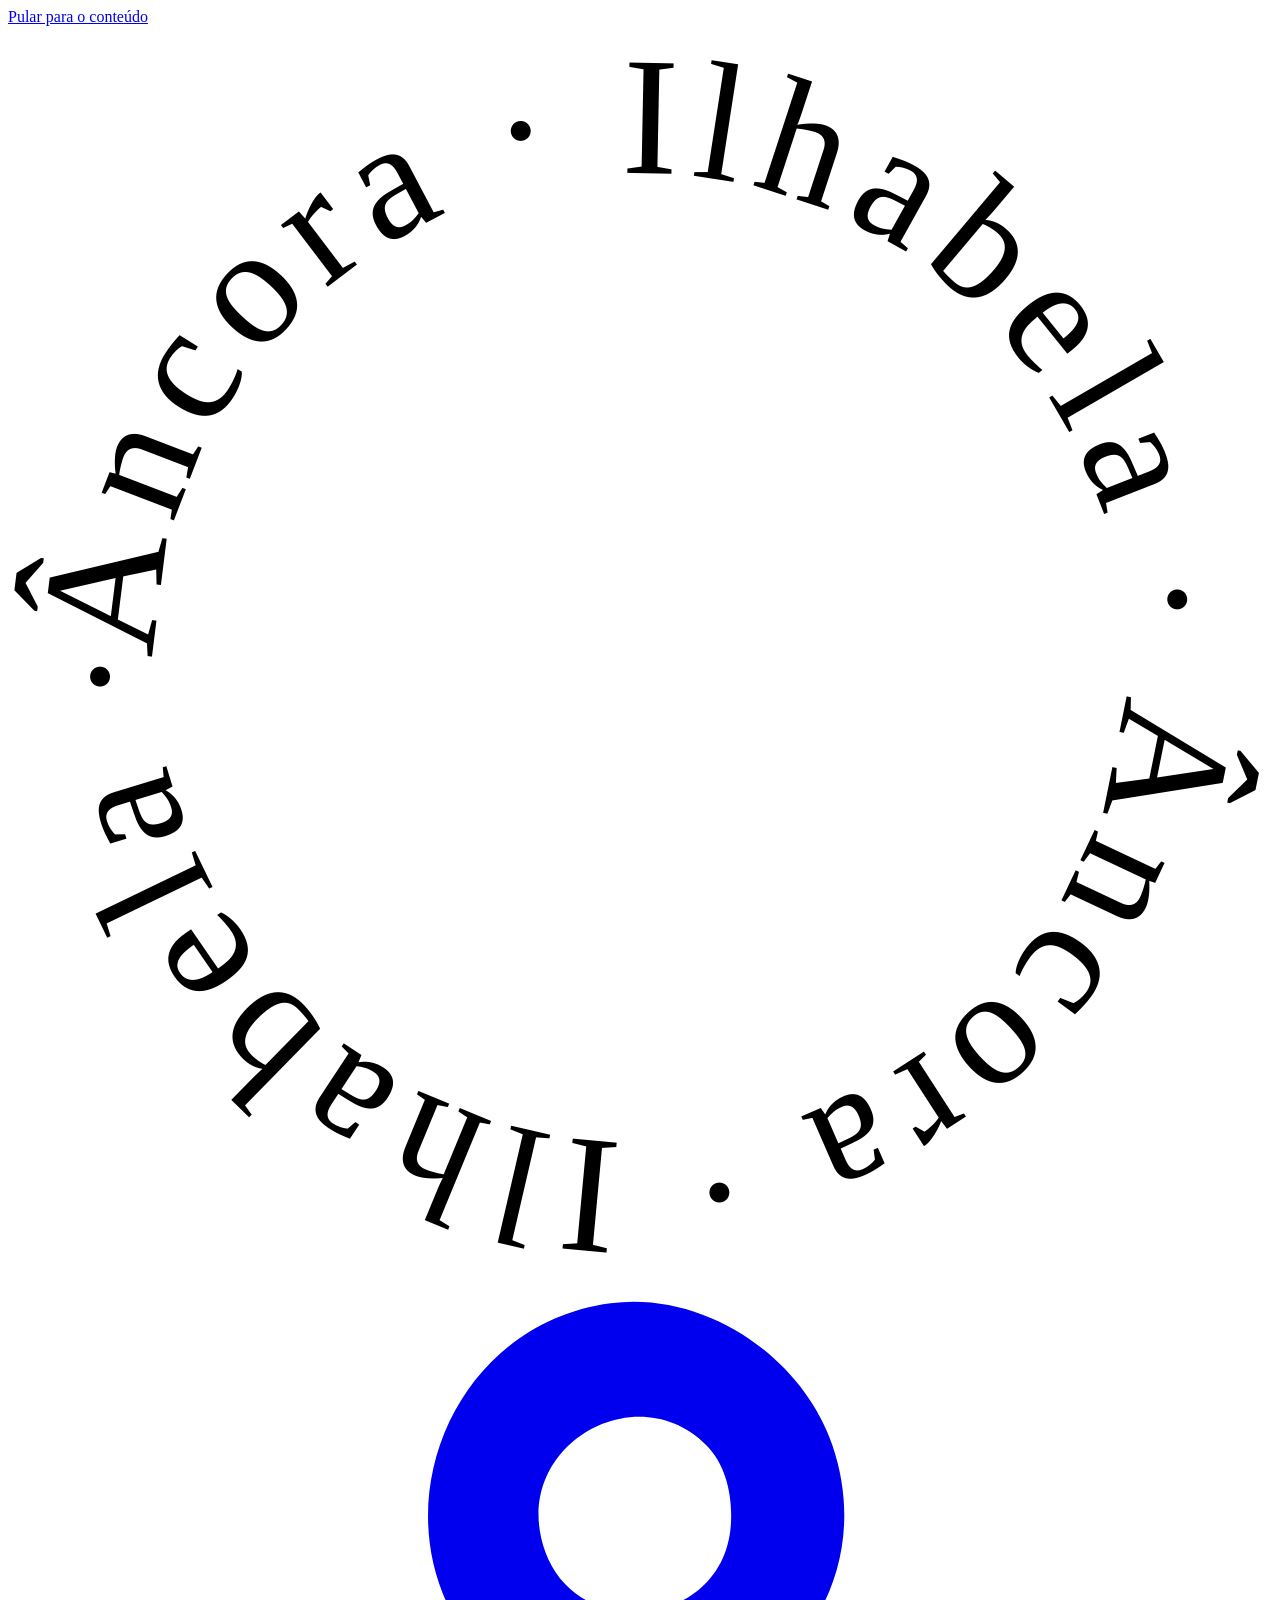
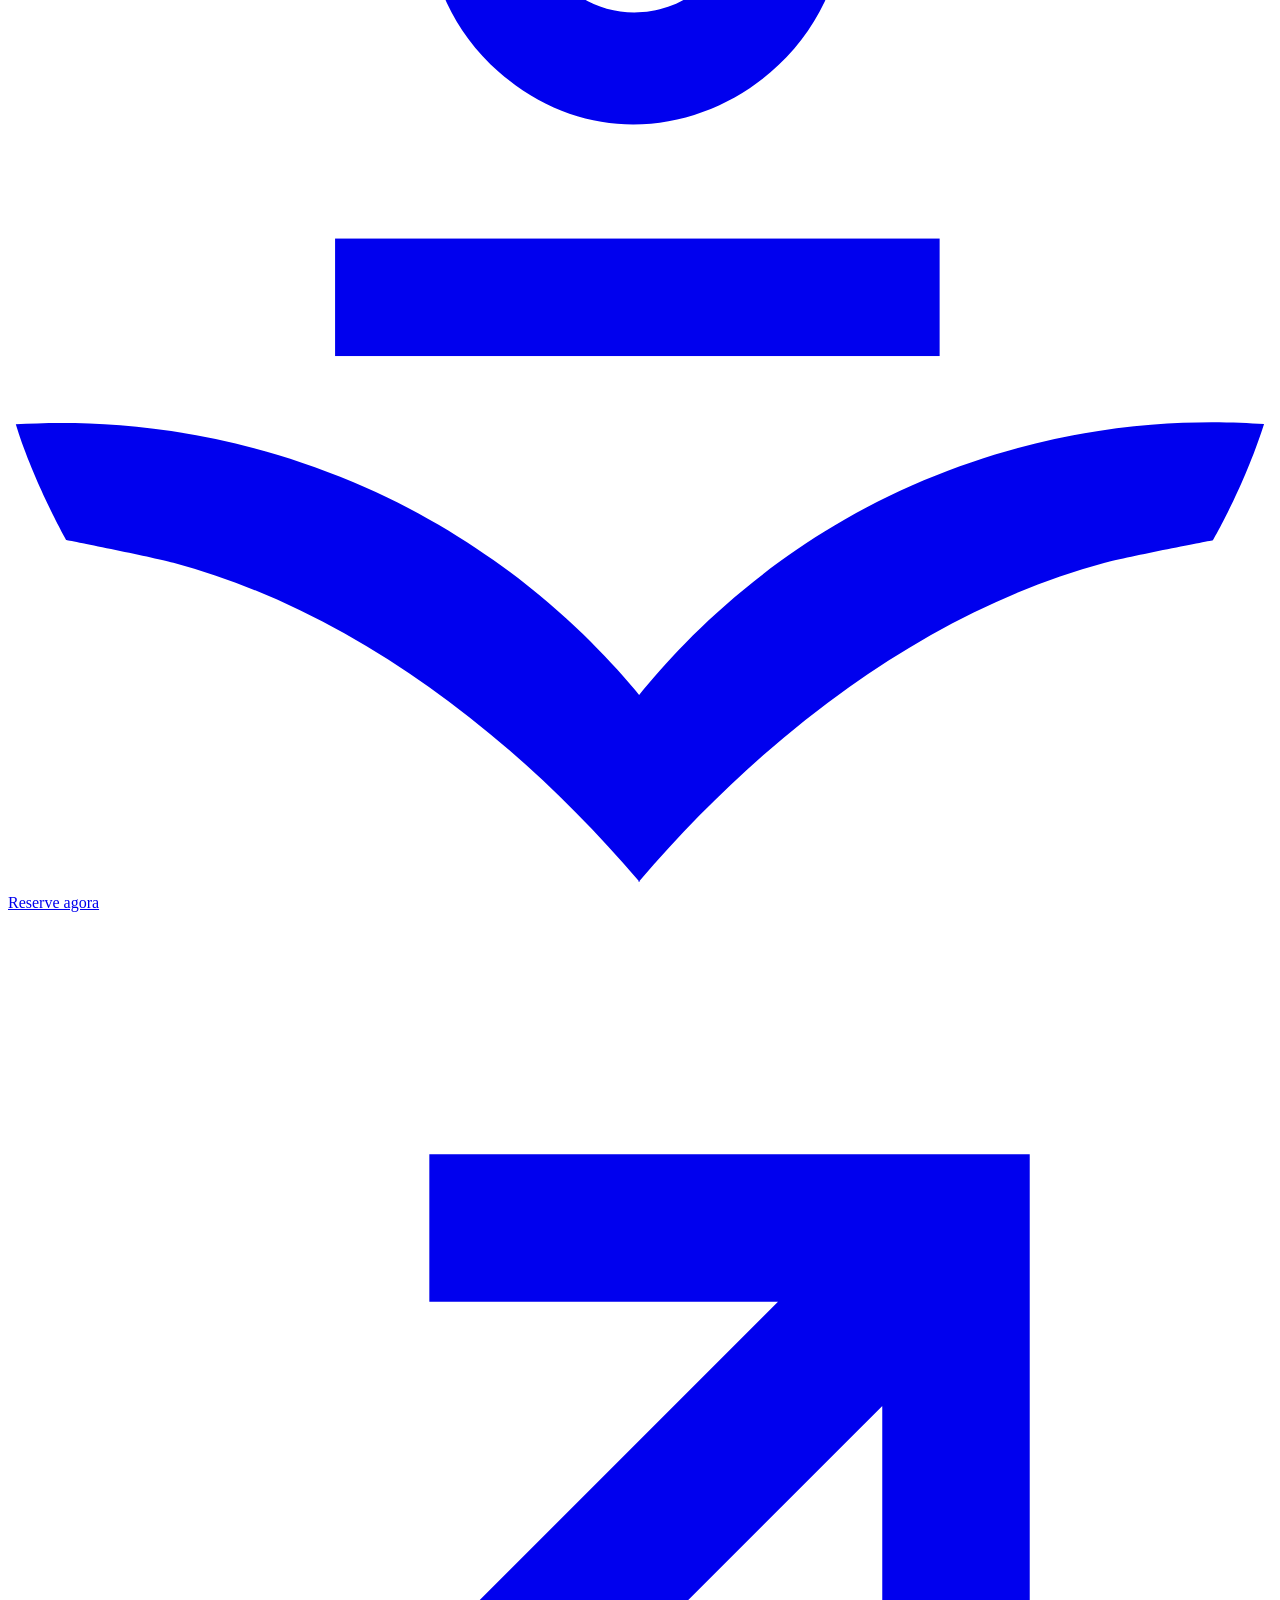
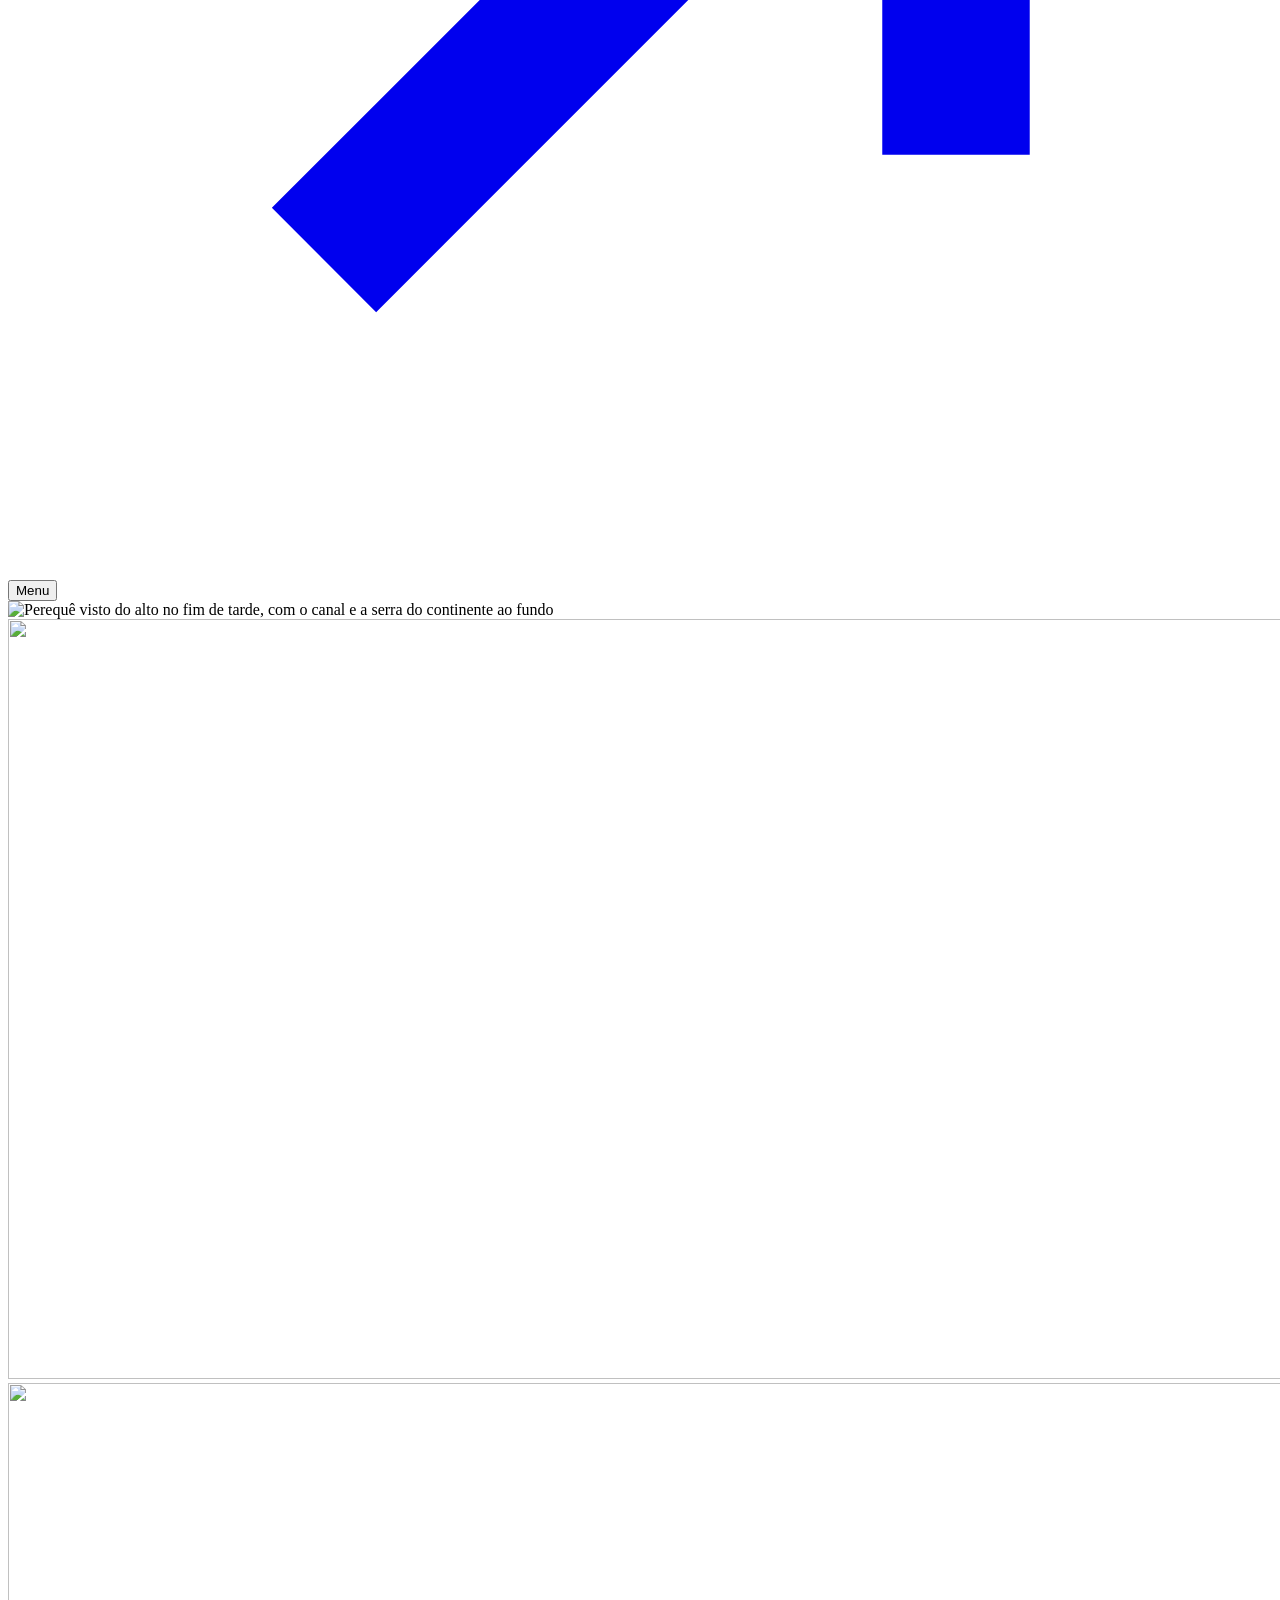
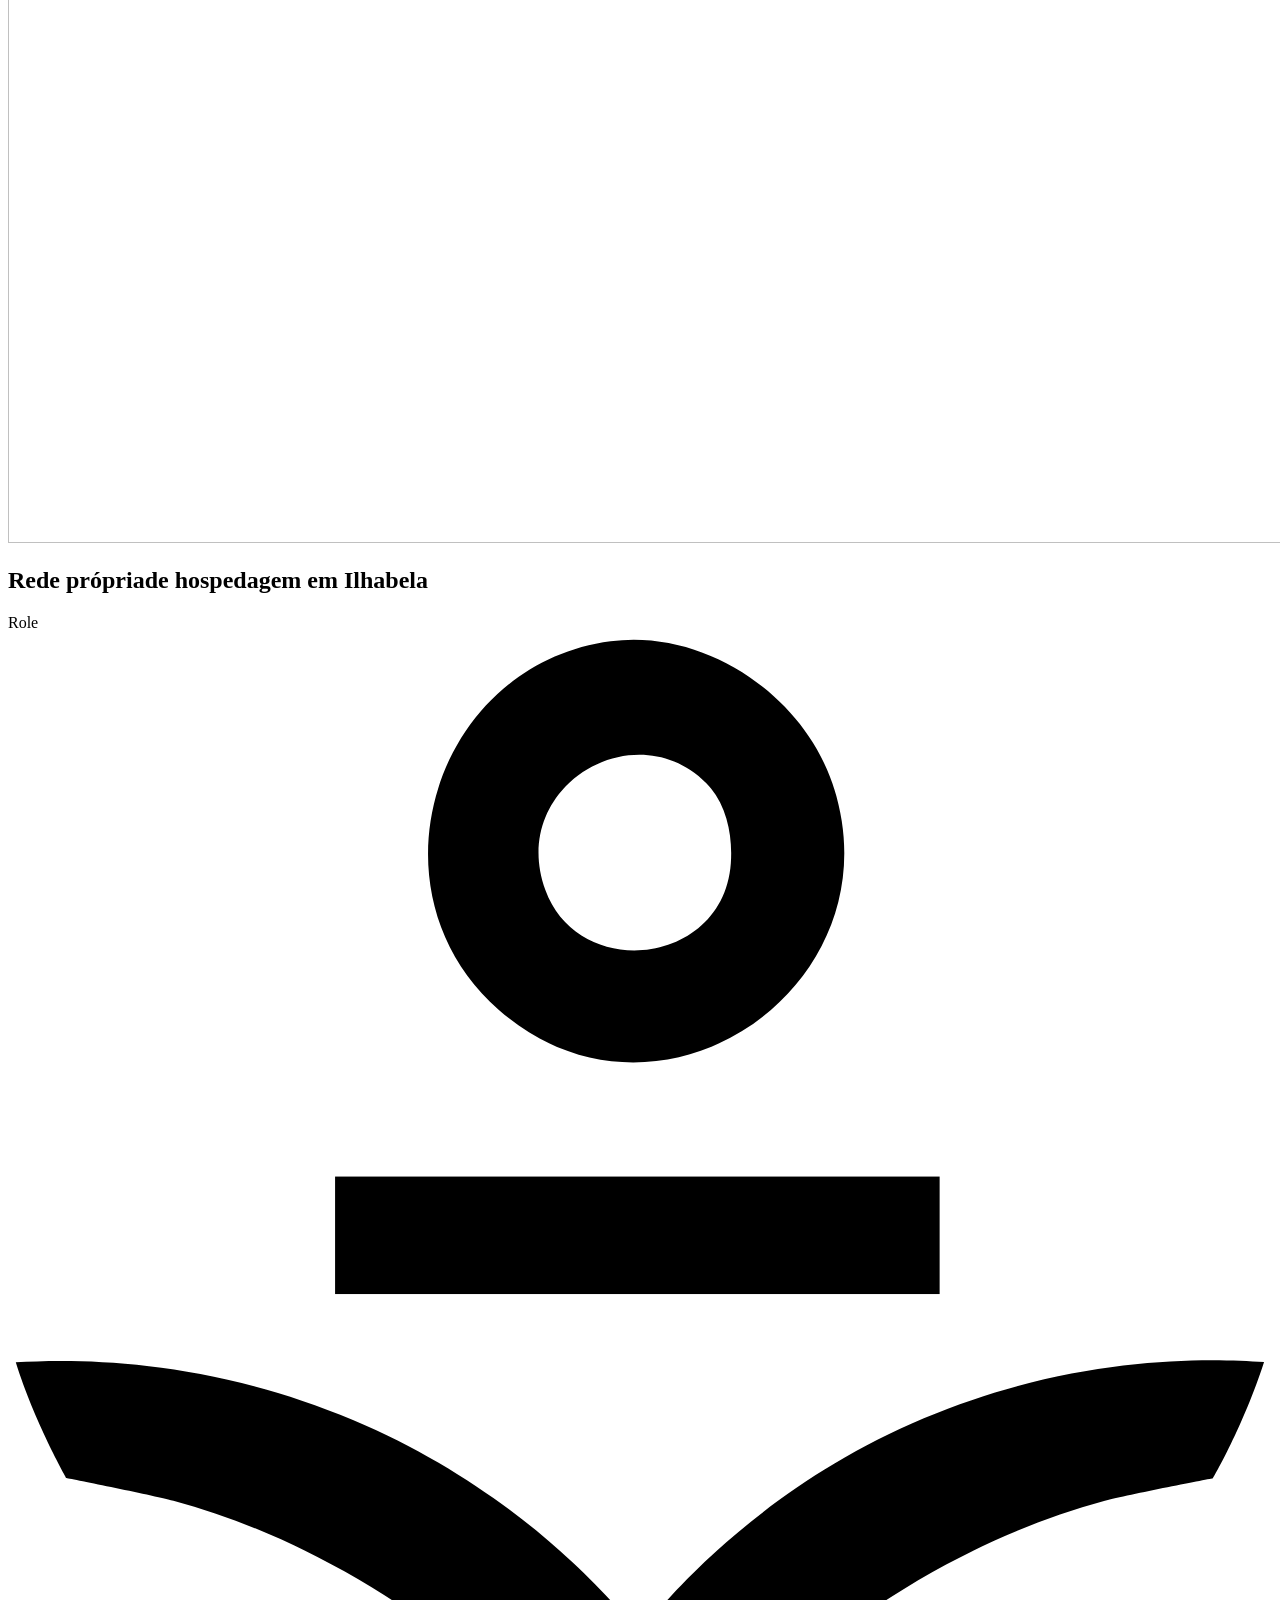
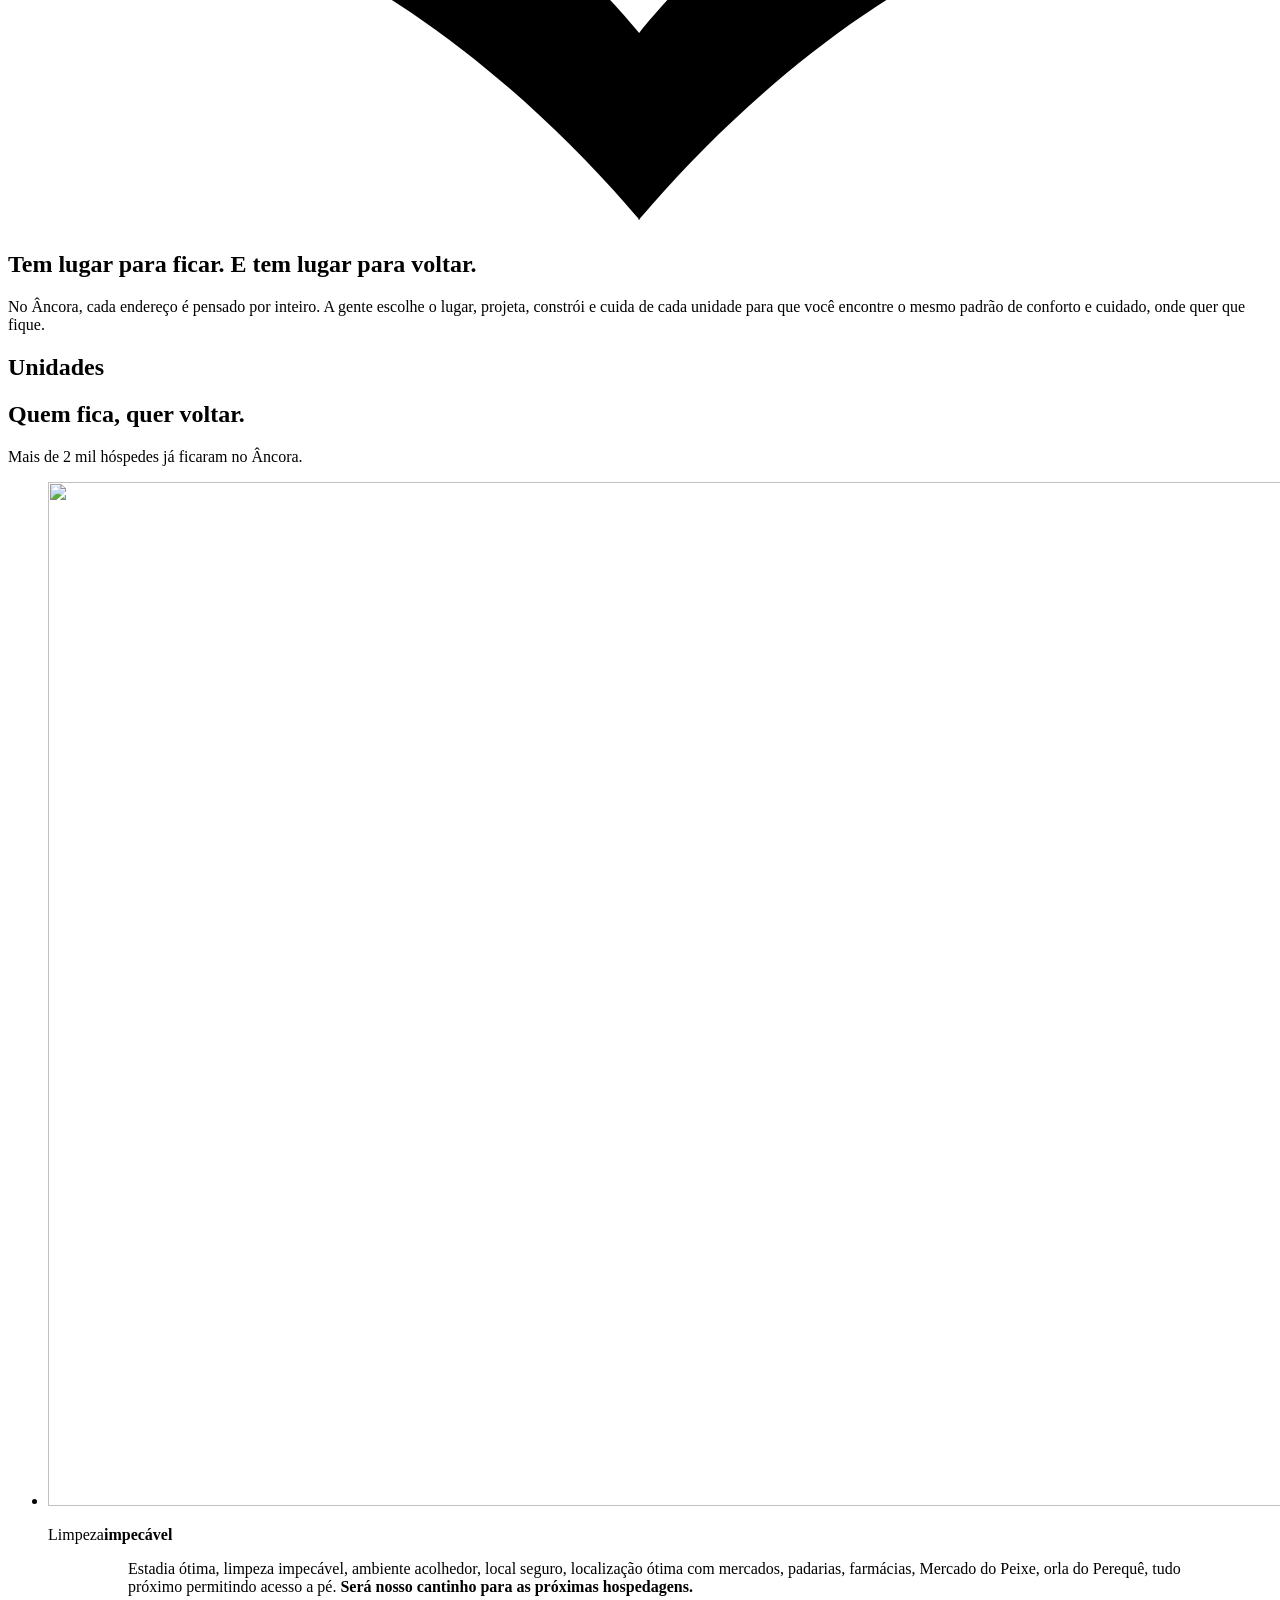
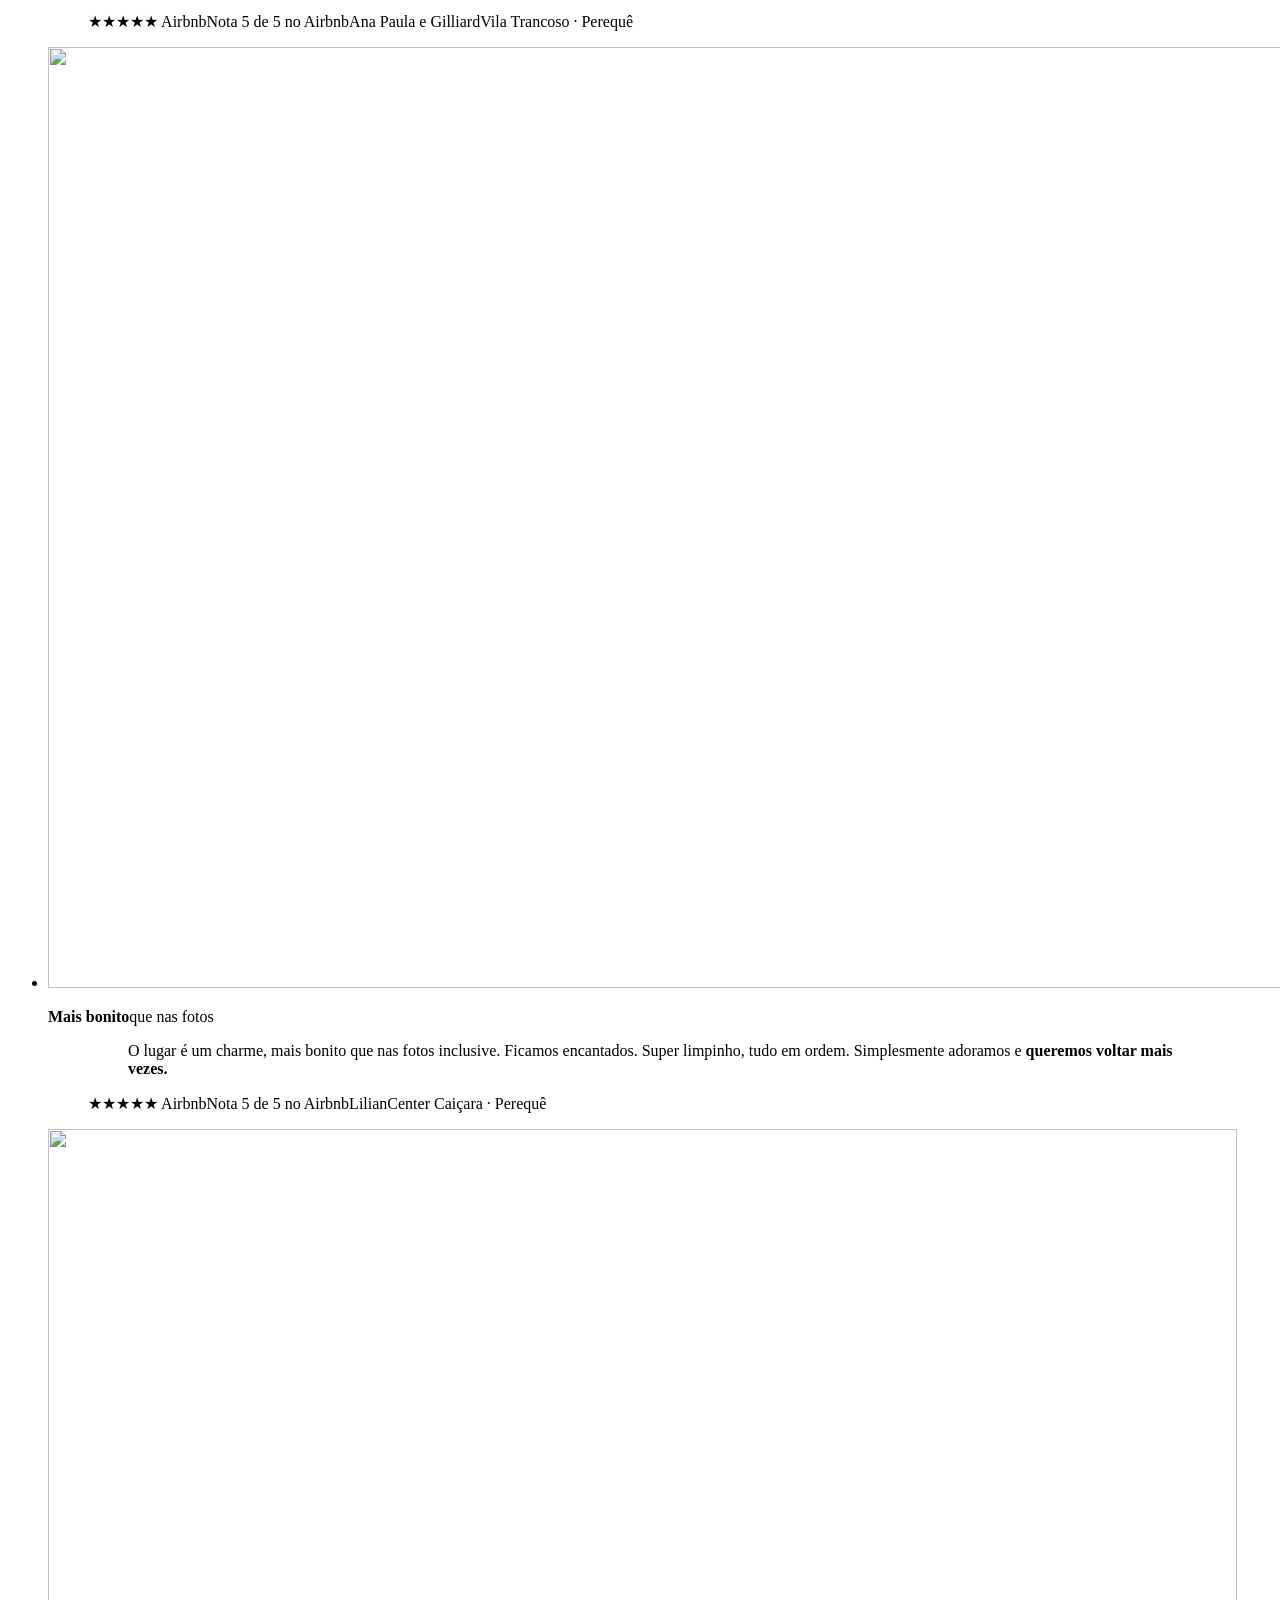
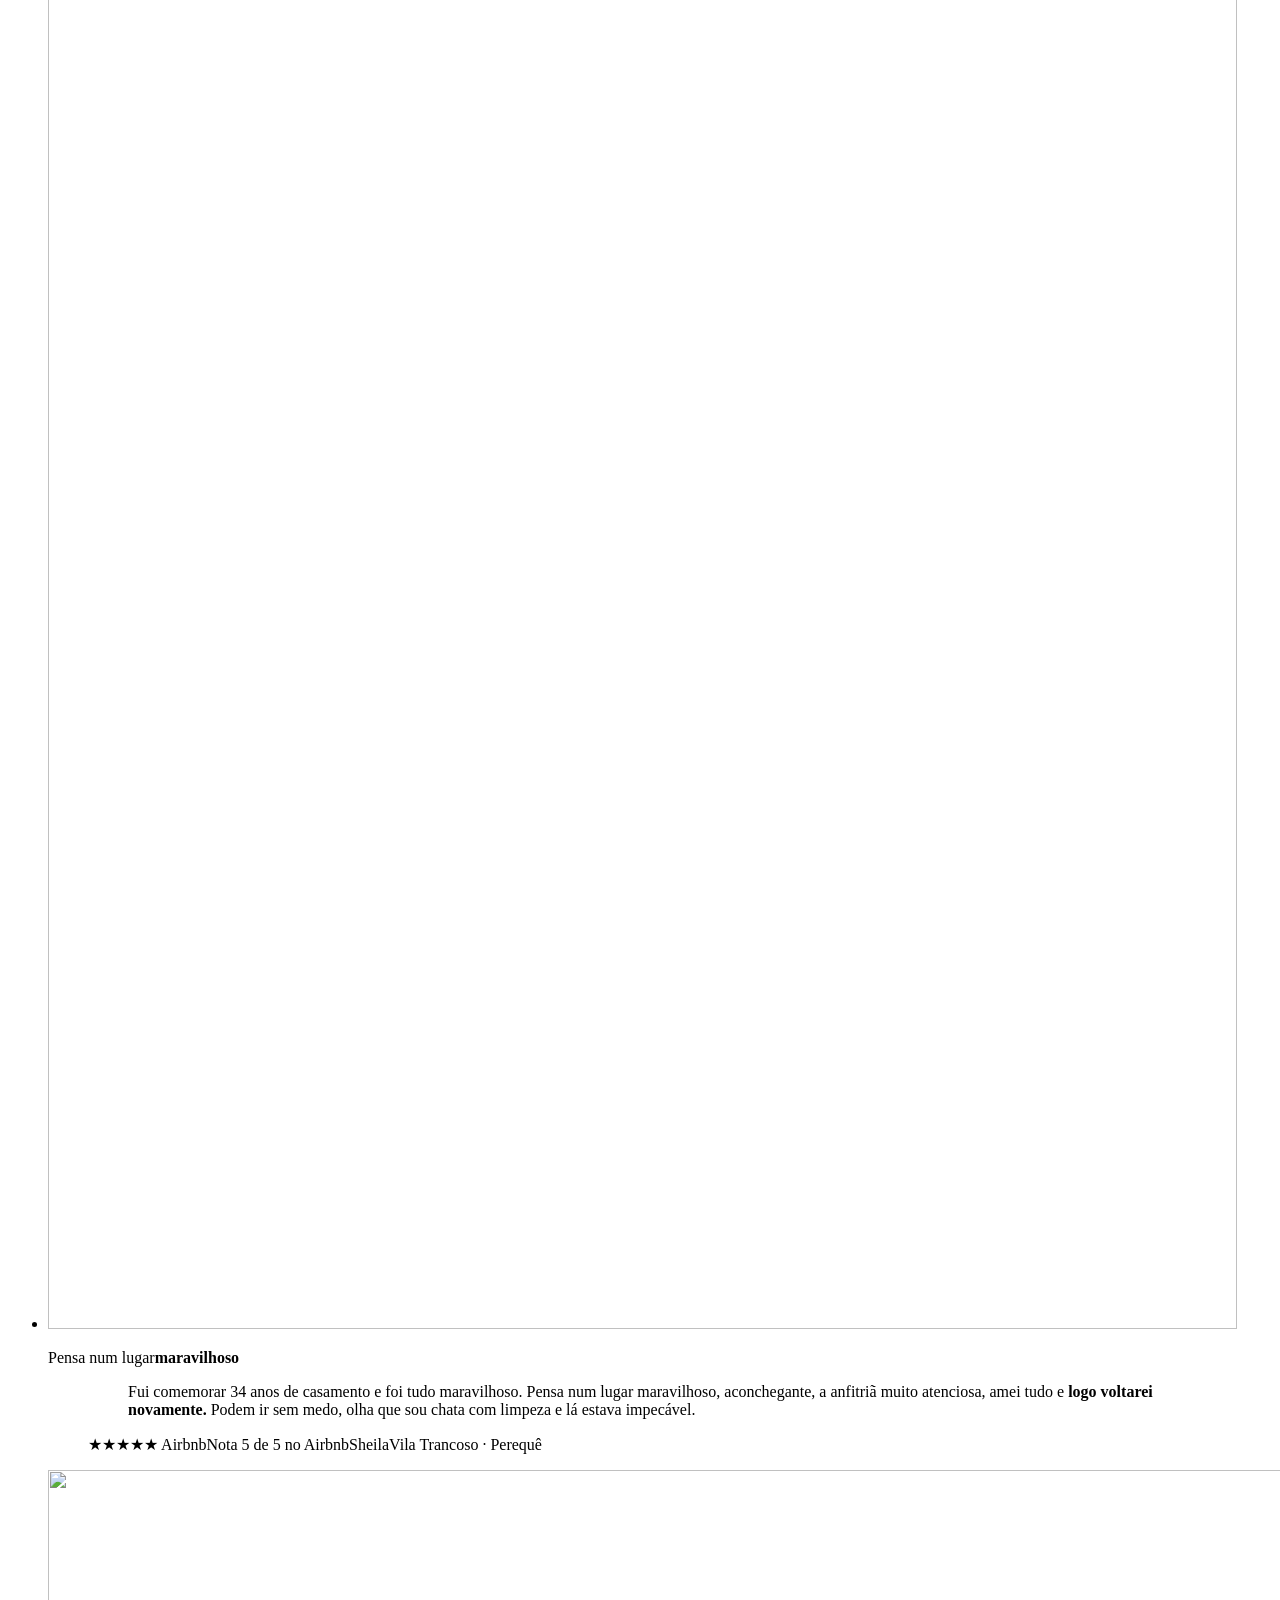
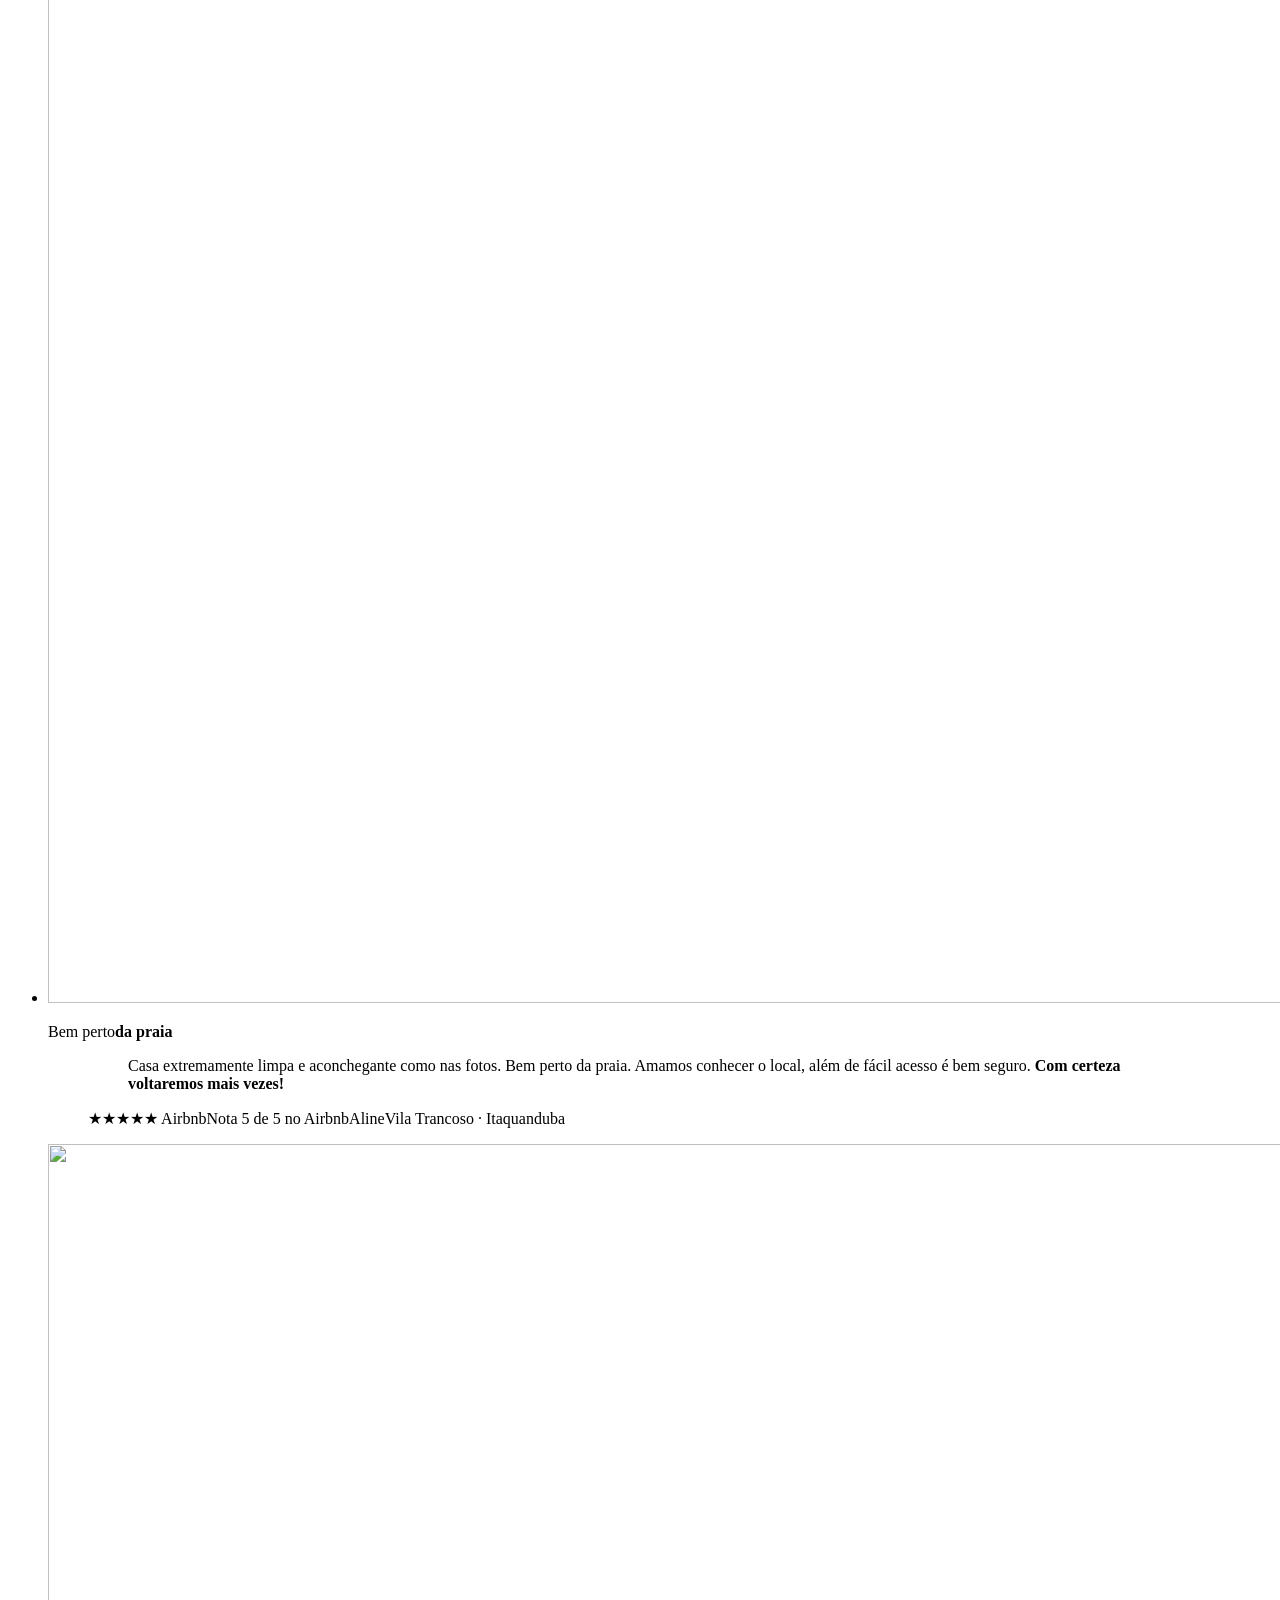
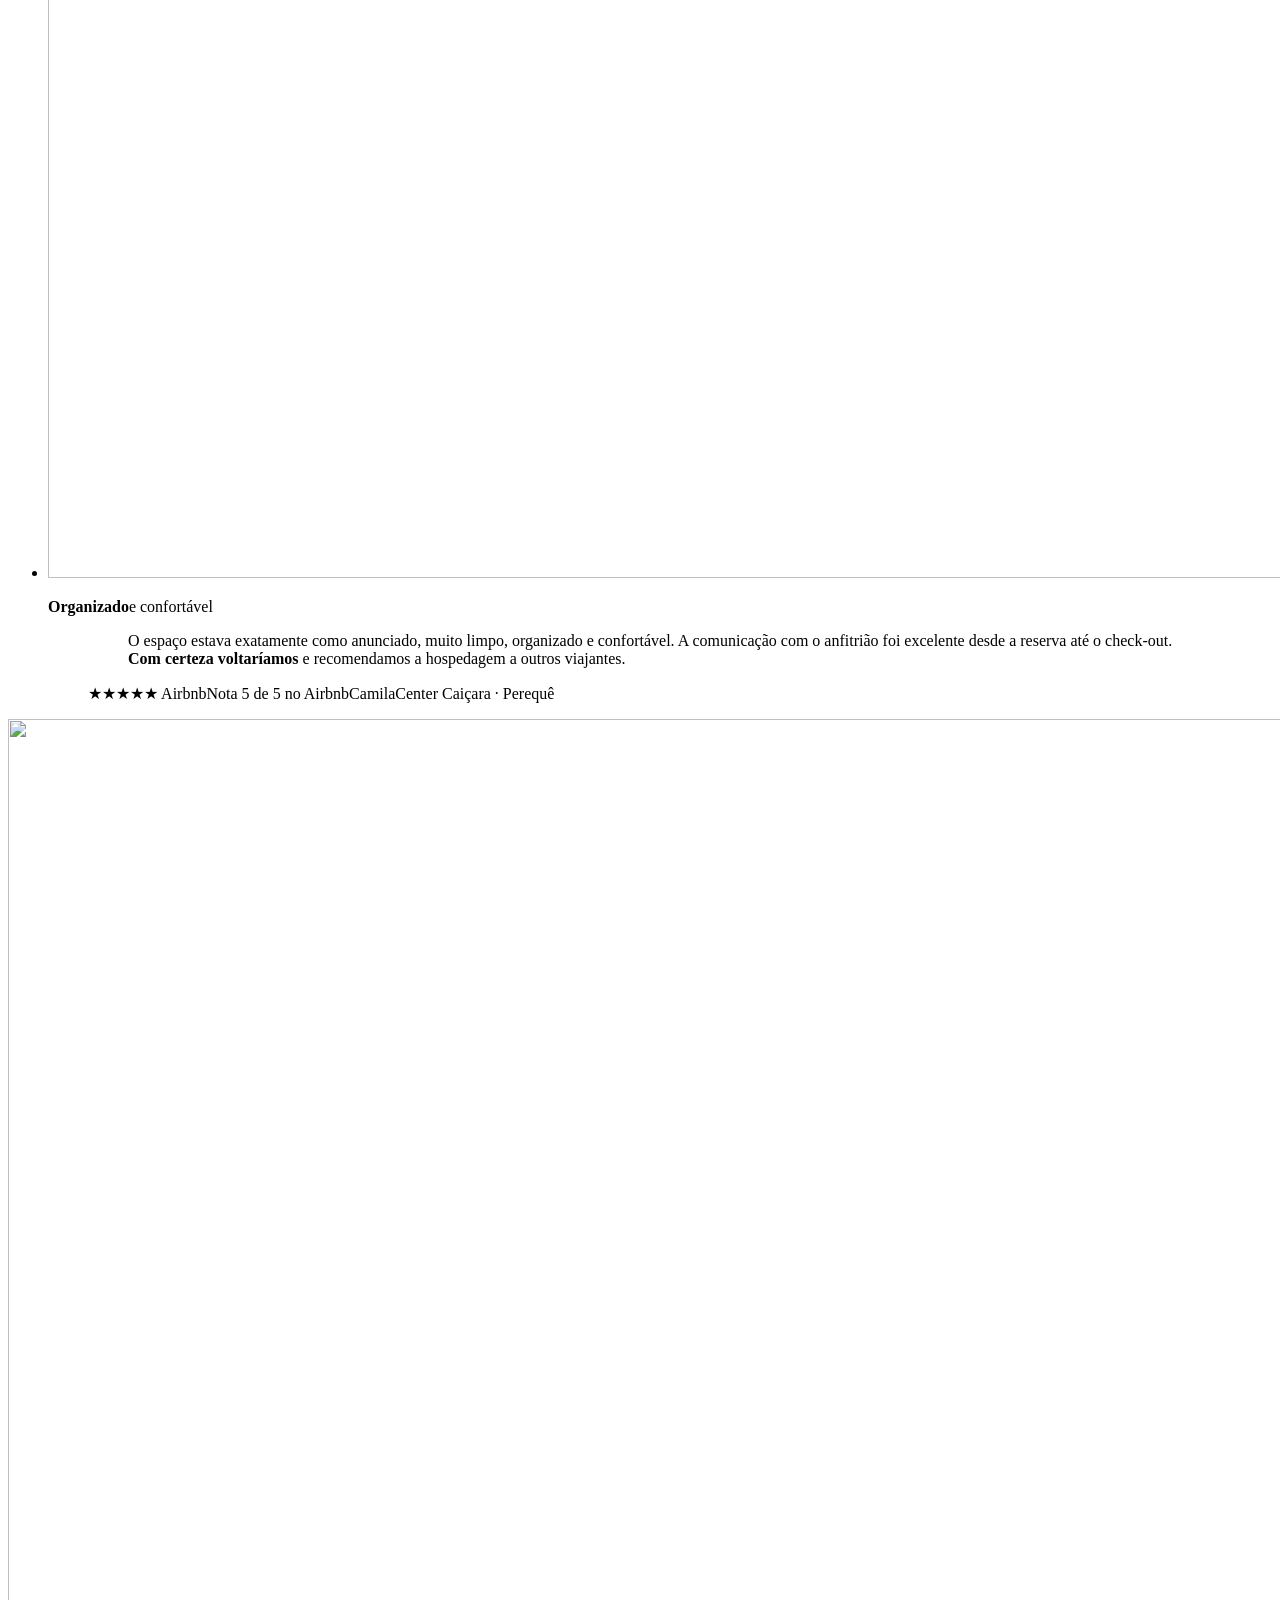
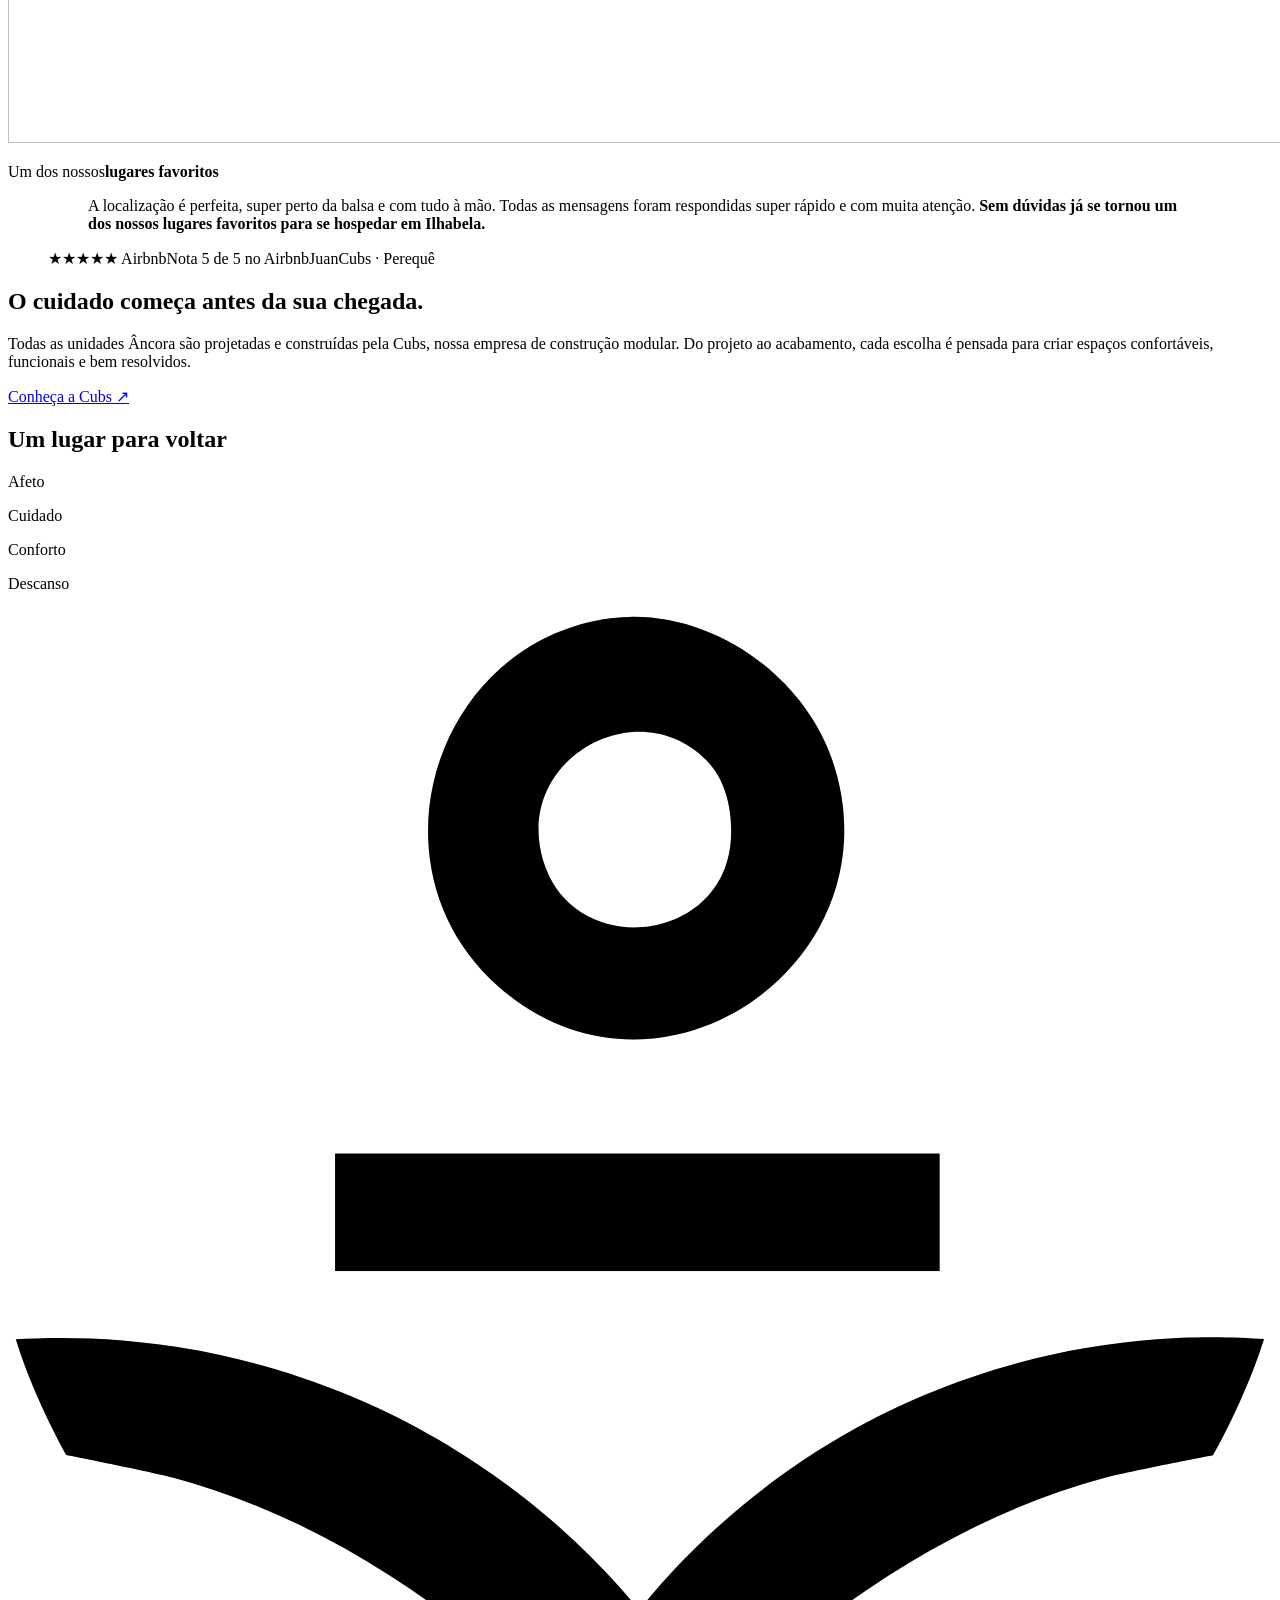
==== index.html @ e56c5f71 "Add files via upload" ====
<!doctype html>
<html lang="pt-BR">
<head>
<meta charset="utf-8">
<meta name="viewport" content="width=device-width, initial-scale=1, viewport-fit=cover">
<meta http-equiv="Content-Security-Policy" content="default-src 'self'; script-src 'self' 'sha256-eX58b3JKflvV362LYOWkPbKlCNKD5uzJ6SWSZYmvGtU='; style-src 'self' 'unsafe-inline'; img-src 'self' data:; font-src 'self'; connect-src 'self'; manifest-src 'self'; object-src 'none'; base-uri 'self'; form-action 'none'; upgrade-insecure-requests">
<meta name="referrer" content="strict-origin-when-cross-origin">
<title>Âncora Ilhabela | Rede própria de hospedagem</title>
<meta name="description" content="Hospedagens próprias em Ilhabela, no Perequê e Itaquanduba. Apartamentos, lofts e estúdio para diferentes formas de viver a ilha. Um lugar para voltar.">
<link rel="canonical" href="https://ancorailhabela.com.br/">
<meta name="robots" content="index, follow, max-image-preview:large">
<meta name="theme-color" content="#4d2012">
<meta name="color-scheme" content="light">
<meta name="format-detection" content="telephone=no">

<!-- compartilhamento (WhatsApp, Instagram, Facebook, LinkedIn, X) -->
<meta property="og:type" content="website">
<meta property="og:locale" content="pt_BR">
<meta property="og:site_name" content="Âncora Ilhabela">
<meta property="og:url" content="https://ancorailhabela.com.br/">
<meta property="og:title" content="Âncora Ilhabela | Rede própria de hospedagem">
<meta property="og:description" content="Hospedagens próprias em Ilhabela, no Perequê e Itaquanduba. Apartamentos, lofts e estúdio para diferentes formas de viver a ilha. Um lugar para voltar.">
<meta property="og:image" content="https://ancorailhabela.com.br/img/og-ancora.jpg">
<meta property="og:image:type" content="image/jpeg">
<meta property="og:image:width" content="1200">
<meta property="og:image:height" content="630">
<meta property="og:image:alt" content="Âncora Ilhabela, rede própria de hospedagem em Ilhabela: o Perequê visto do alto no fim de tarde">
<meta name="twitter:card" content="summary_large_image">
<meta name="twitter:title" content="Âncora Ilhabela | Rede própria de hospedagem">
<meta name="twitter:description" content="Hospedagens próprias em Ilhabela, no Perequê e Itaquanduba. Apartamentos, lofts e estúdio para diferentes formas de viver a ilha. Um lugar para voltar.">
<meta name="twitter:image" content="https://ancorailhabela.com.br/img/og-ancora.jpg">
<meta name="twitter:image:alt" content="Âncora Ilhabela, rede própria de hospedagem em Ilhabela: o Perequê visto do alto no fim de tarde">

<!-- ícones -->
<link rel="icon" href="favicon.ico" sizes="32x32">
<link rel="icon" href="icon.svg" type="image/svg+xml">
<link rel="apple-touch-icon" href="apple-touch-icon.png">
<link rel="manifest" href="manifest.webmanifest">

<!-- as fontes do título da chegada chegam antes; o resto vem do CSS -->
<link rel="preload" href="fonts/anxler-800.woff2" as="font" type="font/woff2" crossorigin>
<link rel="preload" href="fonts/anxler-300.woff2" as="font" type="font/woff2" crossorigin>
<link rel="stylesheet" href="css/ancora.css?v=67">
<script>/* a chegada entra animada: até o script do fim da página rodar, o título fica escondido (no máximo 4 s, se algo falhar).
   A classe com-js diz ao CSS que a página vai ser montada pelo script (a lista das unidades reserva o seu espaço) */
document.documentElement.classList.add('com-js');
try{ if (!matchMedia('(prefers-reduced-motion: reduce)').matches){ var r = document.documentElement; r.classList.add('entrando'); setTimeout(function(){ r.classList.remove('entrando'); }, 4000); } }catch(e){}</script>
<script type="application/ld+json">
{
 "@context": "https://schema.org",
 "@graph": [
  {
   "@type": "Organization",
   "@id": "https://ancorailhabela.com.br/#marca",
   "name": "Âncora Ilhabela",
   "url": "https://ancorailhabela.com.br/",
   "logo": "https://ancorailhabela.com.br/icons/icon-512.png",
   "image": "https://ancorailhabela.com.br/img/og-ancora.jpg",
   "description": "Hospedagens próprias em Ilhabela, no Perequê e Itaquanduba. Apartamentos, lofts e estúdio para diferentes formas de viver a ilha. Um lugar para voltar.",
   "sameAs": [
    "https://www.instagram.com/ancorailhabela/",
    "https://www.airbnb.com.br/users/profile/1470655185362162108"
   ]
  },
  {
   "@type": "WebSite",
   "@id": "https://ancorailhabela.com.br/#site",
   "url": "https://ancorailhabela.com.br/",
   "name": "Âncora Ilhabela",
   "inLanguage": "pt-BR",
   "publisher": {
    "@id": "https://ancorailhabela.com.br/#marca"
   }
  },
  {
   "@type": "LodgingBusiness",
   "@id": "https://ancorailhabela.com.br/#u-1",
   "name": "Vila Trancoso Perequê",
   "description": "Apartamentos no Perequê, em Ilhabela. A poucos passos da praia e do centro do Perequê.",
   "url": "https://ancorailhabela.com.br/#u-1",
   "image": [
    "https://ancorailhabela.com.br/img/u1n-g1.webp",
    "https://ancorailhabela.com.br/img/u1n-g2.webp",
    "https://ancorailhabela.com.br/img/u1n-g3.webp",
    "https://ancorailhabela.com.br/img/u1n-g6.webp",
    "https://ancorailhabela.com.br/img/u1n-g5.webp"
   ],
   "address": {
    "@type": "PostalAddress",
    "streetAddress": "Rua Caranguejo, 137",
    "addressLocality": "Ilhabela",
    "addressRegion": "SP",
    "addressCountry": "BR"
   },
   "geo": {
    "@type": "GeoCoordinates",
    "latitude": -23.81675,
    "longitude": -45.36784
   },
   "parentOrganization": {
    "@id": "https://ancorailhabela.com.br/#marca"
   },
   "sameAs": [
    "https://www.airbnb.com.br/users/profile/1470655185362162108"
   ]
  },
  {
   "@type": "LodgingBusiness",
   "@id": "https://ancorailhabela.com.br/#u-2",
   "name": "Vila Trancoso Itaquanduba",
   "description": "Apartamentos no Itaquanduba, em Ilhabela. Apartamentos com vista para o mar e o Pico do Baepi.",
   "url": "https://ancorailhabela.com.br/#u-2",
   "image": [
    "https://ancorailhabela.com.br/img/u2n-g1.webp",
    "https://ancorailhabela.com.br/img/u2n-g2.webp",
    "https://ancorailhabela.com.br/img/u2n-g3.webp",
    "https://ancorailhabela.com.br/img/u2n-g4.webp",
    "https://ancorailhabela.com.br/img/u2n-g5.webp"
   ],
   "address": {
    "@type": "PostalAddress",
    "streetAddress": "Rua Jacob Eduardo Toedtli, 246",
    "addressLocality": "Ilhabela",
    "addressRegion": "SP",
    "addressCountry": "BR"
   },
   "geo": {
    "@type": "GeoCoordinates",
    "latitude": -23.79848,
    "longitude": -45.36045
   },
   "parentOrganization": {
    "@id": "https://ancorailhabela.com.br/#marca"
   },
   "sameAs": [
    "https://www.airbnb.com.br/users/profile/1470655185362162108"
   ]
  },
  {
   "@type": "LodgingBusiness",
   "@id": "https://ancorailhabela.com.br/#u-3",
   "name": "Cubs Perequê",
   "description": "Estúdio no Perequê, em Ilhabela. Estúdio moderno no coração do Perequê.",
   "url": "https://ancorailhabela.com.br/#u-3",
   "image": [
    "https://ancorailhabela.com.br/img/u3n-g7.webp",
    "https://ancorailhabela.com.br/img/u3-g1.webp",
    "https://ancorailhabela.com.br/img/u3n-g8.webp",
    "https://ancorailhabela.com.br/img/u3n-g6.webp",
    "https://ancorailhabela.com.br/img/u3n-g5.webp"
   ],
   "address": {
    "@type": "PostalAddress",
    "streetAddress": "Avenida Princesa Isabel, 1424",
    "addressLocality": "Ilhabela",
    "addressRegion": "SP",
    "addressCountry": "BR"
   },
   "geo": {
    "@type": "GeoCoordinates",
    "latitude": -23.81577,
    "longitude": -45.3668
   },
   "parentOrganization": {
    "@id": "https://ancorailhabela.com.br/#marca"
   },
   "sameAs": [
    "https://www.airbnb.com.br/users/profile/1470655185362162108"
   ]
  },
  {
   "@type": "LodgingBusiness",
   "@id": "https://ancorailhabela.com.br/#u-4",
   "name": "Dois Coqueiros Perequê",
   "description": "Apartamentos no Perequê, em Ilhabela. Apartamento completo para aproveitar Ilhabela com mais espaço.",
   "url": "https://ancorailhabela.com.br/#u-4",
   "image": [
    "https://ancorailhabela.com.br/img/u4n-g1.webp",
    "https://ancorailhabela.com.br/img/u4n-g2.webp",
    "https://ancorailhabela.com.br/img/u4n-g6.webp",
    "https://ancorailhabela.com.br/img/u4n-g4.webp",
    "https://ancorailhabela.com.br/img/u4n-g5.webp"
   ],
   "address": {
    "@type": "PostalAddress",
    "streetAddress": "Rua Dois Coqueiros, 45",
    "addressLocality": "Ilhabela",
    "addressRegion": "SP",
    "addressCountry": "BR"
   },
   "geo": {
    "@type": "GeoCoordinates",
    "latitude": -23.81645,
    "longitude": -45.36717
   },
   "parentOrganization": {
    "@id": "https://ancorailhabela.com.br/#marca"
   },
   "sameAs": [
    "https://www.airbnb.com.br/users/profile/1470655185362162108"
   ]
  },
  {
   "@type": "LodgingBusiness",
   "@id": "https://ancorailhabela.com.br/#u-5",
   "name": "Center Caiçara Perequê",
   "description": "Lofts no Perequê, em Ilhabela. Tudo o que você precisa para ficar mais tempo na ilha.",
   "url": "https://ancorailhabela.com.br/#u-5",
   "image": [
    "https://ancorailhabela.com.br/img/u5n-g1.webp",
    "https://ancorailhabela.com.br/img/u5n-g2.webp",
    "https://ancorailhabela.com.br/img/u5n-g3.webp",
    "https://ancorailhabela.com.br/img/u5n-g4.webp",
    "https://ancorailhabela.com.br/img/u5n-g5.webp"
   ],
   "address": {
    "@type": "PostalAddress",
    "streetAddress": "Rua José Dias Barbosa, 83",
    "addressLocality": "Ilhabela",
    "addressRegion": "SP",
    "addressCountry": "BR"
   },
   "geo": {
    "@type": "GeoCoordinates",
    "latitude": -23.81422,
    "longitude": -45.36655
   },
   "parentOrganization": {
    "@id": "https://ancorailhabela.com.br/#marca"
   },
   "sameAs": [
    "https://www.airbnb.com.br/users/profile/1470655185362162108"
   ]
  }
 ]
}
</script>
</head>
<body>
<a class="pular" href="#marca">Pular para o conteúdo</a>

<header class="topo" id="topo">
  <!-- o selo: o símbolo dentro de um anel com o nome, sempre presente; o anel gira devagar e acelera com a rolagem -->
  <a class="selo" id="selo" href="#inicio" data-alvo="#inicio" aria-label="Âncora Ilhabela, voltar ao início">
    <svg viewBox="0 0 120 120" aria-hidden="true">
      <defs><path id="seloAnel" d="M60,60 m-46,0 a46,46 0 1,1 92,0 a46,46 0 1,1 -92,0"/></defs>
      <g class="selo-anel"><text textLength="289" lengthAdjust="spacing"><textPath href="#seloAnel">Âncora · Ilhabela · Âncora · Ilhabela ·</textPath></text></g>
    </svg>
    <span class="selo-simb" data-svg="simbolo"><svg xmlns="http://www.w3.org/2000/svg" viewBox="-7398.7 2556.0 324.7 307.2" fill="currentColor" aria-hidden="true"><path d="M-7236.57,2813.11c-11-13.28-34.71-38.31-73.52-54.69-36.9-15.58-69.54-15.85-86.61-14.8,4.63,15,12.96,29.69,12.96,29.69,0,0,21.6,4.26,27.53,5.86,46.89,12.59,88.42,45.34,119.49,81.7v.32c.05-.05.1-.1.15-.16.04.05.09.1.14.16v-.32c31.08-36.36,72.61-69.11,119.5-81.7,5.92-1.59,27.8-5.79,27.8-5.79,0,0,7.85-13.49,13.09-29.83-16.75-1.22-50.12-1.32-87.4,14.45-39,16.5-62.51,41.97-73.13,55.11Z"></path><path d="M-7243.91,2558.39c24.21-3.2,49.32,13.79,57.02,36.57,17.41,51.53-44.38,94.4-85.71,58.13-34.87-30.61-16.53-88.73,28.69-94.7ZM-7219.37,2594.78c-18.32-18.35-50.98.87-41.29,27.51,8.57,23.58,45.78,19.46,47.64-6.89.51-7.23-1.06-15.32-6.35-20.62Z"></path><rect x="-7314.68" y="2695.89" width="155.3" height="30.18"></rect></svg></span>
  </a>
  <div class="topo-acoes">
    <a class="btn-reserva" data-reserva href="https://www.airbnb.com.br/users/profile/1470655185362162108" target="_blank" rel="noopener">Reserve agora <svg viewBox="0 0 12 12" fill="none" stroke="currentColor" stroke-width="1.4" aria-hidden="true"><path d="M3 9 9 3M4 3h5v5"/></svg></a>
    <button class="btn-menu" id="abreMenu" aria-expanded="false" aria-controls="menu"><i></i>Menu</button>
  </div>
</header>

<main id="conteudo">
  <!-- Chegada -->
  <div class="pin-inicio" id="pinInicio">
  <section class="heroi" id="inicio" aria-label="Ilhabela">
    <div class="cena" id="cena">
      <div class="ceu"></div>
      <div class="ilha"><picture><source media="(max-aspect-ratio: 3/4)" srcset="img/hero-ilha-2-retrato.webp" width="810" height="1080"><img src="img/hero-ilha-2.webp" width="1920" height="1080" fetchpriority="high" alt="Perequê visto do alto no fim de tarde, com o canal e a serra do continente ao fundo"></picture></div>
    </div>
    <div class="veu" aria-hidden="true"></div>
    <div class="banco esq" aria-hidden="true"><img src="img/banco-esq.webp" width="1700" height="760" fetchpriority="low" alt=""></div>
    <div class="banco dir" aria-hidden="true"><img src="img/banco-dir.webp" width="1700" height="760" fetchpriority="low" alt=""></div>
    <div class="heroi-txt" id="heroiTxt">
      <h1 id="titulo" tabindex="-1"><span class="forte">Rede própria</span><span class="leve">de hospedagem em Ilhabela</span></h1>
    </div>
    <div class="role" aria-hidden="true"><span>Role</span><i></i></div>
    <div class="arco" aria-hidden="true">
      <span class="simb" data-svg="simbolo"><svg xmlns="http://www.w3.org/2000/svg" viewBox="-7398.7 2556.0 324.7 307.2" fill="currentColor" aria-hidden="true"><path d="M-7236.57,2813.11c-11-13.28-34.71-38.31-73.52-54.69-36.9-15.58-69.54-15.85-86.61-14.8,4.63,15,12.96,29.69,12.96,29.69,0,0,21.6,4.26,27.53,5.86,46.89,12.59,88.42,45.34,119.49,81.7v.32c.05-.05.1-.1.15-.16.04.05.09.1.14.16v-.32c31.08-36.36,72.61-69.11,119.5-81.7,5.92-1.59,27.8-5.79,27.8-5.79,0,0,7.85-13.49,13.09-29.83-16.75-1.22-50.12-1.32-87.4,14.45-39,16.5-62.51,41.97-73.13,55.11Z"></path><path d="M-7243.91,2558.39c24.21-3.2,49.32,13.79,57.02,36.57,17.41,51.53-44.38,94.4-85.71,58.13-34.87-30.61-16.53-88.73,28.69-94.7ZM-7219.37,2594.78c-18.32-18.35-50.98.87-41.29,27.51,8.57,23.58,45.78,19.46,47.64-6.89.51-7.23-1.06-15.32-6.35-20.62Z"></path><rect x="-7314.68" y="2695.89" width="155.3" height="30.18"></rect></svg></span>
    </div>
  </section>
  </div>

  <!-- A marca -->
  <section class="sobre" id="marca" aria-labelledby="t-marca">
    <h2 class="declaracao" id="t-marca" tabindex="-1">Tem lugar para ficar. <b>E&nbsp;tem lugar para&nbsp;voltar.</b></h2>
    <p class="sobre-txt">No Âncora, cada endereço é pensado por inteiro. A gente escolhe o lugar, projeta, constrói e cuida de cada unidade para que você encontre o mesmo padrão de conforto e cuidado, onde quer que fique.</p>
    <div class="sobre-nevoa" aria-hidden="true"></div>
  </section>

  <!-- Unidades: logo depois da frase da marca. No computador, uma de cada vez em tela cheia, trocando com a rolagem; no celular,
       uma abaixo da outra -->
  <section class="unidades" id="unidades" aria-labelledby="t-unidades">
    <h2 class="sr" id="t-unidades" tabindex="-1">Unidades</h2>
    <div class="caps" id="caps">
      <div id="listaUnidades"></div>
      <noscript>
        <ul class="sem-js">
          <li><h3>Vila Trancoso <span>Perequê</span></h3><p>A poucos passos da praia e do centro do Perequê.</p><p>Apartamentos · Rua Caranguejo, 137, Ilhabela · praia a 5 min a pé, mercado a 6 min a pé, balsa a 2 min de carro</p></li>
          <li><h3>Vila Trancoso <span>Itaquanduba</span></h3><p>Apartamentos com vista para o mar e o Pico do Baepi.</p><p>Apartamentos · Rua Jacob Eduardo Toedtli, 246, Ilhabela · praia a 8 min a pé, mercado a 8 min a pé, balsa a 6 min de carro</p></li>
          <li><h3>Cubs <span>Perequê</span></h3><p>Estúdio moderno no coração do Perequê.</p><p>Estúdio · Avenida Princesa Isabel, 1424, Ilhabela · praia a 7 min a pé, mercado a 3 min a pé, balsa a 4 min de carro</p></li>
          <li><h3>Dois Coqueiros <span>Perequê</span></h3><p>Apartamento completo para aproveitar Ilhabela com mais espaço.</p><p>Apartamentos · Rua Dois Coqueiros, 45, Ilhabela · praia a 5 min a pé, mercado a 5 min a pé, balsa a 4 min de carro</p></li>
          <li><h3>Center Caiçara <span>Perequê</span></h3><p>Tudo o que você precisa para ficar mais tempo na ilha.</p><p>Lofts · Rua José Dias Barbosa, 83, Ilhabela · praia a 5 min a pé, mercado a 2 min a pé, balsa a 4 min de carro</p></li>
        </ul>
        <p class="sem-js-reserva"><a class="btn-reserva" href="https://www.airbnb.com.br/users/profile/1470655185362162108" target="_blank" rel="noopener">Reserve agora no Airbnb</a></p>
      </noscript>
      <nav class="indice" aria-label="Unidades">
        <ol id="indice"></ol>
        <div class="trilho" aria-hidden="true"><b id="indiceBarra"></b></div>
      </nav>
    </div>
  </section>

  <!-- o desenho do entorno das unidades (OpenStreetMap: a costa, o mar, as praias e as ruas, em metros), copiado para o mapa de
       cada unidade quando ele abre -->
  <template id="mapaBase"><svg xmlns="http://www.w3.org/2000/svg"><g class="mb"><path class="mb-mar" d="M1086 -3885L1073 -3895L1062 -3895L1055 -3890L1051 -3876L1013 -3854L1012 -3857L1000 -3853L1004 -3843L937 -3809L893 -3776L813 -3639L788 -3588L787 -3580L796 -3569L792 -3557L788 -3556L798 -3498L793 -3497L803 -3466L809 -3468L818 -3424L832 -3379L829 -3358L846 -3290L870 -3170L885 -3107L887 -3046L900 -3000L904 -2951L902 -2875L899 -2850L872 -2764L854 -2744L813 -2716L788 -2701L741 -2682L695 -2669L560 -2641L520 -2629L406 -2587L382 -2566L370 -2538L363 -2506L364 -2476L372 -2404L372 -2370L325 -2084L316 -2045L301 -1996L238 -1889L228 -1864L215 -1843L212 -1834L209 -1798L175 -1620L158 -1587L131 -1545L125 -1523L122 -1482L114 -1424L116 -1402L140 -1313L151 -1238L166 -1206L200 -1094L207 -1064L209 -1039L201 -1015L182 -982L171 -950L171 -935L197 -785L203 -742L203 -723L196 -699L163 -654L158 -643L156 -569L153 -553L139 -531L137 -519L135 -477L145 -416L147 -389L144 -219L136 -151L112 -95L106 -55L81 45L30 131L14 141L-3 145L-8 152L-25 150L-31 153L-48 199L-69 243L-83 258L-92 265L-102 267L-112 265L-139 250L-150 246L-156 248L-171 288L-186 320L-278 481L-287 493L-296 500L-318 499L-329 502L-333 506L-343 546L-362 569L-378 610L-390 620L-395 621L-414 670L-423 679L-442 710L-447 713L-455 714L-460 720L-460 725L-449 735L-448 742L-465 785L-461 816L-466 828L-485 852L-494 873L-507 884L-545 934L-576 983L-581 994L-582 1002L-579 1013L-567 1023L-583 1041L-621 1012L-628 1016L-632 1014L-651 1022L-708 1050L-756 1067L-805 1081L-849 1089L-879 1091L-892 1084L-901 1067L-913 1057L-921 1044L-926 1005L-939 988L-937 971L-927 932L-932 931L-931 925L-952 924L-954 941L-972 946L-991 957L-1065 1023L-1096 1059L-1106 1067L-1149 1086L-1171 1103L-1195 1135L-1208 1147L-1238 1165L-1247 1175L-1264 1209L-1275 1244L-1311 1298L-1382 1368L-1392 1377L-1429 1397L-1477 1438L-1533 1472L-1578 1508L-1592 1522L-1656 1612L-1669 1636L-1699 1661L-1727 1692L-1769 1730L-1782 1746L-1830 1829L-1848 1851L-1889 1885L-1918 1932L-1937 1955L-1992 2024L-2036 2069L-2082 2094L-2128 2101L-2147 2109L-2200 2141L-2261 2164L-2277 2172L-2309 2200L-2325 2206L-2369 2203L-2383 2207L-2396 2219L-2415 2256L-2432 2277L-2479 2300L-2494 2313L-2513 2341L-2553 2370L-2586 2384L-2601 2393L-2634 2433L-2666 2460L-2718 2498L-2766 2541L-2782 2558L-2826 2653L-2851 2690L-2871 2716L-2916 2761L-2977 2858L-3035 2923L-3076 2965L-3110 3019L-3149 3066L-3156 3079L-3172 3128L-3183 3137L-3221 3149L-3261 3180L-3274 3185L-3307 3190L-3329 3198L-3341 3211L-3350 3235L-3365 3259L-3379 3271L-3408 3291L-3436 3343L-3489 3401L-3532 3475L-3572 3527L-3606 3566L-3639 3590L-3682 3610L-3701 3624L-3737 3657L-3781 3690L-3819 3729L-3830 3734L-3876 3743L-3893 3748L-3921 3778L-3944 3792L-3994 3808L-4011 3810L-4023 3808L-4050 3787L-4063 3772L-4085 3752L-4097 3737L-4111 3707L-4116 3703L-4124 3701L-4133 3703L-4140 3708L-4169 3746L-4187 3760L-4214 3774L-4220 3782L-4224 3808L-4267 3898L-4302 3957L-4321 3977L-4338 3990L-4353 3996L-4378 4001L-4415 3999L-4457 3984L-4474 3985L-4487 3990L-4503 3997L-4512 4009L-4525 4055L-4534 4069L-4550 4082L-4601 4137L-4642 4168L-4665 4182L-4699 4193L-4713 4191L-4736 4175L-4742 4174L-4750 4178L-4759 4188L-4761 4197L-4757 4218L-4754 4224L-4749 4229L-4743 4229L-4713 4222L-4698 4224L-4688 4232L-4683 4243L-4678 4259L-4677 4271L-4685 4295L-4716 4339L-4729 4369L-4766 4421L-4764 4429L-4758 4438L-4757 4446L-4766 4465L-4829 4535L-4848 4567L-4847 4576L-4842 4586L-4832 4599L-4803 4618L-4797 4625L-4785 4673L-4788 4699L-4796 4718L-4815 4746L-4822 4761L-4819 4784L-4810 4806L-4808 4830L-4812 4870L-4827 4922L-4847 4969L-4864 4982L-4894 4988L-4908 4996L-4933 5017L-4944 5031L-4952 5046L-4961 5071L-9000 5071L-9000 -3885Z"/><path class="mb-terra" d="M-4019 1216L-3985 1211L-3975 1198L-3961 1195L-3953 1183L-3953 1174L-3960 1172L-3954 1159L-3919 1115L-3892 1094L-3878 1094L-3880 1100L-3874 1104L-3860 1101L-3854 1066L-3858 1063L-3867 1066L-3871 1035L-3888 1017L-3906 977L-3950 938L-3951 920L-3957 912L-3987 899L-3999 878L-3996 852L-4000 830L-4015 823L-4044 827L-4079 797L-4084 740L-4100 712L-4120 704L-4133 681L-4144 672L-4187 659L-4206 630L-4239 621L-4248 599L-4256 591L-4249 563L-4263 525L-4251 509L-4247 492L-4240 487L-4233 494L-4225 494L-4220 484L-4233 458L-4239 455L-4248 460L-4255 452L-4257 410L-4255 378L-4226 318L-4213 326L-4207 325L-4204 317L-4198 318L-4180 333L-4170 325L-4156 323L-4155 316L-4221 268L-4209 214L-4201 209L-4192 189L-4182 178L-4158 177L-4136 160L-4123 127L-4081 86L-4060 94L-4049 91L-4053 71L-4051 42L-4043 22L-4049 -14L-4017 -69L-4008 -77L-3466 397L-3416 445L-3408 446L-3301 302L-3284 195L-3275 175L-3230 116L-3214 114L-3150 172L-3140 177L-3133 174L-3123 182L-3009 80L-3047 42L-3101 93L-3187 98L-3268 27L-3207 -22L-3171 -36L-3099 -77L-3095 -70L-3107 -63L-3095 -40L-3062 -76L-3076 -88L-3047 -104L-3027 -107L-2967 -97L-2964 -101L-2984 -206L-3129 -218L-3135 -223L-3212 -233L-3222 -241L-3228 -263L-3216 -273L-3177 -272L-3175 -279L-3168 -280L-3165 -274L-3152 -280L-2994 -271L-2987 -284L-2988 -322L-3015 -458L-3011 -458L-3011 -463L-3017 -466L-3052 -688L-3059 -697L-3105 -713L-3127 -729L-3140 -742L-3147 -768L-3147 -855L-3133 -887L-3155 -918L-3205 -1125L-3198 -1148L-3179 -1165L-3144 -1161L-3132 -1144L-3118 -1145L-3128 -1169L-3122 -1187L-3142 -1202L-3183 -1213L-3246 -1333L-3261 -1372L-3298 -1527L-3287 -1552L-3268 -1728L-3256 -1787L-3183 -1907L-3168 -1961L-3176 -2026L-3140 -2173L-3101 -2366L-3078 -2431L-3081 -2442L-3151 -2551L-3189 -2633L-3242 -2847L-3232 -2883L-3178 -2937L-3123 -3009L-3109 -3079L-3094 -3101L-3080 -3177L-3076 -3242L-3059 -3244L-3046 -3259L-3275 -3499L-3400 -3647L-3471 -3763L-3470 -3818L-3449 -3924L-3436 -3934L-3390 -3949L-9000 -3949L-9000 1216Z M-2607 2227L-2588 2225L-2574 2211L-2565 2192L-2524 2142L-2506 2098L-2508 2085L-2515 2071L-2527 2066L-2542 2068L-2555 2072L-2582 2090L-2599 2106L-2629 2150L-2660 2165L-2703 2204L-2700 2209L-2684 2221L-2666 2226L-2644 2224L-2607 2227Z"/><path class="mb-praia" d="M-2414 2270L-2319 2215L-2325 2206L-2339 2206L-2369 2203L-2383 2207L-2396 2219L-2401 2232L-2415 2256L-2432 2277L-2414 2270Z M-423 679L-421 687L-413 695L-419 709L-427 719L-439 717L-447 713L-437 702L-423 679Z M-365 577L-345 585L-351 603L-364 598L-380 633L-398 625L-395 621L-390 620L-378 610L-365 577Z M200 -983L192 -972L190 -958L192 -939L199 -934L194 -911L198 -887L199 -853L209 -816L222 -779L224 -767L222 -739L217 -722L214 -705L202 -703L200 -708L203 -723L203 -742L197 -785L171 -935L171 -950L175 -967L182 -982L191 -998L200 -983Z M161 -1584L171 -1588L175 -1593L188 -1629L199 -1674L204 -1690L211 -1753L218 -1776L235 -1854L271 -1912L299 -1963L322 -2012L323 -2020L338 -2078L345 -2117L354 -2124L358 -2145L353 -2161L380 -2320L387 -2343L392 -2384L392 -2415L382 -2520L393 -2561L382 -2566L370 -2538L363 -2506L364 -2476L372 -2404L372 -2370L325 -2084L312 -2027L301 -1996L238 -1889L228 -1864L215 -1843L212 -1834L209 -1798L198 -1740L183 -1654L175 -1620L158 -1587L161 -1584Z M382 -2566L393 -2561L399 -2572L439 -2596L531 -2615L542 -2613L564 -2622L598 -2622L621 -2630L681 -2643L744 -2660L780 -2675L793 -2678L802 -2680L810 -2675L866 -2720L891 -2738L907 -2751L916 -2781L920 -2824L921 -2962L912 -3025L898 -3095L888 -3128L879 -3127L885 -3107L885 -3089L887 -3046L900 -3000L904 -2951L902 -2875L899 -2850L885 -2811L876 -2772L872 -2764L854 -2744L843 -2736L788 -2701L741 -2682L695 -2669L560 -2641L520 -2629L466 -2608L406 -2587L388 -2573L382 -2566Z M-567 1023L-555 1011L-553 1006L-546 964L-511 901L-485 866L-483 856L-461 828L-456 817L-456 806L-460 799L-461 782L-441 742L-442 738L-449 731L-453 730L-449 735L-448 747L-463 776L-465 785L-461 803L-461 816L-466 828L-485 852L-489 864L-494 873L-507 884L-545 934L-569 972L-581 994L-582 1002L-579 1013L-567 1023Z M-3340 -1546L-3317 -1532L-3311 -1520L-3308 -1480L-3308 -1449L-3327 -1440L-3321 -1389L-3290 -1378L-3262 -1312L-3271 -1297L-3242 -1236L-3183 -1213L-3246 -1333L-3282 -1459L-3298 -1527L-3287 -1552L-3256 -1787L-3218 -1845L-3183 -1907L-3168 -1961L-3176 -2026L-3156 -2104L-3185 -2071L-3194 -2012L-3197 -1964L-3229 -1919L-3275 -1827L-3308 -1709L-3323 -1689L-3339 -1648L-3349 -1603L-3340 -1576L-3340 -1546Z M-879 1091L-892 1084L-912 1093L-899 1108L-890 1116L-881 1120L-861 1122L-851 1121L-702 1062L-623 1018L-632 1014L-651 1022L-708 1050L-756 1067L-805 1081L-849 1089L-879 1091Z M156 -615L163 -608L168 -594L165 -575L167 -538L174 -539L177 -481L162 -477L167 -411L158 -407L160 -373L169 -372L170 -284L174 -279L167 -208L152 -184L152 -146L149 -125L149 -83L142 -73L131 -77L120 -62L133 -51L103 21L87 52L65 82L59 97L16 167L-0 158L-15 179L-11 184L-49 244L-73 270L-99 282L-106 281L-124 269L-129 268L-137 274L-166 324L-220 403L-255 451L-273 487L-310 543L-318 499L-312 498L-304 501L-296 500L-287 493L-278 481L-186 320L-171 288L-159 252L-156 248L-150 246L-139 250L-112 265L-102 267L-92 265L-83 258L-69 243L-48 199L-31 153L-25 150L-8 152L-3 145L14 141L24 137L30 131L69 69L81 45L106 -55L112 -95L136 -151L144 -219L147 -389L145 -416L135 -477L135 -502L139 -531L153 -553L156 -569L156 -615Z M122 -1378L127 -1377L131 -1373L141 -1359L148 -1351L150 -1340L152 -1314L164 -1277L154 -1275L159 -1262L168 -1265L196 -1187L222 -1090L226 -1057L221 -1032L209 -990L205 -985L200 -983L191 -998L201 -1015L209 -1039L207 -1064L200 -1094L166 -1206L151 -1238L140 -1313L122 -1378Z"/><path class="mb-rua" d="M-976 1334L-1014 1124L-1014 1105L-1011 1089L-1004 1069 M124 26L172 50L295 95L312 98L322 97 M322 97L366 149L366 156L357 191 M56 642L110 711L144 790L223 940L231 950L248 963L259 967L315 972L329 975 M-309 1173L-306 1185 M-74 304L57 389L74 398 M890 -2699L1006 -2650L1015 -2639L1017 -2629L1015 -2619L1004 -2595L1007 -2587L1072 -2556 M697 -2495L878 -2424 M522 -2442L629 -2412L773 -2365L799 -2355L810 -2349L817 -2337L818 -2330L815 -2322L802 -2309L771 -2299L764 -2292L756 -2279 M-144 636L-257 791 M-98 667L-211 824 M-303 757L-211 632L-194 620L-153 563 M-167 856L-50 700 M499 -2385L586 -2360L721 -2316 M-783 1247L-805 1126 M-849 1305L-851 1333 M-849 1305L-876 1144 M-857 1266L-712 1227L-707 1227L-703 1233L-687 1299 M-609 1288L-587 1358L-565 1435L-565 1487L-564 1494L-536 1537 M174 846L226 800L237 782L255 741L270 707L278 680L280 594L284 570L292 546L347 409L436 254 M-871 1365L-811 1427 M-1348 1755L-1299 1758 M259 967L166 1102L162 1111L158 1136L160 1183L152 1213 M77 1043L22 1130 M-178 1423L-244 1536 M-677 1796L-577 1875 M-1227 1654L-1126 1680 M-735 1836L-601 1947 M-1283 1576L-1213 1595 M-315 2412L-255 2469L-234 2484L-223 2487L-209 2482L-198 2475L-171 2442L-159 2421L-146 2405L-117 2385L-100 2369L-87 2351L-29 2249L-65 2217L-88 2191L-168 2116L-333 1952L-418 1884L-479 1827 M-1337 1401L-1349 1421L-1450 1548L-1465 1568L-1474 1587L-1487 1660L-1498 1687L-1578 1810L-1615 1839L-1660 1861L-1715 1875L-1752 1924L-1785 1988L-1764 2017L-1703 2075L-1697 2082L-1697 2089L-1699 2114L-1702 2123L-1704 2142L-1697 2157L-1678 2173L-1663 2175L-1648 2169L-1620 2134L-1624 2100 M131 1333L133 1389L133 1394L128 1404 M-807 1705L-794 1673L-799 1670L-812 1672L-875 1699L-961 1752L-1044 1799L-1106 1830L-1214 1858L-1257 1860L-1329 1861L-1351 1858 M-541 1769L-450 1676L-444 1667L-401 1569 M91 1453L-173 1226L-246 1158 M-338 1524L-399 1714L-413 1739L-446 1776L-459 1800L-471 1834 M-1194 1594L-1120 1616L-1045 1634 M-291 1647L-344 1777L-353 1793L-418 1884 M-47 2081L-78 2062L-106 2038 M-215 1806L-235 1820L-274 1861L-304 1901L-333 1952 M-433 2605L-429 2556L-434 2463L-440 2447L-440 2441L-440 2434L-430 2412L-423 2386L-427 2356L-457 2327L-486 2293L-505 2267L-509 2257L-513 2234L-515 2179L-510 2150L-506 2083L-513 2025L-517 2011L-529 1986L-574 1946L-583 1933L-585 1928L-585 1914L-576 1866 M-266 1339L-178 1423L-132 1464 M-337 1447L-296 1491L-244 1536L-215 1581 M-1289 1379L-1274 1359L-1231 1317L-1204 1286L-1136 1178 M-155 1208L-214 1274L-306 1390L-337 1447L-388 1484L-640 1659L-644 1663L-645 1669 M-1276 1771L-1126 1680L-997 1609 M-99 1580L-105 1724L-112 1826L-113 1855L-117 1878 M-53 2172L-61 2152L-55 2103L-47 2081L-21 2056L-12 2038L-13 2024L-25 1986L-57 1992L-74 1998L-83 2005L-96 1958L-97 1949L-92 1929L-92 1912L-94 1900L-117 1878 M-570 1420L-763 1478L-834 1497L-884 1508L-948 1510L-996 1509L-1040 1505L-1087 1494L-1132 1478 M-166 1518L39 1705L171 1823L220 1872L232 1890L233 1898 M-1158 1328L-1092 1305L-1084 1296L-1081 1282L-1082 1273L-1091 1262L-1094 1252L-1092 1239L-1075 1193L-1056 1161L-1028 1118 M-224 1378L-275 1461L-296 1491L-338 1524L-401 1569L-449 1596L-541 1658L-608 1706 M-168 2116L-106 2038L-83 2005 M729 -626L714 -611L707 -606L579 -538L549 -519L536 -509L470 -446L440 -421L428 -413L403 -399L373 -387L367 -386L357 -389 M968 -1273L934 -1274L881 -1297L872 -1303L859 -1326L851 -1334L841 -1338L826 -1339L772 -1326L758 -1325L748 -1327L729 -1342 M640 -693L660 -692L675 -688L732 -684L769 -683L798 -690L833 -688L942 -676L961 -677L976 -680L994 -686L1007 -693 M491 -1103L530 -1071L541 -1037L599 -1005L623 -996 M579 -2584L720 -2522 M485 -1202L657 -1371 M711 -1035L565 -1174L475 -1205L317 -1258 M676 -2078L635 -2041L607 -2026L489 -1976L471 -1972L447 -1968L437 -1970L428 -1977L423 -1985L423 -1995L427 -2004L455 -2041L462 -2067L473 -2095L472 -2100L468 -2103L460 -2106L398 -2109 M176 -608L246 -649L250 -655L259 -676L268 -686L270 -693 M439 -665L454 -708L460 -722L467 -732L481 -781L488 -793L516 -823L544 -838L558 -843L593 -845L604 -841L613 -832L615 -816L612 -799L608 -787L607 -779L609 -768L640 -693L639 -683L635 -675L622 -661L605 -657L567 -659L558 -662L553 -667L551 -677L563 -713 M672 -1403L648 -1375L475 -1205 M954 -2509L873 -2534 M622 -733L476 -763 M1026 -2425L1009 -2445L995 -2480L989 -2484L984 -2484L979 -2482L967 -2452L961 -2448L947 -2445L936 -2446L927 -2452L929 -2463L925 -2473L730 -2534 M975 -1751L930 -1707 M316 -1558L378 -1552L388 -1556L408 -1580L413 -1583L423 -1584L575 -1522L585 -1522L601 -1534L608 -1537L614 -1534 M635 -2041L659 -2034L668 -2028L679 -2012L682 -1995L679 -1979L669 -1958L666 -1944L667 -1928L676 -1912L689 -1900L710 -1884L767 -1858L796 -1847L821 -1843L847 -1844L869 -1849 M1205 -1841L1165 -1845L1128 -1845L1107 -1842L1066 -1828 M687 -2485L654 -2495L588 -2511L554 -2521 M570 -2211L466 -2240L444 -2248 M494 -801L498 -823L498 -838L492 -849L487 -852L482 -853L448 -841L222 -888 M295 -1582L308 -1609L312 -1612L326 -1609L374 -1592 M579 -538L573 -547L563 -554L509 -567L499 -568L489 -566L444 -524L429 -513L377 -486L367 -476L351 -449L344 -453L341 -459L343 -465L367 -476 M245 -1786L309 -1764 M1013 -2239L996 -2268L984 -2285L975 -2295L965 -2300L950 -2302L930 -2298L896 -2284L878 -2273L858 -2254L846 -2238L815 -2181L804 -2141 M356 -860L431 -957L452 -997L454 -1007L455 -1023L450 -1038L442 -1044L434 -1048L425 -1047L418 -1042L408 -1026L393 -987L386 -976L369 -951L353 -941 M650 42L628 55L616 58L573 57L553 58L522 62L514 67L389 84L322 97 M649 31L491 -80 M522 62L490 12L465 -24 M763 103L676 43L662 35 M661 39L661 33L658 30L651 30L648 33L647 38L652 43L656 43L661 39 M-885 1355L-904 1349L-917 1342 M1506 1804L1594 1828L1618 1840L1640 1859L1725 1891L1731 1950L1730 1968L1725 1982L1717 1991L1699 2004L1660 2025L1641 2037L1632 2050L1626 2098L1621 2108L1612 2115L1573 2131L1547 2146L1529 2160L1519 2173L1517 2191L1519 2217 M1519 2217L1521 2251L1514 2283L1503 2298L1476 2320L1426 2353 M-717 3338L-696 3282L-679 3225L-677 3196L-680 3159L-678 3143L-665 3130L-653 3121L-641 3102L-612 3078L-596 3073L-582 3061L-574 3039L-577 2955L-565 2864L-560 2847L-555 2832L-544 2813L-502 2758L-497 2748L-493 2735L-485 2685L-471 2651L-456 2627L-438 2613L-433 2605 M-320 2555L-301 2526L-296 2506L-296 2493L-311 2464L-316 2442L-312 2387L-309 2376L-301 2363L-286 2342L-256 2319L-231 2298L-201 2286L-167 2234L-153 2192 M-434 2463L-320 2555 M-563 1857L-491 1931L-316 2093 M-967 1384L-960 1444L-941 1557L-942 1566 M-1351 1858L-1362 1851L-1366 1841L-1366 1825L-1353 1783L-1348 1755L-1351 1729L-1343 1695L-1331 1667L-1283 1576L-1211 1448L-1201 1435L-1187 1423L-1171 1417L-1154 1415L-1118 1421 M-970 1605L-962 1603L-955 1598L-941 1583 M-1118 1421L-1102 1425 M-930 1362L-917 1342 M-827 1326L-849 1305 M73 1568L157 1476L163 1474L195 1509L197 1515L122 1601 M128 1404L9 1293 M9 1293L-78 1391L-132 1464L-194 1562L-215 1581L-219 1643L-245 1746L-244 1770L-210 1814L-185 1879L-179 1884L-172 1886L-113 1855 M-952 1139L-966 1085 M-969 1068L-983 1067L-1004 1069 M-1102 1425L-1056 1435L-1020 1440L-960 1444L-894 1444L-862 1440L-808 1426 M-804 1425L-808 1409L-815 1352 M-823 1416L-808 1409 M-961 1752L-968 1768L-971 1785L-954 1789L-937 1788L-930 1791L-936 1809 M-128 1179L-123 1179L9 1293 M42 1256L47 1253L53 1254L105 1298 M-306 1185L-298 1200L33 1488L45 1491L62 1489 M29 1540L131 1608L191 1665L236 1710L246 1716L253 1718L277 1720L351 1702 M-117 1878L-121 1892L-129 1906L-158 1943L-231 2050L-259 2079 M-25 1986L23 1878L25 1869L35 1786L39 1705 M-433 2605L-427 2619L-418 2632L-388 2652L-381 2660L-378 2669L-353 2674L-343 2682L-339 2687L-337 2693L-333 2726 M-410 2638L-428 2651L-442 2667L-451 2683L-455 2698L-456 2710L-451 2725 M-378 2669L-384 2680L-403 2700L-429 2741 M-472 2434L-434 2463 M-585 1914L-629 2004L-630 2020L-623 2039L-623 2048L-650 2097L-654 2112L-657 2148L-666 2161L-710 2198L-720 2213L-725 2231L-722 2250 M-608 1706L-666 1784L-677 1796L-702 1816L-735 1836L-773 1849L-792 1851L-812 1859L-827 1866L-837 1875L-843 1887L-844 1896L-841 1918L-841 1928L-843 1939L-860 1954L-876 1962L-959 1988L-973 1991L-997 1990L-1010 1994L-1059 2017L-1104 2046L-1130 2074L-1187 2091L-1193 2096L-1202 2107L-1218 2136L-1225 2163L-1265 2209L-1271 2224L-1272 2237L-1265 2270L-1257 2283L-1258 2306L-1266 2319L-1276 2327L-1316 2341L-1381 2404L-1393 2422L-1398 2437L-1410 2490L-1421 2512L-1490 2584L-1507 2594L-1555 2610L-1575 2611L-1643 2601L-1671 2599L-1699 2605L-1737 2617L-1762 2628L-1774 2646L-1781 2687L-1795 2702L-1806 2710L-1817 2724L-1829 2742L-1859 2794L-1873 2809L-1910 2824L-1920 2833L-1927 2847L-1928 2858L-1927 2870L-1929 2881L-1946 2906L-1977 2935L-1982 2944L-1984 2954L-1982 2962L-1969 2992L-1958 3030L-1934 3070 M-608 1706L-644 1674L-645 1669 M-812 1859L-798 1874L-724 1936L-686 1988L-649 2019L-635 2042L-628 2057 M152 1213L22 1130L-10 1108L-118 1041 M315 972L318 924L321 911L324 902L334 892L429 825L502 779L609 720L676 692L686 682L718 639L746 608L765 580L814 484L822 474L832 465L861 446L886 421L895 407L923 322L939 302L973 277L1092 160L1170 97L1207 80L1278 62L1304 43L1310 37L1315 25L1316 16L1315 -7L1317 -15L1321 -21L1331 -26L1348 -29L1383 -25 M1338 -27L1365 -28L1370 -44L1376 -54L1387 -63L1419 -79L1443 -94L1465 -113L1480 -128L1498 -143L1510 -150L1564 -170L1600 -189L1618 -192L1660 -188L1672 -188L1683 -192L1716 -214L1739 -234L1780 -290 M449 813L483 831L531 847L579 873L607 885L621 890L629 891L643 887L745 839L771 833L794 835L816 832L823 829L840 817L859 801L902 756L983 657L1010 610L1056 510L1061 493L1057 475L1049 463L984 415L908 364 M861 446L943 519L1023 583 M800 514L895 593L983 657 M686 682L722 715L739 734L780 767 M1057 354L1056 346L1048 338L1041 335L1018 328L1005 327 M1013 237L1078 286L1112 302L1119 309L1139 343 M710 898L761 873L769 872L782 878L788 885L822 956L823 970L821 979L817 989L809 998L802 1002L795 1000L710 898 M611 1441L624 1439L673 1399L736 1355L787 1316 M587 1165L719 1254L758 1293L787 1316 M702 1098L701 1121L703 1130L707 1137L714 1143L839 1220L852 1231L873 1256 M881 1311L845 1359 M931 1349L894 1396 M933 1217L1088 1342 M960 1200L1041 1267 M673 1399L990 1627L1041 1661L1063 1674L1071 1685L1075 1699L1064 1708L989 1746 M835 1517L757 1628L712 1705 M611 1446L969 1697 M583 1503L757 1628L905 1728 M623 1615L639 1620L729 1676L850 1765 M850 1765L844 1783L845 1808L849 1818L887 1887L905 1901L920 1903L946 1899L1050 1867L1092 1853L1116 1837L1126 1827L1131 1817L1128 1808L1128 1797L1135 1783L1144 1767L1166 1739L1173 1726L1181 1715L1198 1701L1227 1687L1256 1679L1264 1680L1274 1686L1291 1707L1299 1728 M1141 1921L1125 1918L1041 1941L1008 1953L983 1971L963 1992 M1444 1691L1408 1716L1359 1790L1364 1799L1412 1833L1427 1871L1442 1886L1464 1902 M1640 1859L1593 1935 M1488 1875L1570 1920L1593 1935 M1141 1921L1191 1871L1196 1870L1211 1875 M1455 1913L1568 1986 M1429 2104L1323 2021 M972 2000L974 2012L979 2025L999 2065L1059 2128L1101 2163L1232 2246L1247 2265 M1047 2116L1066 2079 M548 1734L598 1832L620 1890L639 1943L641 1981L633 2088L627 2144L620 2169L614 2204L612 2267L605 2311L573 2414L537 2550 M639 1943L773 2052 M638 2027L754 2125L854 2204L966 2306 M545 1984L555 2011L565 2055L574 2125L580 2135L588 2139L627 2144 M567 2070L551 2093L538 2107L527 2116L521 2118L514 2116L505 2106L501 2099L499 2083L503 2032 M307 1549L381 1691 M394 1455L548 1520L578 1530 M366 1501L439 1542L525 1577 M474 1626L478 1606L483 1592L487 1590L509 1597L517 1595L519 1592 M517 1721L541 1666 M600 1399L453 1297 M478 1255L501 1235L509 1234 M898 1479L736 1355 M859 801L881 858L894 875L981 963 M873 836L896 840L932 839L937 842L1002 906L1024 925L1126 978 M954 859L1006 820L1039 783L1104 721L1139 703L1155 687L1167 644 M1155 687L1238 744L1261 756 M1139 703L1177 740L1211 768 M1261 756L1303 692 M1303 692L1384 742L1426 777 M1087 735L1173 798 M1002 906L1138 771 M1064 946L1123 883L1147 865L1192 909 M316 968L347 969L415 986L432 988L532 1000L539 996 M321 911L352 899L383 896L400 900L419 921 M373 896L421 872 M-23 962L18 893L33 873 M-118 887L-21 749 M-104 1689L-231 1690 M-472 2205L-424 2250L-413 2251L-406 2249L-395 2239 M-472 2205L-443 2181L-370 2132L-353 2117L-326 2083 M-427 2356L-415 2294 M-688 2179L-633 2237L-619 2270 M-628 2247L-610 2240L-593 2240L-573 2247L-563 2253 M1485 703L1477 709L1459 729L1408 801L1367 842L1342 872L1332 880L1323 884L1312 884L1284 873L1273 870L1260 871L1214 901L1192 909L1157 951L1126 978 M109 533L160 569 M118 726L181 642 M181 483L82 424 M79 357L209 437L312 497 M317 486L433 536 M81 269L169 297L474 486L505 439L505 433L500 429 M500 429L252 274L206 247L193 245L165 246L67 202L47 191 M202 246L169 297 M252 274L316 175 M279 233L541 400 M209 437L181 483 M-350 723L-407 683 M-374 706L-341 597 M389 84L472 150 M514 67L539 86L541 90L540 95L524 123L523 129L528 136L572 175L603 188L654 225 M485 292L529 230L535 227L540 229L618 286 M1725 1891L1758 1896L1779 1901L1815 1918L1850 1943L1899 1988L1915 1998L1946 2012 M1690 1879L1727 1862L1752 1856L1870 1840L1905 1842L1922 1845L1947 1853L1959 1861L1985 1891L1990 1892L2007 1890L2024 1884L2065 1861L2080 1857L2110 1857L2172 1869L2191 1869L2235 1864L2266 1877L2288 1882L2315 1883L2351 1890L2363 1890L2374 1887L2429 1849L2445 1844L2464 1840L2489 1841L2564 1851 M1850 1943L1859 1931L1904 1903 M1985 1891L1947 1920L1866 1959 M1947 1920L1967 1957L1976 1963L1988 1964L2001 1959L2056 1923L2111 1883L2133 1861 M1850 1943L1844 1958L1829 2029L1828 2073L1846 2074L1881 2104L1870 2175 M1731 1950L1677 1952 M-198 2475L-168 2500L-156 2513L-148 2559L-120 2594 M-376 2601L-429 2556 M-468 2541L-468 2570L-466 2573L-458 2578L-432 2581 M-654 2112L-684 2086L-749 2020 M-522 1898L-523 1934 M-252 558L-185 608L-50 700L-23 711L25 727 M-50 700L-43 688L-26 611L-26 599L-28 592L-37 583L-186 464 M-127 647L-93 596 M33 873L220 1026 M85 333L-40 256 M87 323L127 329L154 337L190 353 M5 195L45 227 M144 790L177 757L213 714L232 689 M220 805L177 757 M316 175L317 173L324 173L357 191L485 292L562 347 M165 246L191 261 M186 588L278 655 M-156 422L-3 544L12 542L24 547L27 547L54 515 M-120 372L2 464L25 488 M-12 2038L22 2035L37 2030L117 1982L152 1966L189 1942L222 1916L230 1906L233 1898 M-29 2249L-17 2189L-4 2164L4 2159L12 2163L13 2186L9 2256L10 2285L28 2303L50 2316 M-657 2148L-638 2168L-598 2201 M-506 2083L-481 2097L-468 2098L-464 2096L-445 2073 M-510 2150L-552 2114 M-515 2179L-560 2139L-564 2137L-568 2138L-572 2141L-582 2158 M284 -1191L515 -1125 M400 -2240L368 -2237 M400 -2240L405 -2232L413 -2226L424 -2225L435 -2227 M511 -2522L467 -2417L400 -2240 M435 -2227L548 -2507 M435 -2227L438 -2220 M477 -2330L533 -2310L725 -2257L733 -2257L741 -2260L756 -2279 M188 -303L287 -255 M252 -272L255 -307L258 -315L268 -326L276 -329L285 -329L319 -312L329 -310L336 -317L356 -347L366 -352L393 -341L507 -285 M731 -1115L743 -1088L741 -1074L694 -1014L674 -1003L623 -996L614 -990L546 -974L540 -971L534 -966L515 -941L486 -921L462 -898 M634 -997L647 -975L657 -964L697 -947L734 -941L758 -943L772 -945L799 -958L816 -962L842 -954L851 -950L856 -942L856 -927L852 -913L922 -893 M563 57L577 97L584 109L586 116L561 166 M-722 2250L-717 2336L-702 2368L-741 2332L-748 2329L-754 2331L-757 2338L-757 2350L-742 2420L-719 2489L-713 2519L-710 2551L-707 2588L-709 2620L-716 2679L-727 2721L-726 2743L-717 2775L-718 2786L-751 2822L-790 2830L-814 2840L-834 2863L-844 2879L-870 2899L-903 2916L-914 2930L-914 2975L-891 3011L-885 3038L-885 3058L-877 3074L-832 3080L-791 3093L-772 3089L-762 3080L-752 3067L-702 2964L-701 2949L-705 2938L-710 2931L-726 2920L-728 2914L-728 2905L-724 2886L-717 2867L-704 2855L-649 2821 M-751 2822L-772 2811L-785 2808L-801 2810L-836 2820L-850 2821L-862 2821L-878 2814L-884 2805L-884 2795L-863 2756 M-862 2821L-871 2841 M-748 2392L-755 2445L-771 2482L-784 2494 M-784 2494L-794 2500L-829 2532L-846 2564L-848 2586L-838 2612L-822 2641 M-720 2285L-746 2279L-754 2280L-783 2292L-795 2291L-828 2281L-848 2253L-870 2245L-898 2246L-904 2239L-908 2227L-904 2187 M1126 978L1109 1006L1048 1087L1039 1102L1006 1177 M739 1225L732 1238L719 1254 M791 1246L758 1293 M787 1316L873 1256 M787 1316L894 1396L918 1410L928 1412L944 1408L959 1398L975 1381 M873 1256L880 1264L890 1273L988 1349L1091 1421 M873 1256L973 1192L994 1173 M357 -389L309 -413L270 -429L245 -435L190 -443 M729 -626L739 -618L741 -610L741 -601L739 -592L732 -581L709 -560L681 -523L669 -511L502 -378 M328 -790L320 -764L314 -759L230 -779 M386 -900L619 -896L641 -897L657 -890L672 -880L694 -871L726 -864 M541 -1037L497 -986 M573 -1166L607 -1163L658 -1154L711 -1118L719 -1115L731 -1115 M491 -1103L698 -1303 M711 -1351L722 -1372L731 -1383L741 -1391L767 -1403L779 -1404L804 -1401L844 -1394 M270 -693L287 -694L298 -693L353 -672L446 -665L452 -662L481 -637L489 -634L535 -636L588 -629L655 -636L720 -629L729 -626 M235 -962L284 -952L295 -951L306 -954L309 -959L310 -984L313 -991L334 -1018L336 -1023L335 -1035L330 -1046L324 -1052L311 -1055L277 -1036L258 -1021L252 -1013L248 -1005L235 -962 M389 -1234L547 -1336 M309 -1764L322 -1786L342 -1827 M303 -1956L316 -1942L333 -1909L334 -1900L324 -1868L324 -1857L327 -1846L333 -1836L342 -1827 M756 -2279L775 -2257L777 -2252L775 -2239L754 -2215L738 -2194L722 -2178L689 -2156L684 -2149L680 -2139L679 -2092L676 -2078 M1464 213L1411 195L1403 190L1396 176L1394 160L1396 131L1403 99L1414 66L1424 48L1435 32L1446 24L1479 9L1485 -3 M152 1213L137 1249 M131 1333L132 1280 M132 1280L137 1249 M975 -1751L967 -1800L965 -1806L962 -1809L936 -1822L869 -1849 M-252 558L-297 529 M162 1111L-49 941 M-688 1074L-805 1126L-856 1141L-876 1144L-892 1138L-919 1119 M-919 1119L-932 1109L-954 1075L-969 1068 M-1004 1069L-990 1039L-987 1025 M-1004 1069L-1016 1072 M105 1298L119 1297L131 1290 M573 57L720 156 M-286 637L-194 706L-147 737L-58 804 M351 1702L360 1699 M360 1699L402 1683L421 1685L560 1739L577 1739L586 1734L594 1725L607 1689L617 1641 M-800 1435L-734 1511L-730 1519L-732 1527L-739 1534L-755 1543L-817 1562L-879 1572L-934 1574 M-808 1426L-587 1358 M-1062 1718L-1054 1719L-1041 1715L-1030 1707L-993 1688L-967 1682L-939 1665L-906 1630L-899 1626L-881 1621L-863 1622L-847 1620L-807 1609L-738 1588L-697 1569 M599 1438L604 1345L593 1298L583 1269L581 1257L590 1126L594 1082 M922 -893L907 -861L901 -803L899 -801L892 -800L860 -807L855 -806L851 -803L833 -780L823 -771L795 -756L787 -744L783 -734L769 -683 M1091 -2255L1105 -2277L1110 -2281L1129 -2284L1135 -2290L1136 -2296L1116 -2338L1122 -2348L1124 -2359L1125 -2384L1137 -2421L1145 -2433L1157 -2444L1172 -2450L1202 -2454 M1116 -2338L1084 -2326 M-74 304L-105 283 M1669 2188L1691 2137L1694 2114L1690 2094L1688 2068L1702 2049L1746 2002L1761 1988L1784 1975L1785 1972L1778 1967L1730 1968 M1411 2090L1383 2104L1376 2110L1360 2133L1349 2143L1308 2159L1277 2179L1276 2183 M1227 1687L1243 1652L1274 1613L1294 1546L1296 1531L1296 1510L1289 1494L1286 1480L1271 1456L1246 1421L1215 1393L1209 1376L1209 1358 M439 1542L391 1592 M-749 2386L-728 2405L-677 2443L-670 2454L-664 2470L-657 2495L-651 2525 M-709 2620L-640 2624 M-667 2623L-669 2656L-673 2683 M-702 2368L-654 2427L-642 2450L-582 2545L-579 2559L-576 2586L-569 2603L-517 2677L-507 2699L-504 2720L-502 2758 M-959 1988L-960 2004L-956 2014L-938 2039L-896 2077L-888 2091L-848 2130L-832 2143 M-870 2899L-905 2899L-927 2916L-952 2910L-994 2877L-1003 2866L-1010 2847L-1016 2838L-1022 2833L-1060 2821L-1103 2791L-1128 2788L-1135 2782L-1162 2745L-1185 2698L-1189 2656L-1187 2632L-1199 2608L-1219 2592L-1241 2585L-1255 2573L-1272 2542L-1284 2543L-1297 2550L-1313 2547L-1324 2529L-1330 2515L-1327 2496L-1314 2481L-1304 2482L-1286 2499L-1268 2512L-1251 2520L-1219 2510L-1200 2513L-1154 2526L-1145 2518L-1143 2512L-1139 2458L-1125 2424L-1120 2414L-1115 2408L-1081 2392L-1077 2378L-1077 2358L-1075 2349L-1071 2342L-1052 2322L-1038 2298L-1036 2288L-1037 2275L-1033 2259 M670 -635L675 -688 M545 1984L527 1977L515 1975L456 1982L439 1988L429 1996L411 2016L412 2025L416 2027L435 2023 M-1033 2259L-1006 2179L-997 2160L-998 2149L-1001 2143L-1005 2139L-1015 2136L-1033 2140L-1040 2145L-1047 2157L-1046 2163L-1042 2166L-1033 2167L-1024 2163 M-518 1427L-456 1368 M658 -1154L692 -1184L727 -1230 M337 -1371L357 -1373L363 -1375L368 -1380L377 -1397L382 -1401L388 -1402L401 -1398L405 -1395L408 -1390L398 -1343L399 -1338L403 -1334L408 -1332L414 -1333L486 -1379 M-684 2086L-705 2101L-708 2100L-732 2071 M910 -1018L873 -1024L865 -1027L854 -1035L839 -1050L826 -1057L819 -1056L809 -1052L736 -1066 M922 -893L999 -868 M790 -750L862 -736 M1007 -693L1021 -706L1063 -753L1102 -780L1110 -789L1142 -840L1150 -847L1162 -852 M109 498L57 456L25 488 M963 -1260L992 -1240 M1049 -1751L1055 -1695 M1020 -1363L1067 -1346 M-829 2532L-853 2498 M-784 2494L-792 2512L-798 2536L-801 2554L-799 2579L-793 2594 M-722 2250L-713 2249L-700 2250L-677 2258L-670 2264L-658 2297L-649 2310L-597 2366L-575 2385L-562 2392L-509 2412L-497 2410L-477 2398L-465 2393L-423 2386 M329 975L362 989L408 1016L440 1027L596 1062L745 1112L777 1114L855 1114L871 1116L897 1125L963 1161L994 1173L1188 1219L1289 1241L1317 1249L1323 1254L1369 1305L1392 1337L1400 1353L1411 1391L1410 1414L1401 1452L1351 1566L1350 1572L1352 1581L1355 1587L1444 1691L1465 1719L1488 1760L1506 1804 M548 -2507L511 -2522 M253 1718L256 1730L263 1739L317 1798L328 1823L340 1874 M-80 2337L-64 2349L-29 2372L-1 2383L7 2394L7 2400L12 2416 M-29 2372L-48 2412 M-120 2594L-123 2608L-141 2634 M1281 -1992L1315 -2015L1328 -2022L1356 -2028 M676 -2078L697 -2082L719 -2089L782 -2117L789 -2118L804 -2110L815 -2094L818 -2092L830 -2095L905 -2153L927 -2166L969 -2207L990 -2223L1013 -2239L1049 -2255L1067 -2260L1091 -2255L1099 -2247L1104 -2235L1105 -2223L1104 -2213L1100 -2206L1048 -2157L1041 -2143L1039 -2130L1041 -2114L1052 -2090L1052 -2082L1049 -2076L1040 -2070L1021 -2067L991 -2065L978 -2060L967 -2051L955 -2035L944 -2025L930 -2022L896 -2032L880 -2033L863 -2030L839 -2018L790 -1990L760 -1966L740 -1941L724 -1915L710 -1884 M873 -2534L867 -2490 M873 -2534L755 -2562 M697 -947L704 -917 M837 -1135L830 -1112 M869 -1849L889 -1872L908 -1891L932 -1905L957 -1914L986 -1922L1006 -1924L1026 -1925L1045 -1919L1066 -1916L1082 -1918L1091 -1924L1098 -1934L1111 -1984L1115 -1993L1124 -2001L1142 -2006L1200 -2011L1224 -2016L1251 -2020L1262 -2014L1273 -2004L1281 -1992L1271 -1985 M1271 -1985L1260 -1971L1255 -1959L1253 -1916L1243 -1880L1231 -1864L1205 -1841L1126 -1752L1110 -1746L1049 -1751L975 -1751 M659 -2034L653 -2059 M1067 -1346L1095 -1350 M731 -1115L776 -1125L837 -1135L858 -1140L885 -1155L895 -1165L963 -1260L968 -1273L972 -1296L972 -1312L979 -1326L1070 -1409L1084 -1419 M-804 1425L-800 1435 M-811 1427L-800 1435 M-808 1115L-805 1126 M-1349 1421L-1328 1431L-1285 1457L-1261 1461L-1229 1479 M-1016 1193L-1002 1191 M-576 1866L-506 1815L-500 1813L-493 1813 M-1283 1762L-1252 1802L-1242 1806L-1230 1806L-1195 1791L-1076 1732 M160 569L186 588 M19 1536L-14 1551L-82 1595 M33 1488L35 1498L34 1508L27 1525 M20 1538L24 1541L32 1539L34 1532L32 1527L27 1525L22 1526L19 1530L20 1538 M623 1626L623 1615 M612 1638L617 1641L623 1640L626 1636L625 1628L620 1625L613 1627L611 1632L612 1638 M610 1593L578 1530L578 1519L593 1468L597 1446 M602 1450L606 1450L611 1446L611 1441L605 1437L599 1438L597 1442L598 1448L602 1450 M744 1862L768 1844L770 1845L784 1863L788 1865 M1051 1187L1085 1110L1138 1046 M1142 1066L1131 1079L1127 1088L1147 1115L1150 1124L1147 1132L1141 1137L1112 1148L1102 1158L1085 1194 M594 1082L596 1062 M422 1328L453 1297L465 1269 M1261 756L1276 785L1276 794L1254 821L1236 833L1224 836L1196 840L1186 843L1147 865 M1331 635L1317 652L1315 674L1303 692 M1114 1201L1093 1269L1088 1293L1088 1342 M1838 1800L1850 1818L1860 1841 M643 887L663 906L669 910L676 912L710 898 M590 1126L679 1188L705 1203 M1300 1307L1326 1334L1329 1335L1363 1299 M1167 644L1182 613L1238 547L1275 490 M1157 951L1205 993 M746 608L847 691 M1492 91L1446 125 M1401 110L1517 147 M1569 40L1520 59L1505 68L1497 80L1492 91L1492 104L1498 124L1517 147L1547 171L1560 184L1566 197L1566 205L1563 215L1558 223L1547 231L1537 234L1517 232L1464 213 M203 152L293 211 M615 -816L632 -800L639 -791L662 -744L678 -741L709 -744L735 -740 M798 -690L822 -622 M262 -1127L397 -1096L456 -1086L469 -1088L491 -1103 M213 -967L235 -962 M366 149L379 152L451 206 M282 582L354 627 M630 890L702 947L712 956L725 974L728 984L726 990L715 1019 M604 1345L648 1378L668 1363 M38 1744L60 1724 M43 1096L109 1138 M852 -913L847 -893L844 -889L837 -887L713 -912L704 -917 M1412 1833L1428 1814L1436 1796 M-65 2217L-58 2184L-53 2172 M2075 1955L2030 1881 M1276 2183L1277 2189L1317 2220L1328 2233L1344 2248 M835 1899L785 1925 M999 2065L961 2118 M932 2104L961 2118L1014 2154L1021 2154L1047 2116 M-88 2191L-99 2224L-124 2268L-154 2333 M969 1892L985 1903L999 1907L1026 1911L1088 1911L1101 1912L1125 1918 M693 -2230L507 -2289 M-1913 2033L-1919 2065L-1914 2109L-1911 2116L-1891 2137L-1882 2140L-1877 2137L-1869 2116L-1864 2106L-1858 2101L-1827 2081L-1820 2074L-1817 2060L-1819 2045L-1817 2037L-1811 2031L-1785 1988 M-235 2301L-230 2229 M1049 463L908 364 M1569 40L1582 41L1695 1L1745 -13L1766 -17L1850 -22L1870 -27L1947 -53L1968 -62L1985 -72L2004 -90L2006 -99L2003 -114L2002 -129L2004 -137L2016 -153L2023 -158L2030 -160L2044 -161L2054 -159L2079 -146L2107 -143 M1383 -25L1404 -19L1422 -16L1442 -16L1471 -10L1569 40 M-557 1754L-576 1866 M-492 1798L-498 1803L-499 1808 M-493 1813L-482 1812 M-479 1827L-484 1804L-486 1801L-492 1798L-511 1795 M-511 1795L-479 1827 M-511 1795L-608 1706 M533 1049L575 1074L594 1082 M1050 -2464L1031 -2439L1026 -2425L1034 -2404 M714 -839L724 -856L726 -864 M127 1406L176 1446 M-128 1179L-155 1208 M848 2199L838 2223L802 2253L795 2265L796 2283 M614 -1534L619 -1528L621 -1519L597 -1494L596 -1484L602 -1478L608 -1476L616 -1477L630 -1482L640 -1488L651 -1499L661 -1514 M729 -1342L711 -1351L648 -1375 M831 -2641L796 -2663 M610 1593L613 1608L613 1627 M623 1615L610 1593 M-533 1542L-513 1571 M-536 1537L-533 1542 M292 546L181 483 M1293 2040L1200 1970L1141 1921 M1211 1875L1248 1892L1280 1911L1380 1988 M1041 1661L887 1737L850 1765 M780 767L840 817 M519 1592L548 1520 M-153 2192L-168 2174L-171 2163L-156 2127 M-515 2171L-472 2205 M620 1890L596 1913L545 1984 M-1033 2259L-1109 2239L-1170 2220L-1178 2221L-1217 2255L-1237 2266L-1265 2270 M788 1865L812 1847 M105 1298L119 1314L131 1333 M33 1529L62 1489 M128 1404L91 1453 M509 1234L583 1269 M-565 1487L-518 1427 M-1648 2169L-1650 2184L-1661 2202L-1689 2235L-1742 2268L-1753 2280L-1759 2295L-1763 2327L-1789 2345L-1798 2366L-1809 2398L-1823 2423L-1836 2441L-1856 2457L-1936 2496L-1956 2509L-1966 2524L-1978 2548L-1989 2574L-1996 2597L-2003 2607L-2012 2617L-2024 2623L-2049 2631L-2127 2651L-2190 2654L-2205 2656L-2219 2662L-2250 2683L-2263 2696L-2280 2732L-2300 2755L-2320 2777L-2374 2822L-2417 2844L-2450 2858L-2463 2861L-2477 2863L-2532 2858L-2544 2860L-2575 2880L-2607 2907L-2614 2916 M42 1256L9 1293 M-320 2555L-281 2598L-275 2630L-269 2642L-255 2659L-242 2661L-211 2648L-193 2647 M342 -1827L359 -1825L378 -1829L422 -1856 M398 -2109L385 -2111 M174 846L98 926 M-8 841L33 873 M-15 837L-8 841 M303 -1260L273 -1268 M215 -835L322 -810 M322 -810L326 -808L330 -800L328 -790 M-730 2106L-666 2161 M1506 1804L1508 1821L1507 1840L1488 1875L1426 1948L1400 1974L1235 2076L1183 2113L1172 2117L1066 2079L992 2015L963 1992L932 1971L905 1956L875 1943L859 1933L843 1914L835 1899L817 1855L808 1839L728 1721L712 1705L625 1638 M1828 2073L1838 2102L1839 2119L1810 2147L1821 2214 M328 -790L476 -763 M222 -707L246 -698L270 -693 M-917 1342L-952 1139 M-966 1085L-969 1068 M62 1489L91 1453 M-296 2493L-243 2541L-201 2572L-158 2625 M292 546L375 592 M-334 2077L-292 2043L-268 2017 M1005 327L1014 337L1043 354L1055 356L1057 354 M953 292L1005 327 M511 -2522L547 -2611 M587 -2602L548 -2507 M511 -2417L473 -2431 M543 -1258L623 -1230 M-1154 2526L-1142 2569L-1132 2586L-1118 2598L-1095 2612L-1089 2618L-1075 2641 M-15 837L-58 804 M-341 597L-300 626 M-1076 1732L-1062 1718L-1012 1658L-983 1624L-970 1605 M-989 1611L-984 1618L-983 1624 M-997 1609L-984 1610L-970 1605 M-971 1574L-966 1594 M-934 1577L-934 1571L-939 1567L-948 1567L-951 1572 M-951 1572L-949 1581L-944 1584L-938 1582L-934 1577 M-951 1574L-971 1574L-1005 1572L-1059 1565L-1105 1556L-1165 1537 M-966 1594L-970 1605 M-951 1578L-966 1594L-997 1609 M784 -1330L787 -1336L793 -1341L818 -1349L853 -1348L858 -1350L902 -1377L938 -1395 M25 488L32 495L33 497L-3 544 M1340 1907L1487 2016 M1235 2076L1167 2028L1152 2019 M539 996L536 979L540 968L558 945L566 939L585 933L588 930L593 913L607 885 M684 -2149L650 -2152L624 -2140L596 -2140L574 -2148L554 -2149L515 -2142"/><path class="mb-via" d="M-956 965L-970 997L-1016 1072 M-1014 1304L-1043 1327L-1076 1348 M-1076 1348L-991 1379L-979 1382L-962 1384 M-962 1384L-884 1369L-871 1365L-832 1357 M-49 926L-15 837L56 642L67 616L105 547L109 533L108 487L98 457L78 415L74 398L74 381L87 323L87 300L84 277L81 269L75 260L45 227 M69 118L21 174L-40 256L-74 304 M-286 637L-350 723 M-141 1048L-163 1069 M-163 1069L-209 1114L-223 1123 M-551 1256L-694 1066 M-1076 1348L-1118 1421 M-1283 1762L-1255 1704L-1165 1537L-1102 1425 M-1118 1421L-1213 1595L-1299 1758 M-1102 1425L-1067 1367L-1063 1363L-1055 1359L-1042 1359 M-832 1357L-824 1352L-821 1348L-819 1339L-824 1328L-832 1324L-837 1324L-843 1325L-849 1330L-853 1341L-850 1350L-847 1353L-843 1356L-832 1357 M-853 1337L-871 1350L-906 1360L-920 1362L-930 1362L-960 1348 M-827 1355L-609 1288L-306 1185 M-306 1185L-282 1175L-240 1155L-221 1141L-195 1117 M-350 723L-167 856L-118 887L-61 928 M69 118L163 -41L171 -62L182 -182L189 -330L190 -443L180 -546L176 -608 M45 227L43 218L43 204L69 118 M316 -1558L269 -1611L259 -1624L254 -1636L252 -1652L248 -1701 M176 -608L177 -632L181 -646L217 -697L228 -722L230 -750L229 -785L211 -854 M469 -2253L455 -2244L423 -2198L409 -2169L385 -2111L361 -2064L359 -2057 M890 -2699L910 -2724L920 -2739L925 -2756L928 -2785L929 -2971L924 -3006L912 -3072L856 -3324L856 -3343L859 -3364 M-1076 1348L-1100 1340L-1158 1328L-1212 1335L-1289 1379L-1353 1410L-1392 1447L-1500 1504L-1554 1544L-1579 1572L-1610 1631L-1634 1664L-1658 1694L-1707 1746L-1730 1775L-1890 2006L-1939 2064L-1979 2081L-2063 2134L-2178 2179L-2201 2186L-2228 2188L-2375 2274L-2412 2295L-2426 2305L-2458 2323L-2492 2368L-2528 2393L-2548 2400L-2578 2416L-2619 2471L-2637 2488L-2668 2503L-2716 2548L-2732 2570L-2768 2602L-2772 2612L-2784 2686L-2798 2703L-2823 2725L-2851 2758L-2885 2793L-2905 2818L-2924 2850L-2931 2867L-2949 2901L-2972 2912L-2992 2930L-3010 2955L-3055 2988L-3072 3022L-3087 3046L-3104 3065L-3124 3100L-3144 3144L-3156 3161L-3168 3170L-3192 3181L-3210 3191L-3224 3203L-3239 3210L-3255 3212L-3282 3212L-3305 3218L-3315 3224L-3327 3242L-3333 3260L-3358 3310L-3373 3346L-3450 3414L-3467 3438L-3492 3493L-3504 3507L-3560 3566L-3575 3584L-3605 3608L-3636 3628L-3735 3702L-3741 3704L-3758 3715L-3780 3738L-3792 3757 M-947 927L-950 951L-956 965 M-960 1348L-976 1334 M-62 938L-93 988L-127 1033 M-133 1058L-118 1041 M-154 1080L-133 1058 M-118 1041L-83 994L-53 943 M-127 1033L-141 1048 M-195 1117L-154 1080 M-53 943L-49 941L-46 937L-46 930L-52 925L-57 925L-61 928 M-244 1131L-256 1137L-266 1152L-282 1163L-473 1231L-785 1330L-796 1332L-822 1331 M-223 1123L-244 1131 M-694 1066L-808 1115L-845 1130L-872 1134L-889 1131L-900 1124L-913 1111L-957 1058 M-957 1058L-969 1037L-970 1025L-968 1012L-958 987L-956 965 M-1016 1072L-1027 1102L-1028 1118L-1002 1272L-1004 1289L-1014 1304 M-976 1334L-1014 1304 M-1299 1758L-1283 1762 M380 -2067L391 -2077L394 -2084L398 -2096L398 -2109 M207 -925L204 -896 M203 -884L211 -880L220 -883L222 -892L218 -898 M211 -854L220 -883 M203 -884L211 -854 M218 -898L207 -925 M207 -925L213 -967L262 -1127L307 -1252 M310 -1265L335 -1327L337 -1353L336 -1388L326 -1531L323 -1545L316 -1558 M317 -1258L314 -1264L308 -1265L303 -1260L304 -1256L307 -1252 M218 -898L210 -900L204 -896L202 -889L203 -884 M-61 928L-63 933L-62 938L-59 941L-53 943 M398 -2109L400 -2131L412 -2159L433 -2199L466 -2240L469 -2253 M359 -2057L380 -2067 M307 -1252L313 -1252L317 -1258 M-946 914L-947 927 M-944 898L-946 914 M359 -2057L303 -1956L256 -1841L247 -1813L245 -1798L248 -1701 M469 -2253L507 -2289L533 -2310L586 -2360L687 -2485L755 -2562L825 -2636L890 -2699 M-74 304L-300 626 M-300 626L-286 637"/><path class="mb-costa" d="M1086 -3885L1073 -3895L1062 -3895L1055 -3890L1051 -3876L1013 -3854L1012 -3857L1000 -3853L1004 -3843L937 -3809L893 -3776L813 -3639L788 -3588L787 -3580L796 -3569L792 -3557L788 -3556L798 -3498L793 -3497L803 -3466L809 -3468L818 -3424L832 -3379L829 -3358L846 -3290L870 -3170L885 -3107L887 -3046L900 -3000L904 -2951L902 -2875L899 -2850L872 -2764L854 -2744L813 -2716L788 -2701L741 -2682L695 -2669L560 -2641L520 -2629L406 -2587L382 -2566L370 -2538L363 -2506L364 -2476L372 -2404L372 -2370L325 -2084L316 -2045L301 -1996L238 -1889L228 -1864L215 -1843L212 -1834L209 -1798L175 -1620L158 -1587L131 -1545L125 -1523L122 -1482L114 -1424L116 -1402L140 -1313L151 -1238L166 -1206L200 -1094L207 -1064L209 -1039L201 -1015L182 -982L171 -950L171 -935L197 -785L203 -742L203 -723L196 -699L163 -654L158 -643L156 -569L153 -553L139 -531L137 -519L135 -477L145 -416L147 -389L144 -219L136 -151L112 -95L106 -55L81 45L30 131L14 141L-3 145L-8 152L-25 150L-31 153L-48 199L-69 243L-83 258L-92 265L-102 267L-112 265L-139 250L-150 246L-156 248L-171 288L-186 320L-278 481L-287 493L-296 500L-318 499L-329 502L-333 506L-343 546L-362 569L-378 610L-390 620L-395 621L-414 670L-423 679L-442 710L-447 713L-455 714L-460 720L-460 725L-449 735L-448 742L-465 785L-461 816L-466 828L-485 852L-494 873L-507 884L-545 934L-576 983L-581 994L-582 1002L-579 1013L-567 1023L-583 1041L-621 1012L-628 1016L-632 1014L-651 1022L-708 1050L-756 1067L-805 1081L-849 1089L-879 1091L-892 1084L-901 1067L-913 1057L-921 1044L-926 1005L-939 988L-937 971L-927 932L-932 931L-931 925L-952 924L-954 941L-972 946L-991 957L-1065 1023L-1096 1059L-1106 1067L-1149 1086L-1171 1103L-1195 1135L-1208 1147L-1238 1165L-1247 1175L-1264 1209L-1275 1244L-1311 1298L-1382 1368L-1392 1377L-1429 1397L-1477 1438L-1533 1472L-1578 1508L-1592 1522L-1656 1612L-1669 1636L-1699 1661L-1727 1692L-1769 1730L-1782 1746L-1830 1829L-1848 1851L-1889 1885L-1918 1932L-1937 1955L-1992 2024L-2036 2069L-2082 2094L-2128 2101L-2147 2109L-2200 2141L-2261 2164L-2277 2172L-2309 2200L-2325 2206L-2369 2203L-2383 2207L-2396 2219L-2415 2256L-2432 2277L-2479 2300L-2494 2313L-2513 2341L-2553 2370L-2586 2384L-2601 2393L-2634 2433L-2666 2460L-2718 2498L-2766 2541L-2782 2558L-2826 2653L-2851 2690L-2871 2716L-2916 2761L-2977 2858L-3035 2923L-3076 2965L-3110 3019L-3149 3066L-3156 3079L-3172 3128L-3183 3137L-3221 3149L-3261 3180L-3274 3185L-3307 3190L-3329 3198L-3341 3211L-3350 3235L-3365 3259L-3379 3271L-3408 3291L-3436 3343L-3489 3401L-3532 3475L-3572 3527L-3606 3566L-3639 3590L-3682 3610L-3701 3624L-3737 3657L-3781 3690L-3819 3729L-3830 3734L-3876 3743L-3893 3748L-3921 3778L-3944 3792L-3994 3808L-4011 3810L-4023 3808L-4050 3787L-4063 3772L-4085 3752L-4097 3737L-4111 3707L-4116 3703L-4124 3701L-4133 3703L-4140 3708L-4169 3746L-4187 3760L-4214 3774L-4220 3782L-4224 3808L-4267 3898L-4302 3957L-4321 3977L-4338 3990L-4353 3996L-4378 4001L-4415 3999L-4457 3984L-4474 3985L-4487 3990L-4503 3997L-4512 4009L-4525 4055L-4534 4069L-4550 4082L-4601 4137L-4642 4168L-4665 4182L-4699 4193L-4713 4191L-4736 4175L-4742 4174L-4750 4178L-4759 4188L-4761 4197L-4757 4218L-4754 4224L-4749 4229L-4743 4229L-4713 4222L-4698 4224L-4688 4232L-4683 4243L-4678 4259L-4677 4271L-4685 4295L-4716 4339L-4729 4369L-4766 4421L-4764 4429L-4758 4438L-4757 4446L-4766 4465L-4829 4535L-4848 4567L-4847 4576L-4842 4586L-4832 4599L-4803 4618L-4797 4625L-4785 4673L-4788 4699L-4796 4718L-4815 4746L-4822 4761L-4819 4784L-4810 4806L-4808 4830L-4812 4870L-4827 4922L-4847 4969L-4864 4982L-4894 4988L-4908 4996L-4933 5017L-4944 5031L-4952 5046L-4961 5071 M-4019 1216L-3985 1211L-3975 1198L-3961 1195L-3953 1183L-3953 1174L-3960 1172L-3954 1159L-3919 1115L-3892 1094L-3878 1094L-3880 1100L-3874 1104L-3860 1101L-3854 1066L-3858 1063L-3867 1066L-3871 1035L-3888 1017L-3906 977L-3950 938L-3951 920L-3957 912L-3987 899L-3999 878L-3996 852L-4000 830L-4015 823L-4044 827L-4079 797L-4084 740L-4100 712L-4120 704L-4133 681L-4144 672L-4187 659L-4206 630L-4239 621L-4248 599L-4256 591L-4249 563L-4263 525L-4251 509L-4247 492L-4240 487L-4233 494L-4225 494L-4220 484L-4233 458L-4239 455L-4248 460L-4255 452L-4257 410L-4255 378L-4226 318L-4213 326L-4207 325L-4204 317L-4198 318L-4180 333L-4170 325L-4156 323L-4155 316L-4221 268L-4209 214L-4201 209L-4192 189L-4182 178L-4158 177L-4136 160L-4123 127L-4081 86L-4060 94L-4049 91L-4053 71L-4051 42L-4043 22L-4049 -14L-4017 -69L-4008 -77L-3466 397L-3416 445L-3408 446L-3301 302L-3284 195L-3275 175L-3230 116L-3214 114L-3150 172L-3140 177L-3133 174L-3123 182L-3009 80L-3047 42L-3101 93L-3187 98L-3268 27L-3207 -22L-3171 -36L-3099 -77L-3095 -70L-3107 -63L-3095 -40L-3062 -76L-3076 -88L-3047 -104L-3027 -107L-2967 -97L-2964 -101L-2984 -206L-3129 -218L-3135 -223L-3212 -233L-3222 -241L-3228 -263L-3216 -273L-3177 -272L-3175 -279L-3168 -280L-3165 -274L-3152 -280L-2994 -271L-2987 -284L-2988 -322L-3015 -458L-3011 -458L-3011 -463L-3017 -466L-3052 -688L-3059 -697L-3105 -713L-3127 -729L-3140 -742L-3147 -768L-3147 -855L-3133 -887L-3155 -918L-3205 -1125L-3198 -1148L-3179 -1165L-3144 -1161L-3132 -1144L-3118 -1145L-3128 -1169L-3122 -1187L-3142 -1202L-3183 -1213L-3246 -1333L-3261 -1372L-3298 -1527L-3287 -1552L-3268 -1728L-3256 -1787L-3183 -1907L-3168 -1961L-3176 -2026L-3140 -2173L-3101 -2366L-3078 -2431L-3081 -2442L-3151 -2551L-3189 -2633L-3242 -2847L-3232 -2883L-3178 -2937L-3123 -3009L-3109 -3079L-3094 -3101L-3080 -3177L-3076 -3242L-3059 -3244L-3046 -3259L-3275 -3499L-3400 -3647L-3471 -3763L-3470 -3818L-3449 -3924L-3436 -3934L-3390 -3949 M-2607 2227L-2588 2225L-2574 2211L-2565 2192L-2524 2142L-2506 2098L-2508 2085L-2515 2071L-2527 2066L-2542 2068L-2555 2072L-2582 2090L-2599 2106L-2629 2150L-2660 2165L-2703 2204L-2700 2209L-2684 2221L-2666 2226L-2644 2224L-2607 2227Z"/></g></svg></template>

  <!-- Avaliações: no off-white, como o resto da página. No computador, um trilho que corre para o lado com a rolagem:
       entra pela direita por cima da última unidade, passa pelos depoimentos (a frase grande, uma foto da unidade
       e o trecho da avaliação) e termina na fachada do Cubs, onde sobe o coração da Construção. No celular, o título entra pelos lados,
       os depoimentos viram uma faixa que se arrasta e a fachada fica parada enquanto o off-white sobe.
       Os textos são dos hóspedes, no Airbnb (trechos); em negrito, a parte em que cada um fala em voltar.
       A frase grande repete um pedaço do trecho e fica escondida do leitor de tela, que lê o trecho inteiro -->
  <section class="provas" id="avaliacoes" aria-labelledby="t-provas">
    <div class="pv-palco" id="pvPalco">
      <div class="pv-trilho" id="pvTrilho">
        <div class="pv-abre" data-tema="claro">
          <div class="pv-abre-bloco">
            <h2 class="pv-tit" id="t-provas" tabindex="-1"><span class="leve">Quem fica,</span> <span class="forte">quer voltar.</span></h2>
            <p class="pv-abre-txt">Mais de 2 mil hóspedes já ficaram no Âncora.</p>
          </div>
        </div>
        <ul class="pv-lista" id="provasGrade" aria-label="Avaliações de hóspedes no Airbnb">
        <li class="pv pv-1" data-tema="claro">
          <div class="pv-foto"><img src="img/pv-patio-noite2.webp" width="1536" height="1024" alt="" loading="lazy" decoding="async" style="object-position:42% 50%"></div>
          <p class="pv-frase" aria-hidden="true"><span class="ln"><span>Limpeza</span></span><span class="ln"><span><b>impecável</b></span></span></p>
          <div class="pv-corpo"><figure class="pv-cit"><blockquote class="pv-txt"><p>Estadia ótima, limpeza impecável, ambiente acolhedor, local seguro, localização ótima com mercados, padarias, farmácias, Mercado do Peixe, orla do Perequê, tudo próximo permitindo acesso a pé. <b>Será nosso cantinho para as próximas hospedagens.</b></p></blockquote><figcaption class="pv-quem"><span class="pv-nota"><span aria-hidden="true">★★★★★ Airbnb</span><span class="sr">Nota 5 de 5 no Airbnb</span></span><span class="pv-nome">Ana Paula e Gilliard</span><span class="rotulo">Vila Trancoso · Perequê</span></figcaption></figure></div>
        </li>
        <li class="pv pv-2" data-tema="claro">
          <div class="pv-foto"><img src="img/u5n-g4.webp" width="1672" height="941" alt="" loading="lazy" decoding="async" style="object-position:50% 55%"></div>
          <p class="pv-frase" aria-hidden="true"><span class="ln"><span><b>Mais bonito</b></span></span><span class="ln"><span>que nas fotos</span></span></p>
          <div class="pv-corpo"><figure class="pv-cit"><blockquote class="pv-txt"><p>O lugar é um charme, mais bonito que nas fotos inclusive. Ficamos encantados. Super limpinho, tudo em ordem. Simplesmente adoramos e <b>queremos voltar mais vezes.</b></p></blockquote><figcaption class="pv-quem"><span class="pv-nota"><span aria-hidden="true">★★★★★ Airbnb</span><span class="sr">Nota 5 de 5 no Airbnb</span></span><span class="pv-nome">Lilian</span><span class="rotulo">Center Caiçara · Perequê</span></figcaption></figure></div>
        </li>
        <li class="pv pv-3" data-tema="claro">
          <div class="pv-foto"><img src="img/pv-luz.webp" width="1189" height="1800" alt="" loading="lazy" decoding="async" style="object-position:50% 50%"></div>
          <p class="pv-frase" aria-hidden="true"><span class="ln"><span>Pensa num lugar</span></span><span class="ln"><span><b>maravilhoso</b></span></span></p>
          <div class="pv-corpo"><figure class="pv-cit"><blockquote class="pv-txt"><p>Fui comemorar 34 anos de casamento e foi tudo maravilhoso. Pensa num lugar maravilhoso, aconchegante, a anfitriã muito atenciosa, amei tudo e <b>logo voltarei novamente.</b> Podem ir sem medo, olha que sou chata com limpeza e lá estava impecável.</p></blockquote><figcaption class="pv-quem"><span class="pv-nota"><span aria-hidden="true">★★★★★ Airbnb</span><span class="sr">Nota 5 de 5 no Airbnb</span></span><span class="pv-nome">Sheila</span><span class="rotulo">Vila Trancoso · Perequê</span></figcaption></figure></div>
        </li>
        <li class="pv pv-4 pv-arco" data-tema="claro">
          <div class="pv-foto"><img src="img/pv-praia.webp" width="1700" height="1133" alt="" loading="lazy" decoding="async" style="object-position:38% 50%"></div>
          <p class="pv-frase" aria-hidden="true"><span class="ln"><span>Bem perto</span></span><span class="ln"><span><b>da praia</b></span></span></p>
          <div class="pv-corpo"><figure class="pv-cit"><blockquote class="pv-txt"><p>Casa extremamente limpa e aconchegante como nas fotos. Bem perto da praia. Amamos conhecer o local, além de fácil acesso é bem seguro. <b>Com certeza voltaremos mais vezes!</b></p></blockquote><figcaption class="pv-quem"><span class="pv-nota"><span aria-hidden="true">★★★★★ Airbnb</span><span class="sr">Nota 5 de 5 no Airbnb</span></span><span class="pv-nome">Aline</span><span class="rotulo">Vila Trancoso · Itaquanduba</span></figcaption></figure></div>
        </li>
        <li class="pv pv-5" data-tema="claro">
          <div class="pv-foto"><img src="img/pv-quarto-cc.webp" width="1600" height="1034" alt="" loading="lazy" decoding="async" style="object-position:50% 55%"></div>
          <p class="pv-frase" aria-hidden="true"><span class="ln"><span><b>Organizado</b></span></span><span class="ln"><span>e confortável</span></span></p>
          <div class="pv-corpo"><figure class="pv-cit"><blockquote class="pv-txt"><p>O espaço estava exatamente como anunciado, muito limpo, organizado e confortável. A comunicação com o anfitrião foi excelente desde a reserva até o check-out. <b>Com certeza voltaríamos</b> e recomendamos a hospedagem a outros viajantes.</p></blockquote><figcaption class="pv-quem"><span class="pv-nota"><span aria-hidden="true">★★★★★ Airbnb</span><span class="sr">Nota 5 de 5 no Airbnb</span></span><span class="pv-nome">Camila</span><span class="rotulo">Center Caiçara · Perequê</span></figcaption></figure></div>
        </li>
        </ul>
        <div class="pv-linha" id="pvLinha" aria-hidden="true"><b></b></div>
        <div class="pv-fim-wrap">
          <div class="pv-fim" data-tema="escuro">
            <div class="pv-foto" aria-hidden="true"><img src="img/u3n-g5.webp" width="1536" height="1024" alt="" loading="lazy" decoding="async"></div>
            <div class="pv-fim-txt">
              <p class="pv-frase" aria-hidden="true"><span class="ln"><span>Um dos nossos</span></span><span class="ln"><span><b>lugares favoritos</b></span></span></p>
              <div class="pv-corpo"><figure class="pv-cit"><blockquote class="pv-txt"><p>A localização é perfeita, super perto da balsa e com tudo à mão. Todas as mensagens foram respondidas super rápido e com muita atenção. <b>Sem dúvidas já se tornou um dos nossos lugares favoritos para se hospedar em Ilhabela.</b></p></blockquote><figcaption class="pv-quem"><span class="pv-nota"><span aria-hidden="true">★★★★★ Airbnb</span><span class="sr">Nota 5 de 5 no Airbnb</span></span><span class="pv-nome">Juan</span><span class="rotulo">Cubs · Perequê</span></figcaption></figure></div>
            </div>
          </div>
        </div>
      </div>
    </div>
  </section>

  <!-- Construção: o off-white sobe por cima da fachada do Cubs com a borda em coração (a curva de Castelhanos do símbolo), com o título e o texto da Cubs dentro -->
  <section class="capa capa-c" id="construcao" aria-labelledby="t-cubs">
    <div class="capa-sol" data-tema="claro">
      <div class="capa-txt">
        <h2 class="capa-tit" id="t-cubs" tabindex="-1"><span class="leve">O cuidado começa</span> <span class="forte">antes da sua chegada.</span></h2>
        <div class="capa-lado">
          <p class="capa-corpo">Todas as unidades Âncora são projetadas e construídas pela Cubs, nossa empresa de construção modular. Do projeto ao acabamento, cada escolha é pensada para criar espaços confortáveis, funcionais e bem resolvidos.</p>
          <div class="links">
            <a class="link-seco" data-cubs href="https://www.cubsmodular.com.br/" target="_blank" rel="noopener">Conheça a Cubs ↗</a>
          </div>
        </div>
      </div>
    </div>
  </section>

  <!-- Fechamento: a linha do horizonte se desenha logo abaixo do texto da Cubs e abre no azul; depois a curva de Castelhanos,
       o horizonte e o sol desenham a âncora -->
  <section class="fim" id="fim" aria-labelledby="t-fim">
    <h2 class="sr" id="t-fim">Um lugar para voltar</h2>
    <div class="fim-palco" id="fimPalco">
      <div class="fim-legs" id="fimLegs">
        <div class="fim-leg"><p>Afeto</p></div>
        <div class="fim-leg"><p>Cuidado</p></div>
        <div class="fim-leg"><p>Conforto</p></div>
        <div class="fim-leg"><p>Descanso</p></div>
      </div>
      <div class="fim-centro">
        <div class="fim-marca" role="img" aria-label="Âncora, um lugar para voltar">
          <span class="fim-simb" id="fimSimb" aria-hidden="true">
            <svg viewBox="-7398.7 2556.0 324.7 307.2" fill="currentColor">
              <defs>
                <mask id="fimMascara" maskUnits="userSpaceOnUse" x="-7440" y="2700" width="410" height="200"><path id="fimPena" d="M-7412.3,2756.5 L-7390.2,2758.5 L-7375.5,2759.8 L-7360.9,2761.8 L-7346.5,2765.0 L-7332.3,2769.4 L-7318.6,2774.8 L-7305.3,2781.2 L-7292.4,2788.6 L-7280.1,2796.8 L-7268.3,2805.8 L-7257.1,2815.5 L-7246.5,2825.9 L-7236.6,2837.0 L-7226.6,2825.8 L-7216.1,2815.4 L-7204.9,2805.6 L-7193.1,2796.5 L-7180.7,2788.3 L-7167.8,2780.9 L-7154.5,2774.5 L-7140.7,2769.1 L-7126.5,2764.8 L-7112.0,2761.6 L-7097.3,2759.6 L-7082.6,2758.5 L-7060.5,2756.7" fill="none" stroke="#fff" stroke-width="64" stroke-linejoin="round"/></mask>
                <clipPath id="fimHorizonte"><rect x="-7440" y="2480" width="410" height="215.89"/></clipPath>
              </defs>
              <g id="fimFant" opacity=".2"><path d="M-7236.57,2813.11c-11-13.28-34.71-38.31-73.52-54.69-36.9-15.58-69.54-15.85-86.61-14.8,4.63,15,12.96,29.69,12.96,29.69,0,0,21.6,4.26,27.53,5.86,46.89,12.59,88.42,45.34,119.49,81.7v.32c.05-.05.1-.1.15-.16.04.05.09.1.14.16v-.32c31.08-36.36,72.61-69.11,119.5-81.7,5.92-1.59,27.8-5.79,27.8-5.79,0,0,7.85-13.49,13.09-29.83-16.75-1.22-50.12-1.32-87.4,14.45-39,16.5-62.51,41.97-73.13,55.11Z"/><path d="M-7243.91,2558.39c24.21-3.2,49.32,13.79,57.02,36.57,17.41,51.53-44.38,94.4-85.71,58.13-34.87-30.61-16.53-88.73,28.69-94.7ZM-7219.37,2594.78c-18.32-18.35-50.98.87-41.29,27.51,8.57,23.58,45.78,19.46,47.64-6.89.51-7.23-1.06-15.32-6.35-20.62Z"/><rect x="-7314.68" y="2695.89" width="155.3" height="30.18"/></g>
              <path mask="url(#fimMascara)" d="M-7236.57,2813.11c-11-13.28-34.71-38.31-73.52-54.69-36.9-15.58-69.54-15.85-86.61-14.8,4.63,15,12.96,29.69,12.96,29.69,0,0,21.6,4.26,27.53,5.86,46.89,12.59,88.42,45.34,119.49,81.7v.32c.05-.05.1-.1.15-.16.04.05.09.1.14.16v-.32c31.08-36.36,72.61-69.11,119.5-81.7,5.92-1.59,27.8-5.79,27.8-5.79,0,0,7.85-13.49,13.09-29.83-16.75-1.22-50.12-1.32-87.4,14.45-39,16.5-62.51,41.97-73.13,55.11Z"/>
              <rect id="fimHor" x="-7314.68" y="2695.89" width="155.3" height="30.18"/>
              <g clip-path="url(#fimHorizonte)"><path id="fimSol" d="M-7243.91,2558.39c24.21-3.2,49.32,13.79,57.02,36.57,17.41,51.53-44.38,94.4-85.71,58.13-34.87-30.61-16.53-88.73,28.69-94.7ZM-7219.37,2594.78c-18.32-18.35-50.98.87-41.29,27.51,8.57,23.58,45.78,19.46,47.64-6.89.51-7.23-1.06-15.32-6.35-20.62Z"/></g>
            </svg>
          </span>
          <span class="fim-word" data-svg="wordmark"><svg xmlns="http://www.w3.org/2000/svg" viewBox="-3189.7 2500.6 1005.1 203.5" fill="currentColor" aria-hidden="true"><g class="acento" style="fill:var(--sol,#ed6938)"><path d="M-3033.58,2699.4h-32.31v-22.61c-10.29,16.76-29.73,25-50.03,25-34.59,0-71.76-24.21-71.76-71.82s38.6-72.08,77.19-72.08,76.91,23.94,76.91,72.08v69.42ZM-3126.21,2537.4h-29.16l35.16-34.84h20.02l35.16,34.84h-29.16l-16.01-15.96-16.01,15.96ZM-3065.89,2629.97c0-23.94-18.58-43.63-44.31-43.63s-44.31,19.69-44.31,43.63,18.59,43.62,44.31,43.62,44.31-19.41,44.31-43.62Z"></path></g><g class="letras"><path d="M-2857.43,2626.25v73.15h-32.59v-75.81c0-25.8-17.44-38.57-39.46-38.57s-39.45,12.77-39.45,38.57v75.81h-32.31v-73.15c0-45.75,32.31-68.36,71.76-68.36s72.05,22.61,72.05,68.36Z"></path><path d="M-2749.84,2674.13c16.58,0,33.16-8.51,39.45-23.68l32.59-.27c-7.15,34.05-39.17,51.87-71.76,51.87-37.45,0-75.47-23.67-75.47-72.08s38.03-72.08,75.47-72.08c32.59,0,64.61,17.82,71.76,51.86l-32.59-.26c-6.29-15.43-22.87-23.94-39.45-23.94-21.16,0-42.03,13.57-42.03,44.42s20.87,44.16,42.03,44.16Z"></path><path d="M-2490.44,2629.97c0,39.9-32.59,72.08-77.48,72.08s-77.48-32.18-77.48-72.08,32.59-72.08,77.48-72.08,77.48,32.45,77.48,72.08ZM-2523.6,2629.97c0-23.94-18.59-43.63-44.31-43.63s-44.32,19.69-44.32,43.63,18.59,43.62,44.32,43.62,44.31-19.41,44.31-43.62Z"></path><path d="M-2373.13,2560.28v26.87h-20.02c-23.15,0-32.59,9.84-32.59,33.25v79h-32.3v-79c0-38.57,18.58-60.11,58.32-60.11h26.59Z"></path><path d="M-2186.63,2699.39h-32.31v-22.61c-10.29,16.76-29.73,25-50.03,25-34.59,0-71.76-24.21-71.76-71.82s38.6-72.08,77.19-72.08,76.91,23.94,76.91,72.08v69.42ZM-2218.94,2629.97c0-23.94-18.58-43.63-44.31-43.63s-44.31,19.69-44.31,43.63,18.59,43.62,44.31,43.62,44.31-19.41,44.31-43.62Z"></path></g></svg></span>
          <span class="fim-assin" id="fimAssin" data-svg="assinatura"></span>
        </div>
        <a class="btn-reserva" id="fimBtn" data-reserva href="https://www.airbnb.com.br/users/profile/1470655185362162108" target="_blank" rel="noopener">Reserve agora <svg viewBox="0 0 12 12" fill="none" stroke="currentColor" stroke-width="1.4" aria-hidden="true"><path d="M3 9 9 3M4 3h5v5"/></svg></a>
      </div>
    </div>
    <footer class="rodape">
      <a data-instagram href="https://www.instagram.com/ancorailhabela/" target="_blank" rel="noopener">@ancorailhabela</a>
      <a data-cubs href="https://www.cubsmodular.com.br/" target="_blank" rel="noopener">Unidades construídas com a Cubs ↗</a>
      <span>Ilhabela · SP</span>
      <span>© 2026 Âncora</span>
      <span class="credito" id="credito">Desenvolvido por Cothy</span>
      <button type="button" data-alvo="#inicio">Voltar ao topo ↑</button>
    </footer>
  </section>
</main>

<!-- Menu -->
<div class="menu" id="menu" role="dialog" aria-modal="true" aria-label="Menu" data-lenis-prevent>
  <div class="topo-m">
    <span class="logo" data-svg="logo"></span>
    <button class="btn-fechar" id="fechaMenu">Fechar</button>
  </div>
  <div class="corpo">
    <div class="previa" id="previa"></div>
    <div class="lista">
      <span class="rotulo">Unidades</span>
      <ol id="menuLista"></ol>
    </div>
  </div>
  <div class="base">
    <nav aria-label="Seções">
      <a href="#marca" data-alvo="#marca">A marca</a>
      <a href="#unidades" data-alvo="#unidades">Unidades</a>
      <a href="#avaliacoes" data-alvo="#avaliacoes">Avaliações</a>
      <a href="#construcao" data-alvo="#construcao">Construção</a>
    </nav>
    <a data-instagram href="https://www.instagram.com/ancorailhabela/" target="_blank" rel="noopener">Instagram ↗</a>
  </div>
</div>

<aside class="barra" id="barra" aria-label="Reserva" inert><a class="btn-reserva" data-reserva href="https://www.airbnb.com.br/users/profile/1470655185362162108" target="_blank" rel="noopener">Reserve agora <svg viewBox="0 0 12 12" fill="none" stroke="currentColor" stroke-width="1.4" aria-hidden="true"><path d="M3 9 9 3M4 3h5v5"/></svg></a></aside>

<script src="js/lib/gsap-3.13.0.min.js" defer></script>
<script src="js/lib/ScrollTrigger-3.13.0.min.js" defer></script>
<script src="js/lib/SplitText-3.13.0.min.js" defer></script>
<script src="js/lib/lenis-1.3.21.min.js" defer></script>
<script src="js/ancora.js?v=67" defer></script>
</body>
</html>
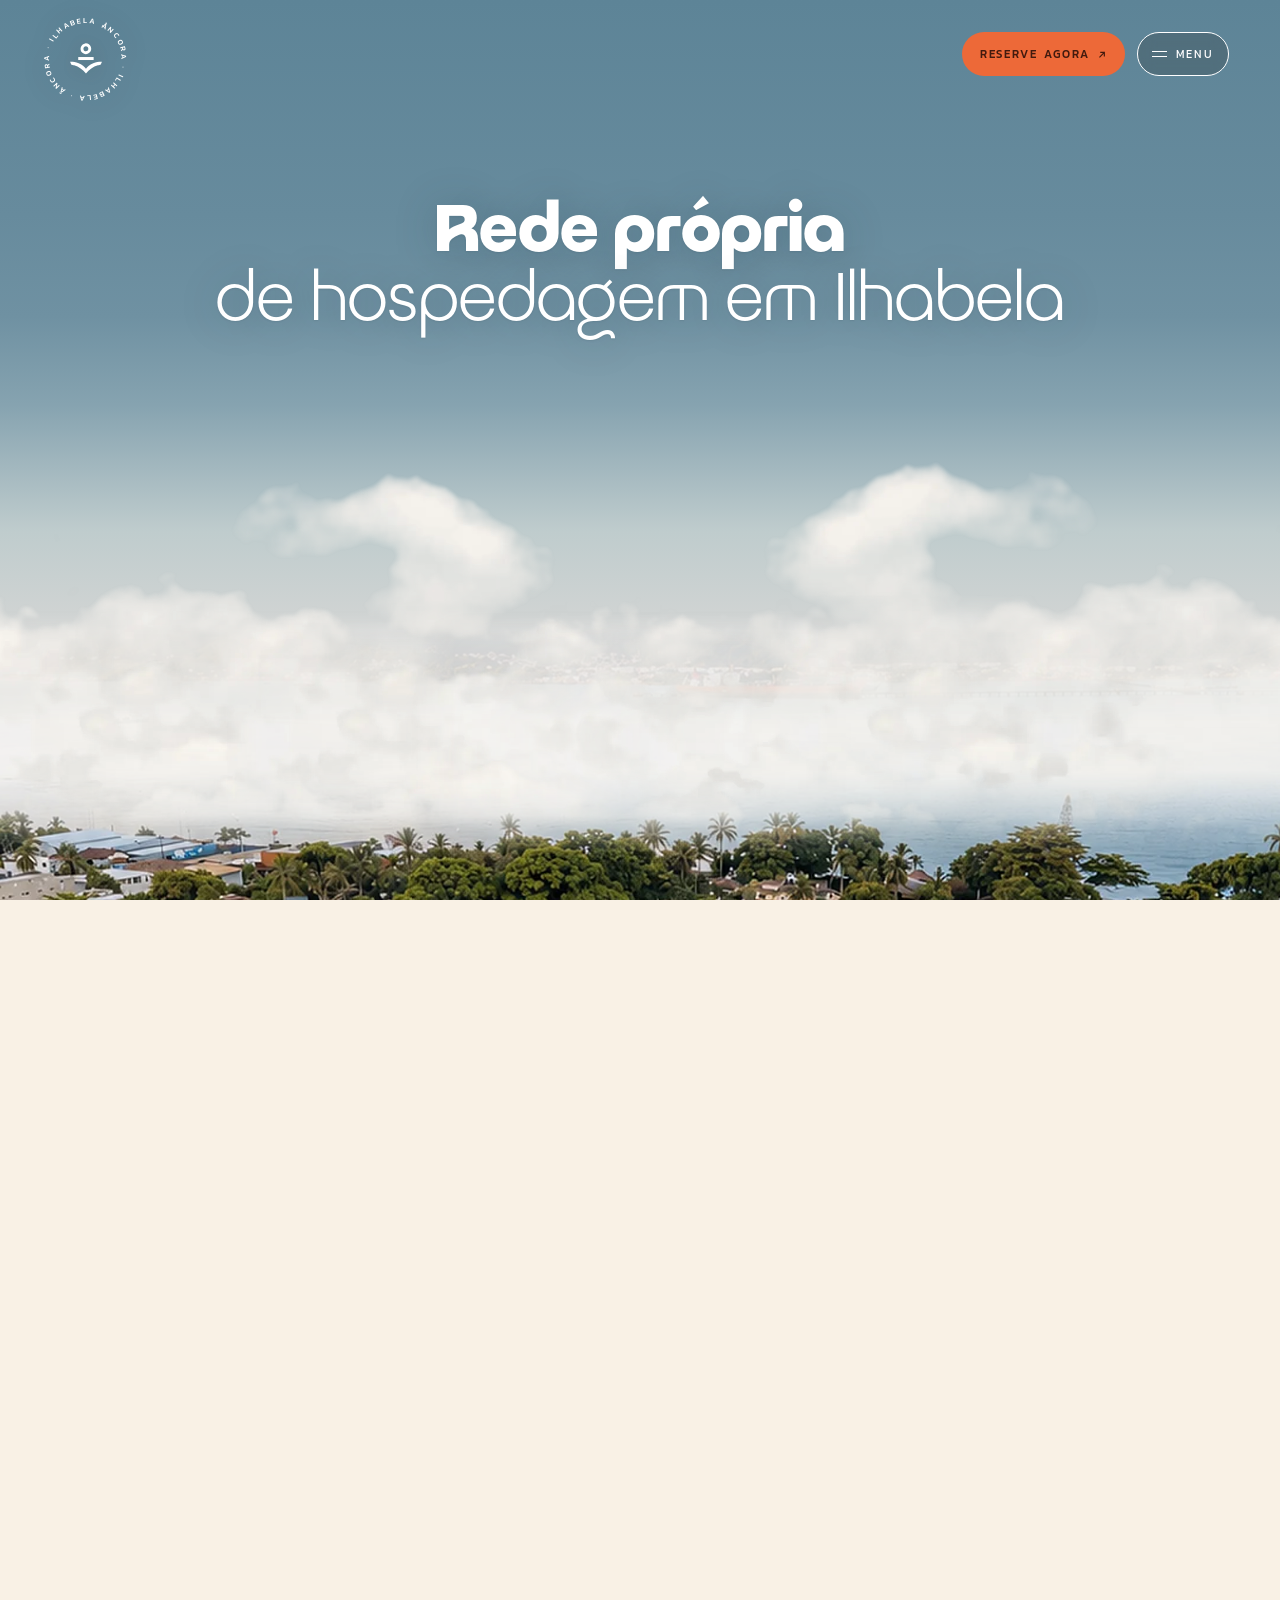
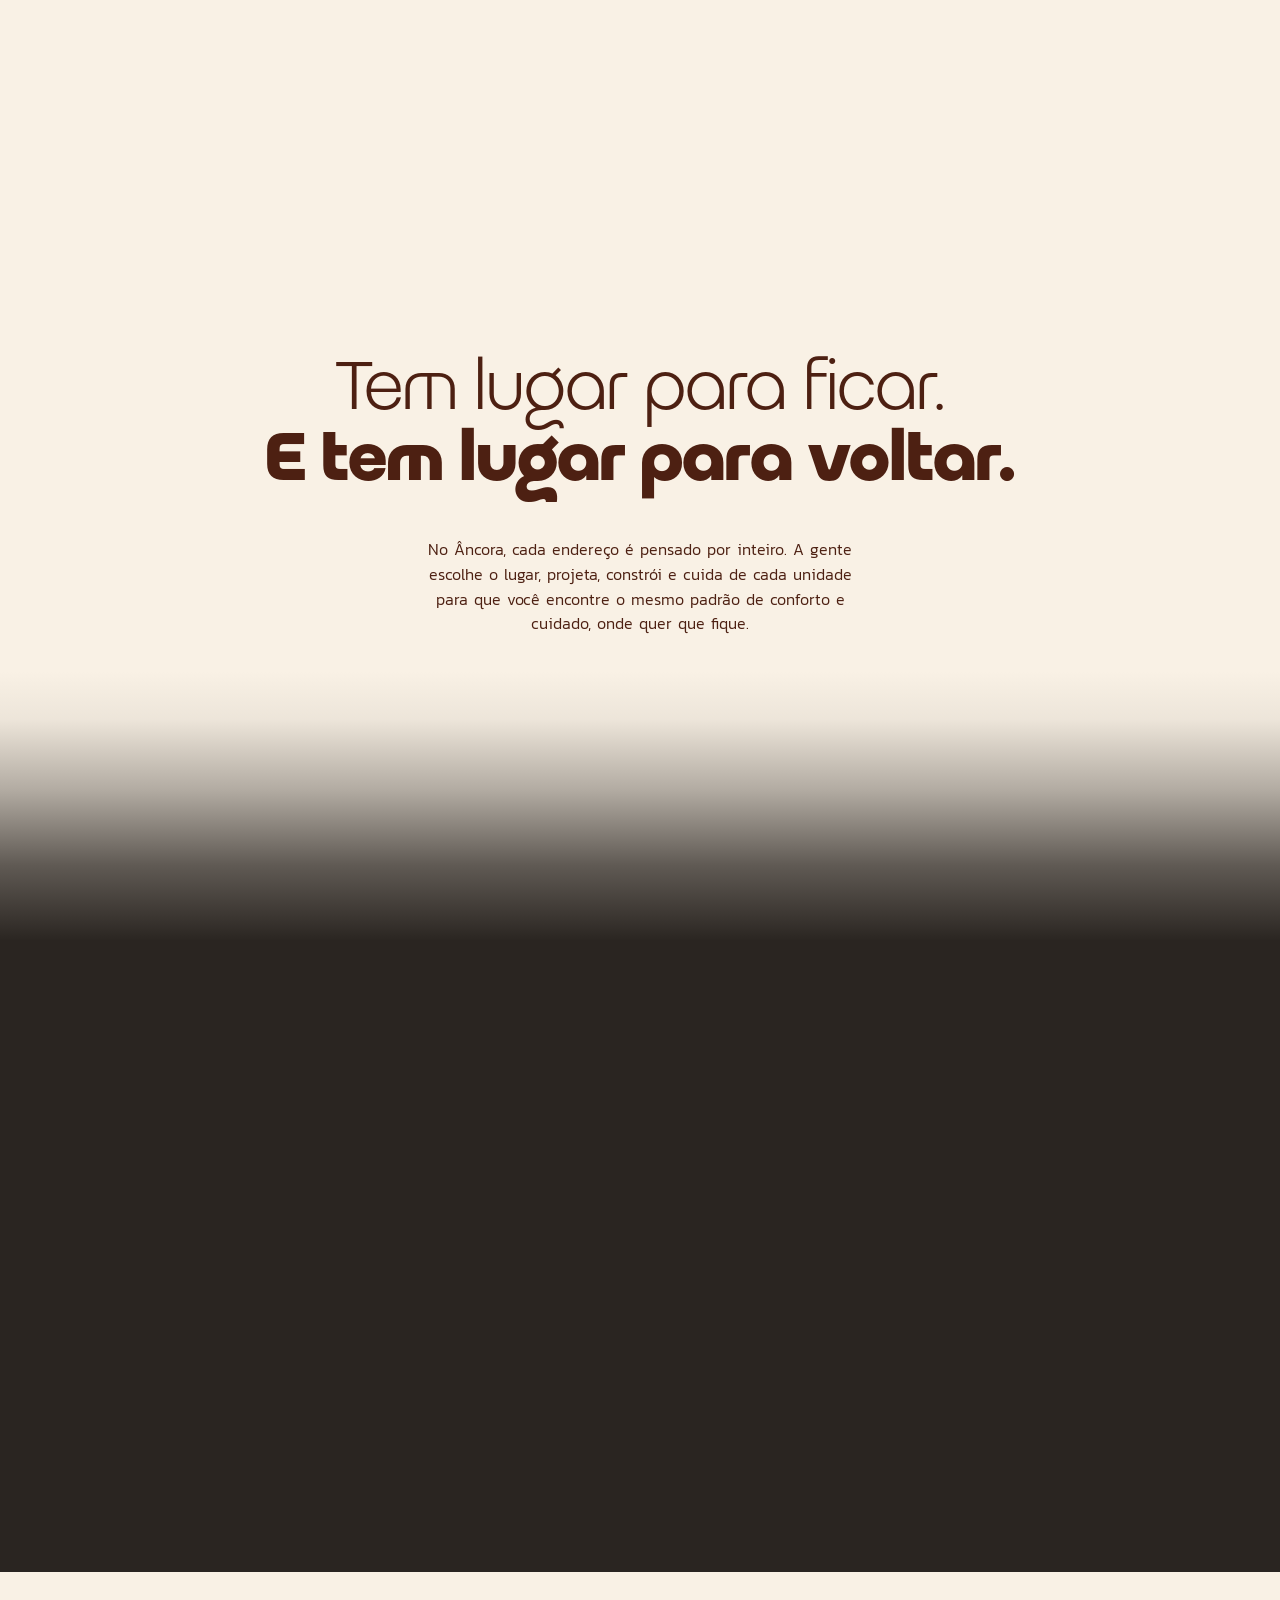
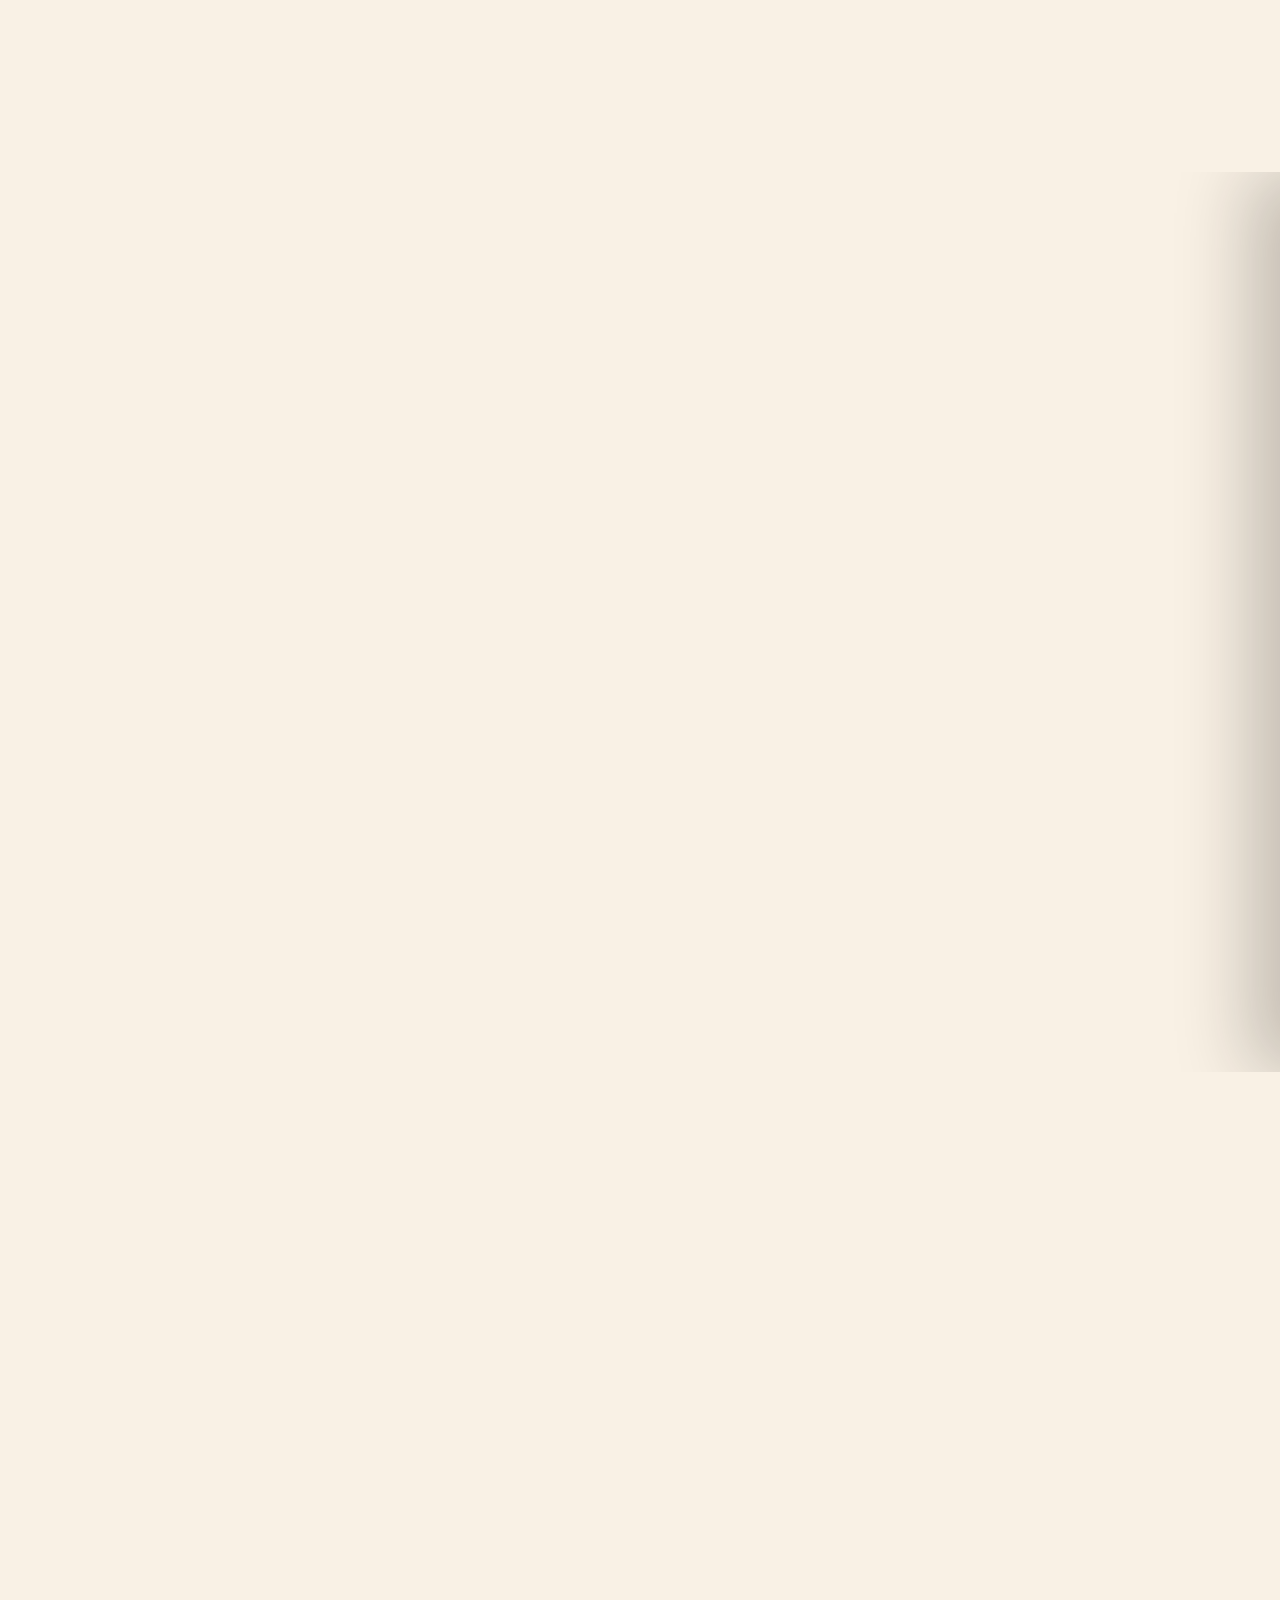
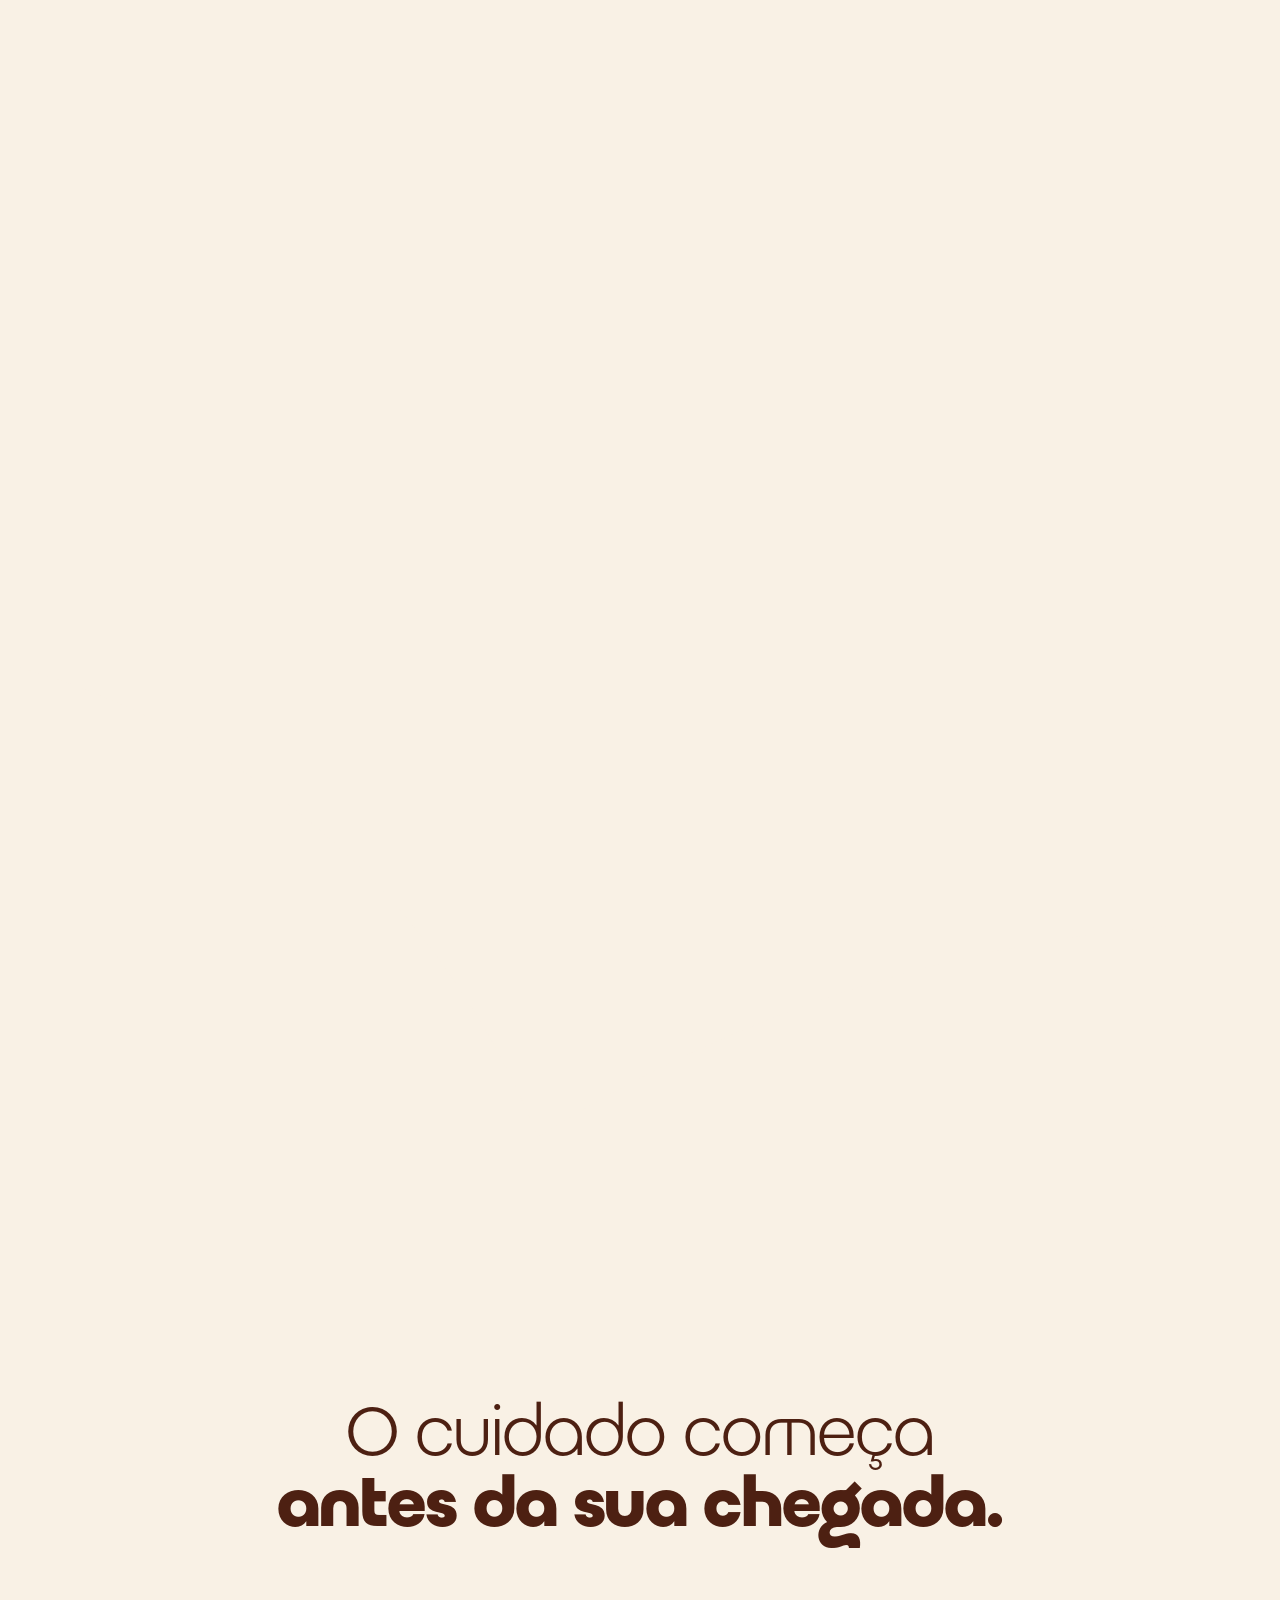
==== commit 9ea8895f: "Add files via upload" ====
--- a/index.html
+++ b/index.html
@@ -40,7 +40,7 @@
 <!-- as fontes do título da chegada chegam antes; o resto vem do CSS -->
 <link rel="preload" href="fonts/anxler-800.woff2" as="font" type="font/woff2" crossorigin>
 <link rel="preload" href="fonts/anxler-300.woff2" as="font" type="font/woff2" crossorigin>
-<link rel="stylesheet" href="css/ancora.css?v=67">
+<link rel="stylesheet" href="css/ancora.css?v=69">
 <script>/* a chegada entra animada: até o script do fim da página rodar, o título fica escondido (no máximo 4 s, se algo falhar).
    A classe com-js diz ao CSS que a página vai ser montada pelo script (a lista das unidades reserva o seu espaço) */
 document.documentElement.classList.add('com-js');
@@ -327,27 +327,27 @@
         <ul class="pv-lista" id="provasGrade" aria-label="Avaliações de hóspedes no Airbnb">
         <li class="pv pv-1" data-tema="claro">
           <div class="pv-foto"><img src="img/pv-patio-noite2.webp" width="1536" height="1024" alt="" loading="lazy" decoding="async" style="object-position:42% 50%"></div>
-          <p class="pv-frase" aria-hidden="true"><span class="ln"><span>Limpeza</span></span><span class="ln"><span><b>impecável</b></span></span></p>
+          <p class="pv-frase" aria-hidden="true"><span class="ln"><span><span class="aspa">“</span>Limpeza</span></span><span class="ln"><span><b>impecável”</b></span></span></p>
           <div class="pv-corpo"><figure class="pv-cit"><blockquote class="pv-txt"><p>Estadia ótima, limpeza impecável, ambiente acolhedor, local seguro, localização ótima com mercados, padarias, farmácias, Mercado do Peixe, orla do Perequê, tudo próximo permitindo acesso a pé. <b>Será nosso cantinho para as próximas hospedagens.</b></p></blockquote><figcaption class="pv-quem"><span class="pv-nota"><span aria-hidden="true">★★★★★ Airbnb</span><span class="sr">Nota 5 de 5 no Airbnb</span></span><span class="pv-nome">Ana Paula e Gilliard</span><span class="rotulo">Vila Trancoso · Perequê</span></figcaption></figure></div>
         </li>
         <li class="pv pv-2" data-tema="claro">
           <div class="pv-foto"><img src="img/u5n-g4.webp" width="1672" height="941" alt="" loading="lazy" decoding="async" style="object-position:50% 55%"></div>
-          <p class="pv-frase" aria-hidden="true"><span class="ln"><span><b>Mais bonito</b></span></span><span class="ln"><span>que nas fotos</span></span></p>
+          <p class="pv-frase" aria-hidden="true"><span class="ln"><span><b><span class="aspa">“</span>Mais bonito</b></span></span><span class="ln"><span>que nas fotos”</span></span></p>
           <div class="pv-corpo"><figure class="pv-cit"><blockquote class="pv-txt"><p>O lugar é um charme, mais bonito que nas fotos inclusive. Ficamos encantados. Super limpinho, tudo em ordem. Simplesmente adoramos e <b>queremos voltar mais vezes.</b></p></blockquote><figcaption class="pv-quem"><span class="pv-nota"><span aria-hidden="true">★★★★★ Airbnb</span><span class="sr">Nota 5 de 5 no Airbnb</span></span><span class="pv-nome">Lilian</span><span class="rotulo">Center Caiçara · Perequê</span></figcaption></figure></div>
         </li>
         <li class="pv pv-3" data-tema="claro">
           <div class="pv-foto"><img src="img/pv-luz.webp" width="1189" height="1800" alt="" loading="lazy" decoding="async" style="object-position:50% 50%"></div>
-          <p class="pv-frase" aria-hidden="true"><span class="ln"><span>Pensa num lugar</span></span><span class="ln"><span><b>maravilhoso</b></span></span></p>
+          <p class="pv-frase" aria-hidden="true"><span class="ln"><span><span class="aspa">“</span>Pensa num lugar</span></span><span class="ln"><span><b>maravilhoso”</b></span></span></p>
           <div class="pv-corpo"><figure class="pv-cit"><blockquote class="pv-txt"><p>Fui comemorar 34 anos de casamento e foi tudo maravilhoso. Pensa num lugar maravilhoso, aconchegante, a anfitriã muito atenciosa, amei tudo e <b>logo voltarei novamente.</b> Podem ir sem medo, olha que sou chata com limpeza e lá estava impecável.</p></blockquote><figcaption class="pv-quem"><span class="pv-nota"><span aria-hidden="true">★★★★★ Airbnb</span><span class="sr">Nota 5 de 5 no Airbnb</span></span><span class="pv-nome">Sheila</span><span class="rotulo">Vila Trancoso · Perequê</span></figcaption></figure></div>
         </li>
         <li class="pv pv-4 pv-arco" data-tema="claro">
           <div class="pv-foto"><img src="img/pv-praia.webp" width="1700" height="1133" alt="" loading="lazy" decoding="async" style="object-position:38% 50%"></div>
-          <p class="pv-frase" aria-hidden="true"><span class="ln"><span>Bem perto</span></span><span class="ln"><span><b>da praia</b></span></span></p>
+          <p class="pv-frase" aria-hidden="true"><span class="ln"><span><span class="aspa">“</span>Bem perto</span></span><span class="ln"><span><b>da praia”</b></span></span></p>
           <div class="pv-corpo"><figure class="pv-cit"><blockquote class="pv-txt"><p>Casa extremamente limpa e aconchegante como nas fotos. Bem perto da praia. Amamos conhecer o local, além de fácil acesso é bem seguro. <b>Com certeza voltaremos mais vezes!</b></p></blockquote><figcaption class="pv-quem"><span class="pv-nota"><span aria-hidden="true">★★★★★ Airbnb</span><span class="sr">Nota 5 de 5 no Airbnb</span></span><span class="pv-nome">Aline</span><span class="rotulo">Vila Trancoso · Itaquanduba</span></figcaption></figure></div>
         </li>
         <li class="pv pv-5" data-tema="claro">
           <div class="pv-foto"><img src="img/pv-quarto-cc.webp" width="1600" height="1034" alt="" loading="lazy" decoding="async" style="object-position:50% 55%"></div>
-          <p class="pv-frase" aria-hidden="true"><span class="ln"><span><b>Organizado</b></span></span><span class="ln"><span>e confortável</span></span></p>
+          <p class="pv-frase" aria-hidden="true"><span class="ln"><span><b><span class="aspa">“</span>Organizado</b></span></span><span class="ln"><span>e confortável”</span></span></p>
           <div class="pv-corpo"><figure class="pv-cit"><blockquote class="pv-txt"><p>O espaço estava exatamente como anunciado, muito limpo, organizado e confortável. A comunicação com o anfitrião foi excelente desde a reserva até o check-out. <b>Com certeza voltaríamos</b> e recomendamos a hospedagem a outros viajantes.</p></blockquote><figcaption class="pv-quem"><span class="pv-nota"><span aria-hidden="true">★★★★★ Airbnb</span><span class="sr">Nota 5 de 5 no Airbnb</span></span><span class="pv-nome">Camila</span><span class="rotulo">Center Caiçara · Perequê</span></figcaption></figure></div>
         </li>
         </ul>
@@ -356,7 +356,7 @@
           <div class="pv-fim" data-tema="escuro">
             <div class="pv-foto" aria-hidden="true"><img src="img/u3n-g5.webp" width="1536" height="1024" alt="" loading="lazy" decoding="async"></div>
             <div class="pv-fim-txt">
-              <p class="pv-frase" aria-hidden="true"><span class="ln"><span>Um dos nossos</span></span><span class="ln"><span><b>lugares favoritos</b></span></span></p>
+              <p class="pv-frase" aria-hidden="true"><span class="ln"><span><span class="aspa">“</span>Um dos nossos</span></span><span class="ln"><span><b>lugares favoritos”</b></span></span></p>
               <div class="pv-corpo"><figure class="pv-cit"><blockquote class="pv-txt"><p>A localização é perfeita, super perto da balsa e com tudo à mão. Todas as mensagens foram respondidas super rápido e com muita atenção. <b>Sem dúvidas já se tornou um dos nossos lugares favoritos para se hospedar em Ilhabela.</b></p></blockquote><figcaption class="pv-quem"><span class="pv-nota"><span aria-hidden="true">★★★★★ Airbnb</span><span class="sr">Nota 5 de 5 no Airbnb</span></span><span class="pv-nome">Juan</span><span class="rotulo">Cubs · Perequê</span></figcaption></figure></div>
             </div>
           </div>
@@ -452,6 +452,6 @@
 <script src="js/lib/ScrollTrigger-3.13.0.min.js" defer></script>
 <script src="js/lib/SplitText-3.13.0.min.js" defer></script>
 <script src="js/lib/lenis-1.3.21.min.js" defer></script>
-<script src="js/ancora.js?v=67" defer></script>
+<script src="js/ancora.js?v=69" defer></script>
 </body>
 </html>
--- a/css/ancora.css
+++ b/css/ancora.css
@@ -0,0 +1,607 @@
+/* Âncora Ilhabela · estilos do site. Cores e medidas no :root; as fontes Anxler e Kanit ficam em /fonts */
+@font-face{font-family:'Anxler';src:url('../fonts/anxler-300.woff2') format('woff2');font-weight:300;font-style:normal;font-display:swap}
+@font-face{font-family:'Anxler';src:url('../fonts/anxler-800.woff2') format('woff2');font-weight:800;font-style:normal;font-display:swap}
+@font-face{font-family:'Kanit';src:url('../fonts/kanit-300.woff2') format('woff2');font-weight:300;font-style:normal;font-display:swap}
+@font-face{font-family:'Kanit';src:url('../fonts/kanit-400.woff2') format('woff2');font-weight:400;font-style:normal;font-display:swap}
+@font-face{font-family:'Kanit';src:url('../fonts/kanit-500.woff2') format('woff2');font-weight:500;font-style:normal;font-display:swap}
+
+/* Da chegada à assinatura: o céu se abre sobre a ilha, a marca nasce dentro do arco, as unidades passam em tela cheia, as avaliações dos hóspedes chegam num círculo marrom, a Cubs num círculo off-white e o símbolo se desenha no fim. Entre as seções, um círculo nasce embaixo e cresce até cobrir a tela, com o título dentro. */
+:root{
+  color-scheme: light;
+  --noite:#4d2012;
+  --noite-funda:#421a0e; /* o mesmo marrom um tom abaixo: texto sobre o azul e sobre o laranja com leitura AA */
+  --espuma:#f9f1e5;
+  --brisa:#7597a4;
+  --sol:#ed6938;
+  --coral:#f4824f;
+  --creme:#fbe9b5; /* só como cor de texto: unidades em laranja e rodapé */
+  --terra:#af4922;
+  --ceu-topo:#5d8497;
+  --ceu-meio:#86a3b0;
+  --ceu-base:#d3d5d4;
+  --linha: rgba(77,32,18,.18);
+  --linha-clara: rgba(249,241,229,.22);
+  --display:'Anxler','Kanit',system-ui,sans-serif;
+  --texto:'Kanit',system-ui,sans-serif;
+  --g: clamp(20px, 4vw, 64px);
+  --gt: clamp(8px, 1vw, 16px); /* vão entre as fotos da faixa de arquitetura */
+  --gap: clamp(16px, 2vw, 32px);
+  --t-hero: clamp(2.4rem, 5.2vw, 5.6rem);
+  --t-xl: clamp(2.1rem, 4.6vw, 5rem);
+  --t-l: clamp(1.7rem, 2.9vw, 3.1rem);
+  --t-m: clamp(1.15rem, 1.5vw, 1.5rem);
+  --t-corpo: clamp(1rem, 1.08vw, 1.1rem);
+  --ease: cubic-bezier(.2,.7,.15,1);
+}
+*{box-sizing:border-box}
+html.lenis, html.lenis body{height:auto}
+.lenis.lenis-smooth{scroll-behavior:auto !important}
+.lenis.lenis-smooth [data-lenis-prevent]{overscroll-behavior:contain}
+.lenis.lenis-stopped{overflow:hidden}
+html{-webkit-text-size-adjust:100%;text-size-adjust:100%}
+body{margin:0;background:var(--espuma);color:var(--noite);font-family:var(--texto);font-weight:300;font-size:var(--t-corpo);line-height:1.55;-webkit-font-smoothing:antialiased;overflow-x:hidden}
+img{display:block;max-width:100%}
+a{color:inherit}
+button{font:inherit;color:inherit;background:none;border:0;cursor:pointer;padding:0}
+:focus-visible{outline:2px solid currentColor;outline-offset:3px} /* o foco acompanha a cor do texto: visível no off-white, no azul, nas fotos e no menu */
+/* títulos que recebem o foco depois de um salto (não são clicáveis): sem contorno, o leitor de tela já anuncia o lugar */
+h1[tabindex="-1"]:focus,h2[tabindex="-1"]:focus,h3[tabindex="-1"]:focus{outline:none}
+h1,h2,h3,p,figure,ol{margin:0}
+h1,h2,h3{font-weight:300;text-wrap:balance}
+.rotulo{font-family:var(--texto);font-weight:400;font-size:.72rem;letter-spacing:.22em;text-transform:uppercase;line-height:1.4}
+.leve{font-weight:300}.forte{font-weight:800}
+svg{display:block}
+.mask-line{padding-bottom:.14em;margin-bottom:-.14em}
+/* a máscara de cada linha corta só embaixo (onde a linha se esconde antes de entrar): acentos e pingos acima da linha ficam inteiros */
+.mask-mask-line-mask{overflow:visible!important;clip-path:inset(-.4em -.25em 0 -.25em)}
+.sr{position:absolute;width:1px;height:1px;padding:0;margin:-1px;overflow:hidden;clip:rect(0 0 0 0);white-space:nowrap;border:0}
+.pular{position:fixed;left:16px;top:12px;z-index:200;background:var(--espuma);color:var(--noite);padding:14px 20px;border-radius:999px;font-size:.78rem;font-weight:400;text-decoration:none;transform:translateY(-180%);transition:transform .3s var(--ease)}
+.pular:focus{transform:none}
+
+/* um só botão de reserva em todo o site: laranja, texto marrom-escuro */
+.btn-reserva{display:inline-flex;align-items:center;justify-content:center;gap:.65em;min-height:44px;background:var(--sol);color:var(--noite-funda);text-decoration:none;font-weight:500;font-size:.72rem;letter-spacing:.16em;text-transform:uppercase;padding:1em 1.55em;border-radius:999px;transition:background .3s,color .3s,border-color .3s;white-space:nowrap;line-height:1}
+.btn-reserva:hover{background:var(--coral)}
+.btn-reserva svg{width:.85em;height:.85em}
+.link-seco{display:inline-block;font-size:.72rem;letter-spacing:.2em;text-transform:uppercase;font-weight:500;text-decoration:none;border-bottom:1px solid currentColor;padding:14px 0 5px;line-height:1}
+.link-seco:hover{color:var(--terra)}
+/* área de toque de 44 px sem mudar o desenho do link */
+.link-seco{position:relative}
+.link-seco::before{content:"";position:absolute;left:-8px;right:-8px;top:-4px;bottom:-8px}
+
+/* a chegada: o título e o "Role" esperam o script para entrar animados (sem aparecer e sumir antes) */
+html.entrando #titulo > span,html.entrando .role{opacity:0}
+
+/* ───── Topo ───── */
+.topo{position:fixed;inset-inline:0;top:0;z-index:50;display:flex;align-items:flex-start;justify-content:space-between;gap:16px;padding:calc(env(safe-area-inset-top,0px) + 12px) var(--g) 0;pointer-events:none}
+.topo > *{pointer-events:auto}
+/* sem faixa: o selo à esquerda e os botões à direita; cada lado fica branco sobre foto e azul e marrom sobre o off-white */
+.selo{position:relative;display:block;width:clamp(76px,7.4vw,112px);aspect-ratio:1;margin-left:calc(clamp(6px,1vw,14px) * -1);color:#fff;transition:color .5s}
+.selo svg{display:block;width:100%;height:100%;overflow:visible}
+.selo text{font-family:var(--texto);font-weight:500;font-size:9.6px;text-transform:uppercase;fill:currentColor}
+.selo-simb{position:absolute;left:50%;top:50%;width:34%;transform:translate(-50%,-52%);--sol:currentColor}
+.selo-simb svg{display:block;width:100%;height:auto}
+.topo-acoes{display:flex;align-items:center;gap:12px;margin-top:clamp(10px,1.6vw,22px);color:#fff;transition:color .5s,opacity .45s,transform .55s var(--ease)}
+/* ao descer, os botões saem de cima do texto e voltam assim que a pessoa sobe um pouco; o selo fica sempre */
+.topo-acoes.oculto{opacity:0;transform:translateY(-16px);pointer-events:none}
+/* o Menu ganha um fundo leve: passa por cima do texto ou da foto sem misturar com eles */
+.topo-acoes .btn-menu{-webkit-backdrop-filter:blur(8px);backdrop-filter:blur(8px);transition:background-color .5s}
+.topo-acoes[data-tema="claro"] .btn-menu{background:rgba(249,241,229,.88)}
+.topo-acoes[data-tema="escuro"] .btn-menu{background:rgba(26,21,17,.2)}
+.topo-acoes.oculto:focus-within{opacity:1;transform:none;pointer-events:auto}
+.selo[data-tema="claro"],.topo-acoes[data-tema="claro"]{color:var(--noite)}
+.selo[data-tema="escuro"]{filter:drop-shadow(0 1px 12px rgba(20,12,8,.3))}
+/* o logo é sempre branco, inclusive o acento do â */
+.topo .logo,.menu .logo{--sol:currentColor;color:#fff}
+.topo .btn-reserva{justify-self:end}
+.btn-menu{justify-self:start;display:inline-flex;align-items:center;gap:.8em;min-height:44px;border:1px solid currentColor;border-radius:999px;padding:.82em 1.25em;font-size:.7rem;letter-spacing:.2em;text-transform:uppercase;font-weight:400;line-height:1}
+.btn-menu i{display:grid;gap:4px;width:15px}
+.btn-menu i::before,.btn-menu i::after{content:"";height:1px;background:currentColor}
+
+/* ───── Chegada: céu, nuvens e ilha ───── */
+.heroi{--hs:70svh;position:relative;height:100svh;min-height:560px;overflow:hidden;background:var(--ceu-base);color:var(--noite)}
+.cena{position:absolute;left:0;right:0;top:0;height:calc(var(--hs) + 100svh);will-change:transform}
+.ceu{position:absolute;left:0;right:0;top:0;height:calc(var(--hs) + 2px);background:linear-gradient(180deg,var(--ceu-topo) 0%,#678b9d 34%,#6f91a2 50%,var(--ceu-meio) 64%,#bfcccd 84%,var(--ceu-base) 100%)}
+.ilha{position:absolute;left:0;right:0;top:var(--hs);height:100svh;overflow:hidden}
+.ilha::before{content:"";position:absolute;left:0;right:0;top:0;height:15%;z-index:1;background:linear-gradient(180deg,var(--ceu-base) 0%,rgba(211,213,212,.6) 32%,rgba(211,213,212,0) 100%)}
+.ilha::after{content:"";position:absolute;inset:0;z-index:1;background:linear-gradient(180deg,rgba(40,18,10,0) 55%,rgba(40,18,10,.35) 100%)}
+/* em tela em pé (celular), a foto vem num recorte vertical do meio: o mesmo enquadramento, com um terço do peso */
+.ilha picture{display:block;width:100%;height:100%}
+.ilha img{width:100%;height:100%;object-fit:cover;object-position:center 30%;transform-origin:50% 0}
+.veu{position:absolute;left:0;right:0;top:0;height:clamp(120px,22svh,220px);background:linear-gradient(180deg,rgba(28,16,10,.34),rgba(28,16,10,0));pointer-events:none;opacity:0}
+.banco{position:absolute;top:47svh;width:78vw;pointer-events:none}
+/* as nuvens são decoração: carregam depois da foto da ilha (fetchpriority baixo), com a proporção já reservada */
+.banco img{width:100%;height:auto}
+.banco.esq{left:-9vw}
+.banco.dir{right:-9vw}
+.heroi-txt{position:absolute;left:var(--g);right:var(--g);top:clamp(132px,22svh,230px);text-align:center;color:#fff}
+.heroi h1{font-family:var(--display);font-size:var(--t-hero);line-height:1.04;letter-spacing:-.012em;text-shadow:0 1px 2px rgba(38,62,74,.12),0 2px 40px rgba(38,62,74,.26)}
+.heroi h1 span{display:block}
+.role{position:absolute;left:50%;bottom:clamp(22px,5svh,46px);transform:translateX(-50%);display:grid;justify-items:center;gap:10px;font-size:.66rem;letter-spacing:.26em;text-transform:uppercase;font-weight:500}
+.role i{display:block;width:1px;height:42px;background:currentColor;transform-origin:top;animation:pinga 2.2s var(--ease) infinite}
+@keyframes pinga{0%{transform:scaleY(0);opacity:1}60%{transform:scaleY(1);opacity:1}100%{transform:scaleY(1);opacity:0}}
+.arco{--d:max(150vw,170svh);position:absolute;left:50%;top:100%;width:var(--d);height:var(--d);margin-left:calc(var(--d) / -2);border-radius:50%;background:var(--espuma);pointer-events:none;will-change:transform}
+.arco .simb{position:absolute;left:50%;top:6.4%;width:clamp(42px,3.4vw,58px);transform:translateX(-50%);color:var(--sol)}
+
+/* ───── A marca: a frase do manifesto, centrada e sem pressa ───── */
+/* a seção sobe por baixo do arco da chegada (--sobe é calculado no script): a frase aparece dentro do círculo, sem uma tela vazia entre os dois */
+.sobre{--sobe:0px;position:relative;z-index:3;margin-top:calc(-1 * var(--sobe));padding:clamp(96px,14svh,150px) var(--g) clamp(24px,4svh,48px);display:flex;flex-direction:column;align-items:center;text-align:center;background:linear-gradient(180deg,rgba(249,241,229,0) 0,rgba(249,241,229,0) var(--sobe),var(--espuma) var(--sobe))}
+html.anima .sobre{padding-top:0}
+.declaracao{font-family:var(--display);font-size:clamp(2.1rem,5.3vw,6.2rem);line-height:1.05;letter-spacing:-.015em;max-width:17ch;text-wrap:balance}
+.declaracao b{font-weight:800;display:block}
+.sobre-txt{margin-top:clamp(24px,4.4svh,44px);max-width:44ch;text-wrap:pretty}
+
+/* ───── Passagens: um círculo nasce embaixo e cresce até cobrir a tela, com o título da seção seguinte dentro ───── */
+.capa{--sobra:40svh;position:relative;z-index:4;height:var(--alt,100svh);min-height:520px;background:var(--fora)}
+.capa-c{--alt:100svh;min-height:640px;--fora:var(--espuma);--dentro:var(--espuma)}
+.capa-sol{position:absolute;inset:0;background:var(--dentro)}
+.capa-txt{position:absolute;inset:0;display:flex;flex-direction:column;align-items:center;justify-content:center;gap:clamp(18px,3svh,30px);padding:0 var(--g) 4svh;text-align:center}
+/* com animação, a camada do círculo sobe além da capa: o círculo cresce redondo, como um sol, por cima do fim da seção anterior */
+html.anima .capa > .capa-sol{top:calc(-1 * var(--sobra))}
+html.anima .capa > .capa-sol > .capa-txt{top:var(--sobra)}
+.capa-tit{font-family:var(--display);font-weight:300;font-size:clamp(2.3rem,5.3vw,6rem);line-height:1.04;letter-spacing:-.015em;max-width:16ch;text-wrap:balance}
+.capa-tit span{display:block}
+.capa-tit b,.capa-tit .forte{font-weight:800}
+.capa-corpo{max-width:42ch;font-weight:400;font-size:clamp(1.05rem,1.2vw,1.2rem);line-height:1.6}
+.capa-txt .links{display:flex;flex-wrap:wrap;justify-content:center;gap:0 32px}
+/* Construção: centrada, como a frase da marca e no mesmo tamanho dela. A da marca nasce dentro do arco da chegada; a da Cubs sobe
+   dentro do off-white com a borda em coração, por cima da fachada. Título em duas linhas (leve e negrito), o texto e o link embaixo */
+.capa-c .capa-txt{color:var(--noite);gap:0}
+.capa-c .capa-tit{max-width:none;font-size:clamp(2.1rem,5.3vw,6.2rem);line-height:1.05}
+.capa-c .capa-lado{display:grid;justify-items:center;gap:clamp(16px,2.6svh,26px);margin-top:clamp(22px,4svh,40px)}
+.capa-c .capa-corpo{max-width:46ch;font-weight:300;font-size:clamp(1.06rem,1.25vw,1.3rem);line-height:1.55;text-wrap:pretty}
+/* Construção: o off-white sobe por cima da fachada do Cubs (o fim das avaliações) com a borda de cima em coração, a curva de
+   Castelhanos do símbolo. A camada sobe além da capa (--sobra) para caber a curva, que fica acima do bico */
+html.anima .capa-c{--sobra:max(50vw,42svh);--fora:transparent;--alt:max(100svh,560px);min-height:0;margin-top:calc(-1 * max(100svh,560px))}
+/* a camada desce 2 px além da capa: na emenda com a fachada embaixo, nenhum fio escuro aparece em pixel quebrado */
+html.anima .capa-c > .capa-sol{bottom:-2px}
+/* sem animação, a Construção é um bloco comum, com o texto em cima e embaixo do respiro */
+html:not(.anima) .capa-c{height:auto;min-height:0}
+html:not(.anima) .capa-c > .capa-sol{position:relative}
+html:not(.anima) .capa-c .capa-txt{position:relative;inset:auto;min-height:max(100svh,620px)}
+/* passagem para o fechamento: a linha do horizonte. O fechamento sobe por cima do fim da Construção, com o topo logo abaixo do texto
+   da Cubs (o encaixe é medido no script): uma linha azul se desenha da esquerda para a direita e o azul abre só para baixo, sem passar
+   por cima do texto; a primeira palavra do símbolo (Afeto) já está no alto do azul */
+html.anima .fim{z-index:5;clip-path:inset(0 100% calc(100% - 2px) 0)}
+
+/* ───── Avaliações: no off-white, como o resto da página, com a frase grande em Anxler, uma foto da unidade e o trecho da avaliação.
+   No computador, um trilho que corre para o lado com a rolagem (regras html.h abaixo); no celular, o título entra pelos lados e os
+   depoimentos viram uma faixa que se arrasta; sem animação, uma grade ───── */
+.provas{position:relative;z-index:4;background:var(--espuma);color:var(--noite)}
+/* overflow:hidden: no celular, as linhas do título entram pelos lados sem alargar a página */
+.pv-abre{position:relative;overflow:hidden;padding:clamp(84px,13svh,150px) var(--g) clamp(26px,4.4svh,52px)}
+.pv-tit{font-family:var(--display);font-weight:300;font-size:var(--pvt);line-height:.95;letter-spacing:-.025em}
+.pv-tit span{display:block}
+.pv-tit .forte{font-weight:800}
+.pv-abre-txt{margin-top:clamp(18px,3svh,30px);max-width:27ch;font-size:clamp(1.05rem,1.3vw,1.3rem);line-height:1.5}
+/* o título e a frase dos hóspedes formam um bloco: a frase fica à direita, alinhada ao fim de "quer voltar." */
+/* o bloco tem a largura do título, e a frase termina alinhada com o ponto de "voltar." (o título não anda mais com a paralaxe,
+   para o alinhamento valer durante toda a passagem) */
+.pv-abre-bloco{--pvt:clamp(3.3rem,14.6vw,7.5rem);display:inline-grid}
+.pv-abre-txt{justify-self:end;text-align:right;text-wrap:balance}
+.pv-lista{list-style:none;margin:0;padding:0}
+/* position:relative prende o texto para leitor de tela (.sr) dentro do depoimento: na faixa do celular, ele não vaza da página */
+.pv{position:relative;display:flex;flex-direction:column;gap:16px}
+.pv-foto{position:relative;overflow:hidden;background:rgba(66,26,14,.12)}
+.pv-foto img{position:absolute;inset:0;width:100%;height:100%;object-fit:cover}
+/* a porta: a foto da Vila Trancoso Itaquanduba no formato de arco, o mesmo que abre a Construção */
+.pv-arco .pv-foto{border-radius:999px 999px 0 0}
+.pv-frase{font-family:var(--display);font-weight:300;font-size:clamp(2.1rem,9vw,2.9rem);line-height:1.04;letter-spacing:-.02em}
+.pv-frase .ln{display:block}
+.pv-frase .ln > span{display:block}
+.pv-frase b{font-weight:800}
+/* a frase grande vem entre aspas, no peso da palavra ao lado; a de abertura fica pendurada à esquerda, para as letras alinharem
+   com o trecho e a foto do depoimento */
+.pv-frase .ln > span{position:relative}
+.pv-frase .aspa{position:absolute;right:100%;top:0}
+.pv-cit{margin:0;display:grid;gap:14px}
+.pv-txt{margin:0}
+.pv-txt p{font-size:clamp(.95rem,.98vw,1.12rem);line-height:1.6;text-wrap:pretty}
+.pv-txt p::before{content:"“"}
+.pv-txt p::after{content:"”"}
+.pv-txt b{font-weight:500}
+.pv-quem{display:grid;gap:3px}
+.pv-nota{color:var(--terra);font-size:.7rem;letter-spacing:.2em;font-weight:500;line-height:1.8}
+.pv-nome{font-weight:500;font-size:.95rem;line-height:1.3}
+.pv-quem .rotulo{opacity:.75}
+.pv-linha{display:none}
+/* a última: a fachada do Cubs em tela cheia, com véu; frase, trecho e nome em off-white */
+.pv-fim-wrap{position:relative}
+.pv-fim{position:relative;min-height:max(88svh,540px);display:flex;flex-direction:column;justify-content:flex-end;gap:clamp(18px,3svh,30px);padding:clamp(84px,12svh,120px) var(--g) clamp(40px,8svh,90px);overflow:hidden;background:#2a2521;color:var(--espuma)}
+.pv-fim .pv-foto{position:absolute;inset:0;background:none}
+.pv-fim .pv-foto::after{content:"";position:absolute;inset:0;background:linear-gradient(0deg,rgba(26,21,17,.8) 0%,rgba(26,21,17,.5) 38%,rgba(26,21,17,.12) 68%,rgba(26,21,17,0) 82%),linear-gradient(180deg,rgba(26,21,17,.36) 0%,rgba(26,21,17,0) 24%)}
+.pv-fim-txt{position:relative;z-index:1;display:flex;flex-direction:column;gap:clamp(18px,3svh,30px)}
+.pv-fim .pv-frase{font-size:clamp(2.4rem,10vw,3.4rem)}
+.pv-fim .pv-corpo{max-width:36ch}
+.pv-fim .pv-nota{color:var(--espuma)}
+.pv-fim .pv-quem .rotulo{opacity:.85}
+/* sem animação, no computador: uma grade de três */
+@media (min-width:901px){
+  html:not(.h) .pv-lista{display:grid;grid-template-columns:repeat(3,minmax(0,1fr));gap:clamp(48px,8svh,96px) var(--gap);padding:clamp(20px,4svh,40px) var(--g) clamp(80px,12svh,140px)}
+  html:not(.h) .pv-foto{aspect-ratio:4/3}
+  html:not(.h) .pv-frase{font-size:clamp(2.2rem,3.4vw,3.4rem)}
+  html:not(.h) .pv-fim .pv-frase{font-size:clamp(3rem,6vw,6rem)}
+}
+
+/* computador: a seção sobe duas telas por cima do fim das unidades e o palco fica preso na tela (sticky). O trilho começa fora,
+   à direita, e anda para a esquerda com a rolagem: o off-white entra por cima da última unidade, que fica parada embaixo.
+   A seção não pega clique: só os painéis, quando estão na tela */
+html.h .provas{background:transparent;pointer-events:none;margin-top:calc(-1 * max(100svh,560px) - 100svh)}
+html.h .pv-palco{position:sticky;top:0;height:100svh;overflow:hidden}
+/* o trilho tem o próprio fundo off-white: entre um painel e outro não aparece fio da foto que fica embaixo */
+html.h .pv-trilho{position:relative;display:flex;align-items:stretch;height:100%;width:max-content;transform:translateX(100vw);will-change:transform;background:var(--espuma)}
+html.h .pv-abre,html.h .pv-lista > li,html.h .pv-fim-wrap{position:relative;flex:none;height:100%;pointer-events:auto;background:var(--espuma)}
+html.h .pv-lista{display:flex;height:100%}
+/* a abertura não ocupa a tela inteira: quando ela termina de entrar, a foto do primeiro depoimento já aparece à direita */
+html.h .pv-abre{width:74vw;padding:0;box-shadow:-30px 0 70px rgba(26,21,17,.24)}
+html.h .pv-abre-bloco{position:absolute;left:var(--g);top:17svh;display:inline-grid}
+html.h .pv-abre-bloco{--pvt:min(10.8vw,19.5svh)}
+html.h .pv-tit{line-height:.93}
+html.h .pv-tit .forte{padding-left:.86em}
+html.h .pv-abre-txt{margin:clamp(20px,3.4svh,34px) 0 0;max-width:24ch;font-size:clamp(1.1rem,1.45vw,1.5rem)}
+html.h .pv{display:block}
+html.h .pv-foto,html.h .pv-frase,html.h .pv-corpo{position:absolute}
+html.h .pv-frase{font-size:var(--fs);line-height:1.01}
+html.h .pv-corpo{width:min(29vw,30rem)}
+/* cada depoimento tem o seu desenho: foto alta ao lado da frase, frase grande embaixo e foto deitada em cima, a porta em arco no meio.
+   Entre duas fotos sempre passa texto: a foto de um depoimento nunca fica colada na do seguinte */
+/* o primeiro depoimento tem a foto deitada e grande, embaixo, em diagonal com o título da seção; a frase e o trecho ficam ao lado */
+html.h .pv-1{width:92vw}
+html.h .pv-1 .pv-foto{left:3vw;bottom:12svh;width:44vw;height:min(29.33vw,52svh)}
+html.h .pv-1 .pv-frase{--fs:min(7.4vw,13svh);left:51vw;top:12svh}
+html.h .pv-1 .pv-corpo{left:51vw;bottom:12svh}
+html.h .pv-2{width:78vw}
+html.h .pv-2 .pv-foto{left:41vw;top:10svh;width:32vw;height:38svh}
+html.h .pv-2 .pv-corpo{left:4vw;top:18svh}
+html.h .pv-2 .pv-frase{--fs:min(8vw,14svh);left:4vw;bottom:10svh}
+html.h .pv-3{width:86vw}
+html.h .pv-3 .pv-frase{--fs:min(6.3vw,11.2svh);left:4vw;top:13svh}
+html.h .pv-3 .pv-corpo{left:4vw;bottom:12svh}
+html.h .pv-3 .pv-foto{left:55vw;top:13svh;width:22vw;height:56svh}
+html.h .pv-4{width:108vw}
+html.h .pv-4 .pv-foto{left:45vw;top:10svh;width:26vw;height:80svh}
+html.h .pv-4 .pv-frase{--fs:min(7.6vw,13.5svh);left:6vw;bottom:10svh}
+html.h .pv-4 .pv-corpo{left:76vw;top:16svh;width:clamp(17rem,23vw,25rem)}
+html.h .pv-5{width:80vw}
+html.h .pv-5 .pv-foto{left:4vw;top:10svh;width:31vw;height:36svh}
+html.h .pv-5 .pv-corpo{left:43vw;top:16svh}
+html.h .pv-5 .pv-frase{--fs:min(7.6vw,13.5svh);left:4vw;bottom:10svh}
+html.h .pv-fim-wrap{width:100vw;box-shadow:-30px 0 70px rgba(26,21,17,.2)}
+html.h .pv-fim{position:absolute;inset:0;min-height:0;padding:0 var(--g) clamp(48px,11svh,110px)}
+html.h .pv-fim .pv-frase{font-size:min(7.2vw,13svh)}
+html.h .pv-fim .pv-corpo{position:relative;width:auto;max-width:min(36vw,32rem)}
+html.h .pv-fim .pv-frase{position:relative}
+html.h .pv-fim-txt{gap:clamp(18px,3svh,30px)}
+/* cada depoimento aparece um pouco antes de chegar na tela, sem recorte: a foto e as linhas da frase surgem num esmaecido curto,
+   subindo de leve, e o trecho logo depois. Assim, mesmo com a rolagem rápida, nada aparece cortado pela metade */
+html.h .pv .pv-foto{opacity:0;transform:translateY(26px);transition:opacity 1s var(--ease),transform 1.2s var(--ease)}
+html.h .pv.on .pv-foto{opacity:1;transform:none}
+html.h .pv .pv-frase .ln > span,html.h .pv-fim .pv-frase .ln > span{opacity:0;transform:translateY(.28em);transition:opacity .9s var(--ease),transform 1.1s var(--ease)}
+html.h .pv .pv-frase .ln + .ln > span,html.h .pv-fim .pv-frase .ln + .ln > span{transition-delay:.08s}
+html.h .pv.on .pv-frase .ln > span,html.h .pv-fim.on .pv-frase .ln > span{opacity:1;transform:none}
+html.h .pv .pv-corpo,html.h .pv-fim .pv-corpo{opacity:0;transform:translateY(18px);transition:opacity .9s var(--ease) .2s,transform .9s var(--ease) .2s}
+html.h .pv.on .pv-corpo,html.h .pv-fim.on .pv-corpo{opacity:1;transform:none}
+
+/* ───── Unidades: logo depois da frase da marca. No computador, uma tela presa à rolagem, como o resto do site: a marca sobe
+   como uma folha off-white e descobre a primeira unidade em tela cheia, parada embaixo dela; a rolagem passa de uma unidade para a
+   outra numa dissolução curta. A foto aparece inteira; o véu que dá leitura ao texto entra junto com ele, quando a
+   tela prende. No celular, e sem animação, vira uma lista: foto, ambientes e texto ───── */
+.unidades{position:relative;background:var(--espuma);color:var(--noite)}
+/* até o script montar as unidades, o espaço delas fica reservado (menor que a lista pronta): as fotos das seções de baixo não
+   carregam junto com a chegada. Sem JavaScript, vale a lista simples */
+html.com-js #listaUnidades{min-height:300vh;min-height:300svh}
+html:not(.com-js) .btn-menu,html:not(.com-js) button[data-alvo]{display:none}
+.caps{padding:clamp(72px,12svh,150px) var(--g) clamp(64px,10svh,120px)}
+/* a borda de baixo da marca é uma névoa: o papel off-white termina sem linha e a foto aparece por baixo dele */
+.sobre-nevoa{position:absolute;left:0;right:0;top:calc(100% - 1px);height:30svh;z-index:2;pointer-events:none;background:linear-gradient(180deg,var(--espuma) 0%,rgba(249,241,229,.94) 18%,rgba(249,241,229,.66) 44%,rgba(249,241,229,.26) 72%,rgba(249,241,229,0) 100%)}
+.sobre-nevoa{display:none}
+html.h .sobre-nevoa{display:block}
+.cap{position:relative;margin-bottom:clamp(100px,17svh,200px);scroll-margin-top:clamp(84px,12svh,120px)}
+.cap:last-of-type{margin-bottom:0}
+.cap-foto{position:relative;aspect-ratio:3/2;overflow:hidden;background:rgba(66,26,14,.16)}
+.cap-foto img{position:absolute;inset:0;width:100%;height:100%;object-fit:cover;opacity:0;transition:opacity .9s var(--ease)}
+.cap-foto img.on{opacity:1}
+@media (hover:none){.cap-foto{touch-action:pan-y}}
+.cap-galeria{display:flex;align-items:center;justify-content:space-between;gap:16px;margin-top:14px}
+.cap-legenda{white-space:nowrap}
+.minis{display:flex;gap:6px}
+.mini{width:clamp(60px,5.4vw,92px);min-height:44px;aspect-ratio:3/2;overflow:hidden;opacity:.55;outline:1px solid transparent;outline-offset:3px;transition:opacity .35s,outline-color .35s}
+.mini img{display:block;width:100%;height:100%;object-fit:cover}
+.mini:hover{opacity:.9}
+.mini[aria-pressed="true"]{opacity:1;outline-color:currentColor}
+.mini:focus-visible{opacity:1;outline:2px solid currentColor;outline-offset:3px}
+.u-ico{display:grid;place-items:center;width:56px;height:46px;border:1.5px solid currentColor}
+.u-ico i{display:block;width:70%;aspect-ratio:162/133;background:currentColor;-webkit-mask:var(--m) center/contain no-repeat;mask:var(--m) center/contain no-repeat}
+.cap h3{font-family:var(--display);font-size:clamp(2.3rem,4.4vw,5rem);line-height:.98;letter-spacing:-.012em;margin-top:22px}
+.cap h3 span{display:block}
+.u-frase{font-family:var(--display);font-weight:300;font-size:var(--t-m);line-height:1.25;max-width:28ch;margin-top:16px;text-wrap:balance}
+.cap-base{display:flex;flex-wrap:wrap;align-items:center;gap:16px 28px;margin-top:28px}
+.cap-base .rotulo{line-height:1.6;text-wrap:balance}
+/* ───── Localização de cada unidade: três tempos sempre à vista, junto do texto (praia e mercado a pé, balsa de carro), calculados
+   por rota a partir do endereço, e o mapa do entorno como último ambiente da galeria. O mapa é desenhado nas cores da marca: a ilha
+   escura com as ruas em linhas finas, o mar em azul, a areia das praias, a unidade em laranja e o caminho a pé até a praia pontilhado.
+   Não é um mapa que se arrasta: é uma foto do bairro, como os outros ambientes (não prende a rolagem nem pesa a página) ───── */
+/* os três tempos em colunas iguais, com o modo (a pé, de carro) embaixo; onde o texto tem largura (a tela cheia, o tablet), numa
+   linha só */
+.cap-txt{container-type:inline-size}
+.u-perto{list-style:none;margin:24px 0 0;padding:0;display:grid;grid-template-columns:repeat(3,minmax(0,1fr));width:100%}
+.u-perto li{display:grid;align-content:start;gap:5px;padding:0 12px;border-left:1px solid var(--linha)}
+.u-perto li:first-child{padding-left:0;border-left:0}
+.u-perto .rotulo{font-size:.62rem;letter-spacing:.2em;opacity:.8}
+.u-perto-v{font-family:var(--display);font-weight:300;font-size:clamp(1.1rem,1.3vw,1.36rem);line-height:1.05;white-space:nowrap}
+.u-perto-v b{font-weight:800}
+.u-modo{display:block}
+@container (min-width:460px){
+  .u-perto{display:flex;width:auto}
+  .u-perto li{padding:0 clamp(16px,1.6vw,24px)}
+  .u-modo{display:inline}
+}
+/* a reserva e, ao lado, "Ver no mapa" (o desenho do link seco, com o pin); vira "Ver as fotos" quando o mapa está à vista */
+.cap-acoes{display:flex;flex-wrap:wrap;align-items:center;gap:14px 28px}
+.u-ver-mapa{position:relative;display:inline-flex;align-items:center;gap:.6em;padding:6px 0 5px;border-bottom:1px solid currentColor;font-size:.68rem;letter-spacing:.2em;text-transform:uppercase;font-weight:500;line-height:1;white-space:nowrap;transition:color .3s}
+.u-ver-mapa svg{width:1.05em;height:1.2em;flex:none}
+.u-ver-mapa::before{content:"";position:absolute;left:-8px;right:-8px;top:-12px;bottom:-12px}
+.u-ver-mapa:hover{color:var(--terra)}
+/* a linha da legenda: o nome do ambiente e, no mapa, "Como chegar" (no celular e na lista; na tela cheia ele fica junto do pin) */
+.cap-leg{display:flex;align-items:baseline;justify-content:space-between;gap:16px;min-width:0}
+.cap-rota{position:relative;display:none;align-items:center;gap:.55em;font-size:.68rem;letter-spacing:.2em;text-transform:uppercase;font-weight:500;line-height:1;text-decoration:none;border-bottom:1px solid currentColor;padding:12px 0 4px;white-space:nowrap}
+.cap-rota svg{width:.8em;height:.8em}
+.cap-rota::before{content:"";position:absolute;left:-8px;right:-8px;top:-4px;bottom:-12px}
+.cap.vendo-mapa .cap-rota{display:inline-flex}
+
+/* o mapa: entra e sai como as fotos (a dissolução da galeria); escondido, nada nele recebe foco */
+.cap-mapa,.mini-mapa{--mb-terra:#2c2420;--mb-mar:#3a5662;--mb-praia:rgba(251,233,181,.3);--mb-rua:rgba(249,241,229,.15);--mb-via:rgba(249,241,229,.36);--mb-costa:rgba(249,241,229,.32)}
+.cap-mapa{position:absolute;inset:0;overflow:hidden;opacity:0;visibility:hidden;transition:opacity .9s var(--ease),visibility 0s .9s;background:var(--mb-terra);color:var(--espuma)}
+.cap-mapa.on{opacity:1;visibility:visible;transition:opacity .9s var(--ease),visibility 0s}
+.cm-arte,.cm-sobre{position:absolute;left:0;top:0;width:100%;height:100%;display:block;overflow:hidden}
+.mb-mar{fill:var(--mb-mar)}
+.mb-terra{fill:var(--mb-terra)}
+.mb-praia{fill:var(--mb-praia)}
+.mb-rua,.mb-via,.mb-costa{fill:none;vector-effect:non-scaling-stroke;stroke-linecap:round;stroke-linejoin:round}
+.mb-rua{stroke:var(--mb-rua);stroke-width:1px}
+.mb-via{stroke:var(--mb-via);stroke-width:1.9px}
+.mb-costa{stroke:var(--mb-costa);stroke-width:1px}
+/* o caminho a pé até a praia: pontos na cor da areia (aparecem da porta até a praia quando o mapa abre) */
+.cm-caminho{fill:none;stroke:var(--creme);stroke-width:2.8;stroke-linecap:round;stroke-linejoin:round;stroke-dasharray:0 7.5}
+.cm-revela{fill:none;stroke:#fff;stroke-width:14;stroke-linecap:round;stroke-linejoin:round}
+.cm-camada{position:absolute;inset:0;pointer-events:none}
+.cm-pin{position:absolute;left:0;top:0;width:18px;height:18px;margin:-9px 0 0 -9px;border-radius:50%;background:var(--sol);box-shadow:0 0 0 3px var(--espuma),0 6px 18px rgba(0,0,0,.45)}
+.cm-pin::before{content:"";position:absolute;inset:0;border-radius:50%;background:var(--sol);animation:cm-halo 2s var(--ease) infinite}
+.cap-mapa:not(.on) .cm-pin::before{animation:none}
+@keyframes cm-halo{from{opacity:.55;transform:scale(1)}to{opacity:0;transform:scale(3.8)}}
+.cm-ponto{position:absolute;left:0;top:0;width:10px;height:10px;margin:-5px 0 0 -5px;border-radius:50%;background:var(--espuma);box-shadow:0 0 0 3px rgba(44,36,32,.9)}
+.cm-ponto[data-t="praia"]{background:var(--creme)}
+/* o nome do lugar em versalete e o tempo a pé em Anxler, como os tempos do texto; um halo escuro separa as letras das ruas */
+.cm-rot{position:absolute;left:0;top:0;display:grid;justify-items:start;gap:3px;white-space:nowrap;line-height:1.1;text-shadow:0 0 10px rgba(30,23,19,.95),0 0 4px rgba(30,23,19,.95),0 1px 2px rgba(30,23,19,.9)}
+.cm-rot.esq{justify-items:end;text-align:right}
+.cm-rot.meio{justify-items:center;text-align:center}
+.cm-rot .n{font-weight:500;font-size:.64rem;letter-spacing:.17em;text-transform:uppercase}
+.cm-rot .c{display:none}
+.cm-rot .t{font-family:var(--display);font-weight:300;font-size:1.02rem}
+.cm-rot .t b{font-weight:800}
+/* um lugar cujo nome não coube não aparece (nem o ponto): um ponto sem nome não diz nada */
+.cm-rot.some,.cm-ponto.some,.cm-chegar.some{visibility:hidden !important}
+/* o endereço e "Como chegar": na tela cheia, junto do pin. O link mora no fim do texto da unidade (vem depois de "Ver no mapa" na
+   ordem do teclado) e aparece com o mapa */
+/* o endereço é um cartão (fundo escuro e um fio laranja do lado do pin): não se confunde com os nomes dos lugares em volta */
+.cm-chegar{position:absolute;left:0;top:0;z-index:2;width:max-content;display:grid;gap:7px;justify-items:start;padding:9px 13px 10px;background:rgba(28,22,18,.9);border:0 solid var(--sol);border-left-width:2px;color:var(--espuma);text-decoration:none;white-space:nowrap;box-shadow:0 10px 30px rgba(0,0,0,.28);opacity:0;visibility:hidden;transition:opacity .6s var(--ease),visibility 0s .6s}
+.cap.vendo-mapa .cm-chegar{opacity:1;visibility:visible;transition:opacity .6s var(--ease),visibility 0s}
+.cm-chegar.esq{justify-items:end;text-align:right}
+.cap.cartao-curto .cm-end{display:none}
+/* o fio laranja do lado do pin: à esquerda, à direita, em cima ou embaixo do cartão */
+.cm-chegar[data-fio="dir"]{border-left-width:0;border-right-width:2px}
+.cm-chegar[data-fio="cima"]{border-left-width:0;border-top-width:2px}
+.cm-chegar[data-fio="baixo"]{border-left-width:0;border-bottom-width:2px}
+.cm-end{font-weight:400;font-size:.95rem;line-height:1.2;white-space:normal;max-width:13.5em;text-wrap:balance}
+.cm-ir{display:inline-flex;align-items:center;gap:.55em;font-size:.66rem;letter-spacing:.2em;text-transform:uppercase;font-weight:500;line-height:1;padding-bottom:4px;border-bottom:1px solid currentColor;transition:color .3s}
+.cm-ir svg{width:.8em;height:.8em}
+.cm-chegar:hover .cm-ir{color:var(--coral)}
+.cm-osm{position:absolute;left:10px;bottom:7px;font-size:.6rem;letter-spacing:.06em;line-height:1;color:rgba(249,241,229,.78);text-decoration:none;padding:6px 0}
+.cm-osm:hover{color:var(--espuma);text-decoration:underline}
+/* mapa pequeno (celular, lista): o nome curto do lugar e letras um pouco menores */
+.cap-mapa.compacto .cm-rot .n{display:none}
+.cap-mapa.compacto .cm-rot .c{display:block;font-weight:500;font-size:.62rem;letter-spacing:.14em;text-transform:uppercase}
+.cap-mapa.compacto .cm-rot .t{font-size:.88rem}
+.cap-mapa.compacto .cm-pin{width:14px;height:14px;margin:-7px 0 0 -7px;box-shadow:0 0 0 2.5px var(--espuma),0 4px 12px rgba(0,0,0,.45)}
+.cap-mapa.compacto .cm-ponto{width:8px;height:8px;margin:-4px 0 0 -4px;box-shadow:0 0 0 2.5px rgba(44,36,32,.9)}
+.cap-mapa.compacto .cm-caminho{stroke-width:2.3;stroke-dasharray:0 6}
+html:not(.h) .cm-chegar{display:none}
+/* a miniatura do mapa: o mar, a costa e as ruas do bairro, com a unidade no meio */
+.mini-mapa{position:relative;background:var(--mb-terra)}
+.mini-mapa svg{position:absolute;inset:0;width:100%;height:100%}
+.mini-mapa .mb-rua{stroke:rgba(249,241,229,.2)}
+.mini-mapa .mb-via{stroke-width:1.2px}
+.mini-mapa i{position:absolute;left:50%;top:50%;width:9px;height:9px;margin:-4.5px 0 0 -4.5px;border-radius:50%;background:var(--sol);box-shadow:0 0 0 2px var(--espuma)}
+/* entre as fotos apagadas, a miniatura do mapa fica um pouco mais acesa: é o convite para ver onde a unidade fica */
+.mini.mini-mapa{opacity:.82}
+.mini.mini-mapa:hover,.mini.mini-mapa[aria-pressed="true"]{opacity:1}
+@media (min-width:901px){
+  .cap{display:grid;grid-template-columns:repeat(12,minmax(0,1fr));column-gap:var(--gap);align-items:center}
+  .cap-midia{grid-column:1/8;grid-row:1}
+  .cap-txt{grid-column:9/13;grid-row:1}
+  .cap:nth-of-type(even) .cap-midia{grid-column:6/13}
+  .cap:nth-of-type(even) .cap-txt{grid-column:1/5}
+}
+
+/* computador: tela cheia presa à rolagem. A foto ocupa a tela inteira, o texto fica embaixo à esquerda e os ambientes à direita */
+html.h .caps{position:relative;height:max(100svh,560px);overflow:hidden;padding:0;background:#2a2521}
+html.h .cap{position:absolute;inset:0;margin:0;display:block;overflow:hidden;color:var(--espuma)}
+html.h .cap-midia{display:contents}
+html.h .cap-foto{position:absolute;inset:0;aspect-ratio:auto;background:#2a2521}
+/* véu para a leitura: escurece o lado esquerdo e a faixa de baixo, onde ficam o texto, os ambientes e o índice, e um pouco o alto,
+   onde passa o topo da página. Enquanto a marca sobe, a primeira foto aparece limpa (.limpa); o véu entra junto com o texto */
+html.h .cap::after{content:"";position:absolute;inset:0;z-index:1;pointer-events:none;transition:opacity .9s var(--ease);background:
+  radial-gradient(ellipse 52% 50% at 100% 100%,rgba(26,21,17,.5) 0%,rgba(26,21,17,.22) 55%,rgba(26,21,17,0) 100%),
+  linear-gradient(90deg,rgba(26,21,17,.74) 0%,rgba(26,21,17,.48) max(24%,360px),rgba(26,21,17,.12) max(50%,640px),rgba(26,21,17,0) max(62%,900px)),
+  linear-gradient(0deg,rgba(26,21,17,.82) 0%,rgba(26,21,17,.4) 22%,rgba(26,21,17,0) 44%),
+  linear-gradient(180deg,rgba(26,21,17,.42) 0%,rgba(26,21,17,0) 22%)}
+html.h .caps.limpa .cap::after{opacity:0;transition-duration:.35s}
+html.h .cap-txt{position:absolute;z-index:2;left:var(--g);bottom:calc(clamp(18px,4.2svh,42px) + 92px);width:min(52vw,760px);margin:0}
+html.h .cap h3{font-size:clamp(2.3rem,min(4.8vw,8.4svh),5.8rem);margin-top:clamp(10px,2svh,18px)}
+html.h .cap .u-frase{max-width:30ch;min-height:2.5em;color:rgba(249,241,229,.94)}
+html.h .cap-base{flex-direction:column;align-items:flex-start;gap:14px;margin-top:22px}
+html.h .cap-base .rotulo{opacity:.86}
+html.h .cap-galeria{position:absolute;z-index:2;right:var(--g);bottom:calc(clamp(18px,4.2svh,42px) + 92px);margin:0;display:grid;justify-items:end;gap:12px}
+html.h .cap-legenda{opacity:.95}
+html.h .mini{width:clamp(64px,6.4vw,112px)}
+/* tela cheia: os tempos em off-white sobre o véu, com divisórias claras e um halo leve (a linha dos tempos vai um pouco além da parte
+   mais escura do véu); a reserva e "Ver no mapa" lado a lado, na faixa de baixo, onde o véu é mais forte */
+html.h .u-perto{margin-top:clamp(14px,2.6svh,24px)}
+html.h .u-perto li{border-left-color:rgba(249,241,229,.3)}
+html.h .u-perto .rotulo{opacity:.92}
+html.h .u-perto,html.h .u-ver-mapa{text-shadow:0 1px 14px rgba(20,14,10,.55),0 0 2px rgba(20,14,10,.35)}
+html.h .u-ver-mapa:hover{color:var(--coral)}
+html.h .cap-base{margin-top:clamp(14px,2.4svh,22px)}
+html.h .cap-leg{justify-content:flex-end}
+/* o crédito do mapa fica no alto, à direita, logo abaixo dos botões do topo */
+html.h .cm-osm{left:auto;right:var(--g);bottom:auto;top:calc(env(safe-area-inset-top,0px) + 96px)}
+html.h .cap.vendo-mapa:not(.sem-chegar) .cap-rota{display:none}
+/* com o mapa à vista, o véu sai: o mapa já é escuro, o texto se lê sobre ele, e o mar liso não mostra as faixas do degradê */
+html.h .cap.vendo-mapa::after{opacity:0}
+/* o mapa não acompanha a aproximação leve da foto durante a rolagem (a escala é desfeita nele): os nomes perto da borda ficam
+   inteiros, e a foto não dá salto ao trocar para o mapa */
+html.h .cap-mapa{transform:scale(calc(1 / var(--zoom, 1)))}
+/* telas baixas: o ícone da unidade encolhe (e some nas muito baixas), para o texto não encostar no selo */
+@media (max-height:700px){ html.h .u-ico{width:44px;height:36px} }
+@media (max-height:600px){ html.h .u-ico{display:none} html.h .cap h3{margin-top:0} }
+/* índice: nome e bairro das cinco, sem numeração; a linha acompanha a rolagem e cada nome leva à sua unidade */
+.indice{display:none}
+html.h .indice{display:block;position:absolute;z-index:6;left:var(--g);right:var(--g);bottom:clamp(18px,4.2svh,42px);color:var(--espuma)}
+.indice ol{list-style:none;margin:0;padding:0;display:grid;grid-template-columns:repeat(5,minmax(0,1fr));column-gap:var(--gap)}
+.indice button{display:grid;gap:3px;width:100%;min-height:44px;text-align:left;padding:0 0 14px;opacity:.68;transition:opacity .4s}
+html.h .indice:focus-within{opacity:1 !important;pointer-events:auto !important}
+.indice button:hover,.indice button[aria-current="true"]{opacity:1}
+.indice .nm{font-size:.92rem;font-weight:400;line-height:1.2;white-space:nowrap}
+.indice .br{font-size:.82rem;font-weight:300;line-height:1.2;opacity:.8;white-space:nowrap}
+.indice .trilho{height:1px;background:rgba(249,241,229,.3);position:relative}
+.indice .trilho b{position:absolute;inset:0;background:var(--espuma);transform-origin:left;transform:scaleX(0)}
+
+/* ───── Fechamento: o azul escurece como o mar no fim do dia; o símbolo se desenha em branco e o texto fica em creme ───── */
+.fim{position:relative;z-index:1;height:100svh;min-height:520px;overflow:hidden;color:#fff;display:grid;grid-template-rows:minmax(0,1fr) auto;padding:clamp(70px,9svh,100px) var(--g) clamp(18px,3.4svh,34px);
+  background:linear-gradient(180deg,var(--ceu-topo) 0%,#587e90 38%,#4f7486 68%,#3f6273 100%)}
+.fim-palco{position:relative;z-index:2;min-height:0;display:grid;place-items:center}
+.fim-centro{display:flex;flex-direction:column;align-items:center;text-align:center}
+.fim-marca{display:flex;flex-direction:column;align-items:center;--sol:currentColor;color:#fff}
+.fim-simb{display:block;width:clamp(88px,9vw,148px);aspect-ratio:324.7/307.2;transform-origin:50% 50%}
+.fim-simb svg{width:100%;height:100%;overflow:visible}
+.fim-word{display:block;width:min(410px,64vw);margin-top:clamp(20px,3.2svh,32px)}
+.fim-assin{display:block;width:min(362px,58vw);margin-top:clamp(10px,1.8svh,18px)}
+.fim-word svg,.fim-assin svg{width:100%;height:auto;overflow:visible}
+.fim .btn-reserva{margin-top:clamp(20px,3.4svh,34px)}
+/* o botão final só aparece no fim do desenho do símbolo; se alguém chega nele pelo teclado antes, ele aparece na hora */
+#fimBtn:focus-visible{opacity:1 !important;transform:none !important}
+/* legendas do símbolo: só as palavras do posicionamento (afeto, cuidado, conforto e descanso), uma a cada traço, no alto do palco */
+.fim-legs{position:absolute;left:50%;top:clamp(0px,2svh,24px);width:min(980px,92vw);transform:translateX(-50%);display:grid;text-align:center;color:#fff;pointer-events:none}
+.fim-leg{grid-area:1/1;opacity:0}
+.fim-leg:first-child{opacity:1}
+.fim-leg p{font-family:var(--display);font-weight:800;font-size:clamp(3rem,5.4vw,5.6rem);line-height:1;letter-spacing:-.015em;text-shadow:0 2px 26px rgba(30,52,62,.3)}
+html:not(.anima) .fim-legs{display:none}
+html:not(.anima) #fimFant{display:none}
+.fim .rodape{position:relative;z-index:2;display:flex;flex-wrap:wrap;justify-content:space-between;align-items:center;gap:4px 28px;font-size:.66rem;letter-spacing:.2em;text-transform:uppercase;font-weight:500;color:var(--creme)}
+.fim .rodape a,.fim .rodape button{display:inline-flex;align-items:center;min-height:36px;text-decoration:none;border-bottom:1px solid transparent;letter-spacing:inherit;text-transform:inherit;font-weight:inherit}
+.fim .rodape a:hover,.fim .rodape button:hover{color:#fff}
+.fim .rodape .credito a{text-decoration:underline;text-underline-offset:3px}
+
+/* ───── Menu ───── */
+.menu{position:fixed;inset:0;z-index:80;background:var(--noite);color:var(--espuma);display:grid;grid-template-rows:auto 1fr auto;padding:calc(env(safe-area-inset-top,0px) + 14px) var(--g) calc(env(safe-area-inset-bottom,0px) + 24px);clip-path:inset(0 0 100% 0);transition:clip-path .9s cubic-bezier(.7,0,.2,1),visibility 0s .9s;visibility:hidden;overflow-y:auto}
+.menu.aberto{clip-path:inset(0 0 0 0);visibility:visible;transition:clip-path .9s cubic-bezier(.7,0,.2,1),visibility 0s}
+.menu .topo-m{display:grid;grid-template-columns:1fr auto 1fr;align-items:center}
+.menu .topo-m .logo{grid-column:2;width:clamp(112px,9.5vw,138px)}
+.btn-fechar{justify-self:end;min-height:44px;background:var(--espuma);color:var(--noite);border-radius:999px;padding:.85em 1.4em;font-size:.7rem;letter-spacing:.2em;text-transform:uppercase;line-height:1}
+.menu .corpo{display:grid;grid-template-columns:minmax(0,.9fr) minmax(0,1.1fr);gap:clamp(24px,5vw,90px);align-items:center;min-height:0}
+.menu .previa{aspect-ratio:3/2;overflow:hidden;position:relative;background:rgba(249,241,229,.05)}
+.menu .previa img{position:absolute;inset:0;width:100%;height:100%;object-fit:cover;opacity:0;transition:opacity .6s}
+.menu .previa img.on{opacity:1}
+.menu .lista .rotulo{margin-bottom:14px;display:block;color:rgba(249,241,229,.74)}
+.menu ol{list-style:none;padding:0}
+.menu ol li{display:grid;grid-template-columns:minmax(0,1fr) auto;align-items:center;column-gap:18px;border-bottom:1px solid var(--linha-clara)}
+.menu ol .ir{display:grid;grid-template-columns:minmax(0,1fr) auto;align-items:baseline;gap:12px;text-decoration:none;padding:.34em 0}
+.menu ol .b{color:rgba(249,241,229,.74)}
+.menu ol .t{font-family:var(--display);font-size:clamp(1.6rem,3.2vw,3.2rem);line-height:1.08;transition:transform .5s var(--ease)}
+.menu ol .b{font-size:.68rem;letter-spacing:.18em;text-transform:uppercase;font-weight:400}
+.menu ol .ir:hover .t{transform:translateX(10px)}
+.menu ol .reservar{display:inline-flex;align-items:center;gap:.55em;min-height:44px;font-size:.66rem;letter-spacing:.18em;text-transform:uppercase;font-weight:500;text-decoration:none;color:var(--coral);white-space:nowrap}
+.menu ol .reservar svg{width:.8em;height:.8em}
+.menu ol .reservar:hover{color:var(--espuma)}
+.menu .base{display:flex;flex-wrap:wrap;justify-content:space-between;align-items:center;gap:4px 28px;font-size:.7rem;letter-spacing:.2em;text-transform:uppercase;font-weight:500}
+.menu .base a{display:inline-flex;align-items:center;min-height:44px;text-decoration:none}
+.menu .base nav{display:flex;flex-wrap:wrap;gap:0 28px}
+
+.barra{display:none}
+
+/* ───── Telas menores ───── */
+@media (max-width:900px){
+  .cap-galeria{display:grid;grid-template-columns:minmax(0,1fr);gap:8px}
+  .minis{display:grid;grid-auto-flow:column;grid-auto-columns:minmax(0,1fr)}
+  .mini{width:100%}
+  .cap-txt{margin-top:26px}
+  .u-perto{margin-top:22px}
+  /* na lista do celular, as unidades ficam um pouco mais próximas umas das outras */
+  .cap{margin-bottom:clamp(76px,11svh,120px)}
+  .pv-abre-txt{max-width:21ch}
+  /* Construção: o coração também sobe no celular; o texto desce um pouco para o título não encostar no topo */
+  .capa-c .capa-txt{padding:clamp(96px,14svh,130px) var(--g) clamp(88px,13svh,124px)}
+  html:not(.anima) .capa-c .capa-txt{min-height:0}
+  .capa-c .capa-corpo{font-size:1.04rem}
+  /* avaliações: uma faixa que se arrasta para o lado, com o próximo depoimento aparecendo na borda; a linha embaixo mostra onde você está */
+  .pv-lista{display:flex;gap:calc(var(--g) + 2px);overflow-x:auto;overflow-y:hidden;overscroll-behavior-x:contain;scroll-snap-type:x mandatory;scroll-padding-inline:var(--g);padding:clamp(6px,1.6svh,16px) var(--g) 4px;scrollbar-width:none}
+  .pv-lista::-webkit-scrollbar{display:none}
+  .pv-lista > li{flex:0 0 min(80vw,360px);scroll-snap-align:start}
+  /* o último depoimento também para encostado à esquerda, como os outros (sobra espaço depois dele); o vão entre os cartões é maior
+     que a margem, para não aparecer um fio do cartão anterior na borda */
+  .pv-lista > li:last-child{margin-right:calc(100vw - min(80vw,360px) - 2 * var(--g))}
+  .pv-foto{aspect-ratio:1/1}
+  /* na faixa do celular, todos os depoimentos têm a mesma foto quadrada: o arco do mar fica só no computador */
+  .pv-arco .pv-foto{border-radius:0}
+  .pv-fim .pv-foto{aspect-ratio:auto}
+  .pv-linha{display:block;position:relative;height:1px;margin:26px var(--g) clamp(64px,10svh,100px);background:var(--linha)}
+  .pv-linha b{position:absolute;top:0;bottom:0;left:0;width:100%;background:var(--noite)}
+  /* a fachada do Cubs fica parada na tela enquanto o off-white da Construção sobe por cima dela */
+  /* ela fica parada um instante inteira na tela, com o último depoimento legível, antes de o coração começar a subir */
+  html.anima .pv-fim-wrap{height:calc(135svh + max(100svh,560px))}
+  html.anima .pv-fim{position:sticky;top:0;height:100svh;min-height:0}
+  .menu .corpo{grid-template-columns:1fr}
+  .menu .previa{display:none}
+}
+@media (max-width:720px){
+  .heroi{--hs:56svh}
+  .banco{width:190vw;top:36svh}
+  .banco.esq{left:-72vw}
+  .banco.dir{right:-72vw}
+  .heroi-txt{top:clamp(118px,18svh,170px)}
+  .role{display:none}
+  .topo .btn-reserva{display:none}
+  .topo-acoes{margin-top:12px}
+  .selo{width:64px;margin-left:-4px}
+  .barra{display:block;position:fixed;z-index:60;left:0;right:0;bottom:0;padding:10px 16px calc(env(safe-area-inset-bottom,0px) + 14px);transform:translateY(130%);transition:transform .6s var(--ease)}
+  .barra.on{transform:none}
+  .barra .btn-reserva{width:100%;box-shadow:0 10px 30px rgba(40,18,10,.28)}
+  .menu ol .ir{grid-template-columns:1fr}
+  .menu ol .b{margin-top:-4px}
+  .fim{padding-bottom:22px}
+  /* rodapé no celular: Instagram e Voltar ao topo na primeira linha, Cubs na segunda, cidade e ano na terceira, crédito na última */
+  .fim .rodape{display:grid;grid-template-columns:minmax(0,1fr) auto;column-gap:16px;row-gap:0;align-items:center}
+  .fim .rodape > *{min-height:44px;display:flex;align-items:center}
+  .fim .rodape > :nth-child(1){grid-column:1;grid-row:1}
+  .fim .rodape > :nth-child(6){grid-column:2;grid-row:1;justify-self:end}
+  .fim .rodape > :nth-child(2){grid-column:1 / -1;grid-row:2}
+  .fim .rodape > :nth-child(3){grid-column:1;grid-row:3}
+  .fim .rodape > :nth-child(4){grid-column:2;grid-row:3;justify-self:end}
+  .fim .rodape > :nth-child(5){grid-column:1 / -1;grid-row:4}
+}
+@media (prefers-reduced-motion:reduce){
+  *,*::before,*::after{transition:none !important;animation:none !important}
+  /* sem movimento, a chegada já mostra a ilha embaixo do título (a câmera não desce) */
+  .cena{transform:translateY(calc(-1 * var(--hs) + 44svh))}
+  .banco{display:none}
+}
+/* no toque, os links do rodapé têm a altura mínima de um dedo */
+@media (pointer:coarse){
+  .fim .rodape a,.fim .rodape button{min-height:44px}
+}
+/* sem JavaScript: as unidades numa lista simples, com o endereço e o link de reserva */
+.sem-js{list-style:none;margin:0;padding:0;display:grid;gap:40px}
+.sem-js h3{font-family:var(--display);font-size:clamp(2rem,4vw,3.4rem);line-height:1;margin:0}
+.sem-js h3 span{display:block;font-weight:300}
+.sem-js p{margin:10px 0 0;max-width:46ch}
+.sem-js-reserva{margin-top:40px}
+
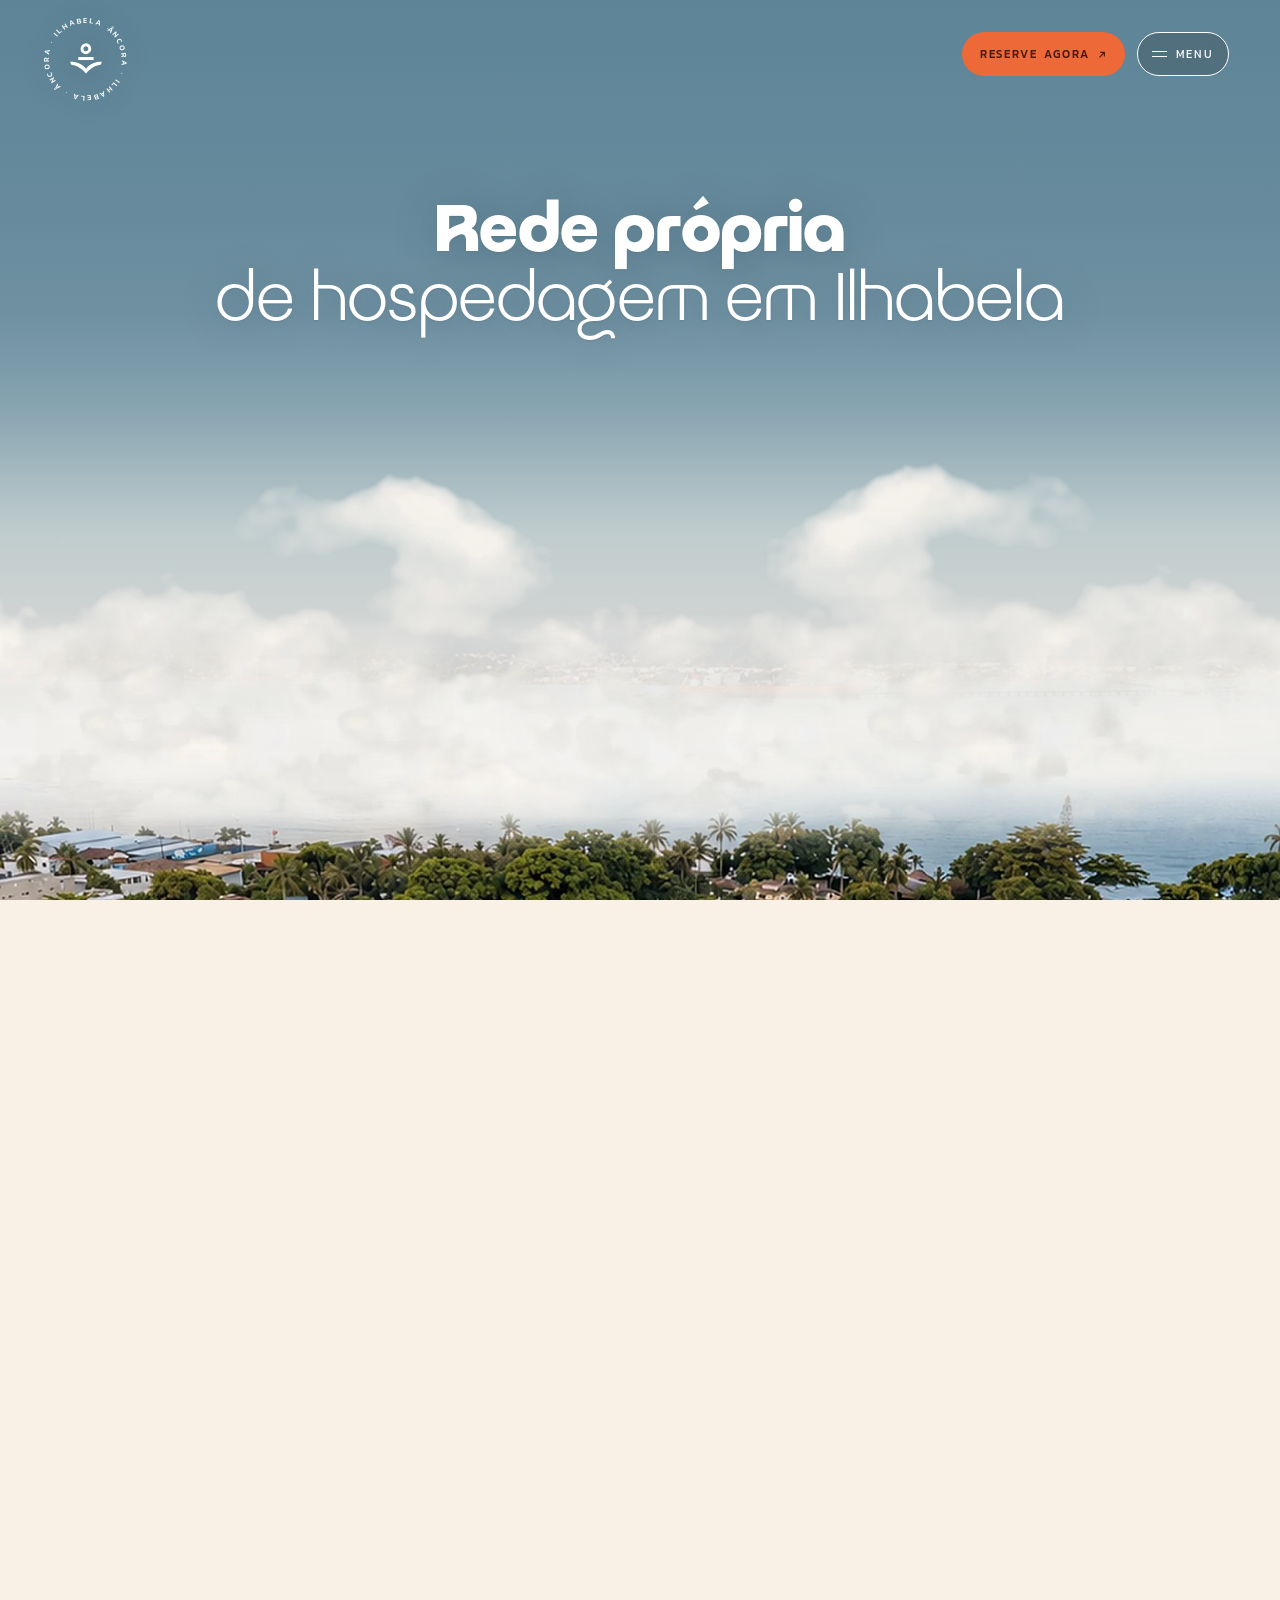
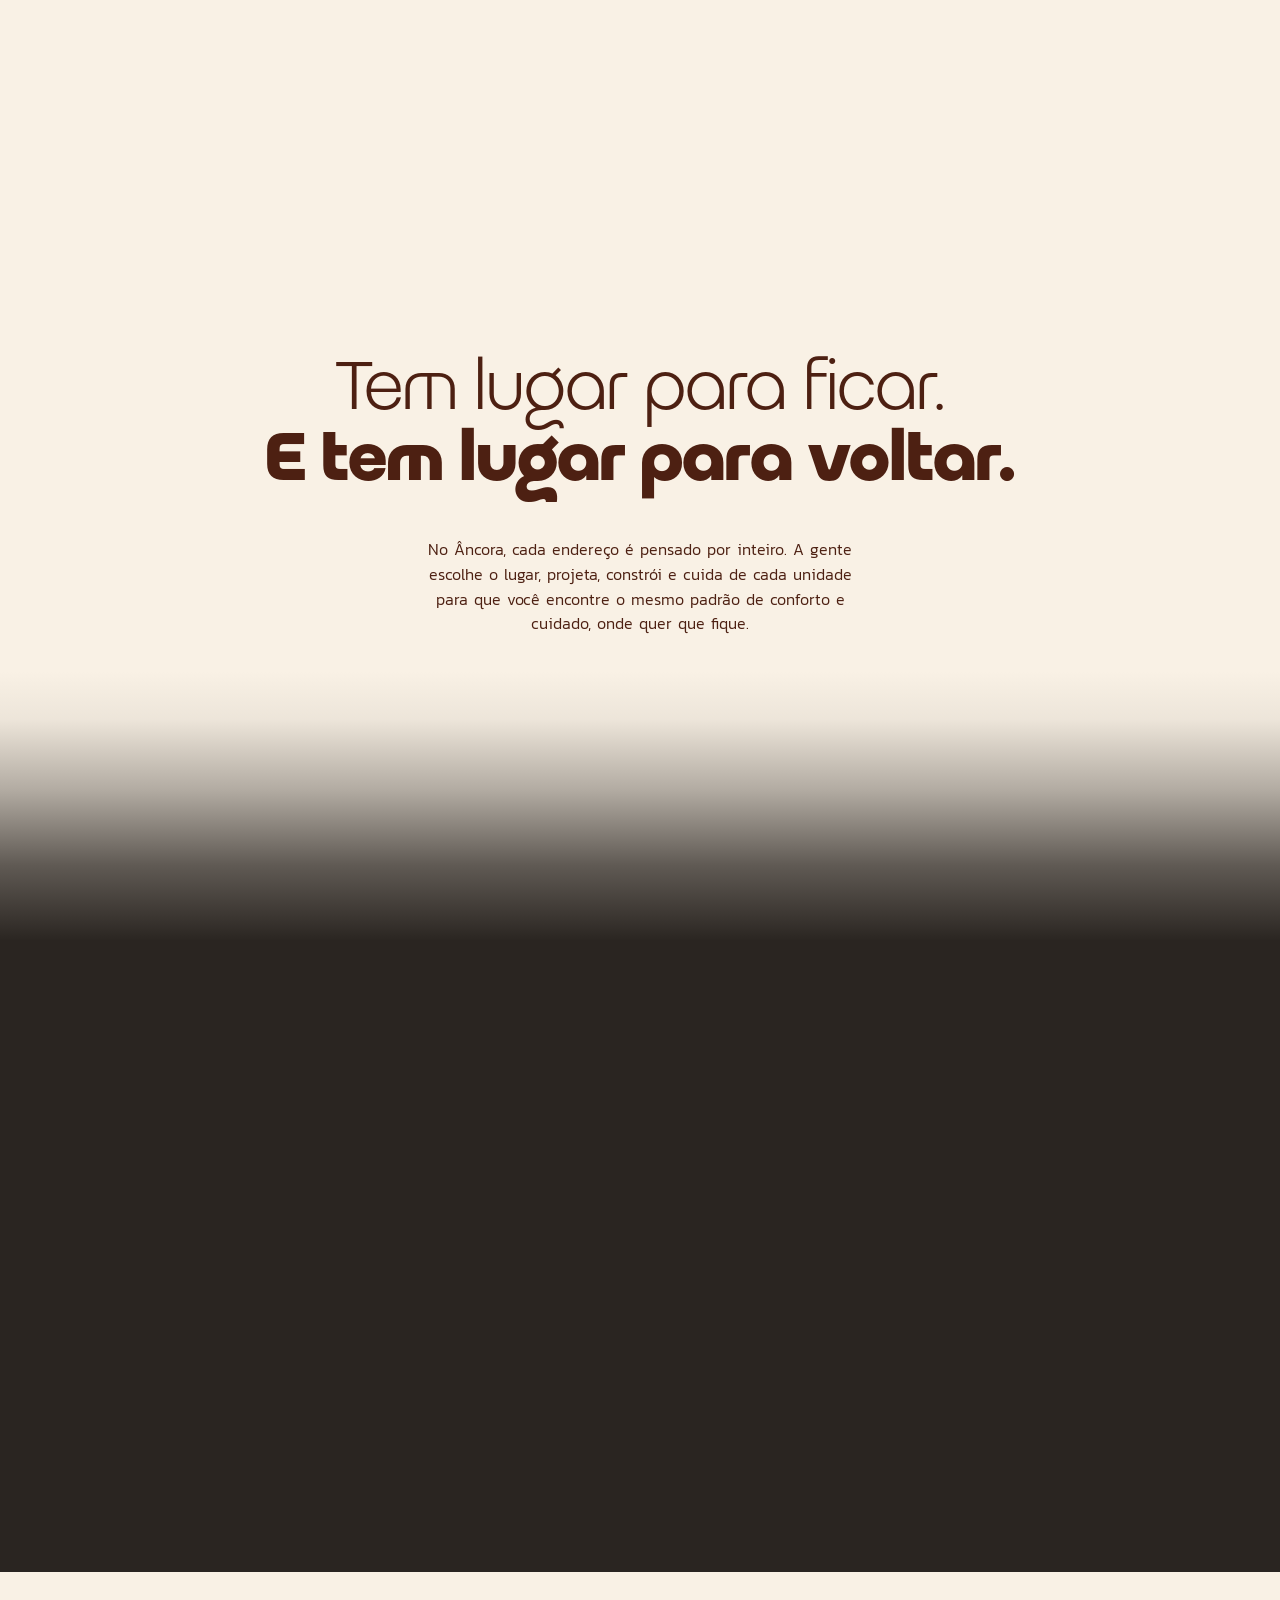
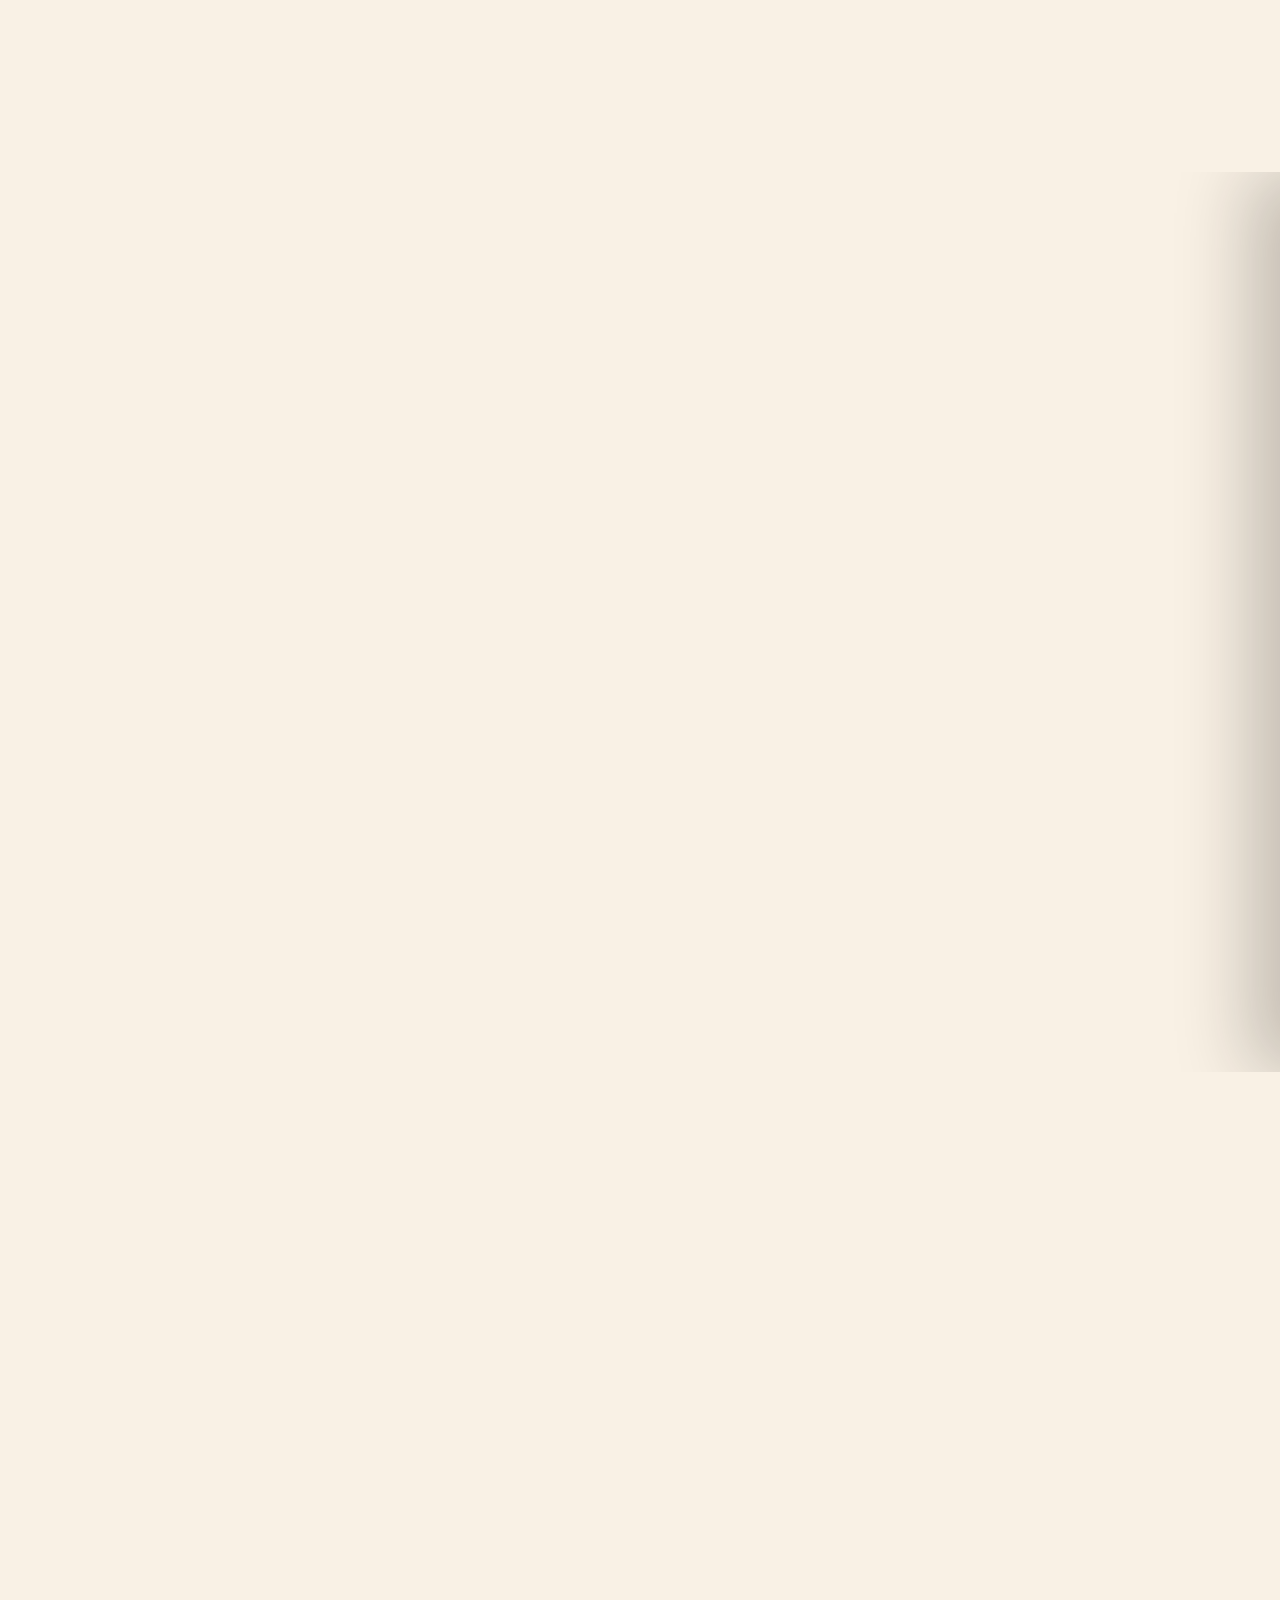
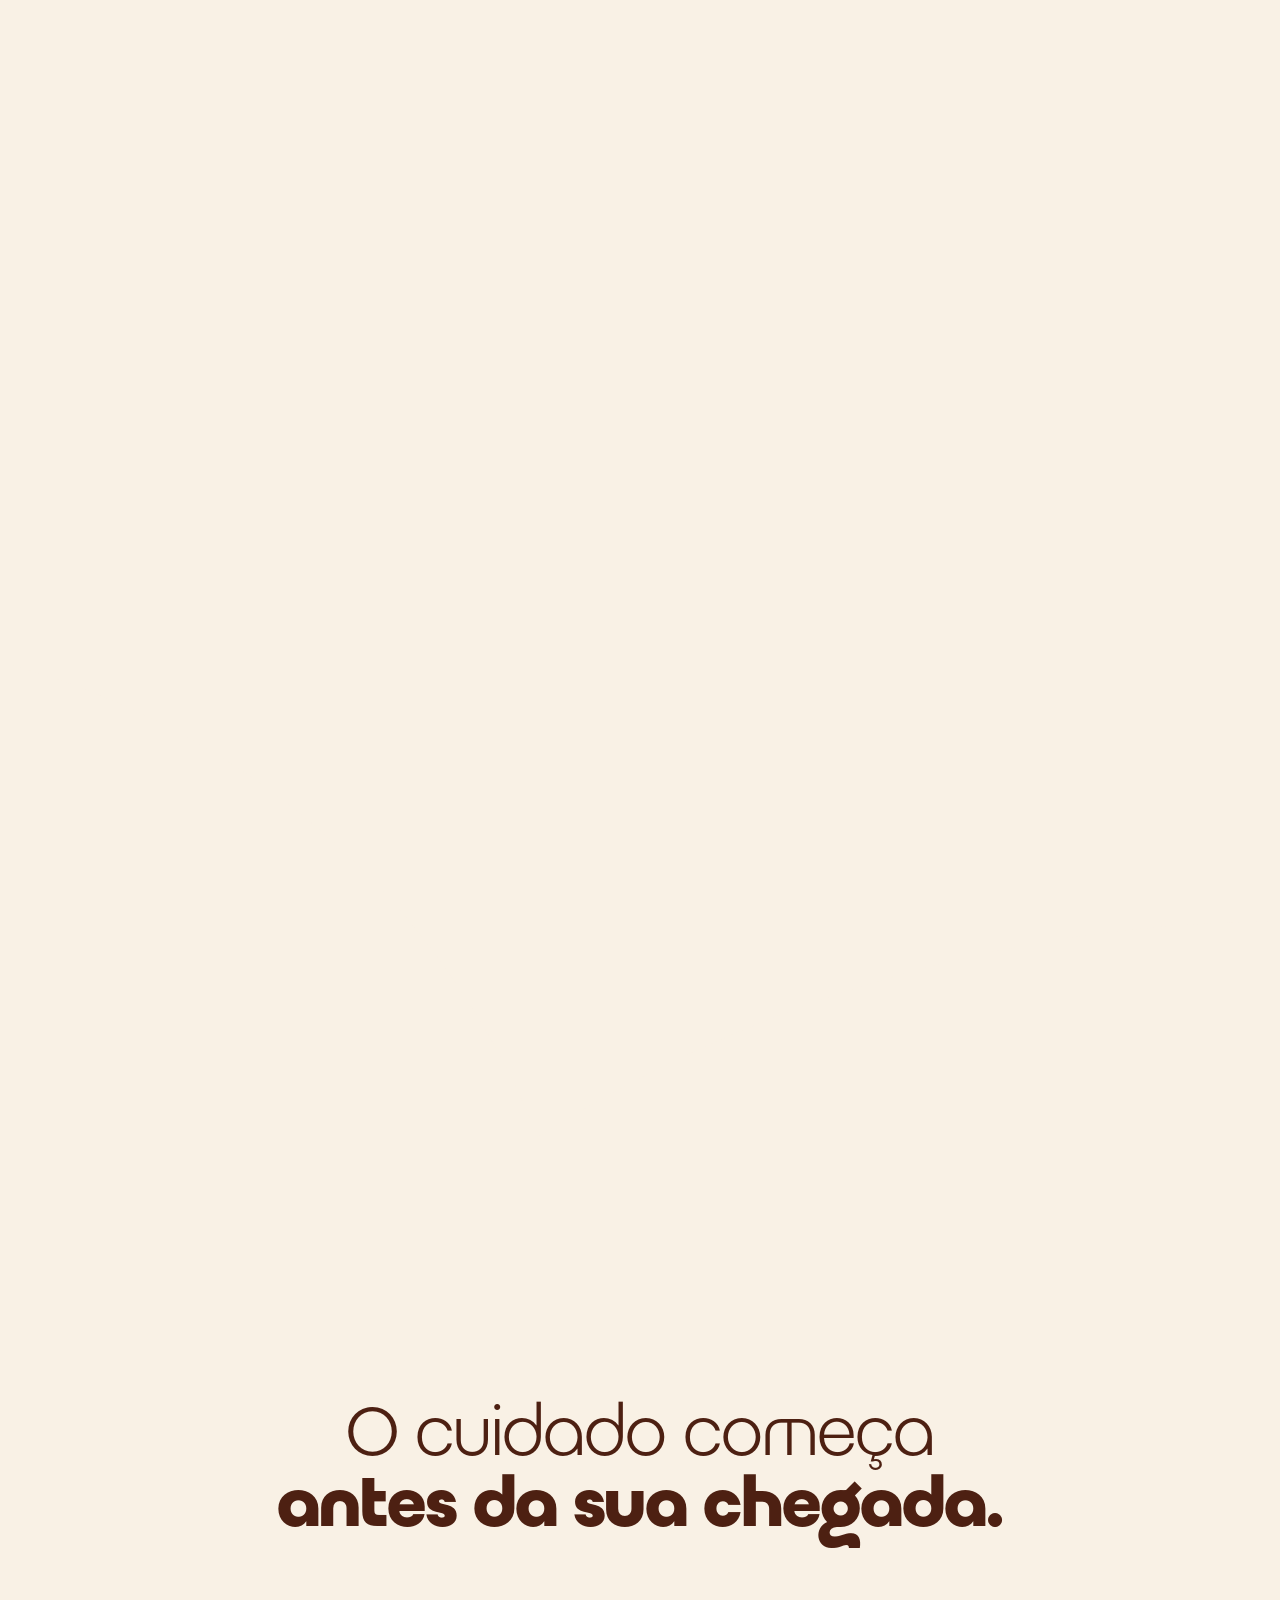
==== commit f554e9e8: "Add files via upload" ====
--- a/index.html
+++ b/index.html
@@ -40,7 +40,7 @@
 <!-- as fontes do título da chegada chegam antes; o resto vem do CSS -->
 <link rel="preload" href="fonts/anxler-800.woff2" as="font" type="font/woff2" crossorigin>
 <link rel="preload" href="fonts/anxler-300.woff2" as="font" type="font/woff2" crossorigin>
-<link rel="stylesheet" href="css/ancora.css?v=69">
+<link rel="stylesheet" href="css/ancora.css?v=67">
 <script>/* a chegada entra animada: até o script do fim da página rodar, o título fica escondido (no máximo 4 s, se algo falhar).
    A classe com-js diz ao CSS que a página vai ser montada pelo script (a lista das unidades reserva o seu espaço) */
 document.documentElement.classList.add('com-js');
@@ -327,27 +327,27 @@
         <ul class="pv-lista" id="provasGrade" aria-label="Avaliações de hóspedes no Airbnb">
         <li class="pv pv-1" data-tema="claro">
           <div class="pv-foto"><img src="img/pv-patio-noite2.webp" width="1536" height="1024" alt="" loading="lazy" decoding="async" style="object-position:42% 50%"></div>
-          <p class="pv-frase" aria-hidden="true"><span class="ln"><span><span class="aspa">“</span>Limpeza</span></span><span class="ln"><span><b>impecável”</b></span></span></p>
+          <p class="pv-frase" aria-hidden="true"><span class="ln"><span>Limpeza</span></span><span class="ln"><span><b>impecável</b></span></span></p>
           <div class="pv-corpo"><figure class="pv-cit"><blockquote class="pv-txt"><p>Estadia ótima, limpeza impecável, ambiente acolhedor, local seguro, localização ótima com mercados, padarias, farmácias, Mercado do Peixe, orla do Perequê, tudo próximo permitindo acesso a pé. <b>Será nosso cantinho para as próximas hospedagens.</b></p></blockquote><figcaption class="pv-quem"><span class="pv-nota"><span aria-hidden="true">★★★★★ Airbnb</span><span class="sr">Nota 5 de 5 no Airbnb</span></span><span class="pv-nome">Ana Paula e Gilliard</span><span class="rotulo">Vila Trancoso · Perequê</span></figcaption></figure></div>
         </li>
         <li class="pv pv-2" data-tema="claro">
           <div class="pv-foto"><img src="img/u5n-g4.webp" width="1672" height="941" alt="" loading="lazy" decoding="async" style="object-position:50% 55%"></div>
-          <p class="pv-frase" aria-hidden="true"><span class="ln"><span><b><span class="aspa">“</span>Mais bonito</b></span></span><span class="ln"><span>que nas fotos”</span></span></p>
+          <p class="pv-frase" aria-hidden="true"><span class="ln"><span><b>Mais bonito</b></span></span><span class="ln"><span>que nas fotos</span></span></p>
           <div class="pv-corpo"><figure class="pv-cit"><blockquote class="pv-txt"><p>O lugar é um charme, mais bonito que nas fotos inclusive. Ficamos encantados. Super limpinho, tudo em ordem. Simplesmente adoramos e <b>queremos voltar mais vezes.</b></p></blockquote><figcaption class="pv-quem"><span class="pv-nota"><span aria-hidden="true">★★★★★ Airbnb</span><span class="sr">Nota 5 de 5 no Airbnb</span></span><span class="pv-nome">Lilian</span><span class="rotulo">Center Caiçara · Perequê</span></figcaption></figure></div>
         </li>
         <li class="pv pv-3" data-tema="claro">
           <div class="pv-foto"><img src="img/pv-luz.webp" width="1189" height="1800" alt="" loading="lazy" decoding="async" style="object-position:50% 50%"></div>
-          <p class="pv-frase" aria-hidden="true"><span class="ln"><span><span class="aspa">“</span>Pensa num lugar</span></span><span class="ln"><span><b>maravilhoso”</b></span></span></p>
+          <p class="pv-frase" aria-hidden="true"><span class="ln"><span>Pensa num lugar</span></span><span class="ln"><span><b>maravilhoso</b></span></span></p>
           <div class="pv-corpo"><figure class="pv-cit"><blockquote class="pv-txt"><p>Fui comemorar 34 anos de casamento e foi tudo maravilhoso. Pensa num lugar maravilhoso, aconchegante, a anfitriã muito atenciosa, amei tudo e <b>logo voltarei novamente.</b> Podem ir sem medo, olha que sou chata com limpeza e lá estava impecável.</p></blockquote><figcaption class="pv-quem"><span class="pv-nota"><span aria-hidden="true">★★★★★ Airbnb</span><span class="sr">Nota 5 de 5 no Airbnb</span></span><span class="pv-nome">Sheila</span><span class="rotulo">Vila Trancoso · Perequê</span></figcaption></figure></div>
         </li>
         <li class="pv pv-4 pv-arco" data-tema="claro">
           <div class="pv-foto"><img src="img/pv-praia.webp" width="1700" height="1133" alt="" loading="lazy" decoding="async" style="object-position:38% 50%"></div>
-          <p class="pv-frase" aria-hidden="true"><span class="ln"><span><span class="aspa">“</span>Bem perto</span></span><span class="ln"><span><b>da praia”</b></span></span></p>
+          <p class="pv-frase" aria-hidden="true"><span class="ln"><span>Bem perto</span></span><span class="ln"><span><b>da praia</b></span></span></p>
           <div class="pv-corpo"><figure class="pv-cit"><blockquote class="pv-txt"><p>Casa extremamente limpa e aconchegante como nas fotos. Bem perto da praia. Amamos conhecer o local, além de fácil acesso é bem seguro. <b>Com certeza voltaremos mais vezes!</b></p></blockquote><figcaption class="pv-quem"><span class="pv-nota"><span aria-hidden="true">★★★★★ Airbnb</span><span class="sr">Nota 5 de 5 no Airbnb</span></span><span class="pv-nome">Aline</span><span class="rotulo">Vila Trancoso · Itaquanduba</span></figcaption></figure></div>
         </li>
         <li class="pv pv-5" data-tema="claro">
           <div class="pv-foto"><img src="img/pv-quarto-cc.webp" width="1600" height="1034" alt="" loading="lazy" decoding="async" style="object-position:50% 55%"></div>
-          <p class="pv-frase" aria-hidden="true"><span class="ln"><span><b><span class="aspa">“</span>Organizado</b></span></span><span class="ln"><span>e confortável”</span></span></p>
+          <p class="pv-frase" aria-hidden="true"><span class="ln"><span><b>Organizado</b></span></span><span class="ln"><span>e confortável</span></span></p>
           <div class="pv-corpo"><figure class="pv-cit"><blockquote class="pv-txt"><p>O espaço estava exatamente como anunciado, muito limpo, organizado e confortável. A comunicação com o anfitrião foi excelente desde a reserva até o check-out. <b>Com certeza voltaríamos</b> e recomendamos a hospedagem a outros viajantes.</p></blockquote><figcaption class="pv-quem"><span class="pv-nota"><span aria-hidden="true">★★★★★ Airbnb</span><span class="sr">Nota 5 de 5 no Airbnb</span></span><span class="pv-nome">Camila</span><span class="rotulo">Center Caiçara · Perequê</span></figcaption></figure></div>
         </li>
         </ul>
@@ -356,7 +356,7 @@
           <div class="pv-fim" data-tema="escuro">
             <div class="pv-foto" aria-hidden="true"><img src="img/u3n-g5.webp" width="1536" height="1024" alt="" loading="lazy" decoding="async"></div>
             <div class="pv-fim-txt">
-              <p class="pv-frase" aria-hidden="true"><span class="ln"><span><span class="aspa">“</span>Um dos nossos</span></span><span class="ln"><span><b>lugares favoritos”</b></span></span></p>
+              <p class="pv-frase" aria-hidden="true"><span class="ln"><span>Um dos nossos</span></span><span class="ln"><span><b>lugares favoritos</b></span></span></p>
               <div class="pv-corpo"><figure class="pv-cit"><blockquote class="pv-txt"><p>A localização é perfeita, super perto da balsa e com tudo à mão. Todas as mensagens foram respondidas super rápido e com muita atenção. <b>Sem dúvidas já se tornou um dos nossos lugares favoritos para se hospedar em Ilhabela.</b></p></blockquote><figcaption class="pv-quem"><span class="pv-nota"><span aria-hidden="true">★★★★★ Airbnb</span><span class="sr">Nota 5 de 5 no Airbnb</span></span><span class="pv-nome">Juan</span><span class="rotulo">Cubs · Perequê</span></figcaption></figure></div>
             </div>
           </div>
@@ -452,6 +452,6 @@
 <script src="js/lib/ScrollTrigger-3.13.0.min.js" defer></script>
 <script src="js/lib/SplitText-3.13.0.min.js" defer></script>
 <script src="js/lib/lenis-1.3.21.min.js" defer></script>
-<script src="js/ancora.js?v=69" defer></script>
+<script src="js/ancora.js?v=67" defer></script>
 </body>
 </html>
--- a/css/ancora.css
+++ b/css/ancora.css
@@ -189,10 +189,6 @@
 .pv-frase .ln{display:block}
 .pv-frase .ln > span{display:block}
 .pv-frase b{font-weight:800}
-/* a frase grande vem entre aspas, no peso da palavra ao lado; a de abertura fica pendurada à esquerda, para as letras alinharem
-   com o trecho e a foto do depoimento */
-.pv-frase .ln > span{position:relative}
-.pv-frase .aspa{position:absolute;right:100%;top:0}
 .pv-cit{margin:0;display:grid;gap:14px}
 .pv-txt{margin:0}
 .pv-txt p{font-size:clamp(.95rem,.98vw,1.12rem);line-height:1.6;text-wrap:pretty}
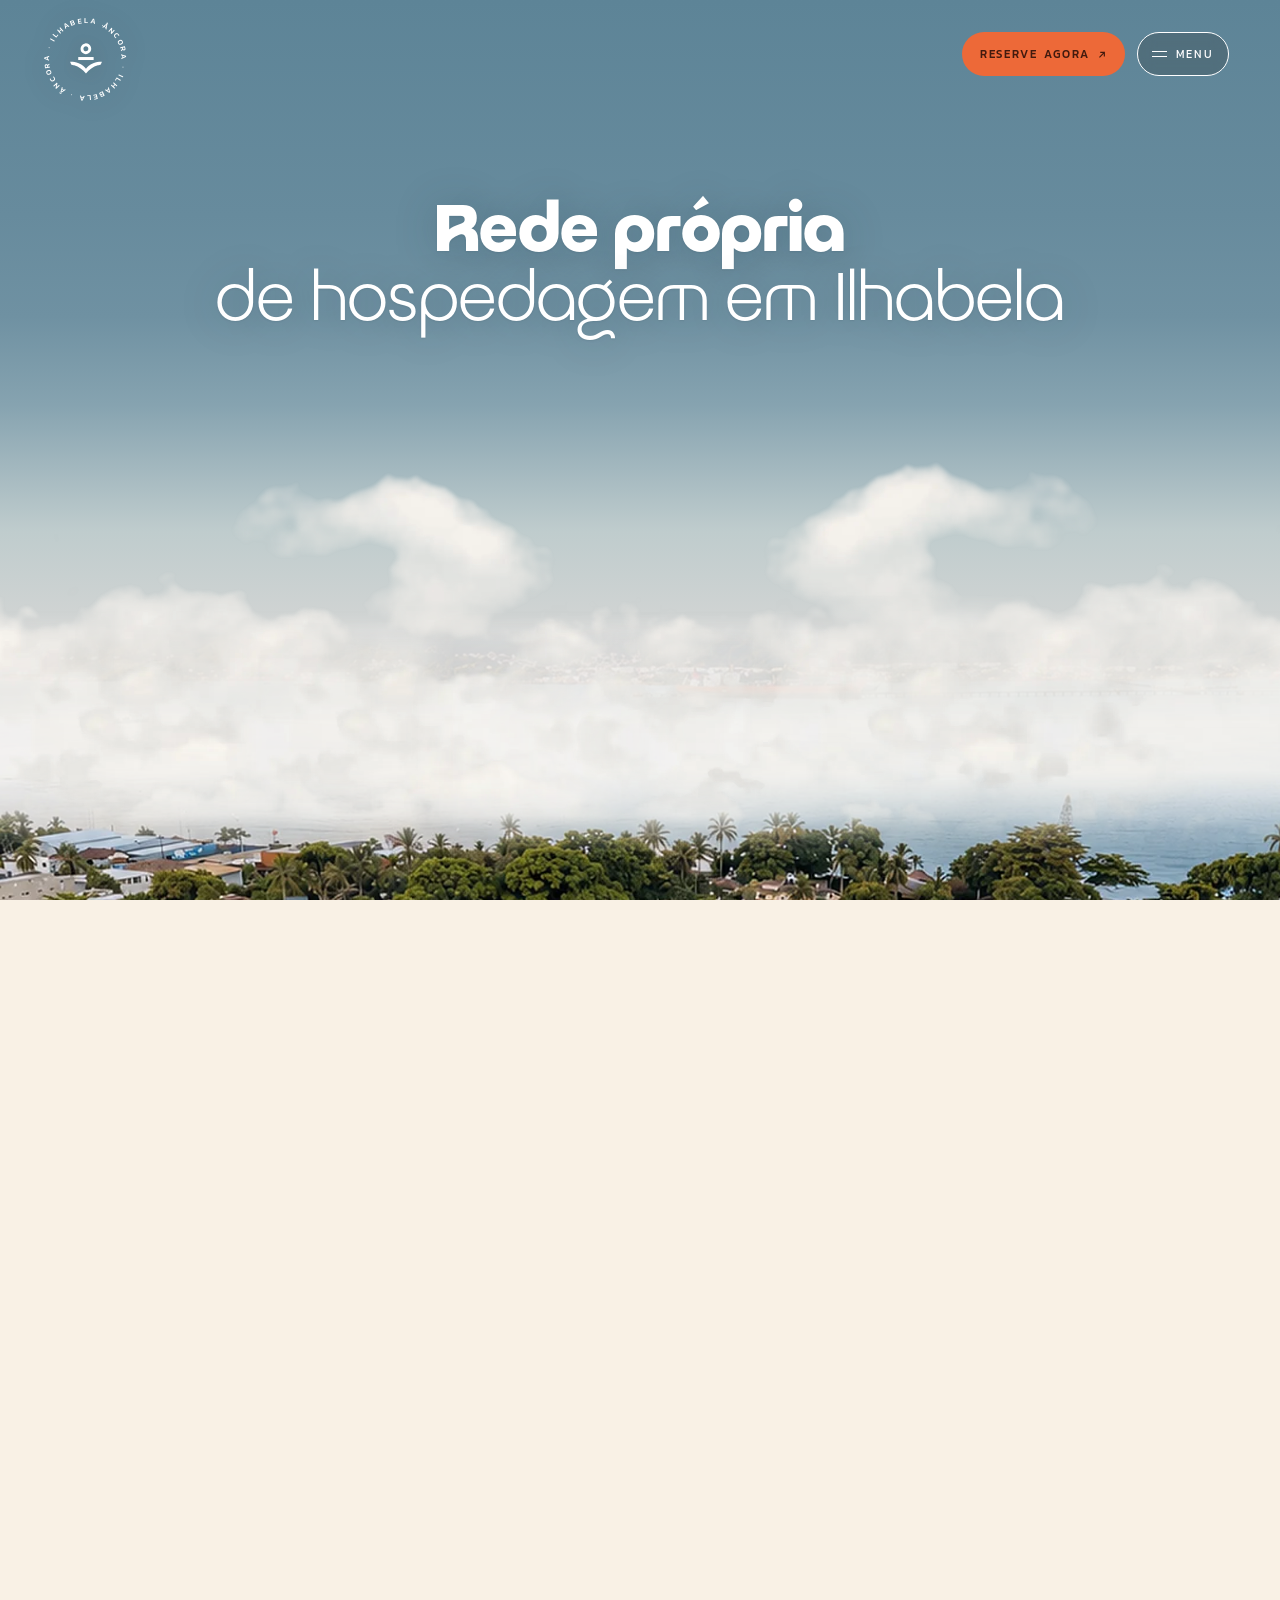
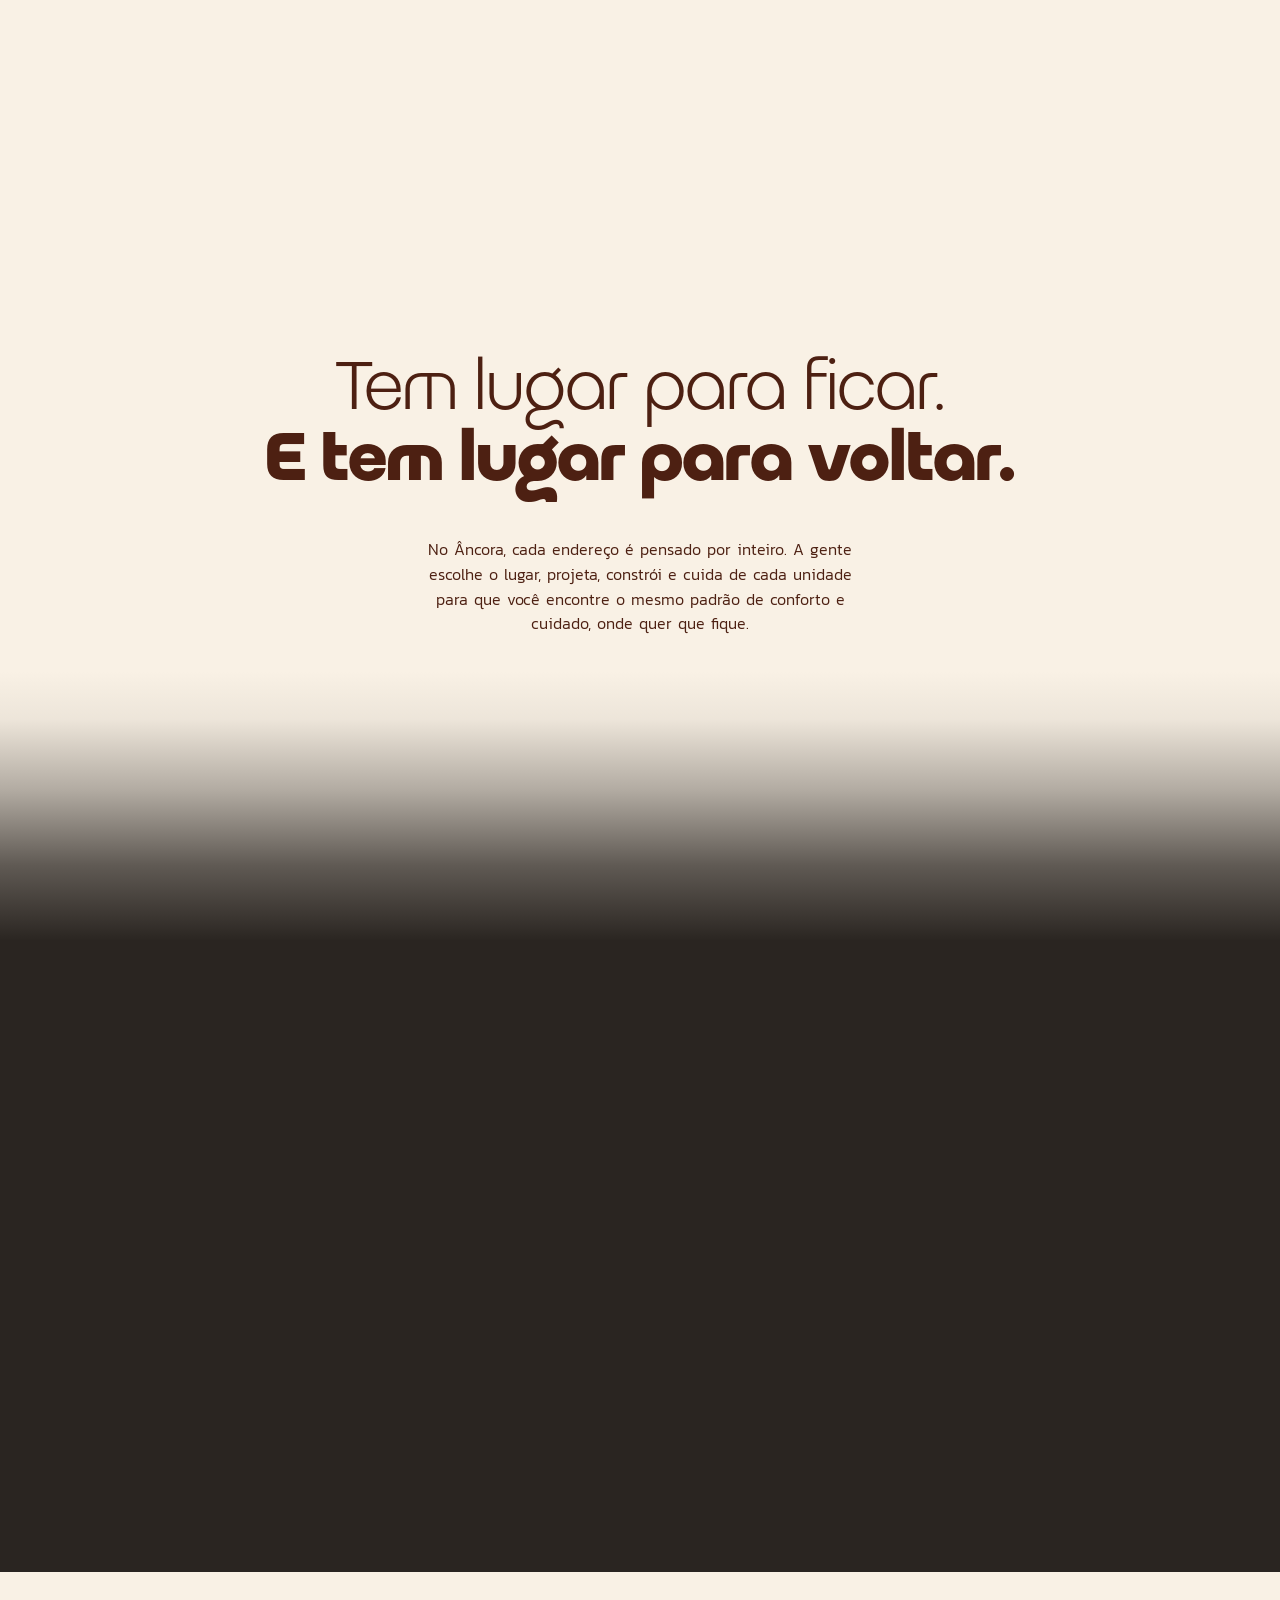
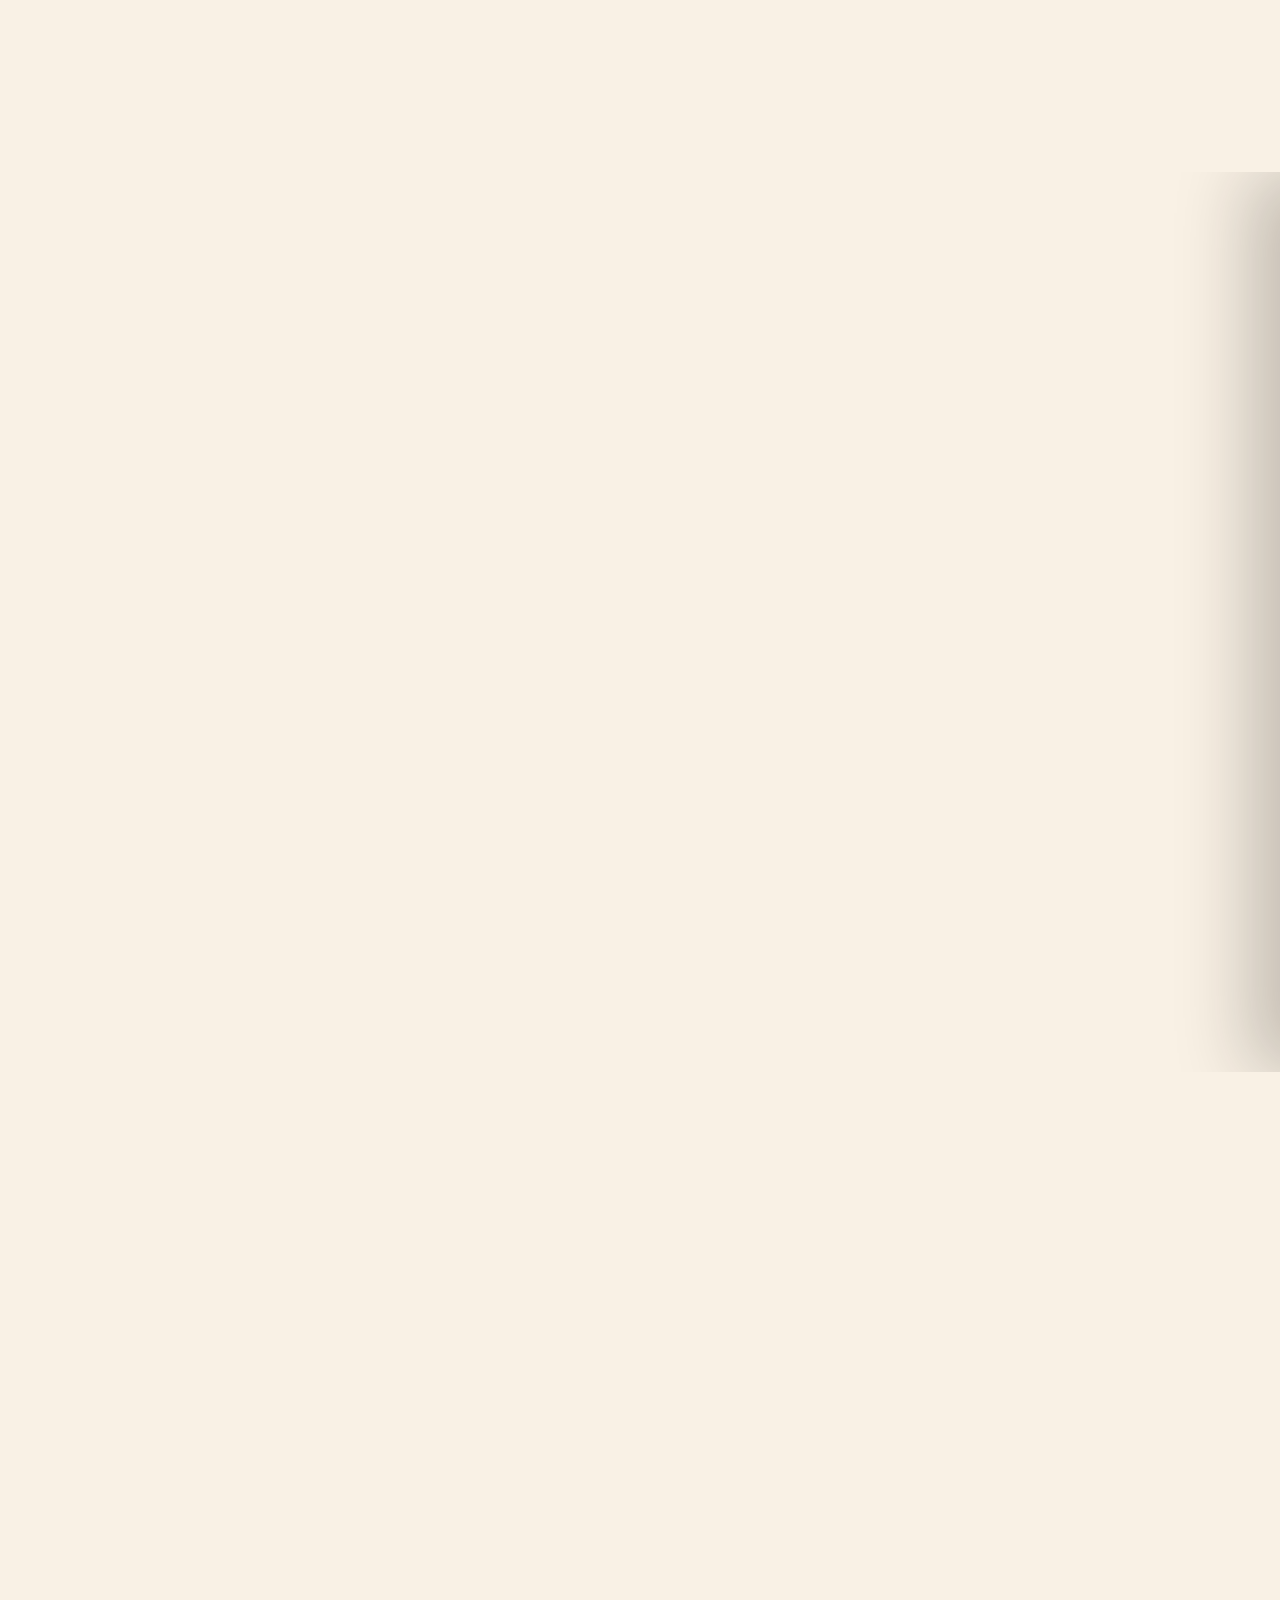
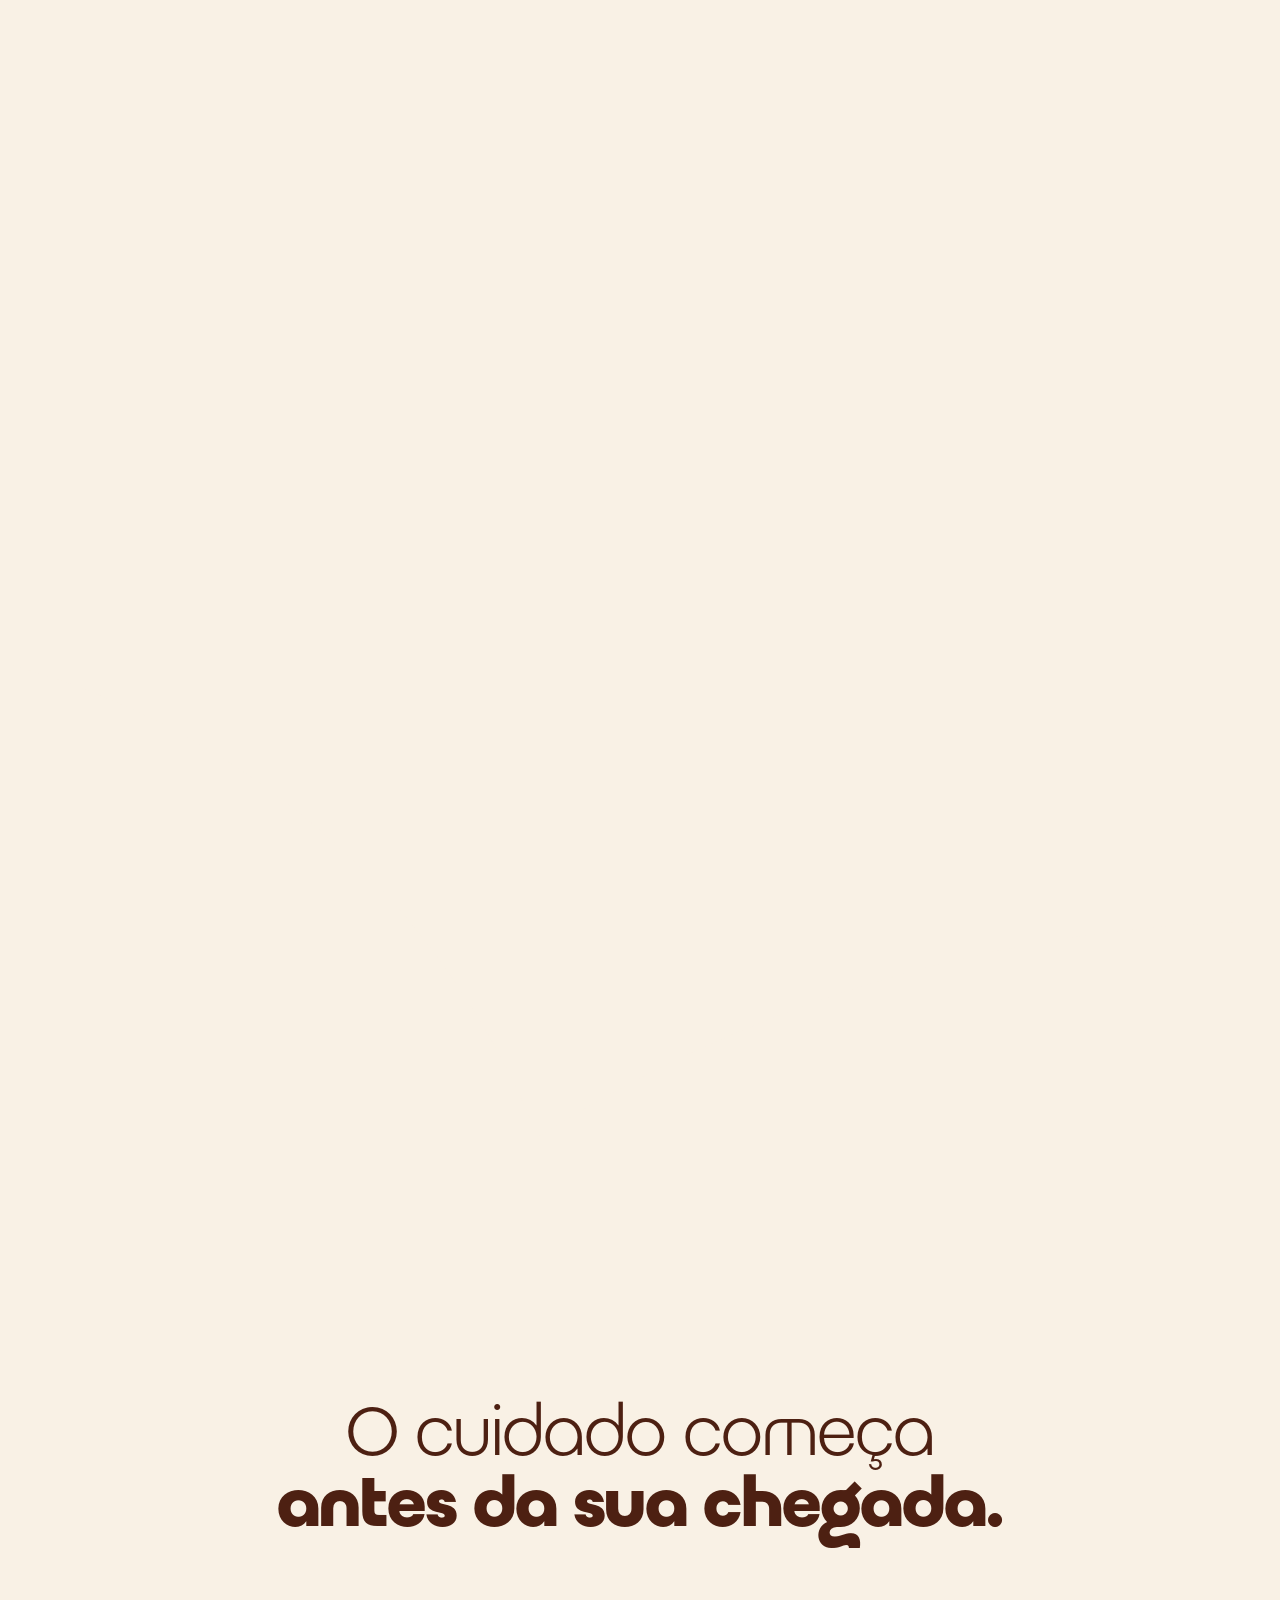
==== commit 33a26dad: "Add files via upload" ====
--- a/index.html
+++ b/index.html
@@ -40,7 +40,7 @@
 <!-- as fontes do título da chegada chegam antes; o resto vem do CSS -->
 <link rel="preload" href="fonts/anxler-800.woff2" as="font" type="font/woff2" crossorigin>
 <link rel="preload" href="fonts/anxler-300.woff2" as="font" type="font/woff2" crossorigin>
-<link rel="stylesheet" href="css/ancora.css?v=67">
+<link rel="stylesheet" href="css/ancora.css?v=69">
 <script>/* a chegada entra animada: até o script do fim da página rodar, o título fica escondido (no máximo 4 s, se algo falhar).
    A classe com-js diz ao CSS que a página vai ser montada pelo script (a lista das unidades reserva o seu espaço) */
 document.documentElement.classList.add('com-js');
@@ -326,28 +326,28 @@
         </div>
         <ul class="pv-lista" id="provasGrade" aria-label="Avaliações de hóspedes no Airbnb">
         <li class="pv pv-1" data-tema="claro">
-          <div class="pv-foto"><img src="img/pv-patio-noite2.webp" width="1536" height="1024" alt="" loading="lazy" decoding="async" style="object-position:42% 50%"></div>
-          <p class="pv-frase" aria-hidden="true"><span class="ln"><span>Limpeza</span></span><span class="ln"><span><b>impecável</b></span></span></p>
+          <div class="pv-foto"><img src="img/pv-patio-dia.webp" width="1547" height="1016" alt="" loading="lazy" decoding="async" style="object-position:44% 50%"></div>
+          <p class="pv-frase" aria-hidden="true"><span class="ln"><span><span class="aspa">“</span>Limpeza</span></span><span class="ln"><span><b>impecável”</b></span></span></p>
           <div class="pv-corpo"><figure class="pv-cit"><blockquote class="pv-txt"><p>Estadia ótima, limpeza impecável, ambiente acolhedor, local seguro, localização ótima com mercados, padarias, farmácias, Mercado do Peixe, orla do Perequê, tudo próximo permitindo acesso a pé. <b>Será nosso cantinho para as próximas hospedagens.</b></p></blockquote><figcaption class="pv-quem"><span class="pv-nota"><span aria-hidden="true">★★★★★ Airbnb</span><span class="sr">Nota 5 de 5 no Airbnb</span></span><span class="pv-nome">Ana Paula e Gilliard</span><span class="rotulo">Vila Trancoso · Perequê</span></figcaption></figure></div>
         </li>
         <li class="pv pv-2" data-tema="claro">
           <div class="pv-foto"><img src="img/u5n-g4.webp" width="1672" height="941" alt="" loading="lazy" decoding="async" style="object-position:50% 55%"></div>
-          <p class="pv-frase" aria-hidden="true"><span class="ln"><span><b>Mais bonito</b></span></span><span class="ln"><span>que nas fotos</span></span></p>
+          <p class="pv-frase" aria-hidden="true"><span class="ln"><span><b><span class="aspa">“</span>Mais bonito</b></span></span><span class="ln"><span>que nas fotos”</span></span></p>
           <div class="pv-corpo"><figure class="pv-cit"><blockquote class="pv-txt"><p>O lugar é um charme, mais bonito que nas fotos inclusive. Ficamos encantados. Super limpinho, tudo em ordem. Simplesmente adoramos e <b>queremos voltar mais vezes.</b></p></blockquote><figcaption class="pv-quem"><span class="pv-nota"><span aria-hidden="true">★★★★★ Airbnb</span><span class="sr">Nota 5 de 5 no Airbnb</span></span><span class="pv-nome">Lilian</span><span class="rotulo">Center Caiçara · Perequê</span></figcaption></figure></div>
         </li>
         <li class="pv pv-3" data-tema="claro">
           <div class="pv-foto"><img src="img/pv-luz.webp" width="1189" height="1800" alt="" loading="lazy" decoding="async" style="object-position:50% 50%"></div>
-          <p class="pv-frase" aria-hidden="true"><span class="ln"><span>Pensa num lugar</span></span><span class="ln"><span><b>maravilhoso</b></span></span></p>
+          <p class="pv-frase folga" aria-hidden="true"><span class="ln"><span><span class="aspa">“</span>Pensa num lugar</span></span><span class="ln"><span><b>maravilhoso”</b></span></span></p>
           <div class="pv-corpo"><figure class="pv-cit"><blockquote class="pv-txt"><p>Fui comemorar 34 anos de casamento e foi tudo maravilhoso. Pensa num lugar maravilhoso, aconchegante, a anfitriã muito atenciosa, amei tudo e <b>logo voltarei novamente.</b> Podem ir sem medo, olha que sou chata com limpeza e lá estava impecável.</p></blockquote><figcaption class="pv-quem"><span class="pv-nota"><span aria-hidden="true">★★★★★ Airbnb</span><span class="sr">Nota 5 de 5 no Airbnb</span></span><span class="pv-nome">Sheila</span><span class="rotulo">Vila Trancoso · Perequê</span></figcaption></figure></div>
         </li>
         <li class="pv pv-4 pv-arco" data-tema="claro">
           <div class="pv-foto"><img src="img/pv-praia.webp" width="1700" height="1133" alt="" loading="lazy" decoding="async" style="object-position:38% 50%"></div>
-          <p class="pv-frase" aria-hidden="true"><span class="ln"><span>Bem perto</span></span><span class="ln"><span><b>da praia</b></span></span></p>
+          <p class="pv-frase" aria-hidden="true"><span class="ln"><span><span class="aspa">“</span>Bem perto</span></span><span class="ln"><span><b>da praia”</b></span></span></p>
           <div class="pv-corpo"><figure class="pv-cit"><blockquote class="pv-txt"><p>Casa extremamente limpa e aconchegante como nas fotos. Bem perto da praia. Amamos conhecer o local, além de fácil acesso é bem seguro. <b>Com certeza voltaremos mais vezes!</b></p></blockquote><figcaption class="pv-quem"><span class="pv-nota"><span aria-hidden="true">★★★★★ Airbnb</span><span class="sr">Nota 5 de 5 no Airbnb</span></span><span class="pv-nome">Aline</span><span class="rotulo">Vila Trancoso · Itaquanduba</span></figcaption></figure></div>
         </li>
         <li class="pv pv-5" data-tema="claro">
           <div class="pv-foto"><img src="img/pv-quarto-cc.webp" width="1600" height="1034" alt="" loading="lazy" decoding="async" style="object-position:50% 55%"></div>
-          <p class="pv-frase" aria-hidden="true"><span class="ln"><span><b>Organizado</b></span></span><span class="ln"><span>e confortável</span></span></p>
+          <p class="pv-frase" aria-hidden="true"><span class="ln"><span><b><span class="aspa">“</span>Organizado</b></span></span><span class="ln"><span>e confortável”</span></span></p>
           <div class="pv-corpo"><figure class="pv-cit"><blockquote class="pv-txt"><p>O espaço estava exatamente como anunciado, muito limpo, organizado e confortável. A comunicação com o anfitrião foi excelente desde a reserva até o check-out. <b>Com certeza voltaríamos</b> e recomendamos a hospedagem a outros viajantes.</p></blockquote><figcaption class="pv-quem"><span class="pv-nota"><span aria-hidden="true">★★★★★ Airbnb</span><span class="sr">Nota 5 de 5 no Airbnb</span></span><span class="pv-nome">Camila</span><span class="rotulo">Center Caiçara · Perequê</span></figcaption></figure></div>
         </li>
         </ul>
@@ -356,7 +356,7 @@
           <div class="pv-fim" data-tema="escuro">
             <div class="pv-foto" aria-hidden="true"><img src="img/u3n-g5.webp" width="1536" height="1024" alt="" loading="lazy" decoding="async"></div>
             <div class="pv-fim-txt">
-              <p class="pv-frase" aria-hidden="true"><span class="ln"><span>Um dos nossos</span></span><span class="ln"><span><b>lugares favoritos</b></span></span></p>
+              <p class="pv-frase" aria-hidden="true"><span class="ln"><span><span class="aspa">“</span>Um dos nossos</span></span><span class="ln"><span><b>lugares favoritos”</b></span></span></p>
               <div class="pv-corpo"><figure class="pv-cit"><blockquote class="pv-txt"><p>A localização é perfeita, super perto da balsa e com tudo à mão. Todas as mensagens foram respondidas super rápido e com muita atenção. <b>Sem dúvidas já se tornou um dos nossos lugares favoritos para se hospedar em Ilhabela.</b></p></blockquote><figcaption class="pv-quem"><span class="pv-nota"><span aria-hidden="true">★★★★★ Airbnb</span><span class="sr">Nota 5 de 5 no Airbnb</span></span><span class="pv-nome">Juan</span><span class="rotulo">Cubs · Perequê</span></figcaption></figure></div>
             </div>
           </div>
@@ -452,6 +452,6 @@
 <script src="js/lib/ScrollTrigger-3.13.0.min.js" defer></script>
 <script src="js/lib/SplitText-3.13.0.min.js" defer></script>
 <script src="js/lib/lenis-1.3.21.min.js" defer></script>
-<script src="js/ancora.js?v=67" defer></script>
+<script src="js/ancora.js?v=69" defer></script>
 </body>
 </html>
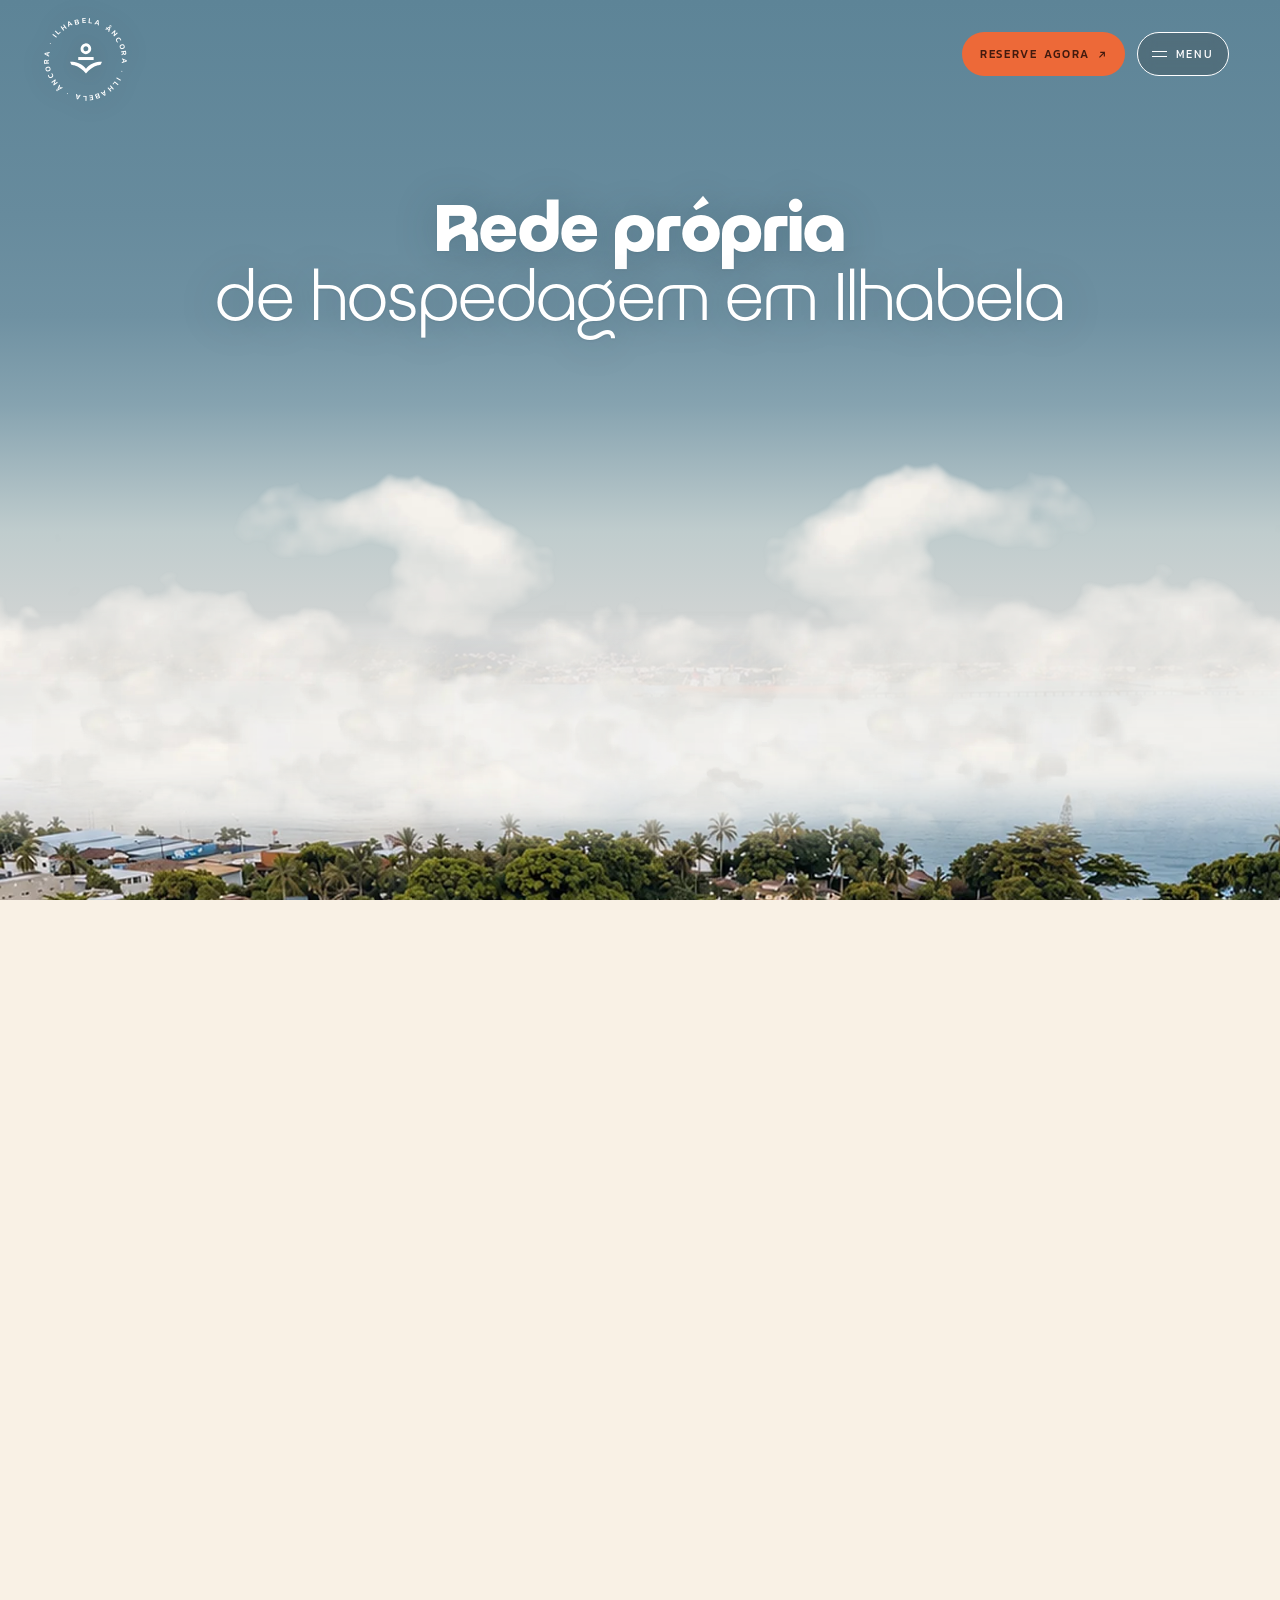
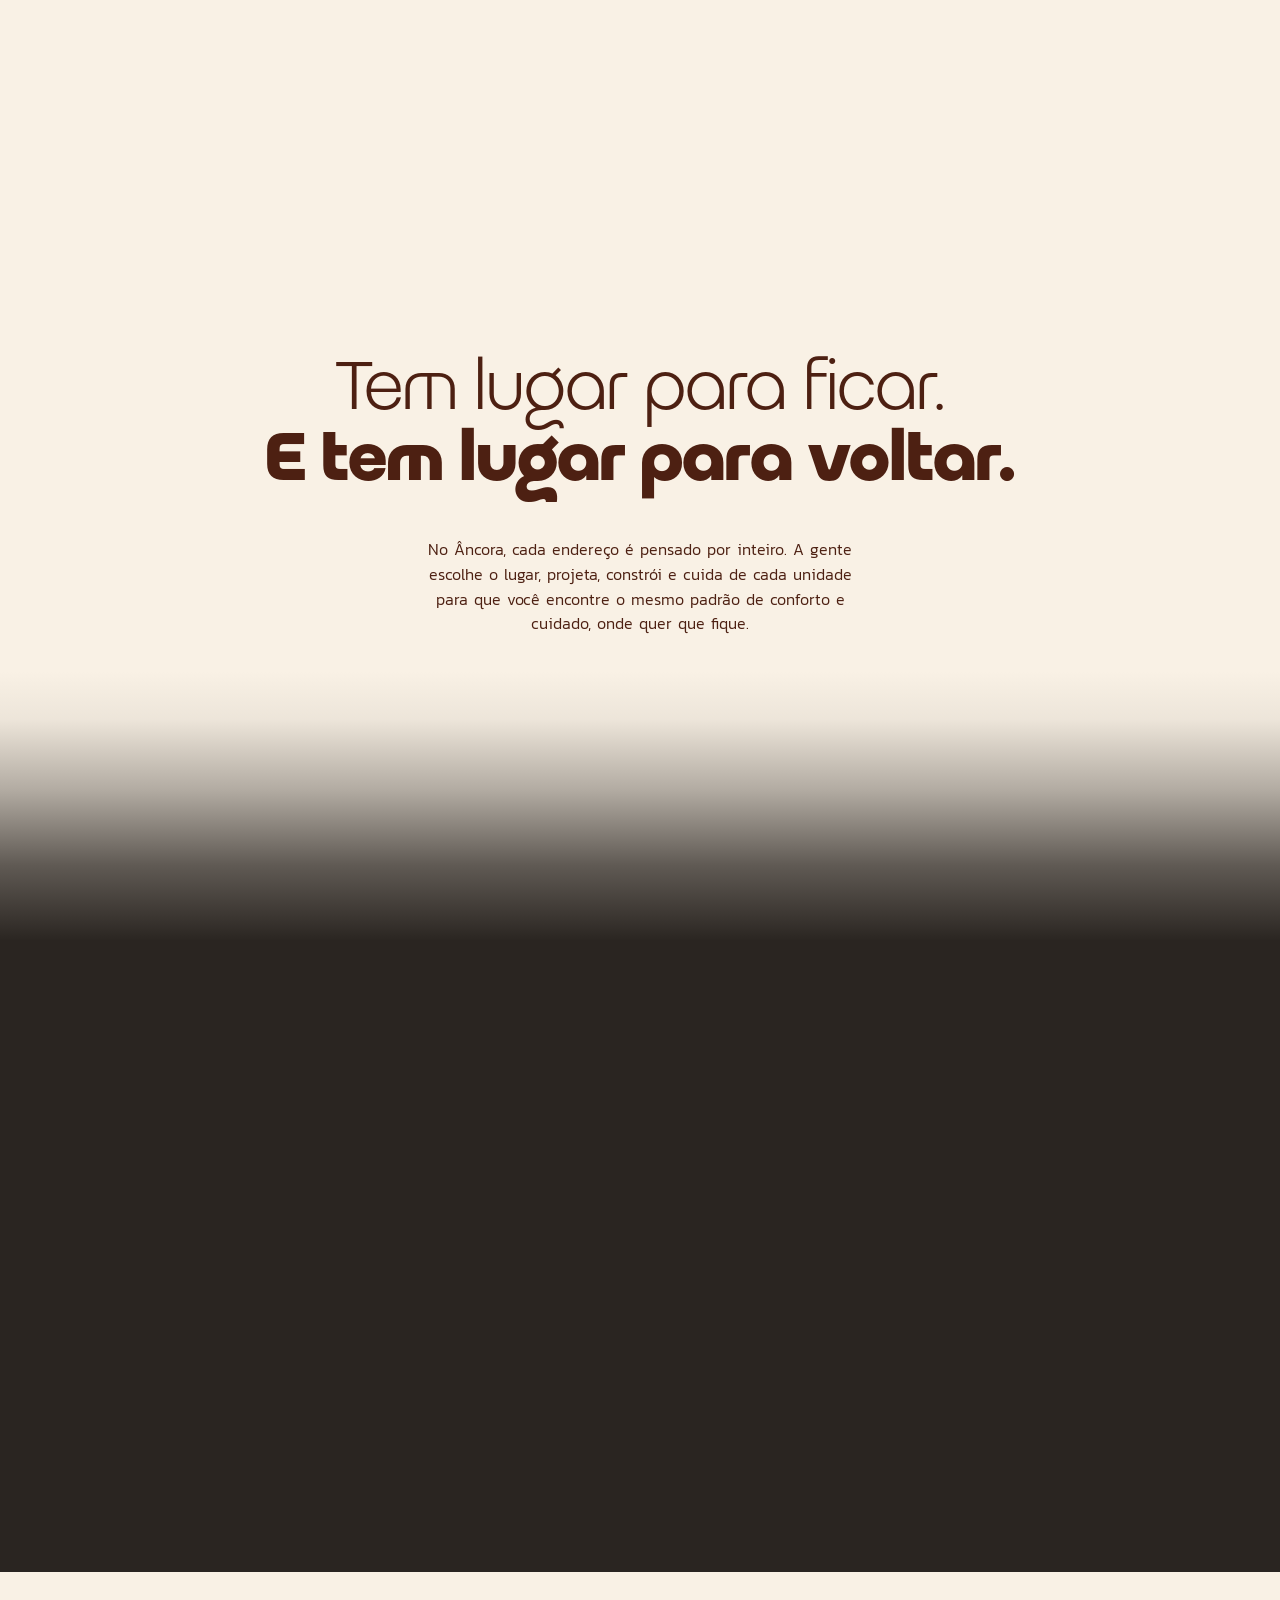
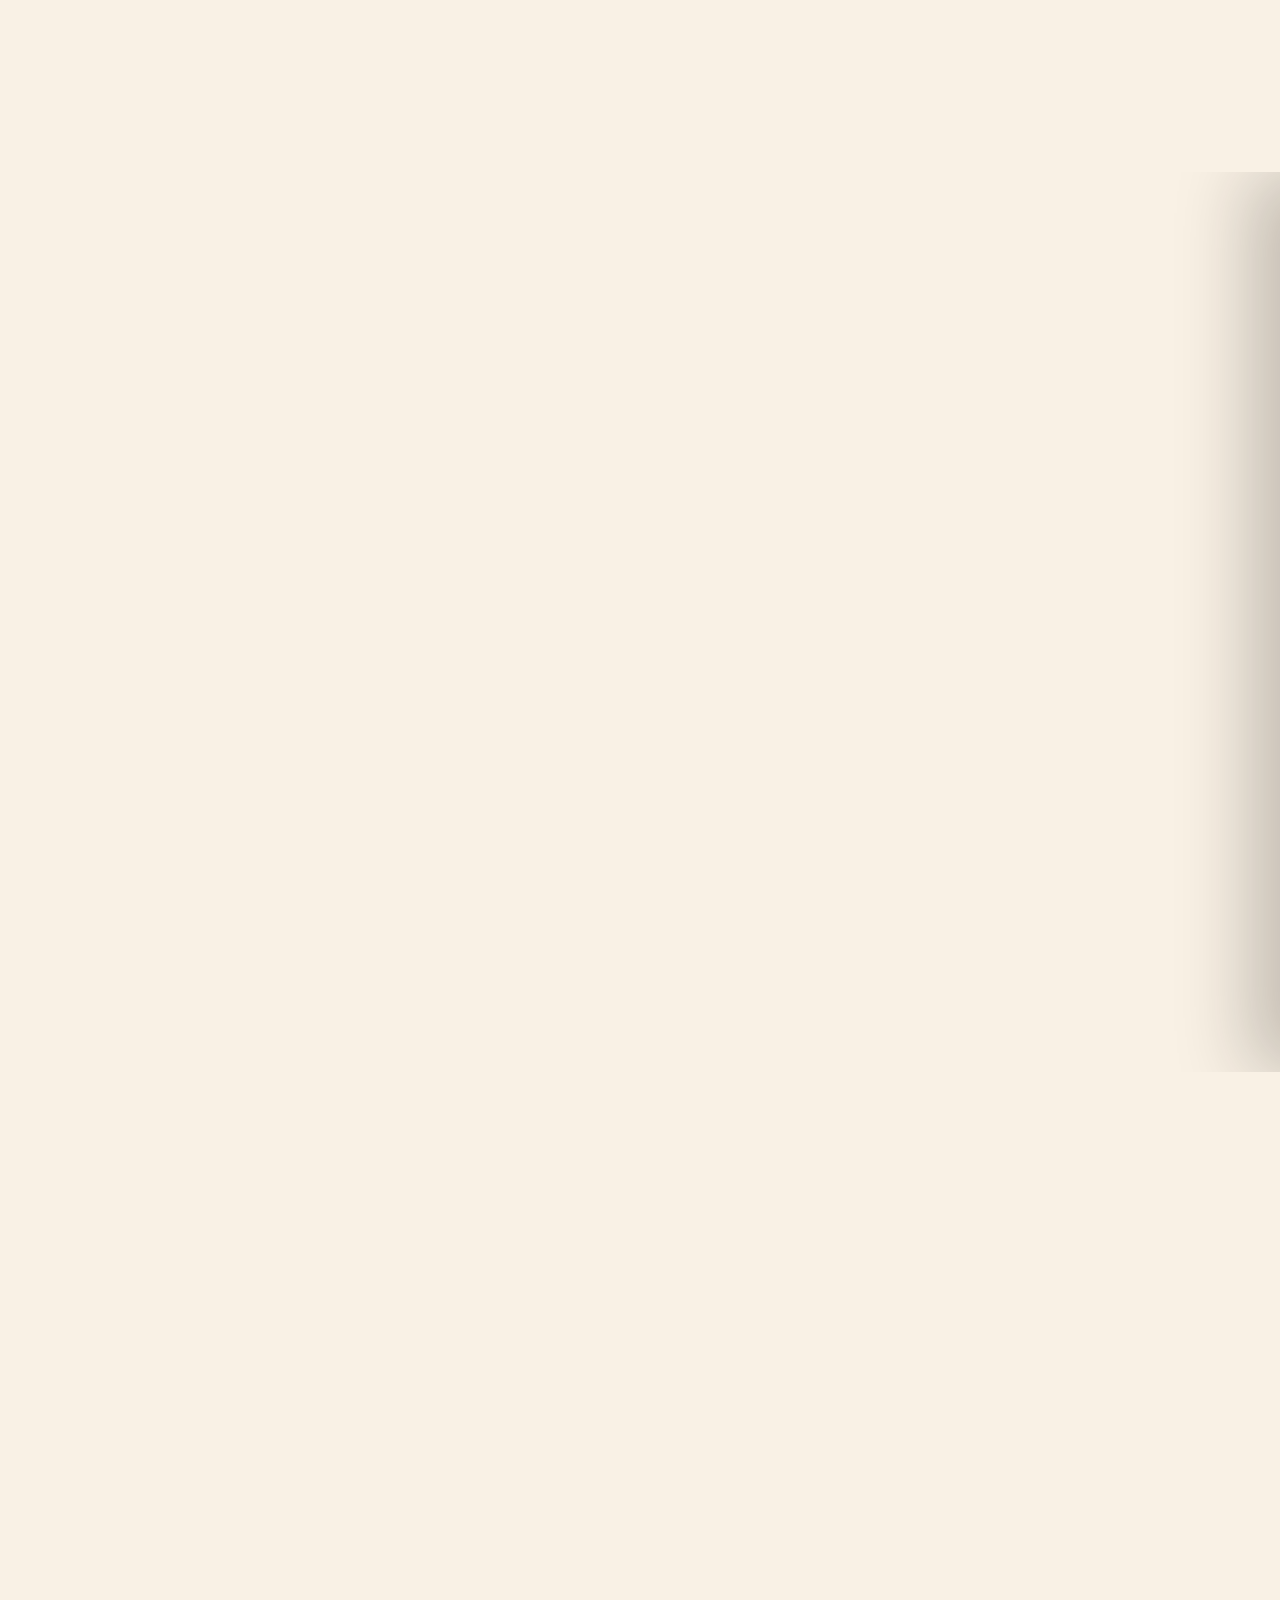
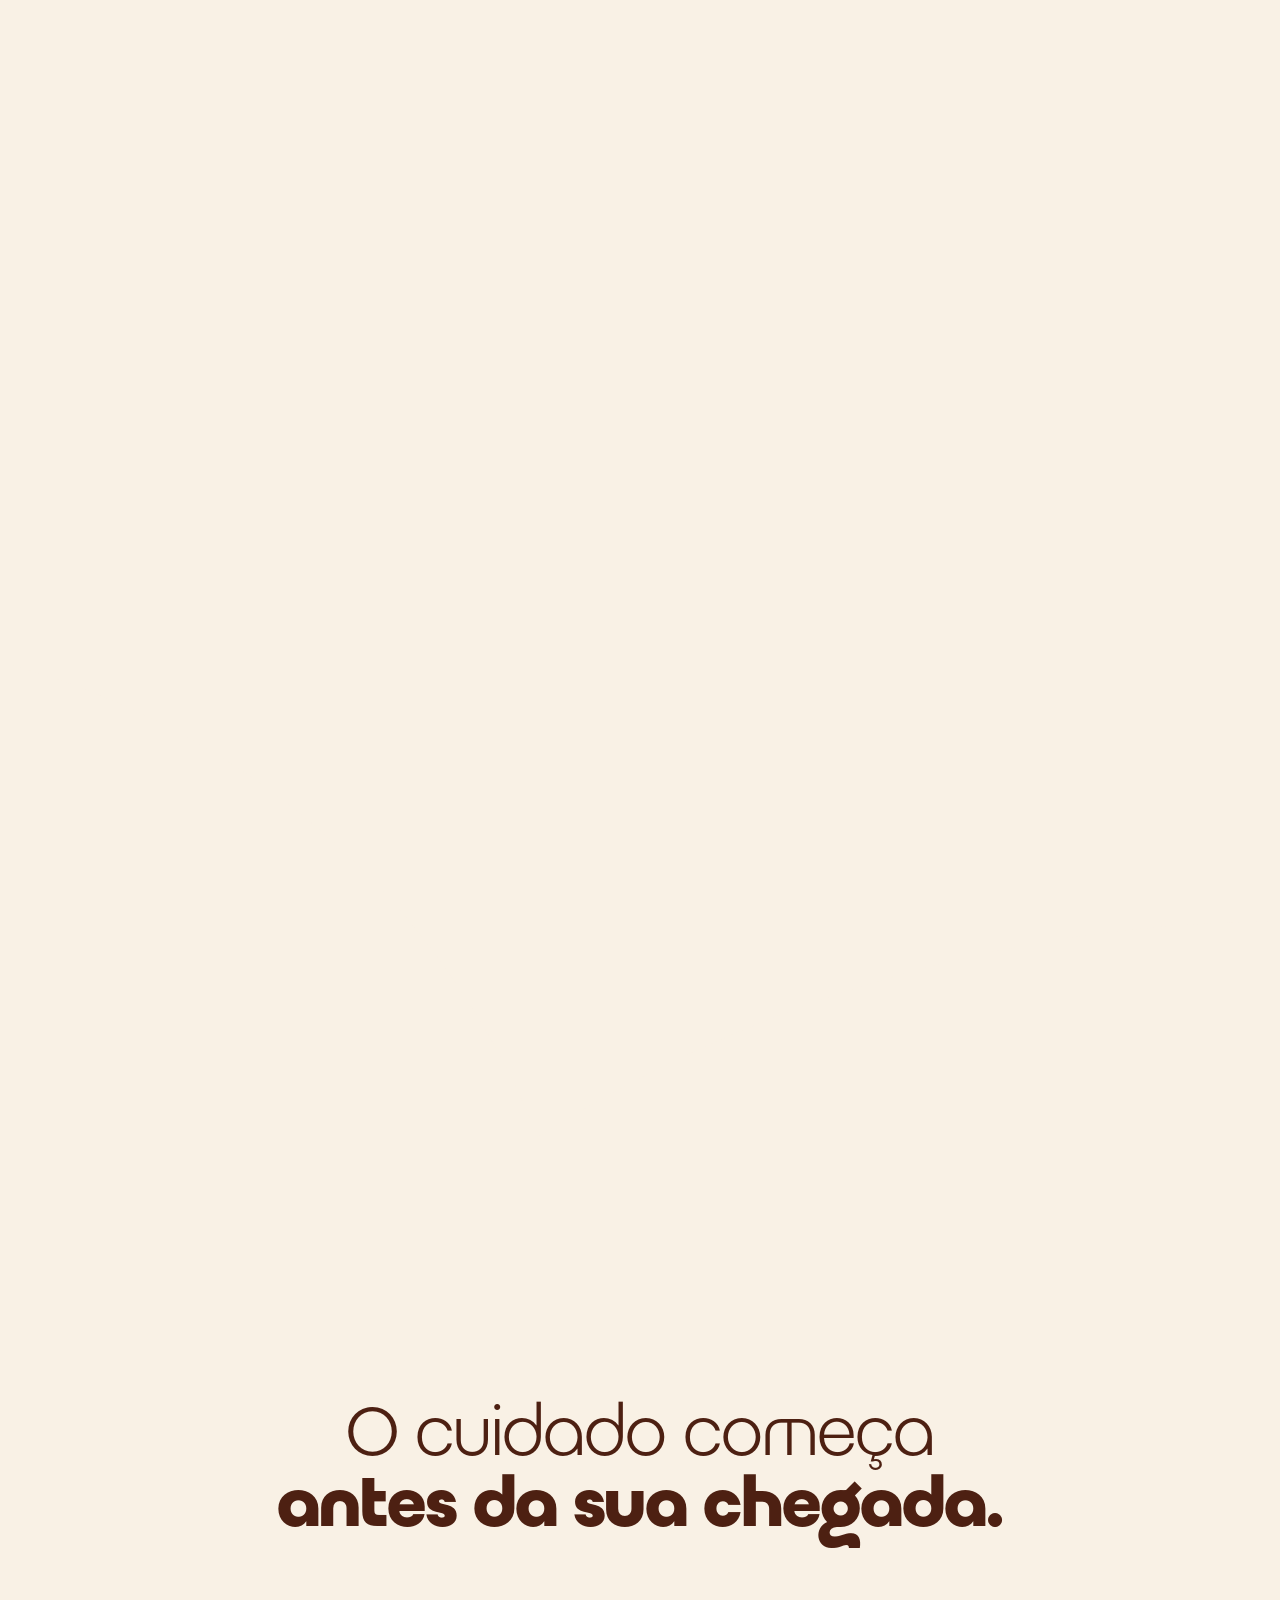
==== commit 9319eab4: "Add files via upload" ====
--- a/index.html
+++ b/index.html
@@ -40,7 +40,7 @@
 <!-- as fontes do título da chegada chegam antes; o resto vem do CSS -->
 <link rel="preload" href="fonts/anxler-800.woff2" as="font" type="font/woff2" crossorigin>
 <link rel="preload" href="fonts/anxler-300.woff2" as="font" type="font/woff2" crossorigin>
-<link rel="stylesheet" href="css/ancora.css?v=69">
+<link rel="stylesheet" href="css/ancora.css?v=67">
 <script>/* a chegada entra animada: até o script do fim da página rodar, o título fica escondido (no máximo 4 s, se algo falhar).
    A classe com-js diz ao CSS que a página vai ser montada pelo script (a lista das unidades reserva o seu espaço) */
 document.documentElement.classList.add('com-js');
@@ -326,28 +326,28 @@
         </div>
         <ul class="pv-lista" id="provasGrade" aria-label="Avaliações de hóspedes no Airbnb">
         <li class="pv pv-1" data-tema="claro">
-          <div class="pv-foto"><img src="img/pv-patio-dia.webp" width="1547" height="1016" alt="" loading="lazy" decoding="async" style="object-position:44% 50%"></div>
-          <p class="pv-frase" aria-hidden="true"><span class="ln"><span><span class="aspa">“</span>Limpeza</span></span><span class="ln"><span><b>impecável”</b></span></span></p>
+          <div class="pv-foto"><img src="img/pv-patio-noite2.webp" width="1536" height="1024" alt="" loading="lazy" decoding="async" style="object-position:42% 50%"></div>
+          <p class="pv-frase" aria-hidden="true"><span class="ln"><span>Limpeza</span></span><span class="ln"><span><b>impecável</b></span></span></p>
           <div class="pv-corpo"><figure class="pv-cit"><blockquote class="pv-txt"><p>Estadia ótima, limpeza impecável, ambiente acolhedor, local seguro, localização ótima com mercados, padarias, farmácias, Mercado do Peixe, orla do Perequê, tudo próximo permitindo acesso a pé. <b>Será nosso cantinho para as próximas hospedagens.</b></p></blockquote><figcaption class="pv-quem"><span class="pv-nota"><span aria-hidden="true">★★★★★ Airbnb</span><span class="sr">Nota 5 de 5 no Airbnb</span></span><span class="pv-nome">Ana Paula e Gilliard</span><span class="rotulo">Vila Trancoso · Perequê</span></figcaption></figure></div>
         </li>
         <li class="pv pv-2" data-tema="claro">
           <div class="pv-foto"><img src="img/u5n-g4.webp" width="1672" height="941" alt="" loading="lazy" decoding="async" style="object-position:50% 55%"></div>
-          <p class="pv-frase" aria-hidden="true"><span class="ln"><span><b><span class="aspa">“</span>Mais bonito</b></span></span><span class="ln"><span>que nas fotos”</span></span></p>
+          <p class="pv-frase" aria-hidden="true"><span class="ln"><span><b>Mais bonito</b></span></span><span class="ln"><span>que nas fotos</span></span></p>
           <div class="pv-corpo"><figure class="pv-cit"><blockquote class="pv-txt"><p>O lugar é um charme, mais bonito que nas fotos inclusive. Ficamos encantados. Super limpinho, tudo em ordem. Simplesmente adoramos e <b>queremos voltar mais vezes.</b></p></blockquote><figcaption class="pv-quem"><span class="pv-nota"><span aria-hidden="true">★★★★★ Airbnb</span><span class="sr">Nota 5 de 5 no Airbnb</span></span><span class="pv-nome">Lilian</span><span class="rotulo">Center Caiçara · Perequê</span></figcaption></figure></div>
         </li>
         <li class="pv pv-3" data-tema="claro">
           <div class="pv-foto"><img src="img/pv-luz.webp" width="1189" height="1800" alt="" loading="lazy" decoding="async" style="object-position:50% 50%"></div>
-          <p class="pv-frase folga" aria-hidden="true"><span class="ln"><span><span class="aspa">“</span>Pensa num lugar</span></span><span class="ln"><span><b>maravilhoso”</b></span></span></p>
+          <p class="pv-frase" aria-hidden="true"><span class="ln"><span>Pensa num lugar</span></span><span class="ln"><span><b>maravilhoso</b></span></span></p>
           <div class="pv-corpo"><figure class="pv-cit"><blockquote class="pv-txt"><p>Fui comemorar 34 anos de casamento e foi tudo maravilhoso. Pensa num lugar maravilhoso, aconchegante, a anfitriã muito atenciosa, amei tudo e <b>logo voltarei novamente.</b> Podem ir sem medo, olha que sou chata com limpeza e lá estava impecável.</p></blockquote><figcaption class="pv-quem"><span class="pv-nota"><span aria-hidden="true">★★★★★ Airbnb</span><span class="sr">Nota 5 de 5 no Airbnb</span></span><span class="pv-nome">Sheila</span><span class="rotulo">Vila Trancoso · Perequê</span></figcaption></figure></div>
         </li>
         <li class="pv pv-4 pv-arco" data-tema="claro">
           <div class="pv-foto"><img src="img/pv-praia.webp" width="1700" height="1133" alt="" loading="lazy" decoding="async" style="object-position:38% 50%"></div>
-          <p class="pv-frase" aria-hidden="true"><span class="ln"><span><span class="aspa">“</span>Bem perto</span></span><span class="ln"><span><b>da praia”</b></span></span></p>
+          <p class="pv-frase" aria-hidden="true"><span class="ln"><span>Bem perto</span></span><span class="ln"><span><b>da praia</b></span></span></p>
           <div class="pv-corpo"><figure class="pv-cit"><blockquote class="pv-txt"><p>Casa extremamente limpa e aconchegante como nas fotos. Bem perto da praia. Amamos conhecer o local, além de fácil acesso é bem seguro. <b>Com certeza voltaremos mais vezes!</b></p></blockquote><figcaption class="pv-quem"><span class="pv-nota"><span aria-hidden="true">★★★★★ Airbnb</span><span class="sr">Nota 5 de 5 no Airbnb</span></span><span class="pv-nome">Aline</span><span class="rotulo">Vila Trancoso · Itaquanduba</span></figcaption></figure></div>
         </li>
         <li class="pv pv-5" data-tema="claro">
           <div class="pv-foto"><img src="img/pv-quarto-cc.webp" width="1600" height="1034" alt="" loading="lazy" decoding="async" style="object-position:50% 55%"></div>
-          <p class="pv-frase" aria-hidden="true"><span class="ln"><span><b><span class="aspa">“</span>Organizado</b></span></span><span class="ln"><span>e confortável”</span></span></p>
+          <p class="pv-frase" aria-hidden="true"><span class="ln"><span><b>Organizado</b></span></span><span class="ln"><span>e confortável</span></span></p>
           <div class="pv-corpo"><figure class="pv-cit"><blockquote class="pv-txt"><p>O espaço estava exatamente como anunciado, muito limpo, organizado e confortável. A comunicação com o anfitrião foi excelente desde a reserva até o check-out. <b>Com certeza voltaríamos</b> e recomendamos a hospedagem a outros viajantes.</p></blockquote><figcaption class="pv-quem"><span class="pv-nota"><span aria-hidden="true">★★★★★ Airbnb</span><span class="sr">Nota 5 de 5 no Airbnb</span></span><span class="pv-nome">Camila</span><span class="rotulo">Center Caiçara · Perequê</span></figcaption></figure></div>
         </li>
         </ul>
@@ -356,7 +356,7 @@
           <div class="pv-fim" data-tema="escuro">
             <div class="pv-foto" aria-hidden="true"><img src="img/u3n-g5.webp" width="1536" height="1024" alt="" loading="lazy" decoding="async"></div>
             <div class="pv-fim-txt">
-              <p class="pv-frase" aria-hidden="true"><span class="ln"><span><span class="aspa">“</span>Um dos nossos</span></span><span class="ln"><span><b>lugares favoritos”</b></span></span></p>
+              <p class="pv-frase" aria-hidden="true"><span class="ln"><span>Um dos nossos</span></span><span class="ln"><span><b>lugares favoritos</b></span></span></p>
               <div class="pv-corpo"><figure class="pv-cit"><blockquote class="pv-txt"><p>A localização é perfeita, super perto da balsa e com tudo à mão. Todas as mensagens foram respondidas super rápido e com muita atenção. <b>Sem dúvidas já se tornou um dos nossos lugares favoritos para se hospedar em Ilhabela.</b></p></blockquote><figcaption class="pv-quem"><span class="pv-nota"><span aria-hidden="true">★★★★★ Airbnb</span><span class="sr">Nota 5 de 5 no Airbnb</span></span><span class="pv-nome">Juan</span><span class="rotulo">Cubs · Perequê</span></figcaption></figure></div>
             </div>
           </div>
@@ -452,6 +452,6 @@
 <script src="js/lib/ScrollTrigger-3.13.0.min.js" defer></script>
 <script src="js/lib/SplitText-3.13.0.min.js" defer></script>
 <script src="js/lib/lenis-1.3.21.min.js" defer></script>
-<script src="js/ancora.js?v=69" defer></script>
+<script src="js/ancora.js?v=67" defer></script>
 </body>
 </html>
--- a/css/ancora.css
+++ b/css/ancora.css
@@ -189,6 +189,12 @@
 .pv-frase .ln{display:block}
 .pv-frase .ln > span{display:block}
 .pv-frase b{font-weight:800}
+/* a frase grande vem entre aspas, no peso da palavra ao lado; a de abertura fica pendurada à esquerda, para as letras alinharem
+   com o trecho e a foto do depoimento */
+.pv-frase .ln > span{position:relative}
+.pv-frase .aspa{position:absolute;right:100%;top:0}
+/* quando a perna de uma letra da primeira linha (o g de "lugar") cai sobre a aspa de fechamento, a segunda linha desce um pouco */
+.pv-frase.folga .ln + .ln{margin-top:.18em}
 .pv-cit{margin:0;display:grid;gap:14px}
 .pv-txt{margin:0}
 .pv-txt p{font-size:clamp(.95rem,.98vw,1.12rem);line-height:1.6;text-wrap:pretty}
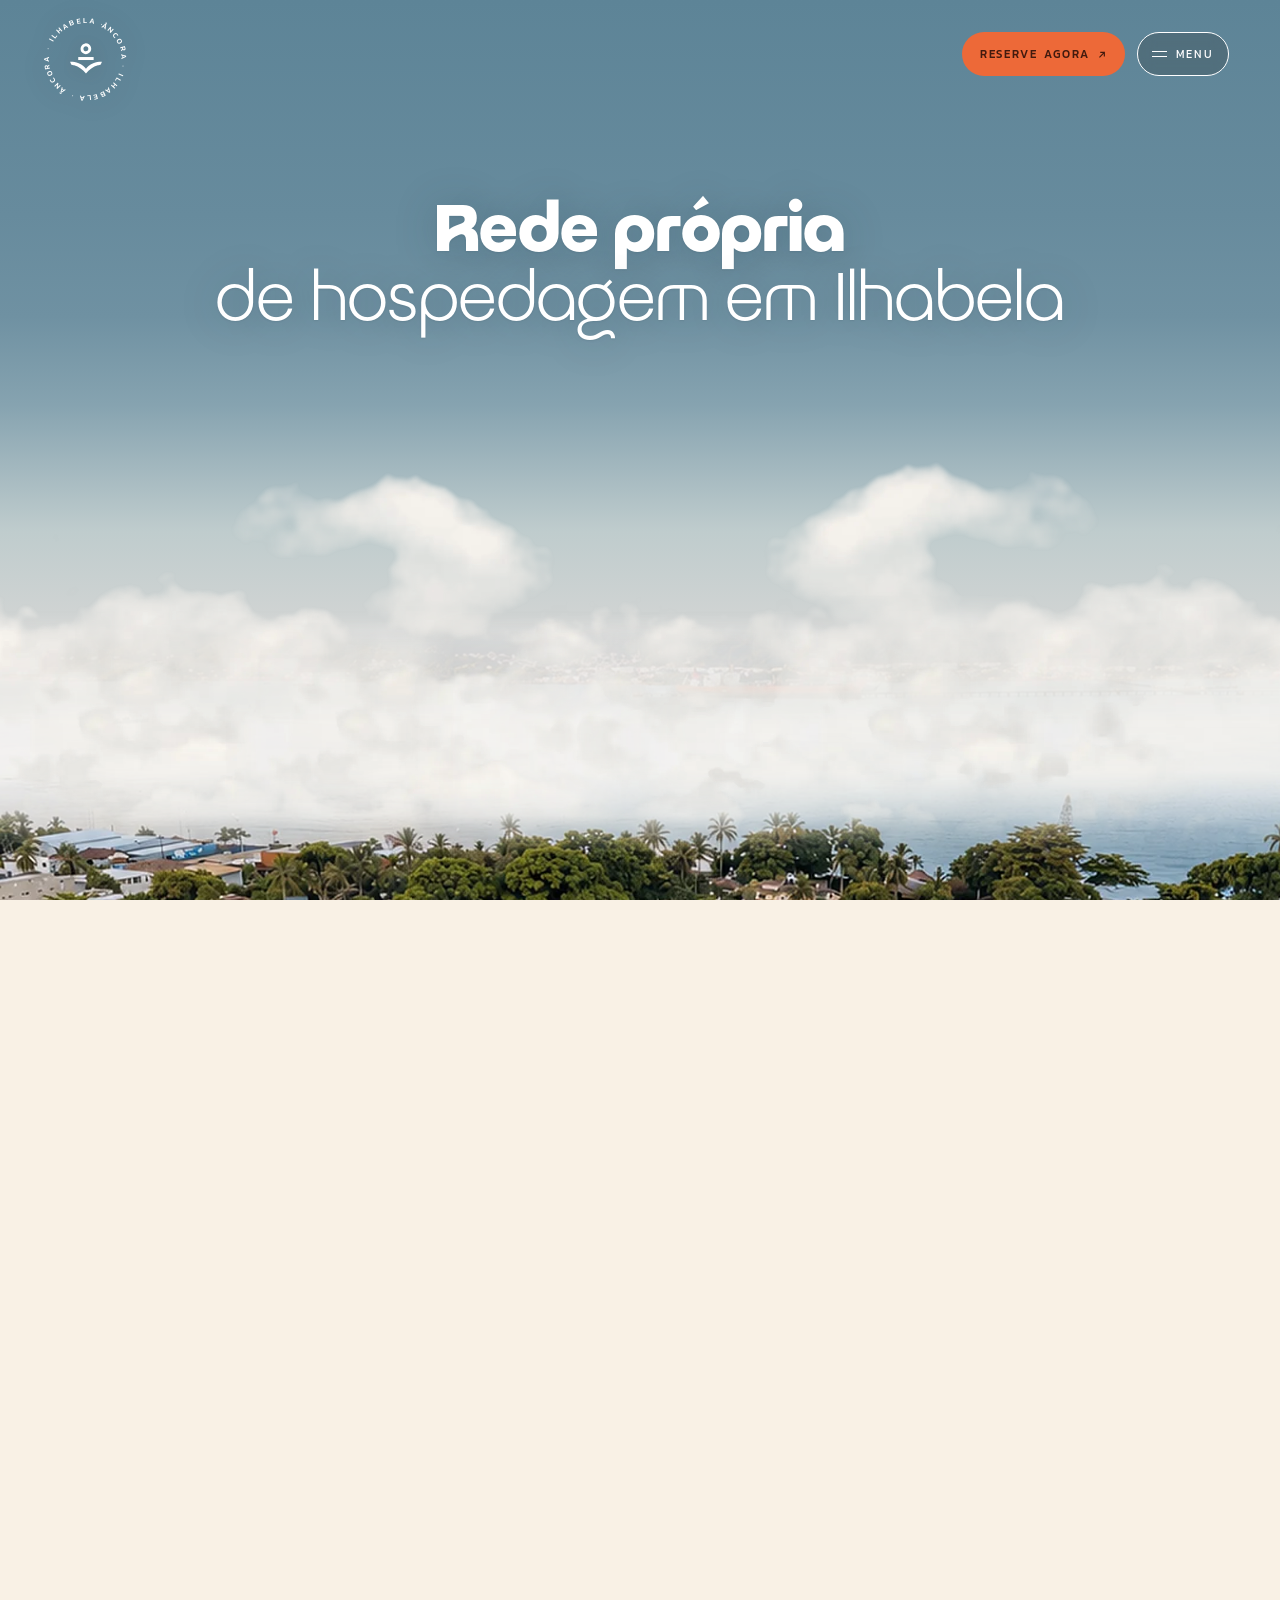
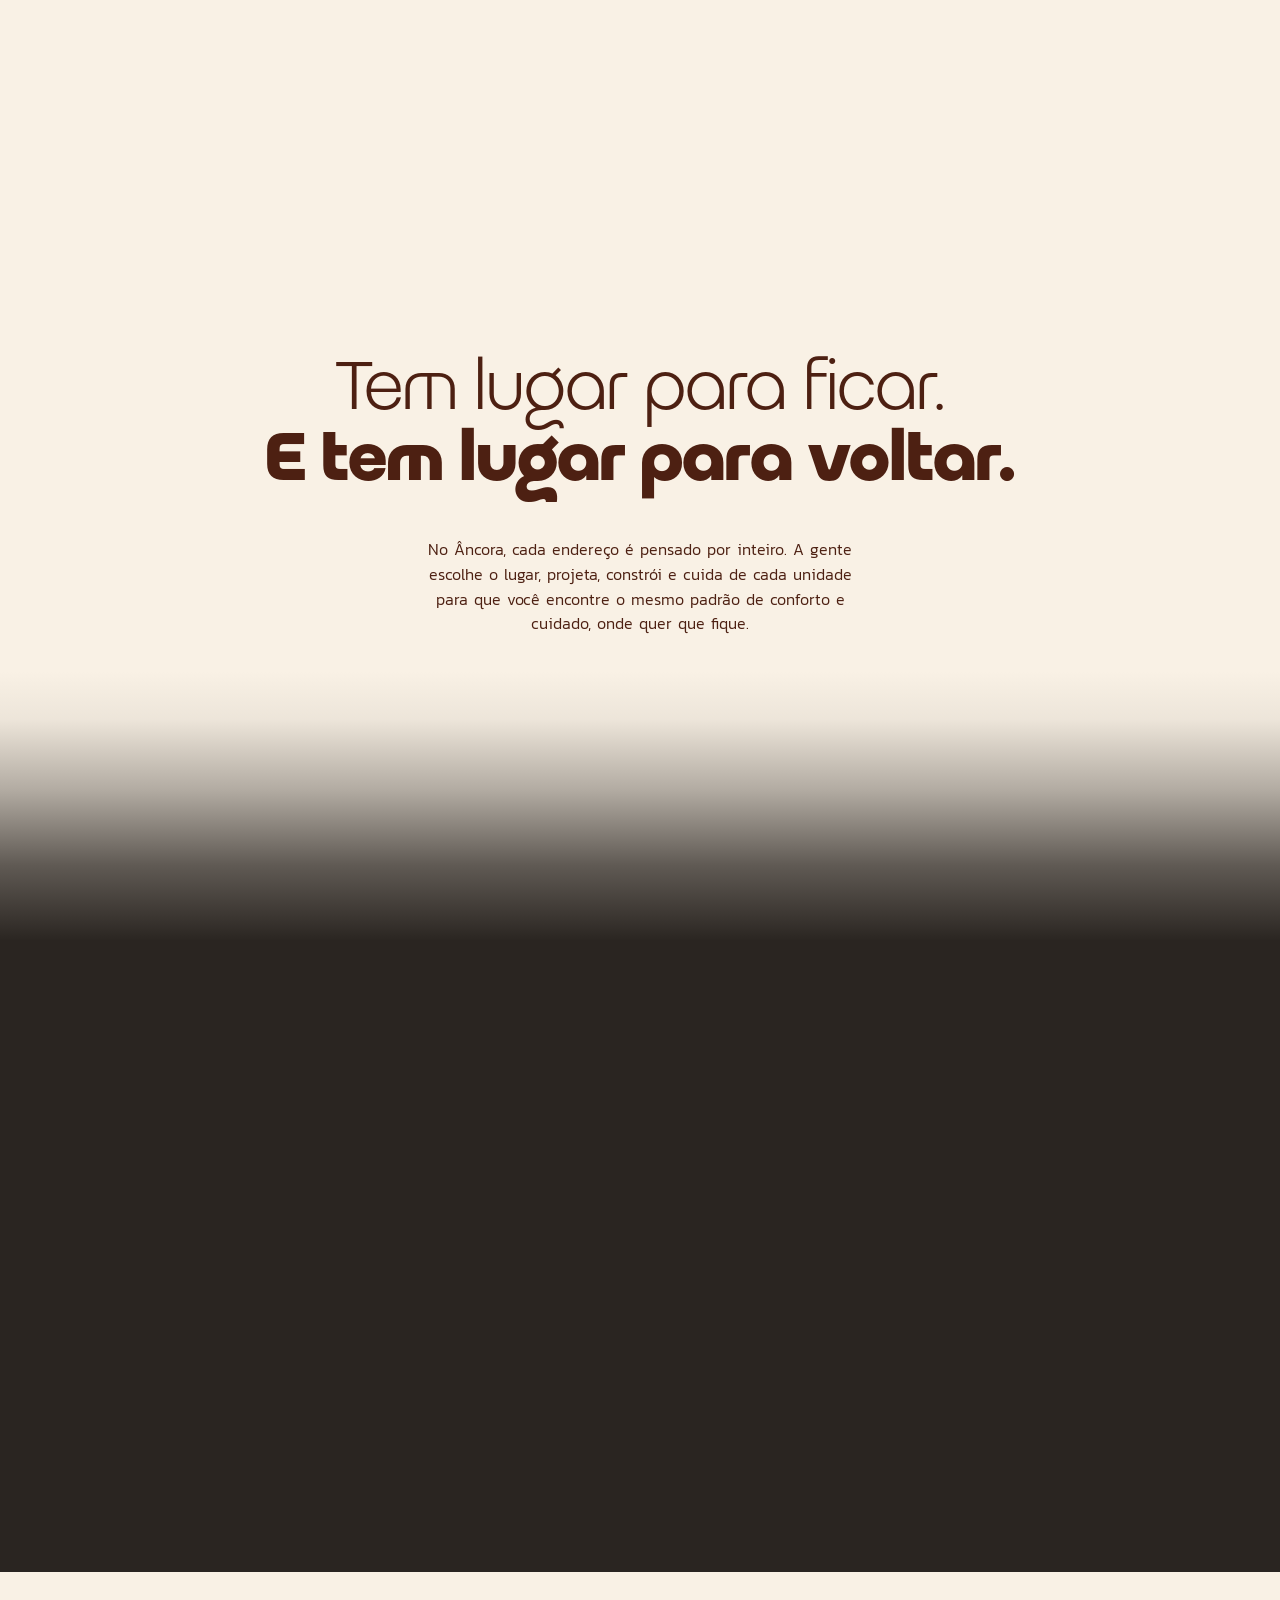
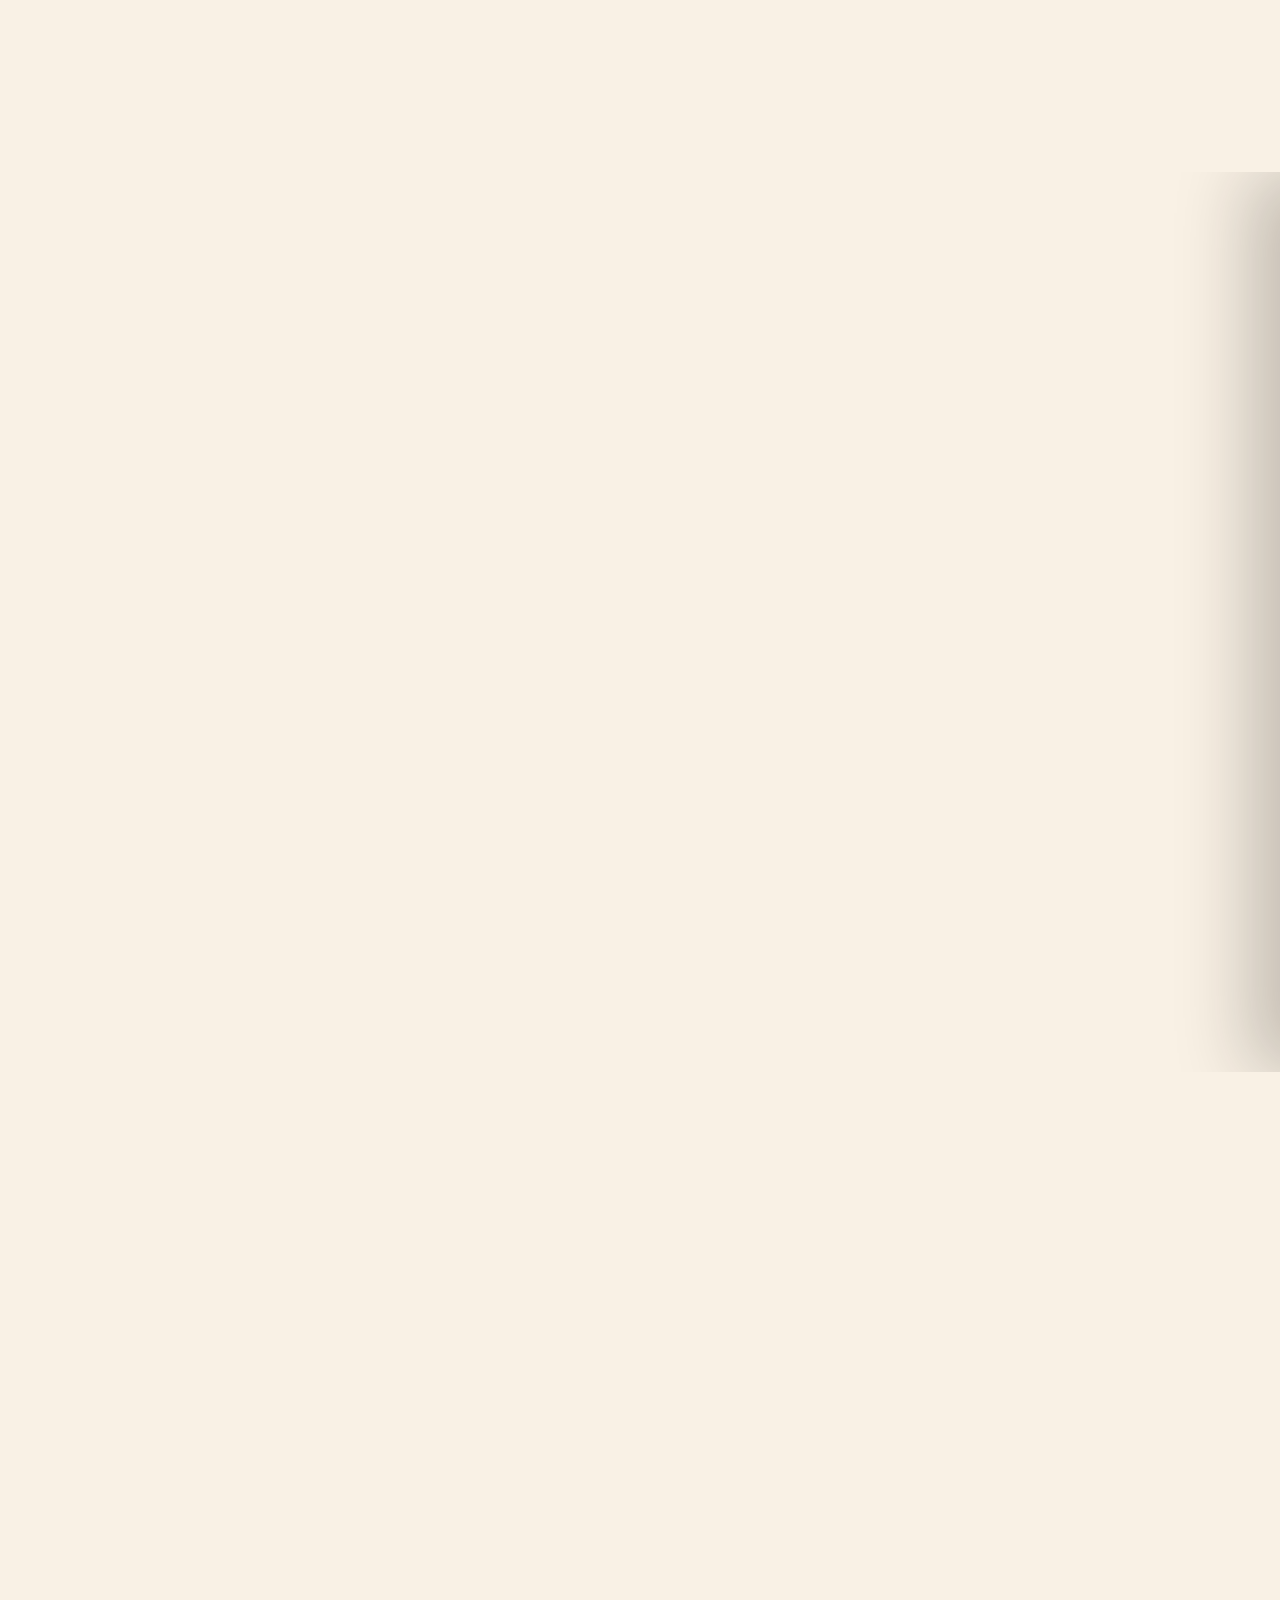
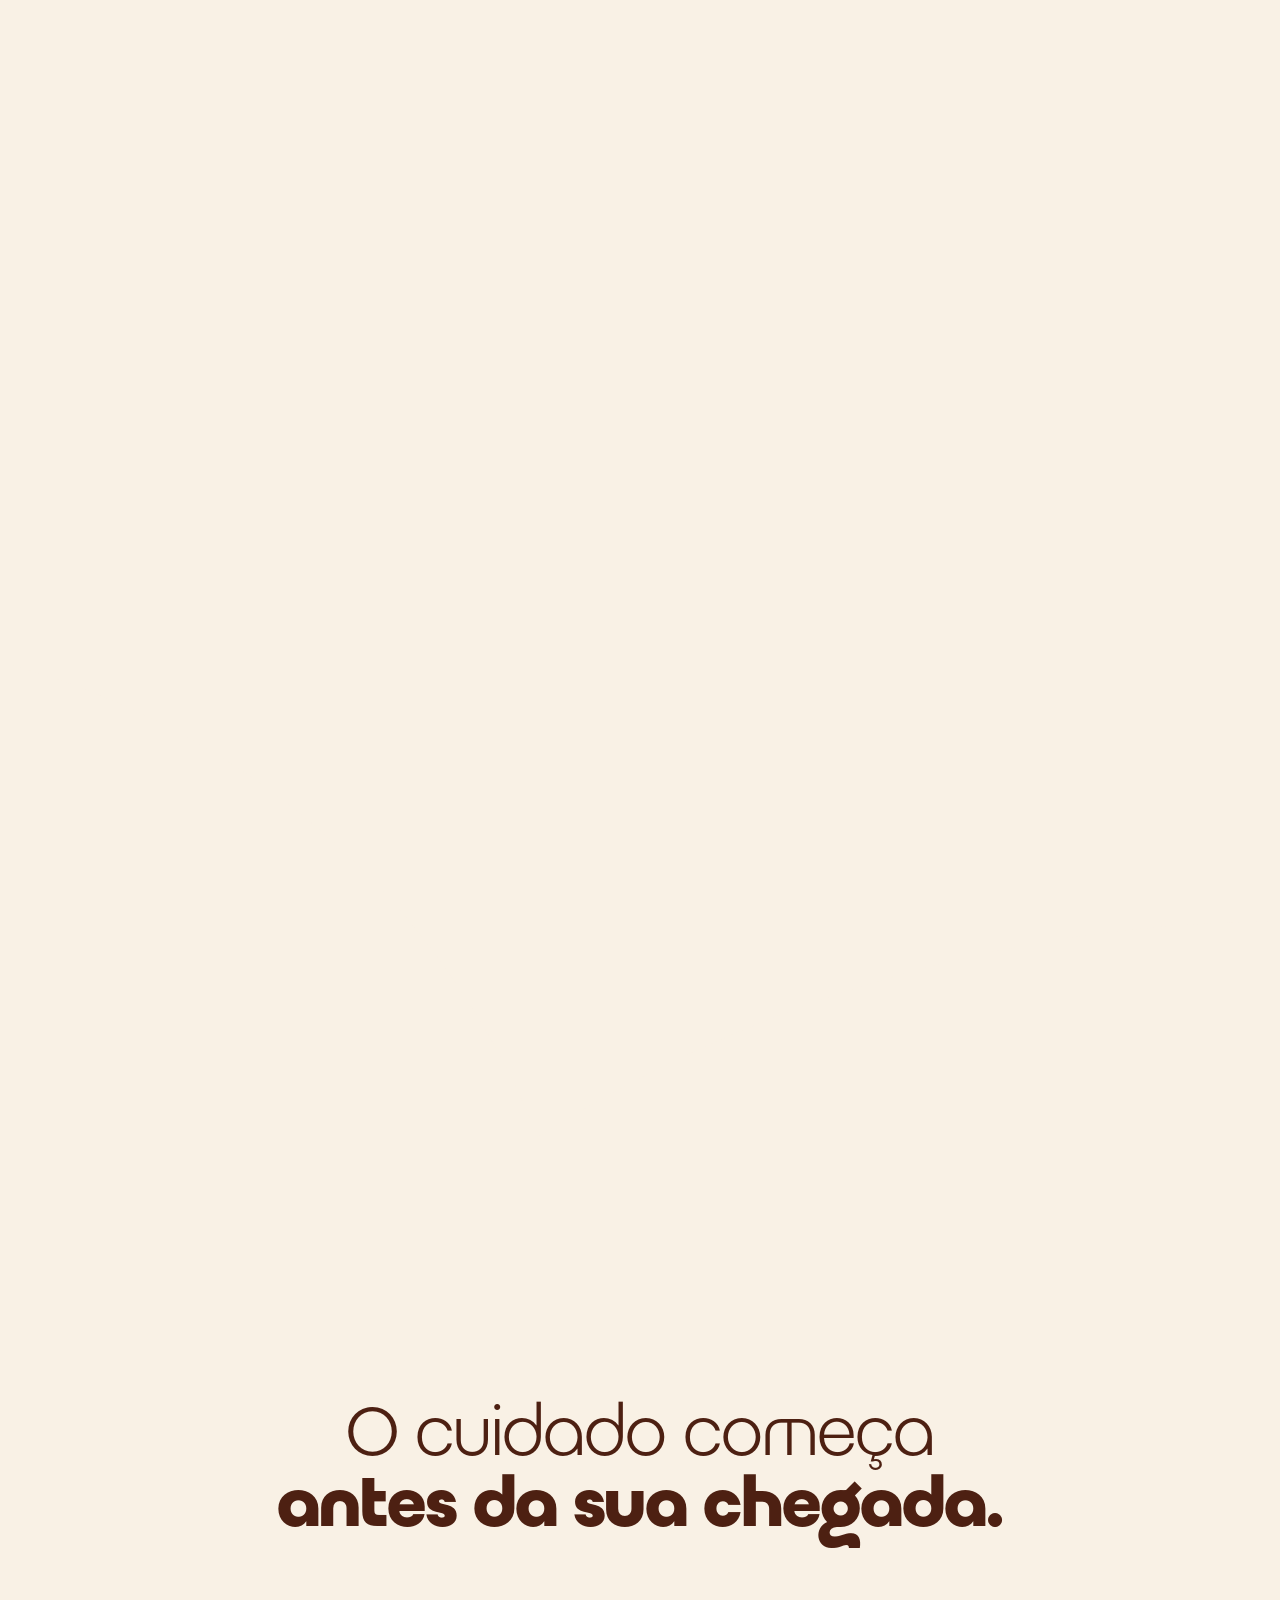
==== commit 1bd75708: "Add files via upload" ====
--- a/index.html
+++ b/index.html
@@ -40,7 +40,7 @@
 <!-- as fontes do título da chegada chegam antes; o resto vem do CSS -->
 <link rel="preload" href="fonts/anxler-800.woff2" as="font" type="font/woff2" crossorigin>
 <link rel="preload" href="fonts/anxler-300.woff2" as="font" type="font/woff2" crossorigin>
-<link rel="stylesheet" href="css/ancora.css?v=67">
+<link rel="stylesheet" href="css/ancora.css?v=69">
 <script>/* a chegada entra animada: até o script do fim da página rodar, o título fica escondido (no máximo 4 s, se algo falhar).
    A classe com-js diz ao CSS que a página vai ser montada pelo script (a lista das unidades reserva o seu espaço) */
 document.documentElement.classList.add('com-js');
@@ -326,28 +326,28 @@
         </div>
         <ul class="pv-lista" id="provasGrade" aria-label="Avaliações de hóspedes no Airbnb">
         <li class="pv pv-1" data-tema="claro">
-          <div class="pv-foto"><img src="img/pv-patio-noite2.webp" width="1536" height="1024" alt="" loading="lazy" decoding="async" style="object-position:42% 50%"></div>
-          <p class="pv-frase" aria-hidden="true"><span class="ln"><span>Limpeza</span></span><span class="ln"><span><b>impecável</b></span></span></p>
+          <div class="pv-foto"><img src="img/pv-patio-dia.webp" width="1547" height="1016" alt="" loading="lazy" decoding="async" style="object-position:44% 50%"></div>
+          <p class="pv-frase" aria-hidden="true"><span class="ln"><span><span class="aspa">“</span>Limpeza</span></span><span class="ln"><span><b>impecável”</b></span></span></p>
           <div class="pv-corpo"><figure class="pv-cit"><blockquote class="pv-txt"><p>Estadia ótima, limpeza impecável, ambiente acolhedor, local seguro, localização ótima com mercados, padarias, farmácias, Mercado do Peixe, orla do Perequê, tudo próximo permitindo acesso a pé. <b>Será nosso cantinho para as próximas hospedagens.</b></p></blockquote><figcaption class="pv-quem"><span class="pv-nota"><span aria-hidden="true">★★★★★ Airbnb</span><span class="sr">Nota 5 de 5 no Airbnb</span></span><span class="pv-nome">Ana Paula e Gilliard</span><span class="rotulo">Vila Trancoso · Perequê</span></figcaption></figure></div>
         </li>
         <li class="pv pv-2" data-tema="claro">
           <div class="pv-foto"><img src="img/u5n-g4.webp" width="1672" height="941" alt="" loading="lazy" decoding="async" style="object-position:50% 55%"></div>
-          <p class="pv-frase" aria-hidden="true"><span class="ln"><span><b>Mais bonito</b></span></span><span class="ln"><span>que nas fotos</span></span></p>
+          <p class="pv-frase" aria-hidden="true"><span class="ln"><span><b><span class="aspa">“</span>Mais bonito</b></span></span><span class="ln"><span>que nas fotos”</span></span></p>
           <div class="pv-corpo"><figure class="pv-cit"><blockquote class="pv-txt"><p>O lugar é um charme, mais bonito que nas fotos inclusive. Ficamos encantados. Super limpinho, tudo em ordem. Simplesmente adoramos e <b>queremos voltar mais vezes.</b></p></blockquote><figcaption class="pv-quem"><span class="pv-nota"><span aria-hidden="true">★★★★★ Airbnb</span><span class="sr">Nota 5 de 5 no Airbnb</span></span><span class="pv-nome">Lilian</span><span class="rotulo">Center Caiçara · Perequê</span></figcaption></figure></div>
         </li>
         <li class="pv pv-3" data-tema="claro">
           <div class="pv-foto"><img src="img/pv-luz.webp" width="1189" height="1800" alt="" loading="lazy" decoding="async" style="object-position:50% 50%"></div>
-          <p class="pv-frase" aria-hidden="true"><span class="ln"><span>Pensa num lugar</span></span><span class="ln"><span><b>maravilhoso</b></span></span></p>
+          <p class="pv-frase folga" aria-hidden="true"><span class="ln"><span><span class="aspa">“</span>Pensa num lugar</span></span><span class="ln"><span><b>maravilhoso”</b></span></span></p>
           <div class="pv-corpo"><figure class="pv-cit"><blockquote class="pv-txt"><p>Fui comemorar 34 anos de casamento e foi tudo maravilhoso. Pensa num lugar maravilhoso, aconchegante, a anfitriã muito atenciosa, amei tudo e <b>logo voltarei novamente.</b> Podem ir sem medo, olha que sou chata com limpeza e lá estava impecável.</p></blockquote><figcaption class="pv-quem"><span class="pv-nota"><span aria-hidden="true">★★★★★ Airbnb</span><span class="sr">Nota 5 de 5 no Airbnb</span></span><span class="pv-nome">Sheila</span><span class="rotulo">Vila Trancoso · Perequê</span></figcaption></figure></div>
         </li>
         <li class="pv pv-4 pv-arco" data-tema="claro">
           <div class="pv-foto"><img src="img/pv-praia.webp" width="1700" height="1133" alt="" loading="lazy" decoding="async" style="object-position:38% 50%"></div>
-          <p class="pv-frase" aria-hidden="true"><span class="ln"><span>Bem perto</span></span><span class="ln"><span><b>da praia</b></span></span></p>
+          <p class="pv-frase" aria-hidden="true"><span class="ln"><span><span class="aspa">“</span>Bem perto</span></span><span class="ln"><span><b>da praia”</b></span></span></p>
           <div class="pv-corpo"><figure class="pv-cit"><blockquote class="pv-txt"><p>Casa extremamente limpa e aconchegante como nas fotos. Bem perto da praia. Amamos conhecer o local, além de fácil acesso é bem seguro. <b>Com certeza voltaremos mais vezes!</b></p></blockquote><figcaption class="pv-quem"><span class="pv-nota"><span aria-hidden="true">★★★★★ Airbnb</span><span class="sr">Nota 5 de 5 no Airbnb</span></span><span class="pv-nome">Aline</span><span class="rotulo">Vila Trancoso · Itaquanduba</span></figcaption></figure></div>
         </li>
         <li class="pv pv-5" data-tema="claro">
           <div class="pv-foto"><img src="img/pv-quarto-cc.webp" width="1600" height="1034" alt="" loading="lazy" decoding="async" style="object-position:50% 55%"></div>
-          <p class="pv-frase" aria-hidden="true"><span class="ln"><span><b>Organizado</b></span></span><span class="ln"><span>e confortável</span></span></p>
+          <p class="pv-frase" aria-hidden="true"><span class="ln"><span><b><span class="aspa">“</span>Organizado</b></span></span><span class="ln"><span>e confortável”</span></span></p>
           <div class="pv-corpo"><figure class="pv-cit"><blockquote class="pv-txt"><p>O espaço estava exatamente como anunciado, muito limpo, organizado e confortável. A comunicação com o anfitrião foi excelente desde a reserva até o check-out. <b>Com certeza voltaríamos</b> e recomendamos a hospedagem a outros viajantes.</p></blockquote><figcaption class="pv-quem"><span class="pv-nota"><span aria-hidden="true">★★★★★ Airbnb</span><span class="sr">Nota 5 de 5 no Airbnb</span></span><span class="pv-nome">Camila</span><span class="rotulo">Center Caiçara · Perequê</span></figcaption></figure></div>
         </li>
         </ul>
@@ -356,7 +356,7 @@
           <div class="pv-fim" data-tema="escuro">
             <div class="pv-foto" aria-hidden="true"><img src="img/u3n-g5.webp" width="1536" height="1024" alt="" loading="lazy" decoding="async"></div>
             <div class="pv-fim-txt">
-              <p class="pv-frase" aria-hidden="true"><span class="ln"><span>Um dos nossos</span></span><span class="ln"><span><b>lugares favoritos</b></span></span></p>
+              <p class="pv-frase" aria-hidden="true"><span class="ln"><span><span class="aspa">“</span>Um dos nossos</span></span><span class="ln"><span><b>lugares favoritos”</b></span></span></p>
               <div class="pv-corpo"><figure class="pv-cit"><blockquote class="pv-txt"><p>A localização é perfeita, super perto da balsa e com tudo à mão. Todas as mensagens foram respondidas super rápido e com muita atenção. <b>Sem dúvidas já se tornou um dos nossos lugares favoritos para se hospedar em Ilhabela.</b></p></blockquote><figcaption class="pv-quem"><span class="pv-nota"><span aria-hidden="true">★★★★★ Airbnb</span><span class="sr">Nota 5 de 5 no Airbnb</span></span><span class="pv-nome">Juan</span><span class="rotulo">Cubs · Perequê</span></figcaption></figure></div>
             </div>
           </div>
@@ -452,6 +452,6 @@
 <script src="js/lib/ScrollTrigger-3.13.0.min.js" defer></script>
 <script src="js/lib/SplitText-3.13.0.min.js" defer></script>
 <script src="js/lib/lenis-1.3.21.min.js" defer></script>
-<script src="js/ancora.js?v=67" defer></script>
+<script src="js/ancora.js?v=69" defer></script>
 </body>
 </html>
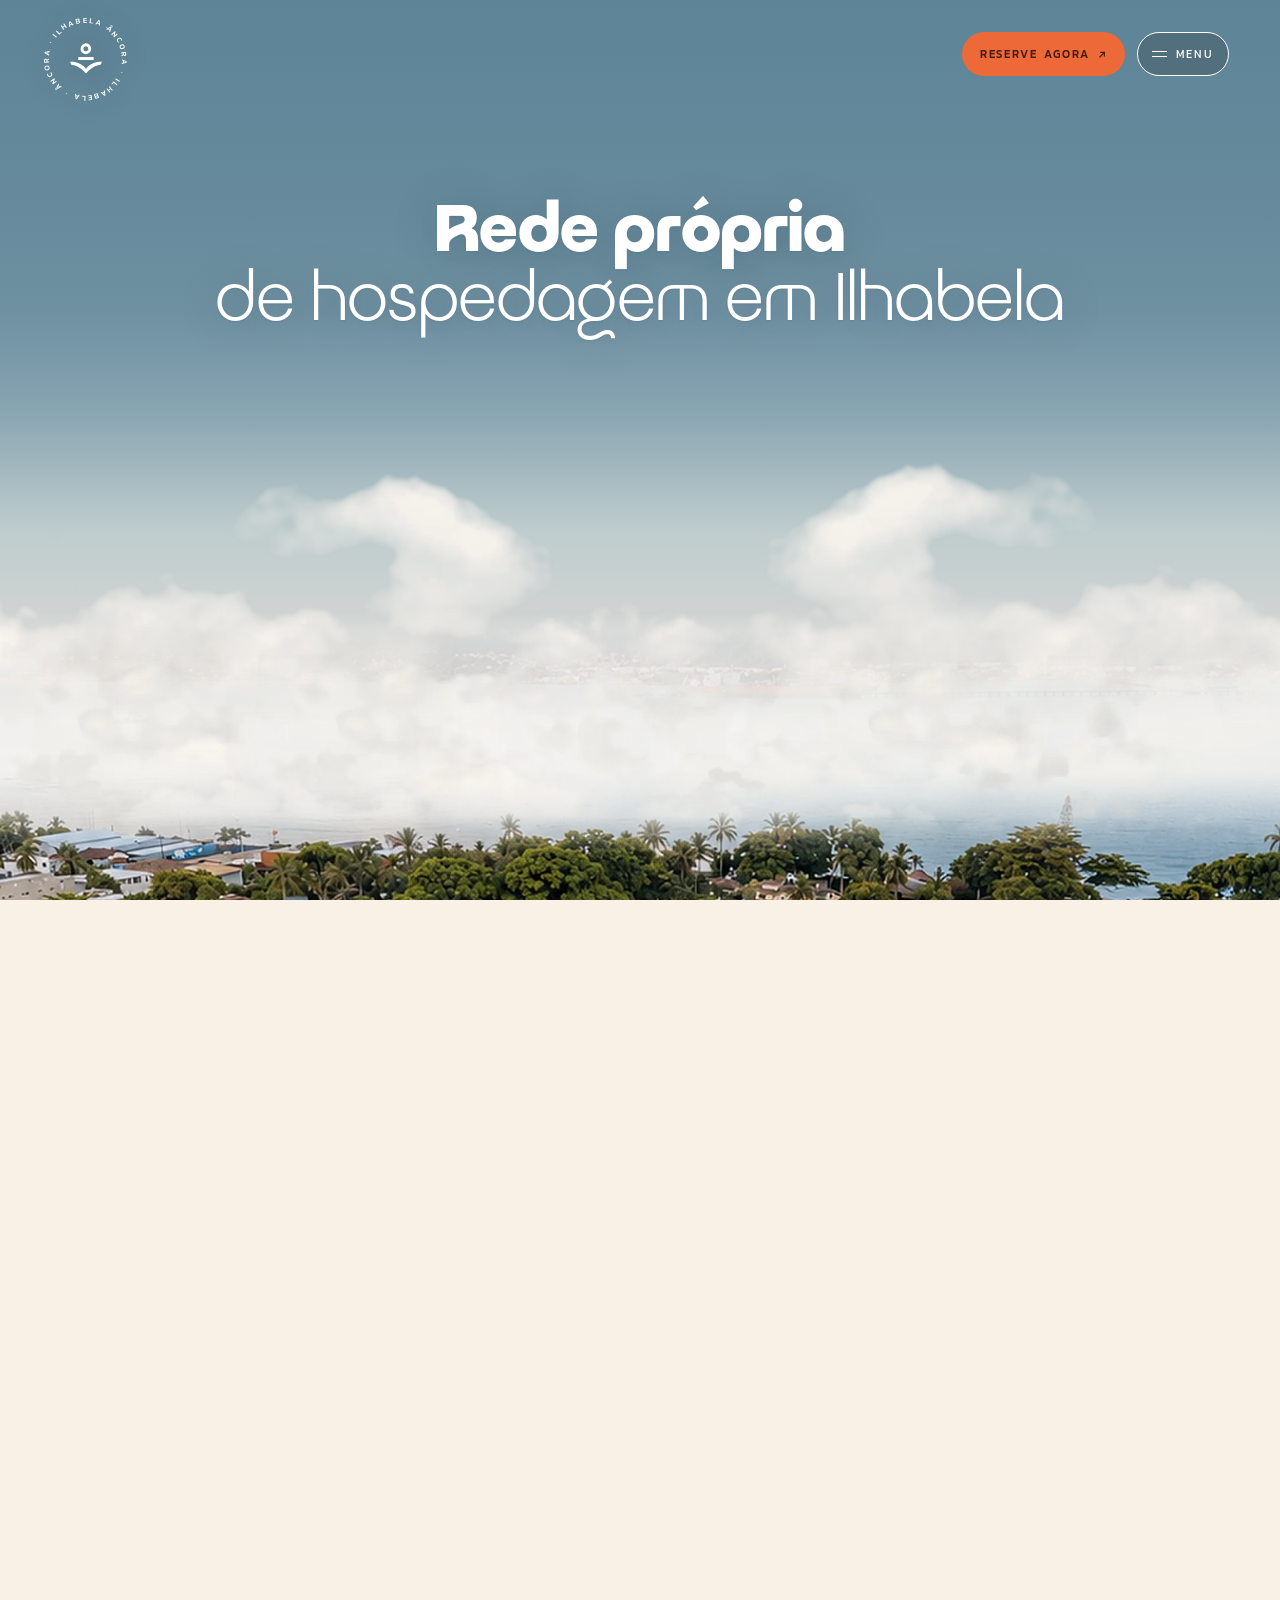
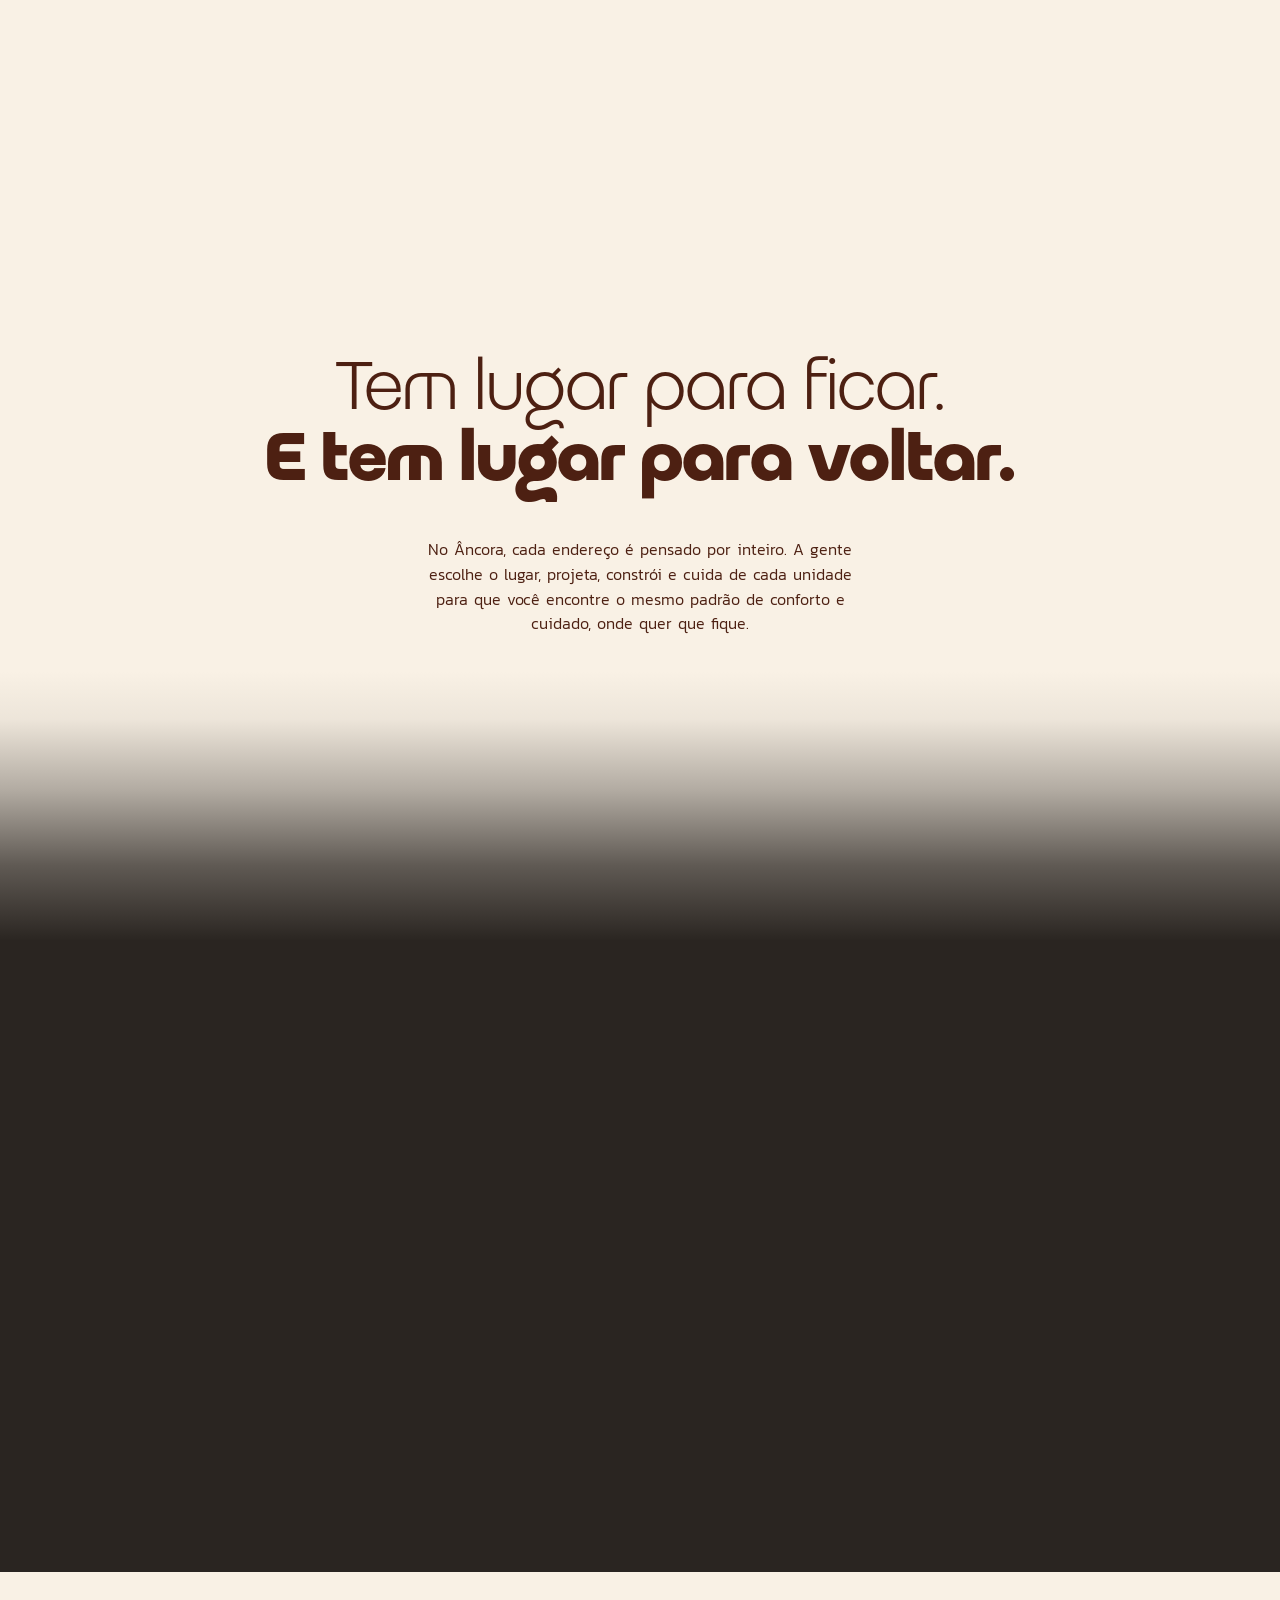
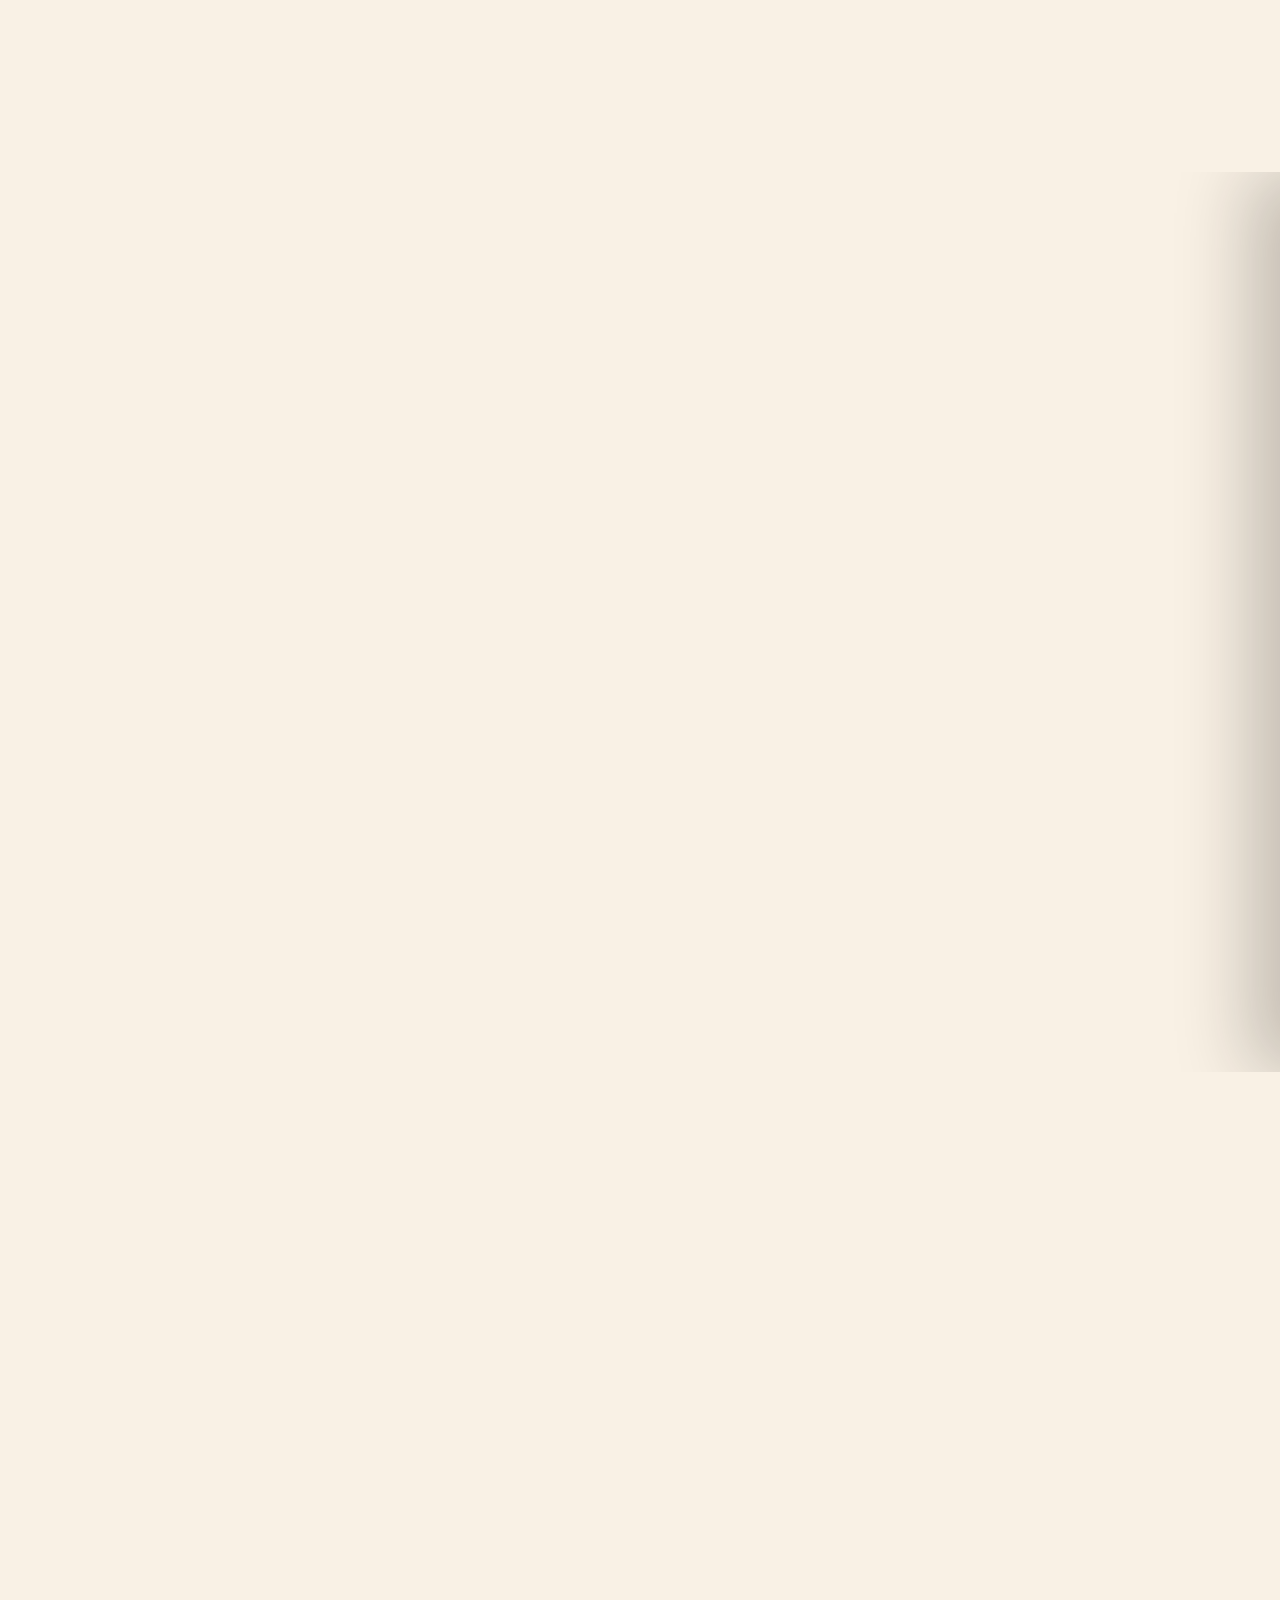
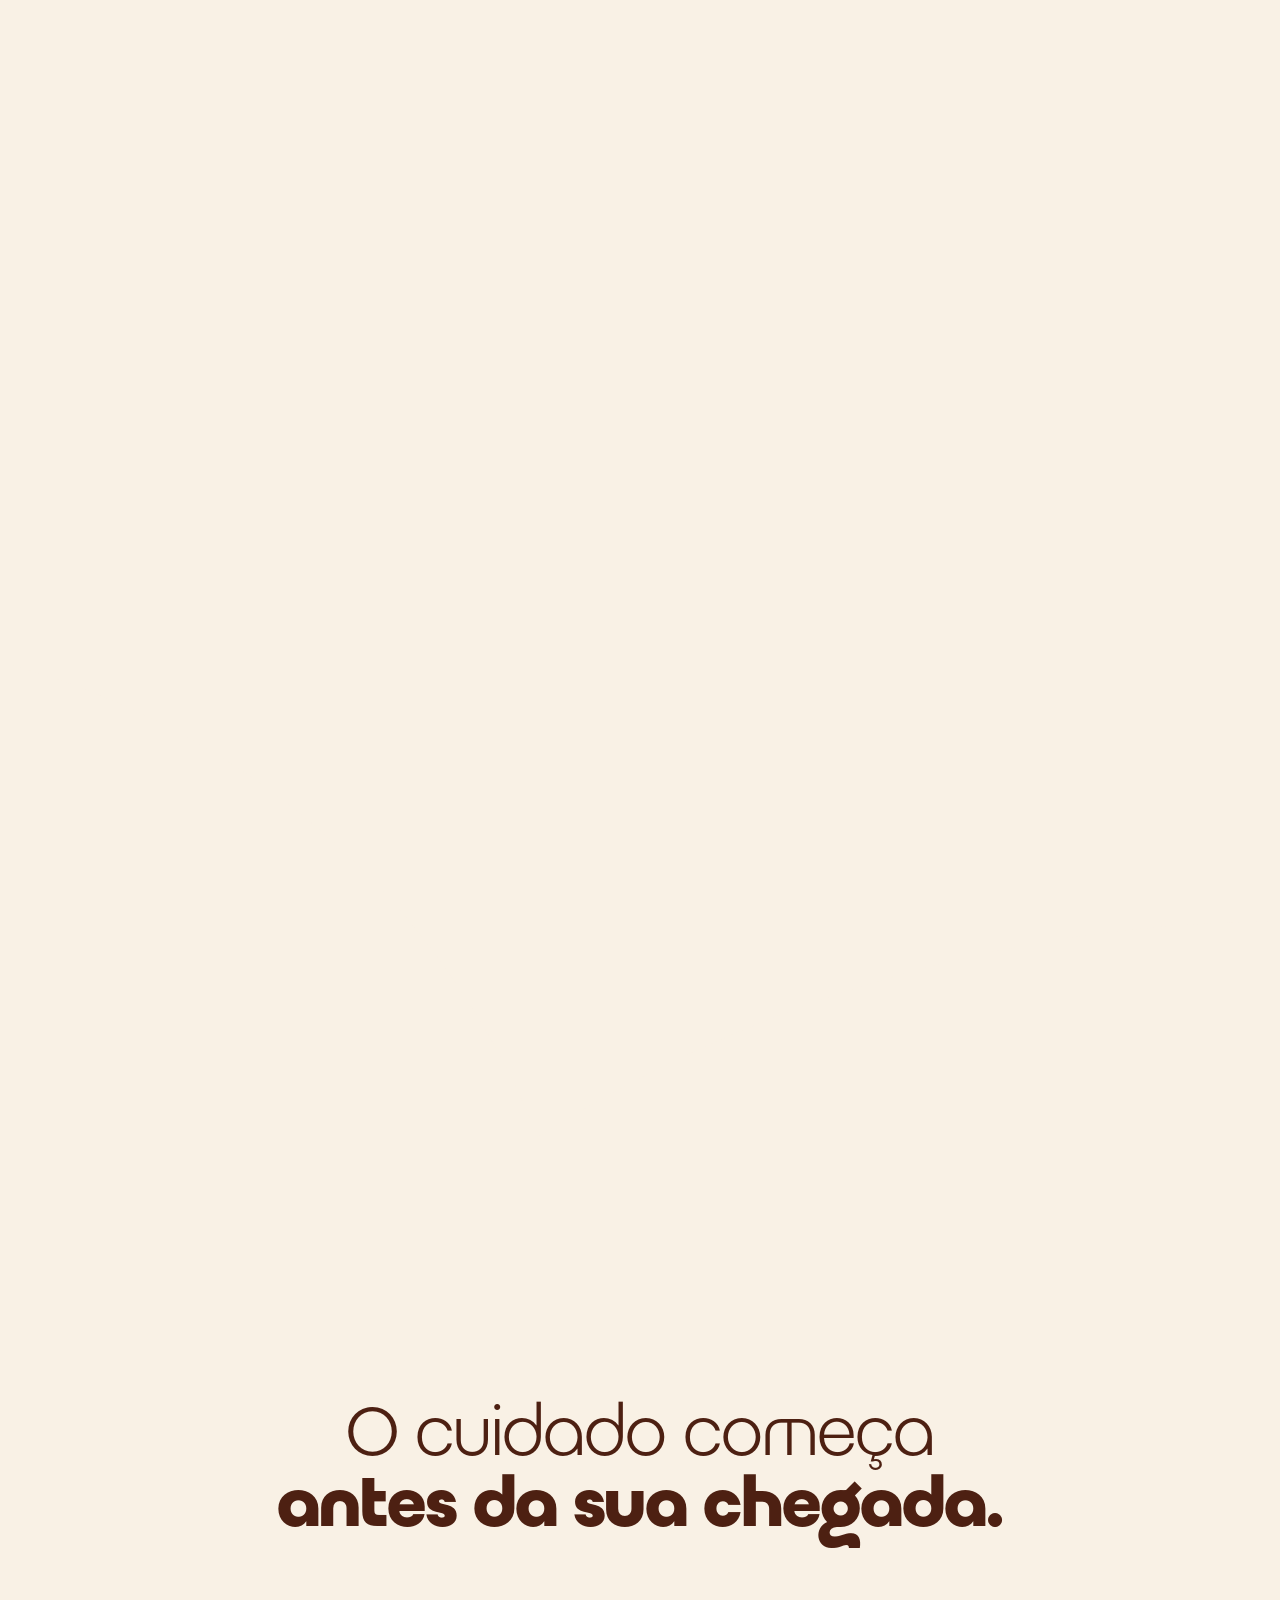
==== commit 4d8fcdef: "Add files via upload" ====
--- a/index.html
+++ b/index.html
@@ -38,9 +38,9 @@
 <link rel="manifest" href="manifest.webmanifest">
 
 <!-- as fontes do título da chegada chegam antes; o resto vem do CSS -->
-<link rel="preload" href="fonts/anxler-800.woff2" as="font" type="font/woff2" crossorigin>
-<link rel="preload" href="fonts/anxler-300.woff2" as="font" type="font/woff2" crossorigin>
-<link rel="stylesheet" href="css/ancora.css?v=69">
+<link rel="preload" href="fonts/anxler-800.woff2?v=70" as="font" type="font/woff2" crossorigin>
+<link rel="preload" href="fonts/anxler-300.woff2?v=70" as="font" type="font/woff2" crossorigin>
+<link rel="stylesheet" href="css/ancora.css?v=70">
 <script>/* a chegada entra animada: até o script do fim da página rodar, o título fica escondido (no máximo 4 s, se algo falhar).
    A classe com-js diz ao CSS que a página vai ser montada pelo script (a lista das unidades reserva o seu espaço) */
 document.documentElement.classList.add('com-js');
@@ -260,11 +260,11 @@
   <section class="heroi" id="inicio" aria-label="Ilhabela">
     <div class="cena" id="cena">
       <div class="ceu"></div>
-      <div class="ilha"><picture><source media="(max-aspect-ratio: 3/4)" srcset="img/hero-ilha-2-retrato.webp" width="810" height="1080"><img src="img/hero-ilha-2.webp" width="1920" height="1080" fetchpriority="high" alt="Perequê visto do alto no fim de tarde, com o canal e a serra do continente ao fundo"></picture></div>
+      <div class="ilha"><picture><source media="(max-aspect-ratio: 3/4)" srcset="img/hero-ilha-2-retrato.webp?v=70" width="810" height="1080"><img src="img/hero-ilha-2.webp?v=70" width="1920" height="1080" fetchpriority="high" alt="Perequê visto do alto no fim de tarde, com o canal e a serra do continente ao fundo"></picture></div>
     </div>
     <div class="veu" aria-hidden="true"></div>
-    <div class="banco esq" aria-hidden="true"><img src="img/banco-esq.webp" width="1700" height="760" fetchpriority="low" alt=""></div>
-    <div class="banco dir" aria-hidden="true"><img src="img/banco-dir.webp" width="1700" height="760" fetchpriority="low" alt=""></div>
+    <div class="banco esq" aria-hidden="true"><img src="img/banco-esq.webp?v=70" width="1700" height="760" fetchpriority="low" alt=""></div>
+    <div class="banco dir" aria-hidden="true"><img src="img/banco-dir.webp?v=70" width="1700" height="760" fetchpriority="low" alt=""></div>
     <div class="heroi-txt" id="heroiTxt">
       <h1 id="titulo" tabindex="-1"><span class="forte">Rede própria</span><span class="leve">de hospedagem em Ilhabela</span></h1>
     </div>
@@ -326,27 +326,27 @@
         </div>
         <ul class="pv-lista" id="provasGrade" aria-label="Avaliações de hóspedes no Airbnb">
         <li class="pv pv-1" data-tema="claro">
-          <div class="pv-foto"><img src="img/pv-patio-dia.webp" width="1547" height="1016" alt="" loading="lazy" decoding="async" style="object-position:44% 50%"></div>
+          <div class="pv-foto"><img src="img/pv-patio-dia.webp?v=70" width="1547" height="1016" alt="" loading="lazy" decoding="async" style="object-position:44% 50%"></div>
           <p class="pv-frase" aria-hidden="true"><span class="ln"><span><span class="aspa">“</span>Limpeza</span></span><span class="ln"><span><b>impecável”</b></span></span></p>
           <div class="pv-corpo"><figure class="pv-cit"><blockquote class="pv-txt"><p>Estadia ótima, limpeza impecável, ambiente acolhedor, local seguro, localização ótima com mercados, padarias, farmácias, Mercado do Peixe, orla do Perequê, tudo próximo permitindo acesso a pé. <b>Será nosso cantinho para as próximas hospedagens.</b></p></blockquote><figcaption class="pv-quem"><span class="pv-nota"><span aria-hidden="true">★★★★★ Airbnb</span><span class="sr">Nota 5 de 5 no Airbnb</span></span><span class="pv-nome">Ana Paula e Gilliard</span><span class="rotulo">Vila Trancoso · Perequê</span></figcaption></figure></div>
         </li>
         <li class="pv pv-2" data-tema="claro">
-          <div class="pv-foto"><img src="img/u5n-g4.webp" width="1672" height="941" alt="" loading="lazy" decoding="async" style="object-position:50% 55%"></div>
+          <div class="pv-foto"><img src="img/u5n-g4.webp?v=70" width="1672" height="941" alt="" loading="lazy" decoding="async" style="object-position:50% 55%"></div>
           <p class="pv-frase" aria-hidden="true"><span class="ln"><span><b><span class="aspa">“</span>Mais bonito</b></span></span><span class="ln"><span>que nas fotos”</span></span></p>
           <div class="pv-corpo"><figure class="pv-cit"><blockquote class="pv-txt"><p>O lugar é um charme, mais bonito que nas fotos inclusive. Ficamos encantados. Super limpinho, tudo em ordem. Simplesmente adoramos e <b>queremos voltar mais vezes.</b></p></blockquote><figcaption class="pv-quem"><span class="pv-nota"><span aria-hidden="true">★★★★★ Airbnb</span><span class="sr">Nota 5 de 5 no Airbnb</span></span><span class="pv-nome">Lilian</span><span class="rotulo">Center Caiçara · Perequê</span></figcaption></figure></div>
         </li>
         <li class="pv pv-3" data-tema="claro">
-          <div class="pv-foto"><img src="img/pv-luz.webp" width="1189" height="1800" alt="" loading="lazy" decoding="async" style="object-position:50% 50%"></div>
+          <div class="pv-foto"><img src="img/pv-luz.webp?v=70" width="1189" height="1800" alt="" loading="lazy" decoding="async" style="object-position:50% 50%"></div>
           <p class="pv-frase folga" aria-hidden="true"><span class="ln"><span><span class="aspa">“</span>Pensa num lugar</span></span><span class="ln"><span><b>maravilhoso”</b></span></span></p>
           <div class="pv-corpo"><figure class="pv-cit"><blockquote class="pv-txt"><p>Fui comemorar 34 anos de casamento e foi tudo maravilhoso. Pensa num lugar maravilhoso, aconchegante, a anfitriã muito atenciosa, amei tudo e <b>logo voltarei novamente.</b> Podem ir sem medo, olha que sou chata com limpeza e lá estava impecável.</p></blockquote><figcaption class="pv-quem"><span class="pv-nota"><span aria-hidden="true">★★★★★ Airbnb</span><span class="sr">Nota 5 de 5 no Airbnb</span></span><span class="pv-nome">Sheila</span><span class="rotulo">Vila Trancoso · Perequê</span></figcaption></figure></div>
         </li>
         <li class="pv pv-4 pv-arco" data-tema="claro">
-          <div class="pv-foto"><img src="img/pv-praia.webp" width="1700" height="1133" alt="" loading="lazy" decoding="async" style="object-position:38% 50%"></div>
+          <div class="pv-foto"><img src="img/pv-praia.webp?v=70" width="1700" height="1133" alt="" loading="lazy" decoding="async" style="object-position:38% 50%"></div>
           <p class="pv-frase" aria-hidden="true"><span class="ln"><span><span class="aspa">“</span>Bem perto</span></span><span class="ln"><span><b>da praia”</b></span></span></p>
           <div class="pv-corpo"><figure class="pv-cit"><blockquote class="pv-txt"><p>Casa extremamente limpa e aconchegante como nas fotos. Bem perto da praia. Amamos conhecer o local, além de fácil acesso é bem seguro. <b>Com certeza voltaremos mais vezes!</b></p></blockquote><figcaption class="pv-quem"><span class="pv-nota"><span aria-hidden="true">★★★★★ Airbnb</span><span class="sr">Nota 5 de 5 no Airbnb</span></span><span class="pv-nome">Aline</span><span class="rotulo">Vila Trancoso · Itaquanduba</span></figcaption></figure></div>
         </li>
         <li class="pv pv-5" data-tema="claro">
-          <div class="pv-foto"><img src="img/pv-quarto-cc.webp" width="1600" height="1034" alt="" loading="lazy" decoding="async" style="object-position:50% 55%"></div>
+          <div class="pv-foto"><img src="img/pv-quarto-cc.webp?v=70" width="1600" height="1034" alt="" loading="lazy" decoding="async" style="object-position:50% 55%"></div>
           <p class="pv-frase" aria-hidden="true"><span class="ln"><span><b><span class="aspa">“</span>Organizado</b></span></span><span class="ln"><span>e confortável”</span></span></p>
           <div class="pv-corpo"><figure class="pv-cit"><blockquote class="pv-txt"><p>O espaço estava exatamente como anunciado, muito limpo, organizado e confortável. A comunicação com o anfitrião foi excelente desde a reserva até o check-out. <b>Com certeza voltaríamos</b> e recomendamos a hospedagem a outros viajantes.</p></blockquote><figcaption class="pv-quem"><span class="pv-nota"><span aria-hidden="true">★★★★★ Airbnb</span><span class="sr">Nota 5 de 5 no Airbnb</span></span><span class="pv-nome">Camila</span><span class="rotulo">Center Caiçara · Perequê</span></figcaption></figure></div>
         </li>
@@ -354,7 +354,7 @@
         <div class="pv-linha" id="pvLinha" aria-hidden="true"><b></b></div>
         <div class="pv-fim-wrap">
           <div class="pv-fim" data-tema="escuro">
-            <div class="pv-foto" aria-hidden="true"><img src="img/u3n-g5.webp" width="1536" height="1024" alt="" loading="lazy" decoding="async"></div>
+            <div class="pv-foto" aria-hidden="true"><img src="img/u3n-g5.webp?v=70" width="1536" height="1024" alt="" loading="lazy" decoding="async"></div>
             <div class="pv-fim-txt">
               <p class="pv-frase" aria-hidden="true"><span class="ln"><span><span class="aspa">“</span>Um dos nossos</span></span><span class="ln"><span><b>lugares favoritos”</b></span></span></p>
               <div class="pv-corpo"><figure class="pv-cit"><blockquote class="pv-txt"><p>A localização é perfeita, super perto da balsa e com tudo à mão. Todas as mensagens foram respondidas super rápido e com muita atenção. <b>Sem dúvidas já se tornou um dos nossos lugares favoritos para se hospedar em Ilhabela.</b></p></blockquote><figcaption class="pv-quem"><span class="pv-nota"><span aria-hidden="true">★★★★★ Airbnb</span><span class="sr">Nota 5 de 5 no Airbnb</span></span><span class="pv-nome">Juan</span><span class="rotulo">Cubs · Perequê</span></figcaption></figure></div>
@@ -448,10 +448,10 @@
 
 <aside class="barra" id="barra" aria-label="Reserva" inert><a class="btn-reserva" data-reserva href="https://www.airbnb.com.br/users/profile/1470655185362162108" target="_blank" rel="noopener">Reserve agora <svg viewBox="0 0 12 12" fill="none" stroke="currentColor" stroke-width="1.4" aria-hidden="true"><path d="M3 9 9 3M4 3h5v5"/></svg></a></aside>
 
-<script src="js/lib/gsap-3.13.0.min.js" defer></script>
-<script src="js/lib/ScrollTrigger-3.13.0.min.js" defer></script>
-<script src="js/lib/SplitText-3.13.0.min.js" defer></script>
-<script src="js/lib/lenis-1.3.21.min.js" defer></script>
-<script src="js/ancora.js?v=69" defer></script>
+<script src="js/lib/gsap-3.13.0.min.js?v=70" defer></script>
+<script src="js/lib/ScrollTrigger-3.13.0.min.js?v=70" defer></script>
+<script src="js/lib/SplitText-3.13.0.min.js?v=70" defer></script>
+<script src="js/lib/lenis-1.3.21.min.js?v=70" defer></script>
+<script src="js/ancora.js?v=70" defer></script>
 </body>
 </html>
